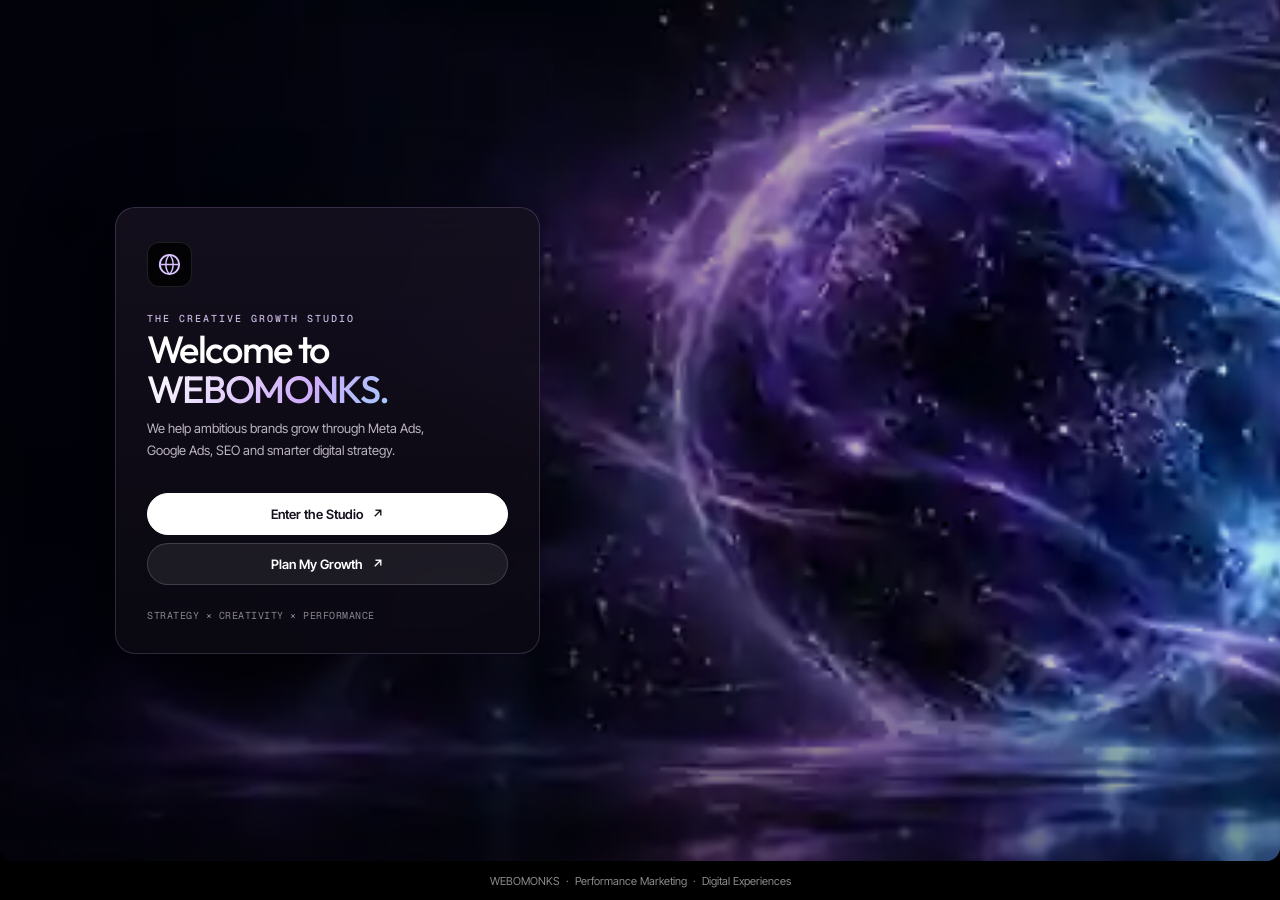
==== index.html @ a44f8dd9 "Display generated purple orb background throughout WEBOMONKS site" ====
<!doctype html>
<html lang="en">
<head>
<meta charset="utf-8"><meta name="viewport" content="width=device-width,initial-scale=1,viewport-fit=cover">
<meta name="theme-color" content="#050709"><meta name="description" content="WEBOMONKS is a creative digital growth studio for Meta Ads, Google Ads, SEO and performance marketing.">
<meta property="og:title" content="WEBOMONKS — Digital Growth Studio">
<meta property="og:description" content="Build what comes next. Meta Ads, Google Ads, SEO and digital strategy.">
<title>WEBOMONKS® — Digital Growth Studio</title>
<link rel="preconnect" href="https://fonts.googleapis.com"><link rel="preconnect" href="https://fonts.gstatic.com" crossorigin>
<link href="https://fonts.googleapis.com/css2?family=Geist+Mono:wght@400;500&family=Inter+Tight:wght@400;500;600;700&family=Outfit:wght@300;400;500&display=swap" rel="stylesheet">
<style>
:root{--sans:"Inter Tight",Arial,sans-serif;--mono:"Geist Mono",monospace;--ease:cubic-bezier(.22,1,.36,1);--purple:#ba91ff;--line:#ffffff24;--rainbow:conic-gradient(from 210deg,#ff2d9a,#8a3cff 18%,#2b6bff 38%,#19c2ff 50%,#c9d24a 62%,#f2c230 72%,#2b6bff 86%,#ff2d9a)}
*{box-sizing:border-box}html,body{margin:0;min-height:100%;background:#050508;color:white;font-family:var(--sans);-webkit-font-smoothing:antialiased}body{overflow:hidden}a{color:inherit;text-decoration:none}button,input,textarea{font:inherit;color:inherit}button{cursor:pointer}button:focus-visible,a:focus-visible,input:focus-visible,textarea:focus-visible{outline:2px solid #d4c0ff;outline-offset:3px}svg{display:block}.mono{font-family:var(--mono)}.hidden{display:none!important}.pill{display:inline-flex;align-items:center;justify-content:center;gap:9px;padding:13px 20px;border:1px solid #ffffff29;border-radius:99px;background:#ffffff12;color:#fff;transition:background .25s,transform .25s;font-size:13px;font-weight:600;white-space:nowrap}.pill:hover{background:#ffffff30;transform:translateY(-2px)}.pill.primary{background:#fff;border-color:#fff;color:#17111d}.pill.primary:hover{background:#ebe4ff}.eyebrow{font:500 10px var(--mono);letter-spacing:2px;text-transform:uppercase;color:#c7b6e0}.grad{background:linear-gradient(125deg,#fff,#ceacf9 65%,#a1c9ff);-webkit-background-clip:text;background-clip:text;color:transparent}
/* cinematic welcome */
.gate{position:fixed;inset:0;display:flex;flex-direction:column;background:#000;z-index:10;opacity:1;visibility:visible;transition:opacity .65s ease,visibility 0s .65s}.gate.leaving{opacity:0;visibility:hidden}.gate-stage{position:relative;flex:1;min-height:0;border-radius:0 0 14px 14px;display:grid;place-items:center;overflow:hidden;background:#637781 url('https://d8j0ntlcm91z4.cloudfront.net/user_38xzZboKViGWJOttwIXH07lWA1P/hf_20261008_132124_50d78eac-e46e-49d5-a59b-de71f535c38d.png') center/cover}.scene-video,.ascii{position:absolute;inset:0;width:100%;height:100%}.scene-video{object-fit:cover}.gate-stage .scene-video{filter:saturate(.77) contrast(.95) brightness(.85)}.ascii{pointer-events:none}.stage-shade{position:absolute;inset:0;background:linear-gradient(100deg,#06101755,#0105070b 50%,#0008);pointer-events:none}.welcome{position:relative;z-index:2;max-width:425px;width:calc(100% - 32px);padding:35px 32px 32px;border-radius:20px;text-align:center;background:linear-gradient(180deg,#1b1a1be6,#0c0b0df2);box-shadow:inset 0 0 0 1px #ffffff1c,0 35px 100px #000a;backdrop-filter:blur(23px) saturate(1.2);opacity:0;transform:translateY(15px) scale(.95);filter:blur(12px);transition:opacity .8s var(--ease),transform .9s var(--ease),filter .8s var(--ease)}.gate.ready .welcome{opacity:1;transform:none;filter:none}.mark{width:45px;height:45px;border-radius:12px;background:#030305;margin:0 auto 25px;display:grid;place-items:center;box-shadow:inset 0 0 0 1px #ffffff1c}.mark svg{width:27px;height:27px}.welcome h1{font:500 clamp(30px,5.5vw,38px)/1.05 "Outfit",var(--sans);letter-spacing:-1.7px;margin:5px 0 9px}.welcome p{font-size:13px;line-height:1.65;color:#bcb5c1;margin:0 auto 24px;max-width:300px}.welcome .pill{width:100%;height:42px;margin-top:8px}.welcome .pill.primary{background:#fff}.welcome .hint{font:400 10px var(--mono);letter-spacing:.5px;color:#88838e;margin-top:24px}.gate-foot{min-height:39px;display:flex;align-items:center;justify-content:center;text-align:center;padding:5px 12px;color:#ffffff8c;font-size:11px;background:#000;opacity:0;transition:opacity .7s ease .15s}.gate.ready .gate-foot{opacity:1}
/* interface shell */
.app{position:fixed;inset:0;display:flex;background:#000;opacity:0;visibility:hidden;transition:opacity .7s ease,visibility 0s .7s}.app.on{opacity:1;visibility:visible;transition:opacity .7s ease,visibility 0s}.side{position:relative;z-index:5;width:200px;flex:0 0 200px;display:flex;flex-direction:column;background:#030305;padding:14px 0 10px;transition:width .5s var(--ease),flex-basis .5s var(--ease);overflow:hidden}.brand{height:37px;display:flex;align-items:center;padding:0 12px;white-space:nowrap;gap:10px;margin-bottom:26px}.brand-name{font:300 24px "Outfit",sans-serif;letter-spacing:-1.4px;transition:opacity .2s}.brand-name b{font-weight:500;color:#d8c1ff}.collapse{margin-left:auto;display:grid;place-items:center;width:23px;height:25px;border:0;background:transparent;color:#a3a0ab}.collapse:hover{color:white}.mini-open{display:none;position:absolute;left:9px;top:18px;border:0;background:transparent;color:#d8c1ff}.nav-link{border:0;background:transparent;text-align:left;display:flex;align-items:center;width:200px;min-height:43px;padding:0 10px 0 15px;gap:17px;color:#c8c3ce;font-size:13px;white-space:nowrap;transition:background .2s,color .2s}.nav-link:hover,.nav-link.active{color:white;background:#ffffff0d}.nav-ico{width:16px;height:16px;flex:0 0 16px;display:grid;place-items:center;font-size:17px}.nav-text{transition:opacity .2s}.side-footer{margin-top:auto;padding-top:16px;border-top:1px solid #ffffff16}.side-footer .nav-link{font-size:12px}.app.mini .side{width:45px;flex-basis:45px}.app.mini .brand-name,.app.mini .collapse,.app.mini .nav-text{opacity:0;pointer-events:none}.app.mini .mini-open{display:block}.app.mini .nav-link{padding-left:14px;gap:17px}.panel{position:relative;flex:1;min-width:0;margin:3px 4px 4px 0;border-radius:18px;isolation:isolate;overflow:hidden;background:#8599a3 url('https://d8j0ntlcm91z4.cloudfront.net/user_38xzZboKViGWJOttwIXH07lWA1P/hf_20261008_132137_6359ecf6-579c-4ff9-9f28-b220076e9195.png') center/cover}.panel .scene-video{filter:saturate(.82) brightness(.67)}.panel::before{content:"";position:absolute;inset:0;z-index:1;background:linear-gradient(180deg,#10232978,#071115ad 60%,#080b0dda);pointer-events:none}.panel::after{content:"";position:absolute;inset:0;z-index:8;background:#000;pointer-events:none;opacity:1;transition:opacity 1.3s ease .2s}.app.on .panel::after{opacity:0}.panel>.ascii{z-index:1;opacity:.65}.search-btn{position:absolute;right:16px;top:12px;z-index:4;display:flex;align-items:center;gap:10px;border:1px solid #ffffff25;border-radius:99px;background:#18282c69;backdrop-filter:blur(10px);color:#e4e8e8;padding:8px 10px;font:400 11px var(--mono)}.search-btn:hover{background:#273c4299}.search-btn kbd{background:#13191a9e;border-radius:4px;padding:2px 5px}.scroll{position:absolute;inset:0;z-index:3;overflow-y:auto;scrollbar-width:none;scroll-behavior:smooth}.scroll::-webkit-scrollbar{display:none}.content{max-width:830px;margin:0 auto;padding:95px 22px 140px}.rise{opacity:0;filter:blur(7px);transform:translateY(14px);transition:opacity .9s var(--ease),filter .9s var(--ease),transform 1s var(--ease);transition-delay:calc(var(--i,0)*100ms + 250ms)}.app.on .rise{opacity:1;filter:none;transform:none}.hero{text-align:center;max-width:710px;margin:auto}.hero h2{font-size:clamp(33px,4.8vw,54px);line-height:1.08;letter-spacing:-.055em;font-weight:500;margin:18px auto 20px}.hero p{font-size:14px;line-height:1.65;color:#ffffffb5;max-width:560px;margin:auto}.hero-actions{display:flex;gap:10px;justify-content:center;flex-wrap:wrap;margin-top:24px}.orb-wrap{position:relative;height:250px;margin:16px auto -5px;max-width:420px;pointer-events:auto}.orb-wrap::before{content:"";position:absolute;inset:16% 15%;background:radial-gradient(ellipse,#ad58ff64,transparent 65%);filter:blur(35px)}#orb{position:relative;width:100%;height:100%;display:block;touch-action:pan-y}.orb-hint{position:absolute;bottom:5px;left:0;right:0;text-align:center;font:400 9px var(--mono);letter-spacing:1.5px;color:#cbb6edb2;pointer-events:none}.rainbow-frame{margin-top:36px;padding:1.5px;border-radius:19px;background:var(--rainbow);box-shadow:0 0 28px #a87cfb4a}.playbook{position:relative;overflow:hidden;border-radius:17px;background:#080909;padding:20px 23px;min-height:190px}.playbook-top{display:flex;justify-content:space-between;color:#ffffffa6;font-size:12px;position:relative;z-index:2}.playbook-top b{color:#fff;font-weight:500}.playbook-list{list-style:none;padding:0;margin:17px 0 0;display:grid;gap:12px;position:relative;z-index:2;font-size:13px}.playbook-list li{display:flex;align-items:center;gap:12px;color:#dfdce2}.check{width:23px;height:23px;border-radius:50%;background:#ffffff24;display:grid;place-items:center;font-size:12px}.check.on{background:#fff;color:#17111d}.burst{position:absolute;right:10%;top:47%;width:190px;height:190px;background:repeating-conic-gradient(from 5deg,#ffffff4d 0deg 1deg,transparent 1deg 13deg);mask-image:radial-gradient(circle,transparent 0 19px,#000 22px,transparent 92px);opacity:.6;animation:twirl 25s linear infinite}.burst:after{content:"";position:absolute;inset:70px;background:white}.section{margin-top:55px}.section-head{display:flex;justify-content:space-between;align-items:end;gap:20px;margin-bottom:16px}.section h3{font-size:25px;font-weight:500;letter-spacing:-.04em;margin:9px 0 0}.section-head p{max-width:270px;font-size:12px;color:#ffffffa8;line-height:1.6;margin:0}.services{display:grid;gap:14px}.service{border:1px solid #ffffff25;border-radius:17px;background:#34454bb3;backdrop-filter:blur(16px);overflow:hidden;transition:background .25s,border .25s}.service:hover,.service.open{background:#334047e8;border-color:#ffffff59}.service-header{border:0;width:100%;padding:21px 20px;background:transparent;color:white;text-align:left;display:grid;grid-template-columns:48px 1fr 42px;align-items:start;gap:10px}.service-icon{width:34px;height:34px;border-radius:10px;background:#080a0e;display:grid;place-items:center;font:500 22px var(--sans);color:#ded3ff}.service h4{font-size:18px;font-weight:500;letter-spacing:-.025em;margin:0 0 6px}.service-desc{font-size:13px;line-height:1.55;color:#ffffffce;margin:0}.tags{display:flex;gap:8px;flex-wrap:wrap;margin-top:12px}.tags span{font:400 10px var(--mono);color:#ffffffbf;border:1px solid #ffffff22;padding:5px 7px;border-radius:99px}.chev{width:30px;height:30px;border-radius:99px;background:#ffffff16;display:grid;place-items:center;margin-left:auto;transition:transform .4s var(--ease);font-size:16px}.service.open .chev{transform:rotate(180deg)}.service-body{display:grid;grid-template-rows:0fr;transition:grid-template-rows .55s var(--ease)}.service.open .service-body{grid-template-rows:1fr}.service-inner{min-height:0;overflow:hidden}.service-info{margin:0 5px 5px;padding:17px 20px 19px;border-radius:13px;background:#101519db;color:#d7dfe1;font-size:13px;line-height:1.7}.service-info ul{padding-left:20px;margin:10px 0 14px}.service-info a{font-weight:600;color:#e1cafa}.method{display:grid;grid-template-columns:repeat(3,1fr);gap:12px}.method>div{background:#111c21bf;border:1px solid #ffffff27;border-radius:16px;padding:18px}.method .num{font:400 12px var(--mono);color:#ceaeff}.method h4{font-size:17px;font-weight:500;margin:14px 0 7px}.method p{font-size:12px;line-height:1.7;color:#cbd4d8;margin:0}.contact{border-radius:19px;margin-top:22px;padding:23px;background:#101315d9;border:1px solid #ffffff3b;backdrop-filter:blur(15px)}.contact h4{font-size:22px;font-weight:500;letter-spacing:-.03em;margin:8px 0 17px}.contact form{display:grid;grid-template-columns:1fr 1fr;gap:12px}.field{display:flex;flex-direction:column;gap:7px;font-size:11px;color:#ced4d8}.field.full{grid-column:1/-1}.field input,.field textarea{resize:vertical;min-width:0;width:100%;padding:13px;border:1px solid #ffffff2c;border-radius:10px;background:#ffffff0c;outline:0;color:#fff;font-size:13px}.field input:focus,.field textarea:focus{border-color:#b78cff;box-shadow:0 0 0 2px #b78cff30}.contact button{justify-self:start}.contact-note{font-size:11px;line-height:1.6;color:#bdc6ca;margin:0;align-self:center}.form-status{color:#ded1f5;font-size:12px;grid-column:1/-1;min-height:1em}.bottom{display:flex;justify-content:space-between;gap:15px;margin-top:40px;font:400 11px var(--mono);color:#ffffffa0}.search-pop{position:absolute;right:14px;top:52px;width:min(330px,calc(100% - 28px));z-index:6;border:1px solid #ffffff55;background:#111a1df5;border-radius:13px;padding:12px;box-shadow:0 12px 50px #0008}.search-pop label{font-size:11px}.search-pop input{width:100%;border:1px solid #ffffff48;border-radius:9px;padding:10px;margin:8px 0;background:#0007}.search-pop p{font-size:11px;color:#fff9;margin:0}
@keyframes twirl{to{transform:rotate(360deg)}}@media(max-width:760px){.side{position:absolute;top:0;bottom:0;left:0;box-shadow:30px 0 60px #0009}.app.mini .side{box-shadow:none}.app{padding-left:45px}.panel{margin-right:3px;border-radius:15px}.content{padding:77px 12px 100px}.hero h2{font-size:32px}.section{margin-top:38px}.section-head{display:block}.section-head p{margin-top:10px}.method{grid-template-columns:1fr}.playbook{padding:18px 14px}.burst{right:-48px;opacity:.27}.orb-wrap{height:210px}.service-header{padding:17px 14px;grid-template-columns:37px 1fr 28px}.service-desc{font-size:12px}.contact form{grid-template-columns:1fr}.field.full{grid-column:auto}.bottom{flex-direction:column}.search-btn{top:9px;right:9px}}@media(max-width:450px){.welcome{padding:27px 21px}.welcome h1{font-size:31px}.hero h2{font-size:28px}.hero p{font-size:13px}.orb-wrap{height:180px}.playbook-list{font-size:11px;gap:10px}.playbook{min-height:170px}.section h3{font-size:23px}.tags{gap:5px}.tags span{font-size:9px}.service h4{font-size:16px}}@media(prefers-reduced-motion:reduce){*,*:before,*:after{animation:none!important;transition-duration:.01ms!important;scroll-behavior:auto!important}.gate .welcome,.gate .gate-foot,.app .rise{opacity:1;filter:none;transform:none}}

/* WEBOMONKS custom generated cosmic orb background — optimized local asset */
.gate-stage{background-color:#050511;display:flex;align-items:center;justify-content:flex-start;padding:clamp(20px,5vw,90px)}
.gate-stage::before{content:"";position:absolute;inset:-4%;pointer-events:none;background-image:url("assets/webomonks-orb.webp");background-size:cover;background-position:center center;animation:wmOrbDrift 26s ease-in-out infinite alternate;will-change:transform}
.gate-stage::after{content:"";position:absolute;inset:0;pointer-events:none;background:linear-gradient(90deg,rgba(2,3,11,.77),rgba(2,3,11,.37) 55%,rgba(2,3,11,.07));z-index:1}
.gate-stage .scene-video,.gate-stage .ascii,.panel>.scene-video,.panel>.ascii{display:none}
.gate-stage .stage-shade{z-index:2;background:linear-gradient(0deg,#04030966,transparent 30%)}
.gate-stage .welcome{z-index:3;text-align:left;margin-left:clamp(0px,4vw,80px);background:linear-gradient(180deg,rgba(22,17,31,.84),rgba(10,8,17,.94));box-shadow:inset 0 0 0 1px #d8b7ff2e,0 30px 90px #0009}
.welcome .mark{margin:0 0 25px}.welcome p{margin-left:0}
.panel{background:#05070e}
.panel::before{inset:-3%;background-image:linear-gradient(90deg,rgba(2,5,13,.82) 0%,rgba(3,6,15,.45) 62%,rgba(3,6,13,.28)),linear-gradient(180deg,transparent 0%,rgba(3,7,14,.42) 57%,rgba(3,6,12,.9) 100%),url("assets/webomonks-orb.webp");background-size:cover;background-position:center;animation:wmOrbDrift 30s ease-in-out infinite alternate;will-change:transform}
.hero{max-width:none;margin:0;min-height:440px;text-align:left;display:flex;flex-direction:column;align-items:flex-start;justify-content:center;padding:40px min(39%,345px) 40px 8px;position:relative}
.hero h2,.hero p{margin-left:0;margin-right:0}
.hero-actions{justify-content:flex-start}
.hero .orb-wrap{position:absolute;right:3%;top:50%;transform:translateY(-50%);height:280px;width:40%;max-width:320px;margin:0;opacity:.7;mix-blend-mode:screen}
.hero .orb-hint{color:#ded0f3bf}
@keyframes wmOrbDrift{from{transform:translate3d(-1%,0,0) scale(1.025)}to{transform:translate3d(1.4%,-1%,0) scale(1.09)}}
@media(max-width:760px){.gate-stage{justify-content:center;padding:14px}.gate-stage::before{background-position:60% center}.gate-stage::after{background:linear-gradient(90deg,#0304107a,#03041032),linear-gradient(0deg,#0304105c,transparent)}.gate-stage .welcome{margin:0 auto;text-align:center}.welcome .mark{margin:0 auto 25px}.welcome p{margin-left:auto;margin-right:auto}.panel::before{background-position:65% center;background-image:linear-gradient(180deg,#02040bbc,#03061173 45%,#030610eb 100%),url("assets/webomonks-orb.webp")}.hero{min-height:400px;text-align:center;align-items:center;padding:30px 10px;}.hero h2,.hero p{margin-left:auto;margin-right:auto}.hero-actions{justify-content:center}.hero .orb-wrap{position:relative;right:auto;top:auto;transform:none;max-width:320px;width:100%;height:145px;opacity:.68;margin:18px auto 0}}
@media(max-width:420px){.hero{min-height:390px}.hero .orb-wrap{height:130px}.gate-stage .welcome{width:100%}}
@media(prefers-reduced-motion:reduce){.gate-stage::before,.panel::before{animation:none!important}}

</style>
<link rel="preload" as="image" href="assets/webomonks-orb.webp" type="image/webp">
</head>
<body>
<main class="gate" id="gate">
<div class="gate-stage">
<video class="scene-video" id="castleVideo" crossorigin="anonymous" muted loop playsinline autoplay preload="auto" poster="https://d8j0ntlcm91z4.cloudfront.net/user_38xzZboKViGWJOttwIXH07lWA1P/hf_20261008_132124_50d78eac-e46e-49d5-a59b-de71f535c38d.png"></video>
<canvas class="ascii" id="castleAscii" aria-hidden="true"></canvas><div class="stage-shade"></div>
<div class="welcome"><div class="mark" aria-hidden="true"><svg viewBox="0 0 28 28" fill="none"><circle cx="14" cy="14" r="10" stroke="#d9c4ff" stroke-width="2"/><path d="M5 14h18M14 4c5 5 5 15 0 20M14 4c-5 5-5 15 0 20" stroke="#d9c4ff" stroke-width="1.5"/></svg></div><div class="eyebrow">The creative growth studio</div><h1>Welcome to <span class="grad">WEBOMONKS.</span></h1><p>We help ambitious brands grow through Meta Ads, Google Ads, SEO and smarter digital strategy.</p><button class="pill primary" id="enterBtn">Enter the Studio <span>↗</span></button><button class="pill" id="startBtn">Plan My Growth <span>↗</span></button><div class="hint">STRATEGY × CREATIVITY × PERFORMANCE</div></div>
</div>
<div class="gate-foot">WEBOMONKS &nbsp;·&nbsp; Performance Marketing &nbsp;·&nbsp; Digital Experiences</div></main>
<div class="app" id="app">
<aside class="side" id="sidebar">
<div class="brand"><span class="brand-name">webo<b>monks.</b></span><button class="collapse" id="collapse" title="Collapse sidebar" aria-label="Collapse sidebar">◧</button></div><button class="mini-open" id="expand" aria-label="Expand sidebar">✦</button>
<button class="nav-link active" data-target="home"><span class="nav-ico">⌂</span><span class="nav-text">Overview</span></button>
<button class="nav-link" data-target="services"><span class="nav-ico">◇</span><span class="nav-text">Our Services</span></button>
<button class="nav-link" data-target="approach"><span class="nav-ico">✳</span><span class="nav-text">Our Approach</span></button>
<button class="nav-link" data-target="contact"><span class="nav-ico">✉</span><span class="nav-text">Get in Touch</span></button>
<div class="side-footer"><button class="nav-link" data-target="contact"><span class="nav-ico">↗</span><span class="nav-text">Book a Consultation</span></button><button class="nav-link" id="backIntro"><span class="nav-ico">◌</span><span class="nav-text">Back to Intro</span></button></div>
</aside>
<section class="panel" id="panel">
<video class="scene-video" id="skyVideo" crossorigin="anonymous" muted loop playsinline preload="auto" poster="https://d8j0ntlcm91z4.cloudfront.net/user_38xzZboKViGWJOttwIXH07lWA1P/hf_20261008_132137_6359ecf6-579c-4ff9-9f28-b220076e9195.png"></video>
<canvas class="ascii" id="skyAscii" aria-hidden="true"></canvas>
<button class="search-btn" id="searchBtn" title="Find a service">⌕ &nbsp;Find service <kbd>/</kbd></button>
<div class="search-pop hidden" id="searchPop"><label for="serviceSearch">Search services</label><input id="serviceSearch" placeholder="Try SEO, Meta Ads, Google Ads…" autocomplete="off"><p id="searchHint">Choose a service to view its details.</p></div>
<div class="scroll" id="scroll">
<div class="content">
<section id="home" class="hero rise" style="--i:0"><div class="eyebrow">✦ Welcome to Webomonks</div><h2>Your next stage of <span class="grad">growth</span><br> starts here.</h2><p>Creative ideas, data-backed decisions and marketing that means business. Let's build an online presence people actually remember.</p><div class="hero-actions"><button class="pill primary jump" data-target="services">Explore Our Services ↗</button><button class="pill jump" data-target="contact">Let's Work Together ↗</button></div><div class="orb-wrap"><canvas id="orb" aria-label="Interactive rotating 3D particle globe"></canvas><span class="orb-hint">MOVE YOUR MOUSE TO EXPLORE</span></div></section>
<div class="rainbow-frame rise" style="--i:2"><div class="playbook"><div class="playbook-top"><span>YOUR GROWTH PLAYBOOK</span><b>3 essential moves ✦</b></div><ul class="playbook-list"><li><span class="check on">✓</span> Find your audience and clarify your goals</li><li><span class="check on">✓</span> Launch smarter campaigns across key channels</li><li><span class="check">↗</span> Test, optimize and scale what works</li></ul><div class="burst" aria-hidden="true"></div></div></div>
<section class="section rise" id="services" style="--i:4"><div class="section-head"><div><div class="eyebrow">What we do</div><h3>Solutions built for <span class="grad">momentum.</span></h3></div><p>Tap a service to discover what we can help you achieve.</p></div>
<div class="services">
<article class="service" data-service="meta ads facebook instagram leads"><button class="service-header" aria-expanded="false"><span class="service-icon">◎</span><span><h4>Meta Ads</h4><p class="service-desc">Creative, targeted campaigns for Facebook and Instagram.</p><span class="tags"><span>Paid social</span><span>Lead generation</span><span>Retargeting</span></span></span><span class="chev">⌄</span></button><div class="service-body"><div class="service-inner"><div class="service-info">Connect with the audiences most likely to care about your business.<ul><li>Campaign planning, launch and ongoing optimization</li><li>Audience research, creative testing and remarketing</li><li>Conversion tracking and meaningful performance reports</li></ul><a href="#contact" class="jump" data-target="contact">Discuss Meta Ads ↗</a></div></div></div></article>
<article class="service" data-service="google ads search ppc leads"><button class="service-header" aria-expanded="false"><span class="service-icon">G</span><span><h4>Google Ads</h4><p class="service-desc">Show up when your future customers are actively searching.</p><span class="tags"><span>Search ads</span><span>PPC</span><span>Conversion tracking</span></span></span><span class="chev">⌄</span></button><div class="service-body"><div class="service-inner"><div class="service-info">Turn search intent into a clear acquisition strategy.<ul><li>Keyword research and campaign architecture</li><li>Search ad creation and landing page guidance</li><li>Budget planning, bidding improvements and reporting</li></ul><a href="#contact" class="jump" data-target="contact">Discuss Google Ads ↗</a></div></div></div></article>
<article class="service" data-service="seo organic search ranking technical content"><button class="service-header" aria-expanded="false"><span class="service-icon">✳</span><span><h4>Search Engine Optimization</h4><p class="service-desc">Grow discoverability, visibility and sustainable traffic.</p><span class="tags"><span>Technical SEO</span><span>Content</span><span>Organic growth</span></span></span><span class="chev">⌄</span></button><div class="service-body"><div class="service-inner"><div class="service-info">Build search visibility that supports your long-term business goals.<ul><li>Technical and on-page SEO audits</li><li>Search intent mapping and content recommendations</li><li>Performance monitoring and continuous improvements</li></ul><a href="#contact" class="jump" data-target="contact">Discuss SEO ↗</a></div></div></div></article>
<article class="service" data-service="digital marketing brand growth strategy content"><button class="service-header" aria-expanded="false"><span class="service-icon">✦</span><span><h4>Digital Marketing</h4><p class="service-desc">One connected plan for your brand's digital growth.</p><span class="tags"><span>Strategy</span><span>Content</span><span>Analytics</span></span></span><span class="chev">⌄</span></button><div class="service-body"><div class="service-inner"><div class="service-info">Make every channel and customer touchpoint work together.<ul><li>Brand positioning and digital strategy</li><li>Marketing funnel and customer journey planning</li><li>Content ideas, campaigns and measurement</li></ul><a href="#contact" class="jump" data-target="contact">Discuss Digital Marketing ↗</a></div></div></div></article>
</div></section>
<section class="section rise" id="approach" style="--i:5"><div class="eyebrow">The process</div><h3>Simple steps. <span class="grad">Better decisions.</span></h3><div class="method"><div><span class="num">01 / DISCOVER</span><h4>Understand</h4><p>We learn about your business, customers, competitors and growth goals.</p></div><div><span class="num">02 / ACTIVATE</span><h4>Launch</h4><p>We build a thoughtful strategy and activate the right marketing channels.</p></div><div><span class="num">03 / IMPROVE</span><h4>Optimize</h4><p>We measure results, discover what works and keep refining the approach.</p></div></div></section>
<section class="section rise" id="contact" style="--i:6"><div class="eyebrow">Start a conversation</div><h3>Let's make your <span class="grad">next move.</span></h3><div class="contact"><div class="eyebrow">Tell us about your project</div><h4>We'd love to hear what you're building.</h4><form id="contactForm"><label class="field">Your name<input name="name" placeholder="Your name" required></label><label class="field">Email address<input name="email" type="email" placeholder="you@company.com" required></label><label class="field full">What do you need?<textarea name="message" rows="4" placeholder="Tell us about your goals…" required></textarea></label><button type="submit" class="pill primary">Prepare My Enquiry ↗</button><p class="contact-note">Opens a ready-to-send email draft. Direct website submissions require a connected business inbox or form service.</p><p class="form-status" id="formStatus" role="status" aria-live="polite"></p></form></div></section>
<div class="bottom"><span>© <span id="year"></span> WEBOMONKS® · Digital Growth Studio</span><span>Built to stand out. Built to grow.</span></div>
</div></div>
</section></div>
<script>
(()=>{
'use strict';
const $=id=>document.getElementById(id),gate=$('gate'),app=$('app'),castle=$('castleVideo'),sky=$('skyVideo'),scroller=$('scroll'),mobile=matchMedia('(max-width:760px)'),reduced=matchMedia('(prefers-reduced-motion:reduce)');
$('year').textContent=new Date().getFullYear();if(mobile.matches)app.classList.add('mini');
let scene='castle';let stopAscii=()=>{};
function ascii(canvas,video,mode){
let raf=0,last=0,cols=0,rows=0,w=0,h=0,cw=8,ch=11,buffer=document.createElement('canvas');const bctx=buffer.getContext('2d',{willReadFrequently:true}),ctx=canvas.getContext('2d');if(!ctx||!bctx)return()=>{};
const res=()=>{let r=canvas.getBoundingClientRect();w=r.width;h=r.height;cw=w<640?7:8;ch=w<640?10:11;cols=Math.ceil(w/cw);rows=Math.ceil(h/ch);const d=Math.min(devicePixelRatio||1,1.5);canvas.width=Math.max(1,Math.ceil(w*d));canvas.height=Math.max(1,Math.ceil(h*d));ctx.setTransform(d,0,0,d,0,0);buffer.width=cols;buffer.height=rows;};res();const ro=new ResizeObserver(res);ro.observe(canvas);
const run=t=>{raf=requestAnimationFrame(run);if(t-last<110||!video.videoWidth||!w||scene!==mode)return;last=t;const vw=video.videoWidth,vh=video.videoHeight,vr=vw/vh,tr=w/h;let sx=0,sy=0,sw=vw,sh=vh;if(vr>tr){sw=vh*tr;sx=(vw-sw)/2}else{sh=vw/tr;sy=(vh-sh)/2}try{bctx.drawImage(video,sx,sy,sw,sh,0,0,cols,rows);const pix=bctx.getImageData(0,0,cols,rows).data;ctx.clearRect(0,0,w,h);ctx.font='500 '+(ch-1)+'px "Geist Mono",monospace';ctx.textAlign='center';ctx.textBaseline='top';for(let y=0;y<rows;y++)for(let x=0;x<cols;x++){const i=(y*cols+x)*4,r=pix[i],g=pix[i+1],b=pix[i+2],L=(.299*r+.587*g+.114*b)/255,warm=r-b,k=((Math.sin(x*127.1+y*311.7)*43758.545)%1+1)%1;let letter='',color='',dy=0;if(mode==='castle'){if(L<.27){ctx.fillStyle='rgba(8,16,30,.32)';ctx.fillRect(x*cw,y*ch,cw,ch);letter=':;1s5$:.'.charAt((Math.floor(k*8+L*20))&7);color='rgba(205,224,236,.4)'}else if(warm>20&&L<.7){letter='@0G8@6C0'.charAt((Math.floor(k*3+L*14))&7);color='rgba(255,255,255,'+(.24+(.7-L)*.55)+')'}else if(L>.6){if(k<.18)continue;letter='.';color='rgba(255,255,255,.36)';dy=-2}else if(k>.45){letter=L<.4?':':'.';color='rgba(255,255,255,.24)';dy=-1}}else{if(warm<14||L<.56)continue;letter=k>.7?'+':k>.35?':':'.';color=L>.8?'rgba(255,255,255,.34)':'rgba(92,112,104,.3)'}if(letter){ctx.fillStyle=color;ctx.fillText(letter,x*cw+cw/2,y*ch+dy)}}}catch(e){canvas.style.display='none';cancelAnimationFrame(raf);ro.disconnect()}};raf=requestAnimationFrame(run);return()=>{cancelAnimationFrame(raf);ro.disconnect()}};
if(false && !reduced.matches)stopAscii=ascii($('castleAscii'),castle,'castle');
const ready=()=>gate.classList.add('ready');if(document.fonts&&document.fonts.ready){Promise.race([document.fonts.ready,new Promise(r=>setTimeout(r,2600))]).then(()=>setTimeout(ready,650))}else setTimeout(ready,950);
let entering=false;function enter(target){if(entering)return;entering=true;sky.play().catch(()=>{});gate.classList.add('leaving');setTimeout(()=>{scene='sky';stopAscii();castle.pause();app.classList.add('on');if(false && !reduced.matches)stopAscii=ascii($('skyAscii'),sky,'sky');if(target)navigate(target);},520)}
$('enterBtn').onclick=()=>enter();$('startBtn').onclick=()=>enter('contact');
$('backIntro').onclick=()=>{app.classList.remove('on');gate.classList.remove('leaving');scene='castle';stopAscii();sky.pause();castle.play().catch(()=>{});if(false && !reduced.matches)stopAscii=ascii($('castleAscii'),castle,'castle');entering=false};
function navigate(id){const el=$(id);if(!el)return;scroller.scrollTo({top:el.offsetTop-65,behavior:reduced.matches?'instant':'smooth'});document.querySelectorAll('.nav-link[data-target]').forEach(n=>n.classList.toggle('active',n.dataset.target===id));if(mobile.matches)app.classList.add('mini')}
document.querySelectorAll('[data-target]').forEach(b=>{if(!b.classList.contains('nav-link')&&!b.classList.contains('jump'))return;b.addEventListener('click',e=>{e.preventDefault();navigate(b.dataset.target)})});
$('collapse').onclick=()=>app.classList.add('mini');$('expand').onclick=()=>app.classList.remove('mini');$('panel').addEventListener('click',e=>{if(mobile.matches&&!app.classList.contains('mini')&&!e.target.closest('.search-btn'))app.classList.add('mini')});
document.querySelectorAll('.service').forEach(card=>{const b=card.querySelector('.service-header');b.addEventListener('click',()=>{const open=card.classList.toggle('open');b.setAttribute('aria-expanded',String(open))})});
$('searchBtn').onclick=()=>{$('searchPop').classList.toggle('hidden');if(!$('searchPop').classList.contains('hidden'))$('serviceSearch').focus()};$('serviceSearch').oninput=e=>{const q=e.target.value.trim().toLowerCase();let count=0;document.querySelectorAll('.service').forEach(card=>{let matched=!q||card.dataset.service.includes(q)||card.textContent.toLowerCase().includes(q);card.classList.toggle('hidden',!matched);if(matched)count++});$('searchHint').textContent=count+' service'+(count===1?'':'s')+' found. Tap a card to explore.';if(q)navigate('services')};document.addEventListener('keydown',e=>{if(e.key==='/'&&!/input|textarea/i.test(document.activeElement.tagName)&&app.classList.contains('on')){e.preventDefault();$('searchPop').classList.remove('hidden');$('serviceSearch').focus()}if(e.key==='Escape')$('searchPop').classList.add('hidden')});
document.addEventListener('visibilitychange',()=>{if(!document.hidden)(scene==='castle'?castle:sky).play().catch(()=>{})});
$('contactForm').addEventListener('submit',e=>{e.preventDefault();const d=new FormData(e.currentTarget);const name=d.get('name'),email=d.get('email'),message=d.get('message');const sub='WEBOMONKS enquiry from '+name,body='Name: '+name+'\nEmail: '+email+'\n\nProject details:\n'+message;const configuredEmail='';const uri='mailto:'+configuredEmail+'?subject='+encodeURIComponent(sub)+'&body='+encodeURIComponent(body);$('formStatus').textContent='Opening your email application. Please add the WEBOMONKS business email as the recipient and press Send.';window.location.href=uri});
const orb=$('orb'),ctx=orb.getContext('2d');if(ctx){let W=0,H=0,px=0,py=0,spin=0,drag=false,priorX=0;const dots=[];const N=1000;for(let i=0;i<N;i++){const y=1-2*(i+.5)/N,r=Math.sqrt(1-y*y),a=i*Math.PI*(3-Math.sqrt(5));dots.push([Math.cos(a)*r,y,Math.sin(a)*r])}function size(){const r=orb.getBoundingClientRect();W=r.width;H=r.height;const d=Math.min(devicePixelRatio||1,2);orb.width=W*d;orb.height=H*d;ctx.setTransform(d,0,0,d,0,0)}window.addEventListener('resize',size);size();orb.addEventListener('pointermove',e=>{const r=orb.getBoundingClientRect();px=((e.clientX-r.left)/r.width-.5);py=((e.clientY-r.top)/r.height-.5);if(drag){spin+=(e.clientX-priorX)*.006;priorX=e.clientX}});orb.addEventListener('pointerdown',e=>{drag=true;priorX=e.clientX;orb.setPointerCapture(e.pointerId)});orb.addEventListener('pointerup',()=>drag=false);orb.addEventListener('pointercancel',()=>drag=false);orb.addEventListener('pointerleave',()=>{if(!drag){px=0;py=0}});function draw(){if(!W||!H)return;ctx.clearRect(0,0,W,H);const rad=Math.min(W,H)*.41,ay=.3+py*.9,ax=spin+px*.75,cy=Math.cos(ay),sy=Math.sin(ay),ca=Math.cos(ax),sa=Math.sin(ax);let pts=[];for(const [x,y,z] of dots){const xx=x*ca-z*sa,zz=x*sa+z*ca,yy=y*cy-zz*sy,z2=y*sy+zz*cy,s=2.8/(3-z2);pts.push([W/2+xx*rad*s,H/2+yy*rad*s,z2,s])}pts.sort((a,b)=>a[2]-b[2]);for(const [x,y,z,s] of pts){ctx.fillStyle='rgba(210,167,255,'+Math.min(.99,Math.max(.2,(z+1.25)/2.3))+')';ctx.beginPath();ctx.arc(x,y,Math.max(.55,1.35*s),0,Math.PI*2);ctx.fill()}}function animate(){if(!reduced.matches)spin+=.003;draw();if(!reduced.matches)requestAnimationFrame(animate)}animate()}
})();
</script></body></html>
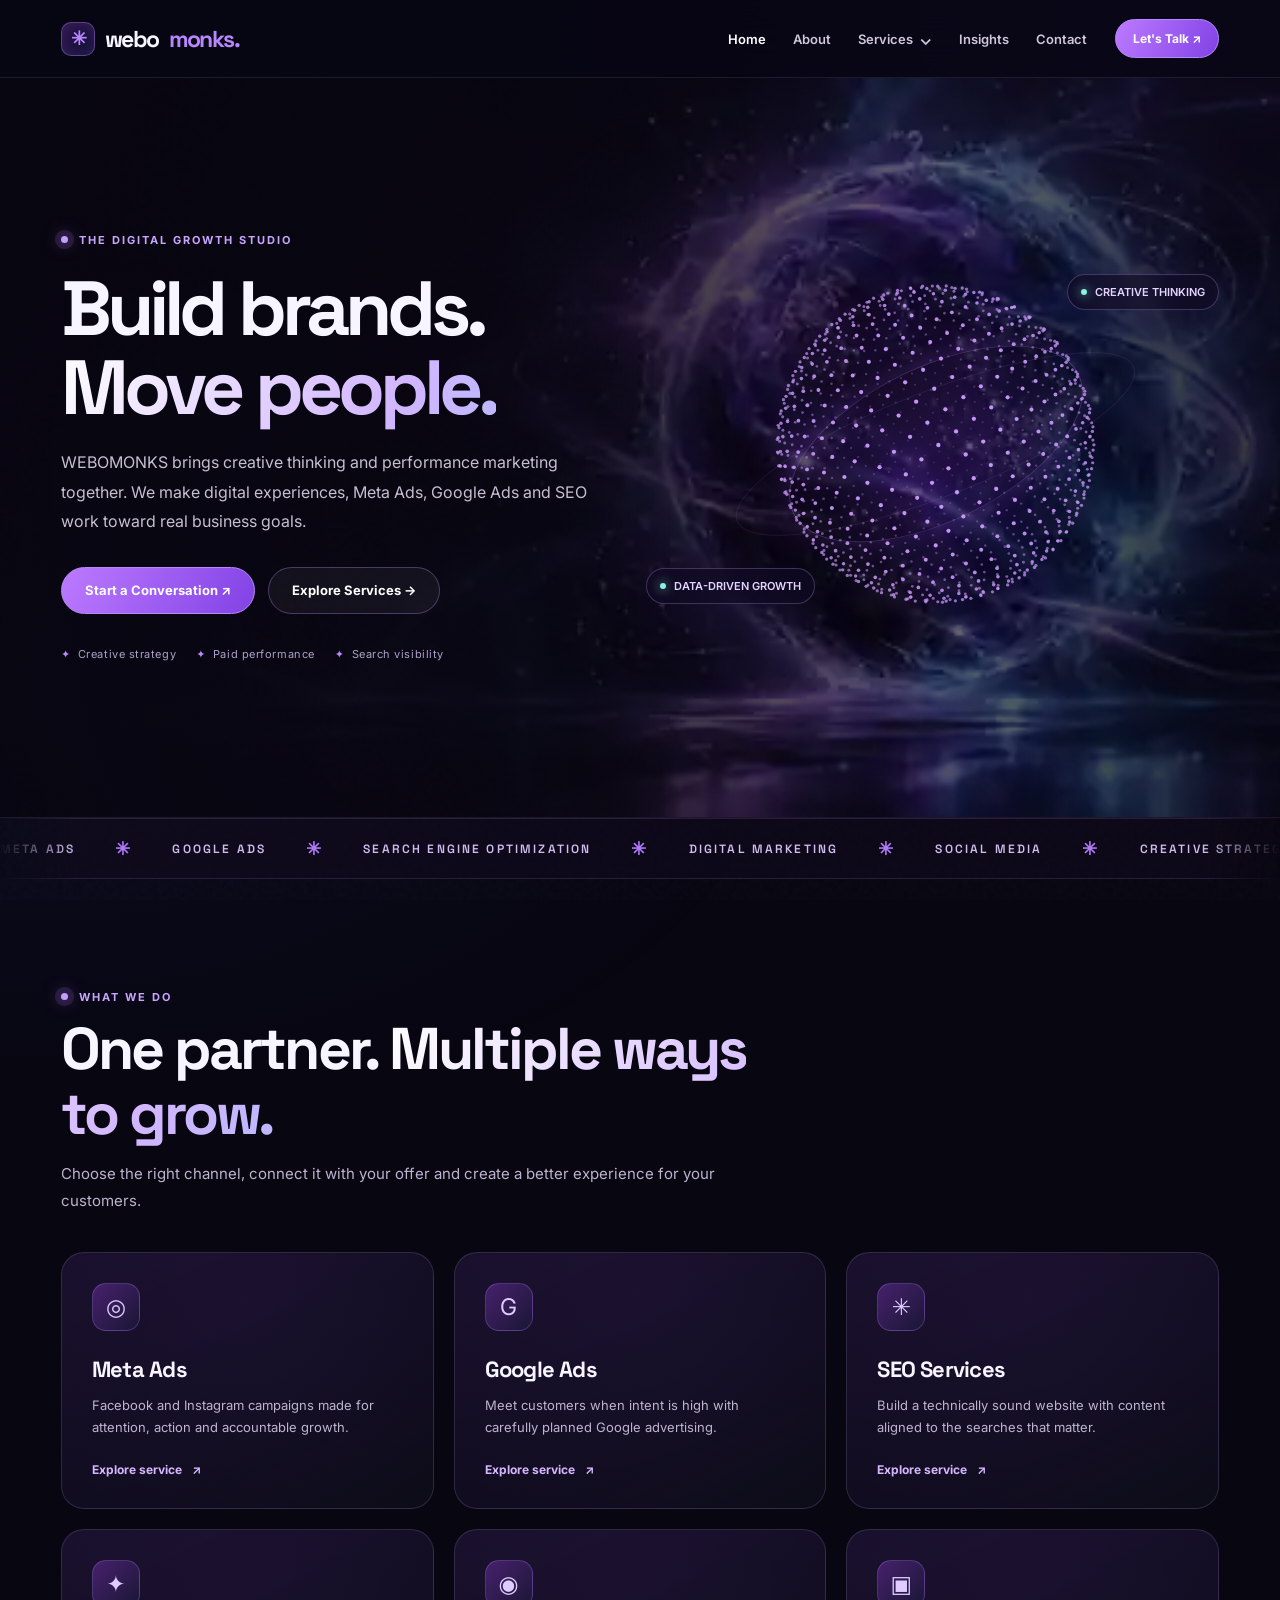
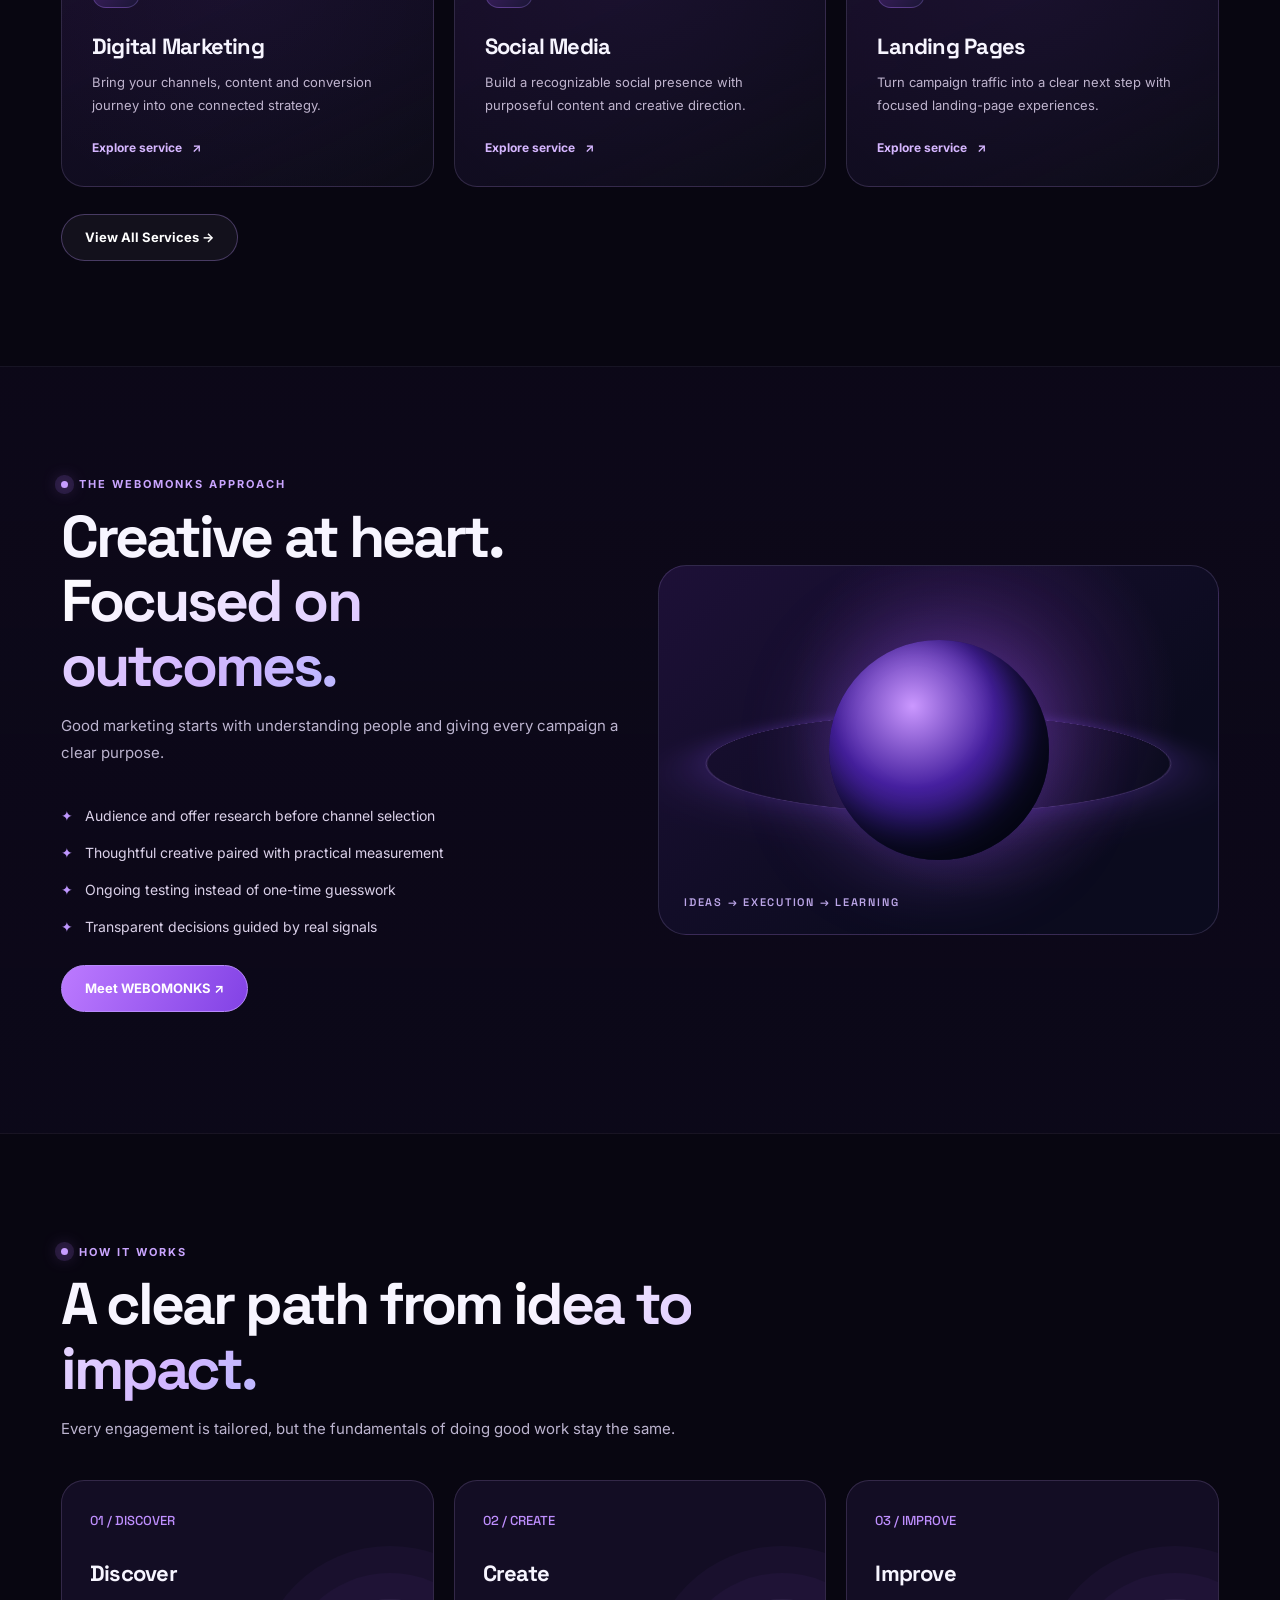
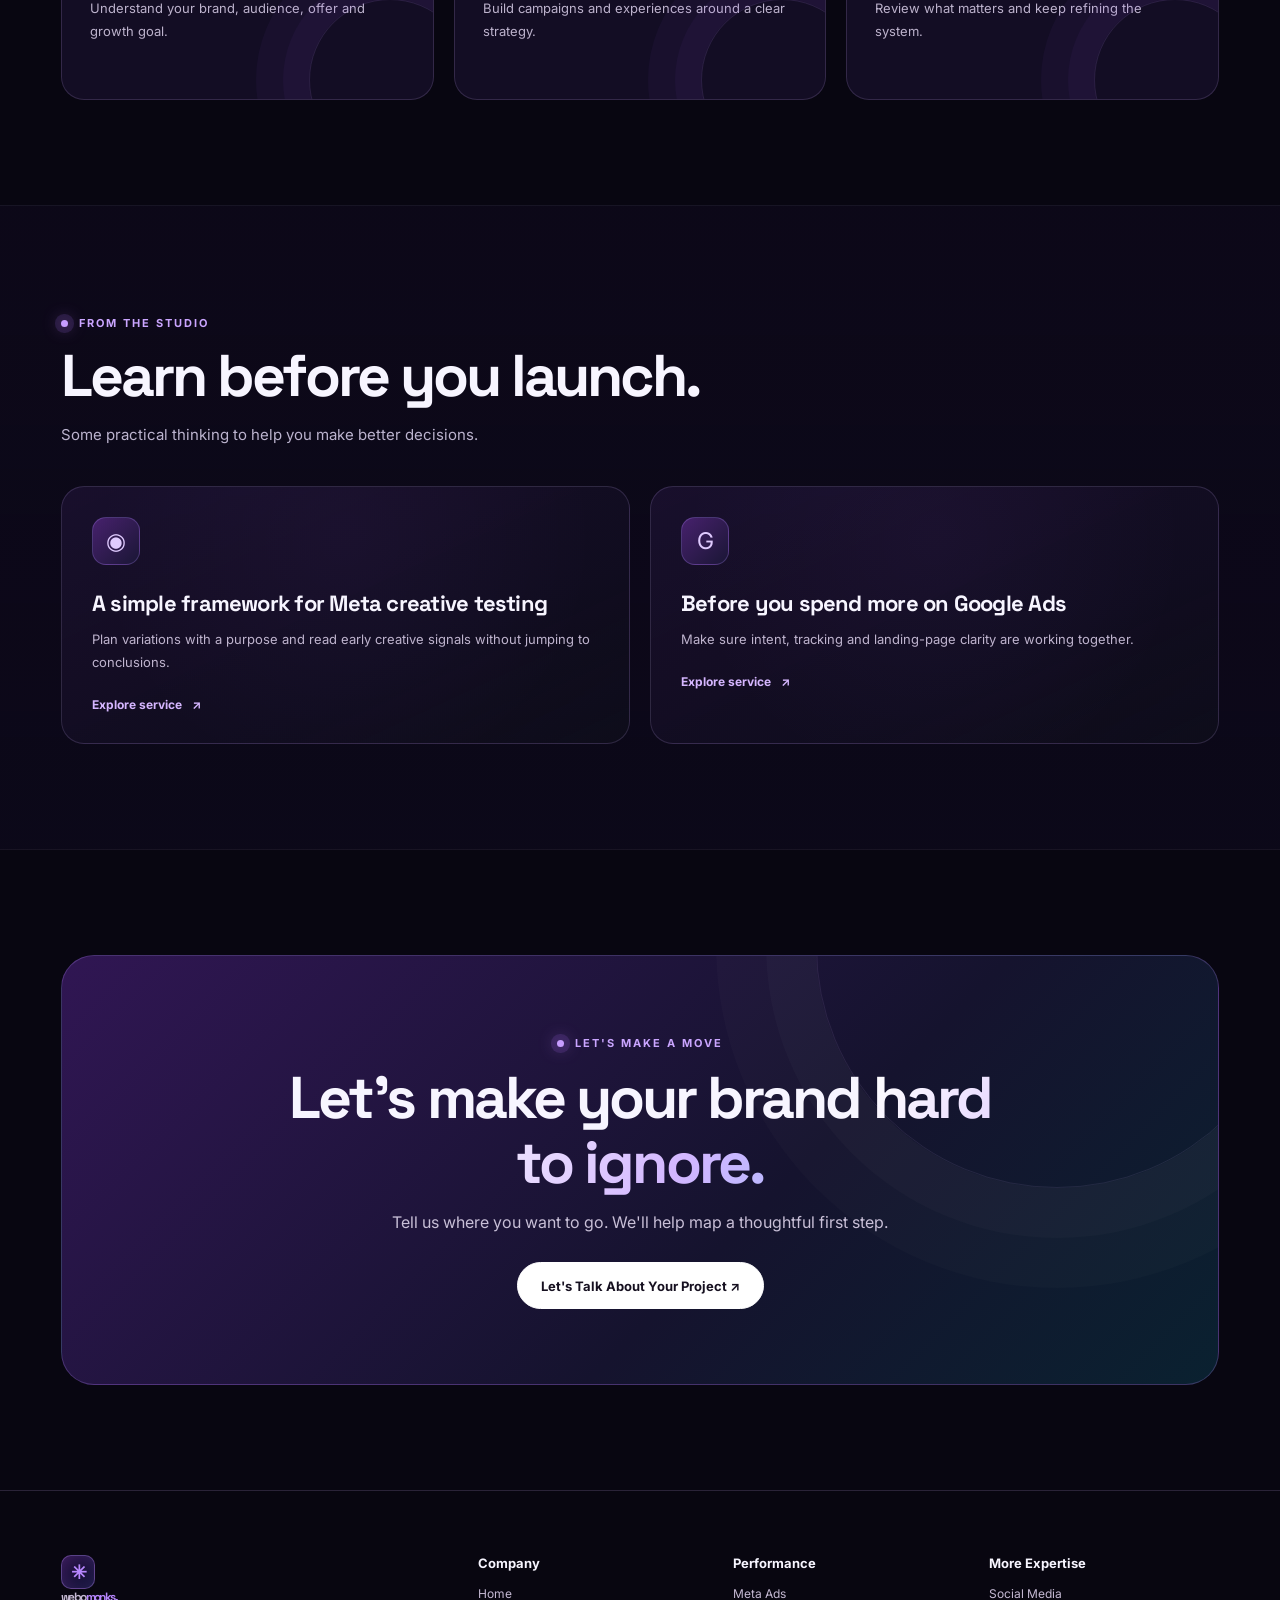
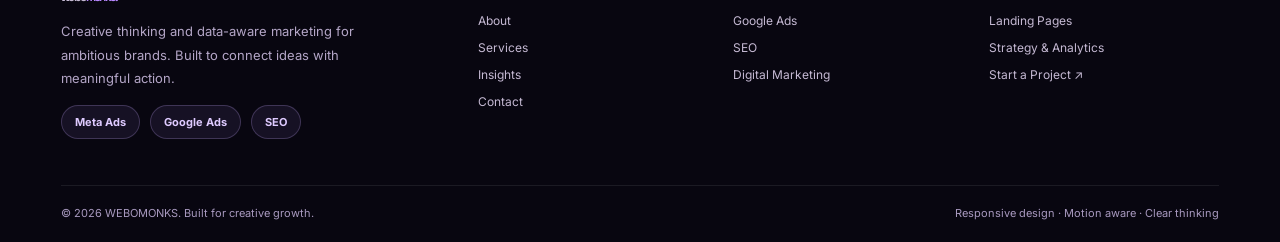
==== commit cb79be46: "Build 12-page interactive WEBOMONKS agency website with service detail pages, FAQs and insights" ====
--- a/index.html
+++ b/index.html
@@ -1,105 +1,10 @@
 <!doctype html>
-<html lang="en">
-<head>
-<meta charset="utf-8"><meta name="viewport" content="width=device-width,initial-scale=1,viewport-fit=cover">
-<meta name="theme-color" content="#050709"><meta name="description" content="WEBOMONKS is a creative digital growth studio for Meta Ads, Google Ads, SEO and performance marketing.">
-<meta property="og:title" content="WEBOMONKS — Digital Growth Studio">
-<meta property="og:description" content="Build what comes next. Meta Ads, Google Ads, SEO and digital strategy.">
-<title>WEBOMONKS® — Digital Growth Studio</title>
-<link rel="preconnect" href="https://fonts.googleapis.com"><link rel="preconnect" href="https://fonts.gstatic.com" crossorigin>
-<link href="https://fonts.googleapis.com/css2?family=Geist+Mono:wght@400;500&family=Inter+Tight:wght@400;500;600;700&family=Outfit:wght@300;400;500&display=swap" rel="stylesheet">
-<style>
-:root{--sans:"Inter Tight",Arial,sans-serif;--mono:"Geist Mono",monospace;--ease:cubic-bezier(.22,1,.36,1);--purple:#ba91ff;--line:#ffffff24;--rainbow:conic-gradient(from 210deg,#ff2d9a,#8a3cff 18%,#2b6bff 38%,#19c2ff 50%,#c9d24a 62%,#f2c230 72%,#2b6bff 86%,#ff2d9a)}
-*{box-sizing:border-box}html,body{margin:0;min-height:100%;background:#050508;color:white;font-family:var(--sans);-webkit-font-smoothing:antialiased}body{overflow:hidden}a{color:inherit;text-decoration:none}button,input,textarea{font:inherit;color:inherit}button{cursor:pointer}button:focus-visible,a:focus-visible,input:focus-visible,textarea:focus-visible{outline:2px solid #d4c0ff;outline-offset:3px}svg{display:block}.mono{font-family:var(--mono)}.hidden{display:none!important}.pill{display:inline-flex;align-items:center;justify-content:center;gap:9px;padding:13px 20px;border:1px solid #ffffff29;border-radius:99px;background:#ffffff12;color:#fff;transition:background .25s,transform .25s;font-size:13px;font-weight:600;white-space:nowrap}.pill:hover{background:#ffffff30;transform:translateY(-2px)}.pill.primary{background:#fff;border-color:#fff;color:#17111d}.pill.primary:hover{background:#ebe4ff}.eyebrow{font:500 10px var(--mono);letter-spacing:2px;text-transform:uppercase;color:#c7b6e0}.grad{background:linear-gradient(125deg,#fff,#ceacf9 65%,#a1c9ff);-webkit-background-clip:text;background-clip:text;color:transparent}
-/* cinematic welcome */
-.gate{position:fixed;inset:0;display:flex;flex-direction:column;background:#000;z-index:10;opacity:1;visibility:visible;transition:opacity .65s ease,visibility 0s .65s}.gate.leaving{opacity:0;visibility:hidden}.gate-stage{position:relative;flex:1;min-height:0;border-radius:0 0 14px 14px;display:grid;place-items:center;overflow:hidden;background:#637781 url('https://d8j0ntlcm91z4.cloudfront.net/user_38xzZboKViGWJOttwIXH07lWA1P/hf_20261008_132124_50d78eac-e46e-49d5-a59b-de71f535c38d.png') center/cover}.scene-video,.ascii{position:absolute;inset:0;width:100%;height:100%}.scene-video{object-fit:cover}.gate-stage .scene-video{filter:saturate(.77) contrast(.95) brightness(.85)}.ascii{pointer-events:none}.stage-shade{position:absolute;inset:0;background:linear-gradient(100deg,#06101755,#0105070b 50%,#0008);pointer-events:none}.welcome{position:relative;z-index:2;max-width:425px;width:calc(100% - 32px);padding:35px 32px 32px;border-radius:20px;text-align:center;background:linear-gradient(180deg,#1b1a1be6,#0c0b0df2);box-shadow:inset 0 0 0 1px #ffffff1c,0 35px 100px #000a;backdrop-filter:blur(23px) saturate(1.2);opacity:0;transform:translateY(15px) scale(.95);filter:blur(12px);transition:opacity .8s var(--ease),transform .9s var(--ease),filter .8s var(--ease)}.gate.ready .welcome{opacity:1;transform:none;filter:none}.mark{width:45px;height:45px;border-radius:12px;background:#030305;margin:0 auto 25px;display:grid;place-items:center;box-shadow:inset 0 0 0 1px #ffffff1c}.mark svg{width:27px;height:27px}.welcome h1{font:500 clamp(30px,5.5vw,38px)/1.05 "Outfit",var(--sans);letter-spacing:-1.7px;margin:5px 0 9px}.welcome p{font-size:13px;line-height:1.65;color:#bcb5c1;margin:0 auto 24px;max-width:300px}.welcome .pill{width:100%;height:42px;margin-top:8px}.welcome .pill.primary{background:#fff}.welcome .hint{font:400 10px var(--mono);letter-spacing:.5px;color:#88838e;margin-top:24px}.gate-foot{min-height:39px;display:flex;align-items:center;justify-content:center;text-align:center;padding:5px 12px;color:#ffffff8c;font-size:11px;background:#000;opacity:0;transition:opacity .7s ease .15s}.gate.ready .gate-foot{opacity:1}
-/* interface shell */
-.app{position:fixed;inset:0;display:flex;background:#000;opacity:0;visibility:hidden;transition:opacity .7s ease,visibility 0s .7s}.app.on{opacity:1;visibility:visible;transition:opacity .7s ease,visibility 0s}.side{position:relative;z-index:5;width:200px;flex:0 0 200px;display:flex;flex-direction:column;background:#030305;padding:14px 0 10px;transition:width .5s var(--ease),flex-basis .5s var(--ease);overflow:hidden}.brand{height:37px;display:flex;align-items:center;padding:0 12px;white-space:nowrap;gap:10px;margin-bottom:26px}.brand-name{font:300 24px "Outfit",sans-serif;letter-spacing:-1.4px;transition:opacity .2s}.brand-name b{font-weight:500;color:#d8c1ff}.collapse{margin-left:auto;display:grid;place-items:center;width:23px;height:25px;border:0;background:transparent;color:#a3a0ab}.collapse:hover{color:white}.mini-open{display:none;position:absolute;left:9px;top:18px;border:0;background:transparent;color:#d8c1ff}.nav-link{border:0;background:transparent;text-align:left;display:flex;align-items:center;width:200px;min-height:43px;padding:0 10px 0 15px;gap:17px;color:#c8c3ce;font-size:13px;white-space:nowrap;transition:background .2s,color .2s}.nav-link:hover,.nav-link.active{color:white;background:#ffffff0d}.nav-ico{width:16px;height:16px;flex:0 0 16px;display:grid;place-items:center;font-size:17px}.nav-text{transition:opacity .2s}.side-footer{margin-top:auto;padding-top:16px;border-top:1px solid #ffffff16}.side-footer .nav-link{font-size:12px}.app.mini .side{width:45px;flex-basis:45px}.app.mini .brand-name,.app.mini .collapse,.app.mini .nav-text{opacity:0;pointer-events:none}.app.mini .mini-open{display:block}.app.mini .nav-link{padding-left:14px;gap:17px}.panel{position:relative;flex:1;min-width:0;margin:3px 4px 4px 0;border-radius:18px;isolation:isolate;overflow:hidden;background:#8599a3 url('https://d8j0ntlcm91z4.cloudfront.net/user_38xzZboKViGWJOttwIXH07lWA1P/hf_20261008_132137_6359ecf6-579c-4ff9-9f28-b220076e9195.png') center/cover}.panel .scene-video{filter:saturate(.82) brightness(.67)}.panel::before{content:"";position:absolute;inset:0;z-index:1;background:linear-gradient(180deg,#10232978,#071115ad 60%,#080b0dda);pointer-events:none}.panel::after{content:"";position:absolute;inset:0;z-index:8;background:#000;pointer-events:none;opacity:1;transition:opacity 1.3s ease .2s}.app.on .panel::after{opacity:0}.panel>.ascii{z-index:1;opacity:.65}.search-btn{position:absolute;right:16px;top:12px;z-index:4;display:flex;align-items:center;gap:10px;border:1px solid #ffffff25;border-radius:99px;background:#18282c69;backdrop-filter:blur(10px);color:#e4e8e8;padding:8px 10px;font:400 11px var(--mono)}.search-btn:hover{background:#273c4299}.search-btn kbd{background:#13191a9e;border-radius:4px;padding:2px 5px}.scroll{position:absolute;inset:0;z-index:3;overflow-y:auto;scrollbar-width:none;scroll-behavior:smooth}.scroll::-webkit-scrollbar{display:none}.content{max-width:830px;margin:0 auto;padding:95px 22px 140px}.rise{opacity:0;filter:blur(7px);transform:translateY(14px);transition:opacity .9s var(--ease),filter .9s var(--ease),transform 1s var(--ease);transition-delay:calc(var(--i,0)*100ms + 250ms)}.app.on .rise{opacity:1;filter:none;transform:none}.hero{text-align:center;max-width:710px;margin:auto}.hero h2{font-size:clamp(33px,4.8vw,54px);line-height:1.08;letter-spacing:-.055em;font-weight:500;margin:18px auto 20px}.hero p{font-size:14px;line-height:1.65;color:#ffffffb5;max-width:560px;margin:auto}.hero-actions{display:flex;gap:10px;justify-content:center;flex-wrap:wrap;margin-top:24px}.orb-wrap{position:relative;height:250px;margin:16px auto -5px;max-width:420px;pointer-events:auto}.orb-wrap::before{content:"";position:absolute;inset:16% 15%;background:radial-gradient(ellipse,#ad58ff64,transparent 65%);filter:blur(35px)}#orb{position:relative;width:100%;height:100%;display:block;touch-action:pan-y}.orb-hint{position:absolute;bottom:5px;left:0;right:0;text-align:center;font:400 9px var(--mono);letter-spacing:1.5px;color:#cbb6edb2;pointer-events:none}.rainbow-frame{margin-top:36px;padding:1.5px;border-radius:19px;background:var(--rainbow);box-shadow:0 0 28px #a87cfb4a}.playbook{position:relative;overflow:hidden;border-radius:17px;background:#080909;padding:20px 23px;min-height:190px}.playbook-top{display:flex;justify-content:space-between;color:#ffffffa6;font-size:12px;position:relative;z-index:2}.playbook-top b{color:#fff;font-weight:500}.playbook-list{list-style:none;padding:0;margin:17px 0 0;display:grid;gap:12px;position:relative;z-index:2;font-size:13px}.playbook-list li{display:flex;align-items:center;gap:12px;color:#dfdce2}.check{width:23px;height:23px;border-radius:50%;background:#ffffff24;display:grid;place-items:center;font-size:12px}.check.on{background:#fff;color:#17111d}.burst{position:absolute;right:10%;top:47%;width:190px;height:190px;background:repeating-conic-gradient(from 5deg,#ffffff4d 0deg 1deg,transparent 1deg 13deg);mask-image:radial-gradient(circle,transparent 0 19px,#000 22px,transparent 92px);opacity:.6;animation:twirl 25s linear infinite}.burst:after{content:"";position:absolute;inset:70px;background:white}.section{margin-top:55px}.section-head{display:flex;justify-content:space-between;align-items:end;gap:20px;margin-bottom:16px}.section h3{font-size:25px;font-weight:500;letter-spacing:-.04em;margin:9px 0 0}.section-head p{max-width:270px;font-size:12px;color:#ffffffa8;line-height:1.6;margin:0}.services{display:grid;gap:14px}.service{border:1px solid #ffffff25;border-radius:17px;background:#34454bb3;backdrop-filter:blur(16px);overflow:hidden;transition:background .25s,border .25s}.service:hover,.service.open{background:#334047e8;border-color:#ffffff59}.service-header{border:0;width:100%;padding:21px 20px;background:transparent;color:white;text-align:left;display:grid;grid-template-columns:48px 1fr 42px;align-items:start;gap:10px}.service-icon{width:34px;height:34px;border-radius:10px;background:#080a0e;display:grid;place-items:center;font:500 22px var(--sans);color:#ded3ff}.service h4{font-size:18px;font-weight:500;letter-spacing:-.025em;margin:0 0 6px}.service-desc{font-size:13px;line-height:1.55;color:#ffffffce;margin:0}.tags{display:flex;gap:8px;flex-wrap:wrap;margin-top:12px}.tags span{font:400 10px var(--mono);color:#ffffffbf;border:1px solid #ffffff22;padding:5px 7px;border-radius:99px}.chev{width:30px;height:30px;border-radius:99px;background:#ffffff16;display:grid;place-items:center;margin-left:auto;transition:transform .4s var(--ease);font-size:16px}.service.open .chev{transform:rotate(180deg)}.service-body{display:grid;grid-template-rows:0fr;transition:grid-template-rows .55s var(--ease)}.service.open .service-body{grid-template-rows:1fr}.service-inner{min-height:0;overflow:hidden}.service-info{margin:0 5px 5px;padding:17px 20px 19px;border-radius:13px;background:#101519db;color:#d7dfe1;font-size:13px;line-height:1.7}.service-info ul{padding-left:20px;margin:10px 0 14px}.service-info a{font-weight:600;color:#e1cafa}.method{display:grid;grid-template-columns:repeat(3,1fr);gap:12px}.method>div{background:#111c21bf;border:1px solid #ffffff27;border-radius:16px;padding:18px}.method .num{font:400 12px var(--mono);color:#ceaeff}.method h4{font-size:17px;font-weight:500;margin:14px 0 7px}.method p{font-size:12px;line-height:1.7;color:#cbd4d8;margin:0}.contact{border-radius:19px;margin-top:22px;padding:23px;background:#101315d9;border:1px solid #ffffff3b;backdrop-filter:blur(15px)}.contact h4{font-size:22px;font-weight:500;letter-spacing:-.03em;margin:8px 0 17px}.contact form{display:grid;grid-template-columns:1fr 1fr;gap:12px}.field{display:flex;flex-direction:column;gap:7px;font-size:11px;color:#ced4d8}.field.full{grid-column:1/-1}.field input,.field textarea{resize:vertical;min-width:0;width:100%;padding:13px;border:1px solid #ffffff2c;border-radius:10px;background:#ffffff0c;outline:0;color:#fff;font-size:13px}.field input:focus,.field textarea:focus{border-color:#b78cff;box-shadow:0 0 0 2px #b78cff30}.contact button{justify-self:start}.contact-note{font-size:11px;line-height:1.6;color:#bdc6ca;margin:0;align-self:center}.form-status{color:#ded1f5;font-size:12px;grid-column:1/-1;min-height:1em}.bottom{display:flex;justify-content:space-between;gap:15px;margin-top:40px;font:400 11px var(--mono);color:#ffffffa0}.search-pop{position:absolute;right:14px;top:52px;width:min(330px,calc(100% - 28px));z-index:6;border:1px solid #ffffff55;background:#111a1df5;border-radius:13px;padding:12px;box-shadow:0 12px 50px #0008}.search-pop label{font-size:11px}.search-pop input{width:100%;border:1px solid #ffffff48;border-radius:9px;padding:10px;margin:8px 0;background:#0007}.search-pop p{font-size:11px;color:#fff9;margin:0}
-@keyframes twirl{to{transform:rotate(360deg)}}@media(max-width:760px){.side{position:absolute;top:0;bottom:0;left:0;box-shadow:30px 0 60px #0009}.app.mini .side{box-shadow:none}.app{padding-left:45px}.panel{margin-right:3px;border-radius:15px}.content{padding:77px 12px 100px}.hero h2{font-size:32px}.section{margin-top:38px}.section-head{display:block}.section-head p{margin-top:10px}.method{grid-template-columns:1fr}.playbook{padding:18px 14px}.burst{right:-48px;opacity:.27}.orb-wrap{height:210px}.service-header{padding:17px 14px;grid-template-columns:37px 1fr 28px}.service-desc{font-size:12px}.contact form{grid-template-columns:1fr}.field.full{grid-column:auto}.bottom{flex-direction:column}.search-btn{top:9px;right:9px}}@media(max-width:450px){.welcome{padding:27px 21px}.welcome h1{font-size:31px}.hero h2{font-size:28px}.hero p{font-size:13px}.orb-wrap{height:180px}.playbook-list{font-size:11px;gap:10px}.playbook{min-height:170px}.section h3{font-size:23px}.tags{gap:5px}.tags span{font-size:9px}.service h4{font-size:16px}}@media(prefers-reduced-motion:reduce){*,*:before,*:after{animation:none!important;transition-duration:.01ms!important;scroll-behavior:auto!important}.gate .welcome,.gate .gate-foot,.app .rise{opacity:1;filter:none;transform:none}}
-
-/* WEBOMONKS custom generated cosmic orb background — optimized local asset */
-.gate-stage{background-color:#050511;display:flex;align-items:center;justify-content:flex-start;padding:clamp(20px,5vw,90px)}
-.gate-stage::before{content:"";position:absolute;inset:-4%;pointer-events:none;background-image:url("assets/webomonks-orb.webp");background-size:cover;background-position:center center;animation:wmOrbDrift 26s ease-in-out infinite alternate;will-change:transform}
-.gate-stage::after{content:"";position:absolute;inset:0;pointer-events:none;background:linear-gradient(90deg,rgba(2,3,11,.77),rgba(2,3,11,.37) 55%,rgba(2,3,11,.07));z-index:1}
-.gate-stage .scene-video,.gate-stage .ascii,.panel>.scene-video,.panel>.ascii{display:none}
-.gate-stage .stage-shade{z-index:2;background:linear-gradient(0deg,#04030966,transparent 30%)}
-.gate-stage .welcome{z-index:3;text-align:left;margin-left:clamp(0px,4vw,80px);background:linear-gradient(180deg,rgba(22,17,31,.84),rgba(10,8,17,.94));box-shadow:inset 0 0 0 1px #d8b7ff2e,0 30px 90px #0009}
-.welcome .mark{margin:0 0 25px}.welcome p{margin-left:0}
-.panel{background:#05070e}
-.panel::before{inset:-3%;background-image:linear-gradient(90deg,rgba(2,5,13,.82) 0%,rgba(3,6,15,.45) 62%,rgba(3,6,13,.28)),linear-gradient(180deg,transparent 0%,rgba(3,7,14,.42) 57%,rgba(3,6,12,.9) 100%),url("assets/webomonks-orb.webp");background-size:cover;background-position:center;animation:wmOrbDrift 30s ease-in-out infinite alternate;will-change:transform}
-.hero{max-width:none;margin:0;min-height:440px;text-align:left;display:flex;flex-direction:column;align-items:flex-start;justify-content:center;padding:40px min(39%,345px) 40px 8px;position:relative}
-.hero h2,.hero p{margin-left:0;margin-right:0}
-.hero-actions{justify-content:flex-start}
-.hero .orb-wrap{position:absolute;right:3%;top:50%;transform:translateY(-50%);height:280px;width:40%;max-width:320px;margin:0;opacity:.7;mix-blend-mode:screen}
-.hero .orb-hint{color:#ded0f3bf}
-@keyframes wmOrbDrift{from{transform:translate3d(-1%,0,0) scale(1.025)}to{transform:translate3d(1.4%,-1%,0) scale(1.09)}}
-@media(max-width:760px){.gate-stage{justify-content:center;padding:14px}.gate-stage::before{background-position:60% center}.gate-stage::after{background:linear-gradient(90deg,#0304107a,#03041032),linear-gradient(0deg,#0304105c,transparent)}.gate-stage .welcome{margin:0 auto;text-align:center}.welcome .mark{margin:0 auto 25px}.welcome p{margin-left:auto;margin-right:auto}.panel::before{background-position:65% center;background-image:linear-gradient(180deg,#02040bbc,#03061173 45%,#030610eb 100%),url("assets/webomonks-orb.webp")}.hero{min-height:400px;text-align:center;align-items:center;padding:30px 10px;}.hero h2,.hero p{margin-left:auto;margin-right:auto}.hero-actions{justify-content:center}.hero .orb-wrap{position:relative;right:auto;top:auto;transform:none;max-width:320px;width:100%;height:145px;opacity:.68;margin:18px auto 0}}
-@media(max-width:420px){.hero{min-height:390px}.hero .orb-wrap{height:130px}.gate-stage .welcome{width:100%}}
-@media(prefers-reduced-motion:reduce){.gate-stage::before,.panel::before{animation:none!important}}
-
-</style>
-<link rel="preload" as="image" href="assets/webomonks-orb.webp" type="image/webp">
-</head>
-<body>
-<main class="gate" id="gate">
-<div class="gate-stage">
-<video class="scene-video" id="castleVideo" crossorigin="anonymous" muted loop playsinline autoplay preload="auto" poster="https://d8j0ntlcm91z4.cloudfront.net/user_38xzZboKViGWJOttwIXH07lWA1P/hf_20261008_132124_50d78eac-e46e-49d5-a59b-de71f535c38d.png"></video>
-<canvas class="ascii" id="castleAscii" aria-hidden="true"></canvas><div class="stage-shade"></div>
-<div class="welcome"><div class="mark" aria-hidden="true"><svg viewBox="0 0 28 28" fill="none"><circle cx="14" cy="14" r="10" stroke="#d9c4ff" stroke-width="2"/><path d="M5 14h18M14 4c5 5 5 15 0 20M14 4c-5 5-5 15 0 20" stroke="#d9c4ff" stroke-width="1.5"/></svg></div><div class="eyebrow">The creative growth studio</div><h1>Welcome to <span class="grad">WEBOMONKS.</span></h1><p>We help ambitious brands grow through Meta Ads, Google Ads, SEO and smarter digital strategy.</p><button class="pill primary" id="enterBtn">Enter the Studio <span>↗</span></button><button class="pill" id="startBtn">Plan My Growth <span>↗</span></button><div class="hint">STRATEGY × CREATIVITY × PERFORMANCE</div></div>
-</div>
-<div class="gate-foot">WEBOMONKS &nbsp;·&nbsp; Performance Marketing &nbsp;·&nbsp; Digital Experiences</div></main>
-<div class="app" id="app">
-<aside class="side" id="sidebar">
-<div class="brand"><span class="brand-name">webo<b>monks.</b></span><button class="collapse" id="collapse" title="Collapse sidebar" aria-label="Collapse sidebar">◧</button></div><button class="mini-open" id="expand" aria-label="Expand sidebar">✦</button>
-<button class="nav-link active" data-target="home"><span class="nav-ico">⌂</span><span class="nav-text">Overview</span></button>
-<button class="nav-link" data-target="services"><span class="nav-ico">◇</span><span class="nav-text">Our Services</span></button>
-<button class="nav-link" data-target="approach"><span class="nav-ico">✳</span><span class="nav-text">Our Approach</span></button>
-<button class="nav-link" data-target="contact"><span class="nav-ico">✉</span><span class="nav-text">Get in Touch</span></button>
-<div class="side-footer"><button class="nav-link" data-target="contact"><span class="nav-ico">↗</span><span class="nav-text">Book a Consultation</span></button><button class="nav-link" id="backIntro"><span class="nav-ico">◌</span><span class="nav-text">Back to Intro</span></button></div>
-</aside>
-<section class="panel" id="panel">
-<video class="scene-video" id="skyVideo" crossorigin="anonymous" muted loop playsinline preload="auto" poster="https://d8j0ntlcm91z4.cloudfront.net/user_38xzZboKViGWJOttwIXH07lWA1P/hf_20261008_132137_6359ecf6-579c-4ff9-9f28-b220076e9195.png"></video>
-<canvas class="ascii" id="skyAscii" aria-hidden="true"></canvas>
-<button class="search-btn" id="searchBtn" title="Find a service">⌕ &nbsp;Find service <kbd>/</kbd></button>
-<div class="search-pop hidden" id="searchPop"><label for="serviceSearch">Search services</label><input id="serviceSearch" placeholder="Try SEO, Meta Ads, Google Ads…" autocomplete="off"><p id="searchHint">Choose a service to view its details.</p></div>
-<div class="scroll" id="scroll">
-<div class="content">
-<section id="home" class="hero rise" style="--i:0"><div class="eyebrow">✦ Welcome to Webomonks</div><h2>Your next stage of <span class="grad">growth</span><br> starts here.</h2><p>Creative ideas, data-backed decisions and marketing that means business. Let's build an online presence people actually remember.</p><div class="hero-actions"><button class="pill primary jump" data-target="services">Explore Our Services ↗</button><button class="pill jump" data-target="contact">Let's Work Together ↗</button></div><div class="orb-wrap"><canvas id="orb" aria-label="Interactive rotating 3D particle globe"></canvas><span class="orb-hint">MOVE YOUR MOUSE TO EXPLORE</span></div></section>
-<div class="rainbow-frame rise" style="--i:2"><div class="playbook"><div class="playbook-top"><span>YOUR GROWTH PLAYBOOK</span><b>3 essential moves ✦</b></div><ul class="playbook-list"><li><span class="check on">✓</span> Find your audience and clarify your goals</li><li><span class="check on">✓</span> Launch smarter campaigns across key channels</li><li><span class="check">↗</span> Test, optimize and scale what works</li></ul><div class="burst" aria-hidden="true"></div></div></div>
-<section class="section rise" id="services" style="--i:4"><div class="section-head"><div><div class="eyebrow">What we do</div><h3>Solutions built for <span class="grad">momentum.</span></h3></div><p>Tap a service to discover what we can help you achieve.</p></div>
-<div class="services">
-<article class="service" data-service="meta ads facebook instagram leads"><button class="service-header" aria-expanded="false"><span class="service-icon">◎</span><span><h4>Meta Ads</h4><p class="service-desc">Creative, targeted campaigns for Facebook and Instagram.</p><span class="tags"><span>Paid social</span><span>Lead generation</span><span>Retargeting</span></span></span><span class="chev">⌄</span></button><div class="service-body"><div class="service-inner"><div class="service-info">Connect with the audiences most likely to care about your business.<ul><li>Campaign planning, launch and ongoing optimization</li><li>Audience research, creative testing and remarketing</li><li>Conversion tracking and meaningful performance reports</li></ul><a href="#contact" class="jump" data-target="contact">Discuss Meta Ads ↗</a></div></div></div></article>
-<article class="service" data-service="google ads search ppc leads"><button class="service-header" aria-expanded="false"><span class="service-icon">G</span><span><h4>Google Ads</h4><p class="service-desc">Show up when your future customers are actively searching.</p><span class="tags"><span>Search ads</span><span>PPC</span><span>Conversion tracking</span></span></span><span class="chev">⌄</span></button><div class="service-body"><div class="service-inner"><div class="service-info">Turn search intent into a clear acquisition strategy.<ul><li>Keyword research and campaign architecture</li><li>Search ad creation and landing page guidance</li><li>Budget planning, bidding improvements and reporting</li></ul><a href="#contact" class="jump" data-target="contact">Discuss Google Ads ↗</a></div></div></div></article>
-<article class="service" data-service="seo organic search ranking technical content"><button class="service-header" aria-expanded="false"><span class="service-icon">✳</span><span><h4>Search Engine Optimization</h4><p class="service-desc">Grow discoverability, visibility and sustainable traffic.</p><span class="tags"><span>Technical SEO</span><span>Content</span><span>Organic growth</span></span></span><span class="chev">⌄</span></button><div class="service-body"><div class="service-inner"><div class="service-info">Build search visibility that supports your long-term business goals.<ul><li>Technical and on-page SEO audits</li><li>Search intent mapping and content recommendations</li><li>Performance monitoring and continuous improvements</li></ul><a href="#contact" class="jump" data-target="contact">Discuss SEO ↗</a></div></div></div></article>
-<article class="service" data-service="digital marketing brand growth strategy content"><button class="service-header" aria-expanded="false"><span class="service-icon">✦</span><span><h4>Digital Marketing</h4><p class="service-desc">One connected plan for your brand's digital growth.</p><span class="tags"><span>Strategy</span><span>Content</span><span>Analytics</span></span></span><span class="chev">⌄</span></button><div class="service-body"><div class="service-inner"><div class="service-info">Make every channel and customer touchpoint work together.<ul><li>Brand positioning and digital strategy</li><li>Marketing funnel and customer journey planning</li><li>Content ideas, campaigns and measurement</li></ul><a href="#contact" class="jump" data-target="contact">Discuss Digital Marketing ↗</a></div></div></div></article>
-</div></section>
-<section class="section rise" id="approach" style="--i:5"><div class="eyebrow">The process</div><h3>Simple steps. <span class="grad">Better decisions.</span></h3><div class="method"><div><span class="num">01 / DISCOVER</span><h4>Understand</h4><p>We learn about your business, customers, competitors and growth goals.</p></div><div><span class="num">02 / ACTIVATE</span><h4>Launch</h4><p>We build a thoughtful strategy and activate the right marketing channels.</p></div><div><span class="num">03 / IMPROVE</span><h4>Optimize</h4><p>We measure results, discover what works and keep refining the approach.</p></div></div></section>
-<section class="section rise" id="contact" style="--i:6"><div class="eyebrow">Start a conversation</div><h3>Let's make your <span class="grad">next move.</span></h3><div class="contact"><div class="eyebrow">Tell us about your project</div><h4>We'd love to hear what you're building.</h4><form id="contactForm"><label class="field">Your name<input name="name" placeholder="Your name" required></label><label class="field">Email address<input name="email" type="email" placeholder="you@company.com" required></label><label class="field full">What do you need?<textarea name="message" rows="4" placeholder="Tell us about your goals…" required></textarea></label><button type="submit" class="pill primary">Prepare My Enquiry ↗</button><p class="contact-note">Opens a ready-to-send email draft. Direct website submissions require a connected business inbox or form service.</p><p class="form-status" id="formStatus" role="status" aria-live="polite"></p></form></div></section>
-<div class="bottom"><span>© <span id="year"></span> WEBOMONKS® · Digital Growth Studio</span><span>Built to stand out. Built to grow.</span></div>
-</div></div>
-</section></div>
-<script>
-(()=>{
-'use strict';
-const $=id=>document.getElementById(id),gate=$('gate'),app=$('app'),castle=$('castleVideo'),sky=$('skyVideo'),scroller=$('scroll'),mobile=matchMedia('(max-width:760px)'),reduced=matchMedia('(prefers-reduced-motion:reduce)');
-$('year').textContent=new Date().getFullYear();if(mobile.matches)app.classList.add('mini');
-let scene='castle';let stopAscii=()=>{};
-function ascii(canvas,video,mode){
-let raf=0,last=0,cols=0,rows=0,w=0,h=0,cw=8,ch=11,buffer=document.createElement('canvas');const bctx=buffer.getContext('2d',{willReadFrequently:true}),ctx=canvas.getContext('2d');if(!ctx||!bctx)return()=>{};
-const res=()=>{let r=canvas.getBoundingClientRect();w=r.width;h=r.height;cw=w<640?7:8;ch=w<640?10:11;cols=Math.ceil(w/cw);rows=Math.ceil(h/ch);const d=Math.min(devicePixelRatio||1,1.5);canvas.width=Math.max(1,Math.ceil(w*d));canvas.height=Math.max(1,Math.ceil(h*d));ctx.setTransform(d,0,0,d,0,0);buffer.width=cols;buffer.height=rows;};res();const ro=new ResizeObserver(res);ro.observe(canvas);
-const run=t=>{raf=requestAnimationFrame(run);if(t-last<110||!video.videoWidth||!w||scene!==mode)return;last=t;const vw=video.videoWidth,vh=video.videoHeight,vr=vw/vh,tr=w/h;let sx=0,sy=0,sw=vw,sh=vh;if(vr>tr){sw=vh*tr;sx=(vw-sw)/2}else{sh=vw/tr;sy=(vh-sh)/2}try{bctx.drawImage(video,sx,sy,sw,sh,0,0,cols,rows);const pix=bctx.getImageData(0,0,cols,rows).data;ctx.clearRect(0,0,w,h);ctx.font='500 '+(ch-1)+'px "Geist Mono",monospace';ctx.textAlign='center';ctx.textBaseline='top';for(let y=0;y<rows;y++)for(let x=0;x<cols;x++){const i=(y*cols+x)*4,r=pix[i],g=pix[i+1],b=pix[i+2],L=(.299*r+.587*g+.114*b)/255,warm=r-b,k=((Math.sin(x*127.1+y*311.7)*43758.545)%1+1)%1;let letter='',color='',dy=0;if(mode==='castle'){if(L<.27){ctx.fillStyle='rgba(8,16,30,.32)';ctx.fillRect(x*cw,y*ch,cw,ch);letter=':;1s5$:.'.charAt((Math.floor(k*8+L*20))&7);color='rgba(205,224,236,.4)'}else if(warm>20&&L<.7){letter='@0G8@6C0'.charAt((Math.floor(k*3+L*14))&7);color='rgba(255,255,255,'+(.24+(.7-L)*.55)+')'}else if(L>.6){if(k<.18)continue;letter='.';color='rgba(255,255,255,.36)';dy=-2}else if(k>.45){letter=L<.4?':':'.';color='rgba(255,255,255,.24)';dy=-1}}else{if(warm<14||L<.56)continue;letter=k>.7?'+':k>.35?':':'.';color=L>.8?'rgba(255,255,255,.34)':'rgba(92,112,104,.3)'}if(letter){ctx.fillStyle=color;ctx.fillText(letter,x*cw+cw/2,y*ch+dy)}}}catch(e){canvas.style.display='none';cancelAnimationFrame(raf);ro.disconnect()}};raf=requestAnimationFrame(run);return()=>{cancelAnimationFrame(raf);ro.disconnect()}};
-if(false && !reduced.matches)stopAscii=ascii($('castleAscii'),castle,'castle');
-const ready=()=>gate.classList.add('ready');if(document.fonts&&document.fonts.ready){Promise.race([document.fonts.ready,new Promise(r=>setTimeout(r,2600))]).then(()=>setTimeout(ready,650))}else setTimeout(ready,950);
-let entering=false;function enter(target){if(entering)return;entering=true;sky.play().catch(()=>{});gate.classList.add('leaving');setTimeout(()=>{scene='sky';stopAscii();castle.pause();app.classList.add('on');if(false && !reduced.matches)stopAscii=ascii($('skyAscii'),sky,'sky');if(target)navigate(target);},520)}
-$('enterBtn').onclick=()=>enter();$('startBtn').onclick=()=>enter('contact');
-$('backIntro').onclick=()=>{app.classList.remove('on');gate.classList.remove('leaving');scene='castle';stopAscii();sky.pause();castle.play().catch(()=>{});if(false && !reduced.matches)stopAscii=ascii($('castleAscii'),castle,'castle');entering=false};
-function navigate(id){const el=$(id);if(!el)return;scroller.scrollTo({top:el.offsetTop-65,behavior:reduced.matches?'instant':'smooth'});document.querySelectorAll('.nav-link[data-target]').forEach(n=>n.classList.toggle('active',n.dataset.target===id));if(mobile.matches)app.classList.add('mini')}
-document.querySelectorAll('[data-target]').forEach(b=>{if(!b.classList.contains('nav-link')&&!b.classList.contains('jump'))return;b.addEventListener('click',e=>{e.preventDefault();navigate(b.dataset.target)})});
-$('collapse').onclick=()=>app.classList.add('mini');$('expand').onclick=()=>app.classList.remove('mini');$('panel').addEventListener('click',e=>{if(mobile.matches&&!app.classList.contains('mini')&&!e.target.closest('.search-btn'))app.classList.add('mini')});
-document.querySelectorAll('.service').forEach(card=>{const b=card.querySelector('.service-header');b.addEventListener('click',()=>{const open=card.classList.toggle('open');b.setAttribute('aria-expanded',String(open))})});
-$('searchBtn').onclick=()=>{$('searchPop').classList.toggle('hidden');if(!$('searchPop').classList.contains('hidden'))$('serviceSearch').focus()};$('serviceSearch').oninput=e=>{const q=e.target.value.trim().toLowerCase();let count=0;document.querySelectorAll('.service').forEach(card=>{let matched=!q||card.dataset.service.includes(q)||card.textContent.toLowerCase().includes(q);card.classList.toggle('hidden',!matched);if(matched)count++});$('searchHint').textContent=count+' service'+(count===1?'':'s')+' found. Tap a card to explore.';if(q)navigate('services')};document.addEventListener('keydown',e=>{if(e.key==='/'&&!/input|textarea/i.test(document.activeElement.tagName)&&app.classList.contains('on')){e.preventDefault();$('searchPop').classList.remove('hidden');$('serviceSearch').focus()}if(e.key==='Escape')$('searchPop').classList.add('hidden')});
-document.addEventListener('visibilitychange',()=>{if(!document.hidden)(scene==='castle'?castle:sky).play().catch(()=>{})});
-$('contactForm').addEventListener('submit',e=>{e.preventDefault();const d=new FormData(e.currentTarget);const name=d.get('name'),email=d.get('email'),message=d.get('message');const sub='WEBOMONKS enquiry from '+name,body='Name: '+name+'\nEmail: '+email+'\n\nProject details:\n'+message;const configuredEmail='';const uri='mailto:'+configuredEmail+'?subject='+encodeURIComponent(sub)+'&body='+encodeURIComponent(body);$('formStatus').textContent='Opening your email application. Please add the WEBOMONKS business email as the recipient and press Send.';window.location.href=uri});
-const orb=$('orb'),ctx=orb.getContext('2d');if(ctx){let W=0,H=0,px=0,py=0,spin=0,drag=false,priorX=0;const dots=[];const N=1000;for(let i=0;i<N;i++){const y=1-2*(i+.5)/N,r=Math.sqrt(1-y*y),a=i*Math.PI*(3-Math.sqrt(5));dots.push([Math.cos(a)*r,y,Math.sin(a)*r])}function size(){const r=orb.getBoundingClientRect();W=r.width;H=r.height;const d=Math.min(devicePixelRatio||1,2);orb.width=W*d;orb.height=H*d;ctx.setTransform(d,0,0,d,0,0)}window.addEventListener('resize',size);size();orb.addEventListener('pointermove',e=>{const r=orb.getBoundingClientRect();px=((e.clientX-r.left)/r.width-.5);py=((e.clientY-r.top)/r.height-.5);if(drag){spin+=(e.clientX-priorX)*.006;priorX=e.clientX}});orb.addEventListener('pointerdown',e=>{drag=true;priorX=e.clientX;orb.setPointerCapture(e.pointerId)});orb.addEventListener('pointerup',()=>drag=false);orb.addEventListener('pointercancel',()=>drag=false);orb.addEventListener('pointerleave',()=>{if(!drag){px=0;py=0}});function draw(){if(!W||!H)return;ctx.clearRect(0,0,W,H);const rad=Math.min(W,H)*.41,ay=.3+py*.9,ax=spin+px*.75,cy=Math.cos(ay),sy=Math.sin(ay),ca=Math.cos(ax),sa=Math.sin(ax);let pts=[];for(const [x,y,z] of dots){const xx=x*ca-z*sa,zz=x*sa+z*ca,yy=y*cy-zz*sy,z2=y*sy+zz*cy,s=2.8/(3-z2);pts.push([W/2+xx*rad*s,H/2+yy*rad*s,z2,s])}pts.sort((a,b)=>a[2]-b[2]);for(const [x,y,z,s] of pts){ctx.fillStyle='rgba(210,167,255,'+Math.min(.99,Math.max(.2,(z+1.25)/2.3))+')';ctx.beginPath();ctx.arc(x,y,Math.max(.55,1.35*s),0,Math.PI*2);ctx.fill()}}function animate(){if(!reduced.matches)spin+=.003;draw();if(!reduced.matches)requestAnimationFrame(animate)}animate()}
-})();
-</script></body></html>+<html lang="en"><head><meta charset="utf-8"><meta name="viewport" content="width=device-width,initial-scale=1,viewport-fit=cover"><meta name="theme-color" content="#080611"><meta name="description" content="WEBOMONKS digital marketing agency — Meta Ads, Google Ads, SEO, social media and conversion-focused marketing."><meta property="og:type" content="website"><meta property="og:title" content="WEBOMONKS — Home"><meta property="og:description" content="WEBOMONKS digital marketing agency — Meta Ads, Google Ads, SEO, social media and conversion-focused marketing."><meta property="og:url" content="https://webomonks.com/"><link rel="canonical" href="https://webomonks.com/"><title>Home | WEBOMONKS — Digital Growth Studio</title><link rel="preconnect" href="https://fonts.googleapis.com"><link rel="preconnect" href="https://fonts.gstatic.com" crossorigin><link href="https://fonts.googleapis.com/css2?family=Inter:wght@400;500;600;700&family=Space+Grotesk:wght@400;500;600;700&display=swap" rel="stylesheet"><link rel="stylesheet" href="assets/site.css"><style>[hidden]{display:none!important}</style><script src="assets/site.js" defer></script></head><body data-theme="violet"><a href="#main" class="skip">Skip to content</a><div id="progress" class="progress"></div><div id="noise" aria-hidden="true"></div>
+<header class="topbar"><div class="container navwrap"><a class="brand" href="index.html" aria-label="WEBOMONKS home"><span class="brand-logo">✳</span>webo<span>monks.</span></a><button class="menu-toggle" id="menuToggle" aria-label="Toggle navigation" aria-controls="mobileNav" aria-expanded="false">☰</button>
+<nav class="navlinks" id="mobileNav" aria-label="Main navigation">
+<a href="index.html" aria-current="page">Home</a>
+<a href="about.html" >About</a>
+<details class="dropdown"><summary>Services</summary><div class="dropdown-links"><a href="services.html">All Services</a><a href="meta-ads.html" >Meta Ads</a><a href="google-ads.html" >Google Ads</a><a href="seo.html" >SEO Services</a><a href="digital-marketing.html" >Digital Marketing</a><a href="social-media.html" >Social Media</a><a href="landing-pages.html" >Landing Pages</a><a href="strategy.html" >Strategy &amp; Analytics</a></div></details>
+<a href="insights.html" >Insights</a><a href="contact.html" >Contact</a></nav>
+<a class="btn btn-primary btn-small navcta" href="contact.html">Let's Talk ↗</a></div></header><main id="main"><section class="hero" aria-labelledby="page-title"><div class="container hero-content"><div class="hero-copy"><div class="eyebrow">The digital growth studio</div><h1 id="page-title">Build brands. <span class="gradient">Move people.</span></h1><p class="lead">WEBOMONKS brings creative thinking and performance marketing together. We make digital experiences, Meta Ads, Google Ads and SEO work toward real business goals.</p><div class="hero-actions"><a class="btn btn-primary" href="contact.html">Start a Conversation ↗</a><a class="btn" href="services.html">Explore Services →</a></div><div class="hero-mini"><span>Creative strategy</span><span>Paid performance</span><span>Search visibility</span></div></div>
+<div class="hero-scene"><div class="orbit-ring" aria-hidden="true"></div><canvas class="orb-canvas" id="scene3d" role="img" aria-label="Interactive 3D particle globe; drag to rotate"></canvas><span class="float-label a"><i></i> CREATIVE THINKING</span><span class="float-label b"><i></i> DATA-DRIVEN GROWTH</span></div></div></section><div class="ticker" aria-label="WEBOMONKS marketing capabilities"><div class="ticker-track"><span>Meta Ads</span><span>Google Ads</span><span>Search Engine Optimization</span><span>Digital Marketing</span><span>Social Media</span><span>Creative Strategy</span><span>Conversion Design</span><span>Meta Ads</span><span>Google Ads</span><span>Search Engine Optimization</span><span>Digital Marketing</span><span>Social Media</span><span>Creative Strategy</span><span>Conversion Design</span></div></div><section class="section"><div class="container"><div class="section-heading reveal"><span class="eyebrow">What we do</span><h2>One partner. <span class='gradient'>Multiple ways to grow.</span></h2><p>Choose the right channel, connect it with your offer and create a better experience for your customers.</p></div><div class="grid three"><a class="card reveal" data-tilt href="meta-ads.html"><span class="card-icon" aria-hidden="true">◎</span><h3>Meta Ads</h3><p>Facebook and Instagram campaigns made for attention, action and accountable growth.</p><span class="card-link">Explore service <span>↗</span></span></a><a class="card reveal" data-tilt href="google-ads.html"><span class="card-icon" aria-hidden="true">G</span><h3>Google Ads</h3><p>Meet customers when intent is high with carefully planned Google advertising.</p><span class="card-link">Explore service <span>↗</span></span></a><a class="card reveal" data-tilt href="seo.html"><span class="card-icon" aria-hidden="true">✳</span><h3>SEO Services</h3><p>Build a technically sound website with content aligned to the searches that matter.</p><span class="card-link">Explore service <span>↗</span></span></a><a class="card reveal" data-tilt href="digital-marketing.html"><span class="card-icon" aria-hidden="true">✦</span><h3>Digital Marketing</h3><p>Bring your channels, content and conversion journey into one connected strategy.</p><span class="card-link">Explore service <span>↗</span></span></a><a class="card reveal" data-tilt href="social-media.html"><span class="card-icon" aria-hidden="true">◉</span><h3>Social Media</h3><p>Build a recognizable social presence with purposeful content and creative direction.</p><span class="card-link">Explore service <span>↗</span></span></a><a class="card reveal" data-tilt href="landing-pages.html"><span class="card-icon" aria-hidden="true">▣</span><h3>Landing Pages</h3><p>Turn campaign traffic into a clear next step with focused landing-page experiences.</p><span class="card-link">Explore service <span>↗</span></span></a></div><div style="margin-top:27px"><a class="btn" href="services.html">View All Services →</a></div></div></section><section class="section alt"><div class="container"><div class="split"><div><div class="section-heading reveal"><span class="eyebrow">The WEBOMONKS approach</span><h2>Creative at heart. <span class='gradient'>Focused on outcomes.</span></h2><p>Good marketing starts with understanding people and giving every campaign a clear purpose.</p></div><ul class="feature-list"><li>Audience and offer research before channel selection</li><li>Thoughtful creative paired with practical measurement</li><li>Ongoing testing instead of one-time guesswork</li><li>Transparent decisions guided by real signals</li></ul><p style="margin-top:27px"><a class="btn btn-primary" href="about.html">Meet WEBOMONKS ↗</a></p></div><div class="visual-panel reveal" aria-label="Abstract rotating 3D marketing globe illustration"><span>IDEAS → EXECUTION → LEARNING</span></div></div></div></section><section class="section"><div class="container"><div class="section-heading reveal"><span class="eyebrow">How it works</span><h2>A clear path from <span class='gradient'>idea to impact.</span></h2><p>Every engagement is tailored, but the fundamentals of doing good work stay the same.</p></div><div class="steps"><article class="step reveal"><b>01 / DISCOVER</b><h3>Discover</h3><p>Understand your brand, audience, offer and growth goal.</p></article><article class="step reveal"><b>02 / CREATE</b><h3>Create</h3><p>Build campaigns and experiences around a clear strategy.</p></article><article class="step reveal"><b>03 / IMPROVE</b><h3>Improve</h3><p>Review what matters and keep refining the system.</p></article></div></div></section><section class="section alt"><div class="container"><div class="section-heading reveal"><span class="eyebrow">From the studio</span><h2>Learn before you launch.</h2><p>Some practical thinking to help you make better decisions.</p></div><div class="grid two"><a class="card reveal" data-tilt href="insights.html"><span class="card-icon" aria-hidden="true">◉</span><h3>A simple framework for Meta creative testing</h3><p>Plan variations with a purpose and read early creative signals without jumping to conclusions.</p><span class="card-link">Explore service <span>↗</span></span></a><a class="card reveal" data-tilt href="insights.html"><span class="card-icon" aria-hidden="true">G</span><h3>Before you spend more on Google Ads</h3><p>Make sure intent, tracking and landing-page clarity are working together.</p><span class="card-link">Explore service <span>↗</span></span></a></div></div></section><section class="section"><div class="container"><div class="cta reveal"><span class="eyebrow">Let's make a move</span><h2>Let's make your brand <span class='gradient'>hard to ignore.</span></h2><p>Tell us where you want to go. We&#39;ll help map a thoughtful first step.</p><a class="btn btn-light" href="contact.html">Let's Talk About Your Project ↗</a></div></div></section></main><footer class="footer"><div class="container"><div class="footer-main"><div><a class="brand" href="index.html"><span class="brand-logo">✳</span>webo<span>monks.</span></a><p>Creative thinking and data-aware marketing for ambitious brands. Built to connect ideas with meaningful action.</p><div class="badges"><span class="badge">Meta Ads</span><span class="badge">Google Ads</span><span class="badge">SEO</span></div></div><div><h4>Company</h4><a href="index.html">Home</a><a href="about.html">About</a><a href="services.html">Services</a><a href="insights.html">Insights</a><a href="contact.html">Contact</a></div><div><h4>Performance</h4><a href="meta-ads.html">Meta Ads</a><a href="google-ads.html">Google Ads</a><a href="seo.html">SEO</a><a href="digital-marketing.html">Digital Marketing</a></div><div><h4>More Expertise</h4><a href="social-media.html">Social Media</a><a href="landing-pages.html">Landing Pages</a><a href="strategy.html">Strategy & Analytics</a><a href="contact.html">Start a Project ↗</a></div></div><div class="footer-bottom"><span>© 2026 WEBOMONKS. Built for creative growth.</span><span>Responsive design · Motion aware · Clear thinking</span></div></div></footer><button class="to-top" id="toTop" aria-label="Back to top">↑</button></body></html>
--- a/assets/site.css
+++ b/assets/site.css
@@ -0,0 +1,27 @@
+
+:root{--bg:#080611;--bg2:#0f0b20;--text:#f7f5ff;--muted:#bdb6cf;--line:rgba(209,177,255,.17);--purple:#bb80ff;--blue:#65caff;--pink:#fa8ddb;--ease:cubic-bezier(.22,1,.36,1)}
+*{box-sizing:border-box}html{scroll-behavior:smooth;scroll-padding-top:100px}body{margin:0;color:var(--text);font-family:'Inter',system-ui,-apple-system,sans-serif;background:var(--bg);min-width:320px;overflow-x:hidden}button,input,select,textarea{font:inherit}button{cursor:pointer}a{text-decoration:none;color:inherit}svg{display:block}::selection{background:#a478ff;color:#05030b}:focus-visible{outline:2px solid var(--blue);outline-offset:4px}img{max-width:100%;display:block}
+body:before{content:"";position:fixed;inset:-18%;z-index:-2;pointer-events:none;background:radial-gradient(ellipse at 78% 16%,#7432bf27,transparent 33%),radial-gradient(ellipse at 15% 70%,#29418b1a,transparent 37%)}
+#noise{position:fixed;inset:0;z-index:-1;opacity:.18;pointer-events:none;background-image:url("data:image/svg+xml,%3Csvg viewBox='0 0 200 200' xmlns='http://www.w3.org/2000/svg'%3E%3Cfilter id='n'%3E%3CfeTurbulence type='fractalNoise' baseFrequency='.9' numOctaves='3' stitchTiles='stitch'/%3E%3C/filter%3E%3Crect width='100%25' height='100%25' opacity='.15' filter='url(%23n)'/%3E%3C/svg%3E")}
+.container{max-width:1230px;margin:0 auto;padding:0 36px}.skip{position:fixed;top:-60px;left:20px;z-index:999;background:#fff;color:#000;padding:10px 16px;border-radius:8px}.skip:focus{top:15px}
+.topbar{position:sticky;top:0;z-index:90;height:78px;background:#070613cf;backdrop-filter:blur(22px);-webkit-backdrop-filter:blur(22px);border-bottom:1px solid #ffffff16}.navwrap{height:100%;display:flex;align-items:center;gap:28px}.brand{display:flex;align-items:center;gap:10px;font-family:'Space Grotesk',sans-serif;font-size:23px;letter-spacing:-1.6px;font-weight:700;white-space:nowrap}.brand span{color:#b887ff}.brand-logo{display:grid;place-items:center;width:34px;height:34px;border:1px solid #be8dff66;border-radius:10px;color:#d5b3ff;box-shadow:inset 0 0 17px #ae76ff2c;background:linear-gradient(135deg,#291044,#0c1030);font-size:19px}.navlinks{display:flex;gap:27px;align-items:center;margin-left:auto}.navlinks>a,.dropdown>summary{font-size:13px;color:#cec8da;font-weight:600;white-space:nowrap;list-style:none;transition:color .2s}.navlinks a:hover,.navlinks a[aria-current=page],.dropdown>summary:hover{color:#fff}.dropdown{position:relative}.dropdown>summary{cursor:pointer;display:flex;gap:6px;align-items:center}.dropdown>summary::-webkit-details-marker{display:none}.dropdown>summary:after{content:"⌄";font-size:17px;line-height:10px;transition:transform .2s}.dropdown[open]>summary:after{transform:rotate(180deg)}.dropdown-links{position:absolute;top:37px;left:-20px;min-width:240px;padding:12px;background:#171025f4;border:1px solid #a980ff50;border-radius:14px;box-shadow:0 20px 70px #05000fca;display:grid;gap:3px;backdrop-filter:blur(20px)}.dropdown-links a{font-size:13px;padding:11px;border-radius:9px;color:#ddd5eb;white-space:nowrap}.dropdown-links a:hover{background:#b277ff29;color:white}.menu-toggle{display:none;border:1px solid #ffffff2c;background:#ffffff0b;color:white;border-radius:12px;width:43px;height:43px;font-size:24px}.btn{position:relative;isolation:isolate;overflow:hidden;display:inline-flex;justify-content:center;align-items:center;gap:11px;font-size:13px;font-weight:700;line-height:1.1;padding:15px 23px;min-height:47px;border-radius:100px;border:1px solid #ab89e45a;transition:transform .35s var(--ease),box-shadow .35s,background .35s;white-space:nowrap;background:#ffffff0c;color:white}.btn:before{content:"";position:absolute;inset:-110% -50%;z-index:-1;pointer-events:none;background:linear-gradient(115deg,transparent 38%,rgba(255,255,255,.22) 49%,transparent 60%);transform:translateX(-125%) skewX(-15deg);transition:transform .85s var(--ease)}.btn:hover:before{transform:translateX(125%) skewX(-15deg)}.btn:hover{transform:translateY(-3px);box-shadow:0 14px 40px #8750da4b}.btn-primary{background:linear-gradient(115deg,#bc7aff,#8242e5);border-color:#b78afb;color:#fff}.btn-light{background:#fff;color:#161020;border-color:#fff}.btn-small{font-size:12px;padding:12px 17px;min-height:39px}.navcta{margin-left:0}
+.progress{position:fixed;top:0;left:0;height:2px;z-index:100;background:linear-gradient(90deg,#9b63ff,#6ce2ff,#eb83e6);box-shadow:0 0 13px #ae70ff;width:0;pointer-events:none}
+.hero{position:relative;min-height:min(740px,90vh);display:flex;align-items:center;overflow:hidden;isolation:isolate;border-bottom:1px solid #b58cef1c}.hero:before{content:"";position:absolute;inset:0;z-index:-3;background:linear-gradient(90deg,#090711 0%,#090711e8 35%,#09071166 71%,#080611bb),url('webomonks-orb.webp') 70% center/cover no-repeat;background-blend-mode:normal,screen;opacity:.7;animation:heroBreathe 20s ease-in-out infinite alternate}.hero:after{content:"";position:absolute;inset:0;pointer-events:none;z-index:-2;background:radial-gradient(circle at 78% 55%,transparent 0%,#08061117 42%,#080611c8 100%)}.hero-content{width:100%;position:relative;z-index:3;padding-top:98px;padding-bottom:105px;display:grid;grid-template-columns:1fr 1fr;gap:24px;align-items:center}.hero-copy{max-width:650px}.eyebrow{font-size:11px;font-weight:700;letter-spacing:.18em;text-transform:uppercase;color:#caa5ff;display:inline-flex;gap:11px;align-items:center}.eyebrow:before{content:"";width:7px;height:7px;border-radius:50%;background:#c79dff;box-shadow:0 0 0 6px #ad73ff24,0 0 17px #bb7fff;animation:beacon 2.8s ease-in-out infinite}h1,h2,h3,h4,p{margin-top:0}h1,h2,h3{font-family:'Space Grotesk',sans-serif}h1{font-size:clamp(48px,6vw,88px);line-height:1.02;letter-spacing:-.065em;font-weight:700;margin:22px 0}h2{font-size:clamp(36px,4.6vw,60px);line-height:1.1;letter-spacing:-.05em}h3{font-size:22px;letter-spacing:-.035em}.gradient{background:linear-gradient(120deg,#fff,#d2b6ff 30%,#9abaff 55%,#d8a4ff 80%,#fff);background-size:250% 250%;background-clip:text;-webkit-background-clip:text;color:transparent;animation:gradientFlow 12s ease-in-out infinite alternate}.lead{color:#c6bfd2;font-size:16px;line-height:1.85;max-width:550px}.hero-actions{display:flex;gap:13px;margin-top:30px;flex-wrap:wrap}.hero-mini{margin-top:33px;display:flex;gap:20px;flex-wrap:wrap;color:#ae9fc9;font-size:11px;letter-spacing:.05em}.hero-mini span{display:flex;align-items:center;gap:7px}.hero-mini span:before{content:"✦";color:#b98aff}
+.hero-scene{position:relative;min-height:500px;display:grid;place-items:center;isolation:isolate;perspective:850px}.hero-scene:before{content:"";position:absolute;inset:10%;z-index:-1;border-radius:50%;background:radial-gradient(circle,#9941ff32,transparent 60%);filter:blur(22px);animation:nebula 8s ease-in-out infinite alternate}.orb-canvas{width:100%;height:100%;position:absolute;inset:0;touch-action:pan-y;cursor:grab}.orb-canvas:active{cursor:grabbing}.orbit-ring{position:absolute;inset:22%;border:1px solid #c59aff4b;border-radius:50%;transform:rotate(-26deg) scaleY(.55);pointer-events:none;box-shadow:0 0 35px #a56cff2e;animation:orbitSpin 22s linear infinite}.float-label{position:absolute;display:flex;gap:8px;align-items:center;z-index:2;border:1px solid #cdaeff40;padding:10px 13px;border-radius:100px;pointer-events:none;color:#e5d4ff;background:#100a25af;backdrop-filter:blur(12px);box-shadow:0 16px 50px #160b3088;font-size:11px;font-weight:600;animation:floatLabel 5s ease-in-out infinite alternate}.float-label.a{top:16%;right:0}.float-label.b{bottom:18%;left:-1%;animation-delay:-2.7s}.float-label i{width:6px;height:6px;background:#8cf1e3;border-radius:50%;box-shadow:0 0 11px #83ffdb}
+.ticker{overflow:hidden;border-block:1px solid #c3a0ff25;background:#120b1e94;mask-image:linear-gradient(90deg,transparent,#000 6%,#000 94%,transparent)}.ticker-track{display:flex;gap:40px;align-items:center;width:max-content;padding:18px 0;animation:marquee 30s linear infinite}.ticker-track span{font:600 12px 'Space Grotesk',sans-serif;letter-spacing:.18em;text-transform:uppercase;color:#d0bdf0;display:flex;align-items:center;gap:40px;white-space:nowrap}.ticker-track span:after{content:"✳";color:#ae78f7;font-size:18px}.ticker:hover .ticker-track{animation-play-state:paused}
+.section{padding:105px 0;position:relative}.section.alt{background:linear-gradient(180deg,#110b2088,#0d091bd0);border-block:1px solid #ffffff0c}.section-heading{max-width:730px;margin-bottom:38px}.section-heading.center{text-align:center;margin-inline:auto}.section-heading p{color:#bcb4cf;line-height:1.8;font-size:15px;max-width:670px;margin-top:13px}.section-heading.center p{margin-inline:auto}.section-heading h2{margin:13px 0 0}
+.grid{display:grid;gap:20px}.grid.three{grid-template-columns:repeat(3,minmax(0,1fr))}.grid.two{grid-template-columns:repeat(2,minmax(0,1fr))}.grid.four{grid-template-columns:repeat(4,minmax(0,1fr))}
+.card{position:relative;isolation:isolate;display:block;overflow:hidden;border:1px solid var(--line);background:linear-gradient(155deg,#1d1232c9,#110d20f2 65%,#10101ca8);padding:30px;border-radius:23px;min-height:236px;transition:transform .4s var(--ease),border-color .4s,box-shadow .4s;transform-style:preserve-3d}.card:before{content:"";position:absolute;inset:0;z-index:-1;pointer-events:none;background:radial-gradient(circle 280px at var(--mx,50%) var(--my,20%),#a365ff25,transparent 90%);opacity:.3;transition:opacity .4s}.card:hover{border-color:#bb8df176;box-shadow:0 18px 55px #09021caa}.card:hover:before{opacity:1}.card-icon{display:grid;place-items:center;width:48px;height:48px;border:1px solid #b18cff44;background:linear-gradient(135deg,#47216d,#1a1635);color:#e0cbff;border-radius:14px;font-size:23px;margin-bottom:24px}.card p{color:#bfb4ce;font-size:13px;line-height:1.75}.card h3{font-size:22px;margin:0 0 11px}.card-link{display:inline-flex;align-items:center;gap:10px;margin-top:10px;color:#d5b6ff;font-size:12px;font-weight:700}.card-link span{transition:transform .2s}.card:hover .card-link span{transform:translateX(4px)}.card.compact{min-height:0}.feature-list{list-style:none;padding:0;margin:22px 0 0;display:grid;gap:14px}.feature-list li{color:#dbd1e9;font-size:14px;line-height:1.65;display:flex;gap:12px}.feature-list li:before{content:"✦";color:#be96fd}
+.tagline{font-size:14px;color:#cbbce2;line-height:1.8;max-width:580px}.panel{border-radius:27px;border:1px solid var(--line);padding:34px;background:#171027c7;box-shadow:0 20px 90px #06010d4c}.split{display:grid;grid-template-columns:1fr 1fr;gap:36px;align-items:center}.visual-panel{position:relative;min-height:370px;border-radius:28px;overflow:hidden;background:radial-gradient(circle at 58% 38%,#7632a85c,transparent 49%),linear-gradient(140deg,#1d1037,#0b0b1e 70%);border:1px solid var(--line);display:grid;place-items:center;isolation:isolate}.visual-panel:before{content:"";position:absolute;inset:10%;border:1px solid #b98aff50;border-radius:50%;transform:perspective(500px) rotateX(72deg);box-shadow:0 0 60px #8c52ff55;animation:orbitSpin 18s linear infinite}.visual-panel:after{content:"";position:absolute;width:220px;height:220px;border-radius:50%;background:radial-gradient(circle at 38% 30%,#cb98ff,#4620a0 40%,#0b0d31 78%);box-shadow:inset -23px -25px 40px #050613,0 0 85px #9c59ff66;animation:floatLabel 7s ease-in-out infinite alternate}.visual-panel span{position:absolute;bottom:25px;left:25px;z-index:2;font:600 11px 'Space Grotesk';letter-spacing:.16em;text-transform:uppercase;color:#bca6e8}
+.steps{display:grid;grid-template-columns:repeat(3,1fr);gap:20px}.step{position:relative;min-height:220px;background:#170f29d1;border:1px solid var(--line);border-radius:23px;padding:28px;overflow:hidden}.step b{font:500 13px 'Space Grotesk';color:#bf8fff}.step h3{margin:30px 0 10px}.step p{color:#bdb3cd;font-size:13px;line-height:1.8}.step:after{content:"";position:absolute;right:-38px;bottom:-62px;width:160px;height:160px;border-radius:50%;border:1px solid #bb90ff25;box-shadow:0 0 0 26px #9d62ee0b,0 0 0 53px #9d62ee0b}
+.cta{position:relative;overflow:hidden;border-radius:33px;padding:75px 45px;text-align:center;background:linear-gradient(135deg,#301653,#15132e 60%,#0a2130);border:1px solid #b78bff40}.cta:before{content:"";position:absolute;width:480px;height:480px;border:1px solid #ddbcff18;border-radius:50%;top:-250px;right:-80px;box-shadow:0 0 0 50px #ffffff05,0 0 0 100px #ffffff04;animation:orbitSpin 30s linear infinite}.cta h2{max-width:760px;margin:15px auto 13px}.cta p{max-width:550px;margin:0 auto 25px;color:#c8bfd7;line-height:1.8}
+.badges{display:flex;gap:10px;flex-wrap:wrap}.badge{display:inline-block;border:1px solid #bba0eb40;background:#b18cfa16;border-radius:100px;font-size:11px;padding:9px 13px;color:#decaff;font-weight:700}.metric{padding:27px;border:1px solid #ffffff20;background:#1711257a;border-radius:18px}.metric strong{display:block;font:600 28px 'Space Grotesk';color:#e5d4ff;margin-bottom:8px}.metric span{font-size:12px;color:#b5a9c8}
+.faq{display:grid;gap:13px}.faq details{padding:21px 23px;border-radius:16px;background:#171125b5;border:1px solid var(--line)}.faq summary{cursor:pointer;list-style:none;font-size:15px;font-weight:600;display:flex;justify-content:space-between;gap:20px}.faq summary::-webkit-details-marker{display:none}.faq summary:after{content:"+";color:#d5b5ff;font-size:22px;line-height:13px}.faq details[open] summary:after{content:"−"}.faq p{color:#bdb5ca;font-size:14px;line-height:1.8;margin:18px 0 0}
+.form{display:grid;grid-template-columns:repeat(2,minmax(0,1fr));gap:16px}.form label{display:grid;gap:8px;font-size:12px;color:#d9cbe9;font-weight:600}.form .full{grid-column:1/-1}.form input,.form select,.form textarea,.search-input{width:100%;border:1px solid #b69ee044;border-radius:12px;background:#070813bd;padding:15px 16px;color:#fff;min-width:0}.form input:focus,.form select:focus,.form textarea:focus{border-color:#ad7aff;box-shadow:0 0 0 3px #ae76ff17;outline:none}.form textarea{resize:vertical;min-height:140px}.form option{color:#151020}.note{font-size:12px;line-height:1.75;color:#afa3bf}.form-result{font-size:12px;color:#c9b0ff;min-height:20px}.filterbar{display:flex;gap:9px;flex-wrap:wrap;margin-bottom:28px}.filter-btn{border-radius:99px;padding:11px 17px;background:#160f27;color:#d4c0ed;border:1px solid #a57bd63e;font-size:12px;cursor:pointer}.filter-btn[aria-pressed=true]{color:#fff;background:#7045ba;border-color:#ad80fc}.insight-detail summary{cursor:pointer}.insight-detail[open] .card-link{color:#fff}.insight-detail .card{height:100%}.insight-detail .body{color:#c8bbd8;font-size:13px;line-height:1.8;padding-top:14px}.insight-detail .body ul{padding-left:20px}.insight-detail .body li{margin:8px 0}.insight-detail summary{list-style:none}.insight-detail summary::-webkit-details-marker{display:none}
+.footer{padding:64px 0 22px;border-top:1px solid var(--line);background:#080610}.footer-main{display:grid;grid-template-columns:1.7fr repeat(3,1fr);gap:25px}.footer p{max-width:340px;font-size:13px;color:#b4a6c7;line-height:1.8;margin:15px 0}.footer h4{font-size:13px;margin-bottom:15px}.footer a{display:block;font-size:12px;color:#c5b9d3;margin:0 0 12px;transition:color .2s}.footer a:hover{color:white}.footer-bottom{margin-top:46px;border-top:1px solid #ffffff14;padding-top:20px;font-size:11px;color:#a899bf;display:flex;justify-content:space-between;gap:12px}.to-top{position:fixed;bottom:22px;right:22px;z-index:40;width:45px;height:45px;border-radius:50%;border:1px solid #b58dff78;background:#210f3dd9;color:#fff;box-shadow:0 7px 25px #0009;opacity:0;pointer-events:none;transform:translateY(10px);transition:all .25s}.to-top.visible{opacity:1;pointer-events:auto;transform:translateY(0)}
+.reveal{opacity:0;transform:translateY(35px);filter:blur(6px);transition:opacity .85s var(--ease),transform .85s var(--ease),filter .85s var(--ease)}.reveal.in{opacity:1;transform:none;filter:none}.reveal-delay{transition-delay:.15s}
+@keyframes heroBreathe{from{transform:scale(1.02) translateY(0)}to{transform:scale(1.095) translateY(-1.5%)}}@keyframes gradientFlow{0%{background-position:0 50%}100%{background-position:100% 50%}}@keyframes beacon{50%{box-shadow:0 0 0 10px #ad73ff10,0 0 28px #bb7fff}}@keyframes marquee{to{transform:translateX(-50%)}}@keyframes orbitSpin{to{transform:rotate(334deg) scaleY(.55)}}@keyframes nebula{to{opacity:.5;transform:scale(1.2)}}@keyframes floatLabel{to{transform:translateY(-14px)}}
+@media(max-width:1040px){.navlinks{gap:17px}.container{padding:0 24px}.hero-content{grid-template-columns:1.05fr .95fr}.float-label.a{right:-5%}.float-label.b{left:-3%}.navcta{display:none}}
+@media(max-width:800px){.topbar{height:70px}.container{padding:0 20px}.navwrap{gap:16px}.brand{font-size:21px}.menu-toggle{display:grid;place-items:center;margin-left:auto}.navlinks{position:absolute;left:16px;right:16px;top:75px;background:#0e0b1bee;border:1px solid #a876ee57;backdrop-filter:blur(25px);display:none;flex-direction:column;gap:0;align-items:stretch;max-height:calc(100vh - 96px);overflow:auto;padding:16px;border-radius:17px;box-shadow:0 28px 70px #020008e8}.navlinks.open{display:flex}.navlinks>a,.dropdown>summary{padding:13px;font-size:14px}.dropdown-links{position:static;min-width:0;box-shadow:none;margin-top:4px}.hero{min-height:auto}.hero-content{padding-top:70px;padding-bottom:72px;grid-template-columns:1fr;gap:3px}.hero-scene{height:360px;min-height:0;max-width:530px;width:100%;margin:auto}.hero-copy{max-width:680px}.hero:before{background-position:65% center;opacity:.4}.grid.four{grid-template-columns:repeat(2,1fr)}.grid.three{grid-template-columns:repeat(2,1fr)}.steps{grid-template-columns:1fr 1fr}.split{grid-template-columns:1fr}.footer-main{grid-template-columns:1.5fr 1fr 1fr}.footer-main>div:last-child{grid-column:2 / span 2}.section{padding:74px 0}}
+@media(max-width:560px){.container{padding:0 17px}.brand{font-size:20px}.hero-content{padding-top:64px;padding-bottom:55px}.hero-scene{height:300px}.float-label{font-size:10px;padding:8px 9px}.float-label.a{right:0}.float-label.b{left:0}.hero-mini{gap:9px 16px}.lead{font-size:14px}.grid.two,.grid.three,.grid.four,.steps{grid-template-columns:1fr}.section{padding:60px 0}.section-heading{margin-bottom:25px}.card{padding:23px;min-height:0}.panel{padding:24px}.cta{padding:57px 23px}.form{grid-template-columns:1fr}.form .full{grid-column:auto}.footer-main{grid-template-columns:1fr 1fr;gap:30px}.footer-main>div:first-child{grid-column:1/-1}.footer-main>div:last-child{grid-column:auto}.footer-bottom{flex-direction:column}h1{font-size:clamp(44px,11.5vw,60px)}}
+@media(prefers-reduced-motion:reduce){html{scroll-behavior:auto}*,*:before,*:after{animation-duration:.01ms!important;animation-iteration-count:1!important;transition-duration:.01ms!important}.reveal{opacity:1;transform:none;filter:none}.hero-scene{display:none}}
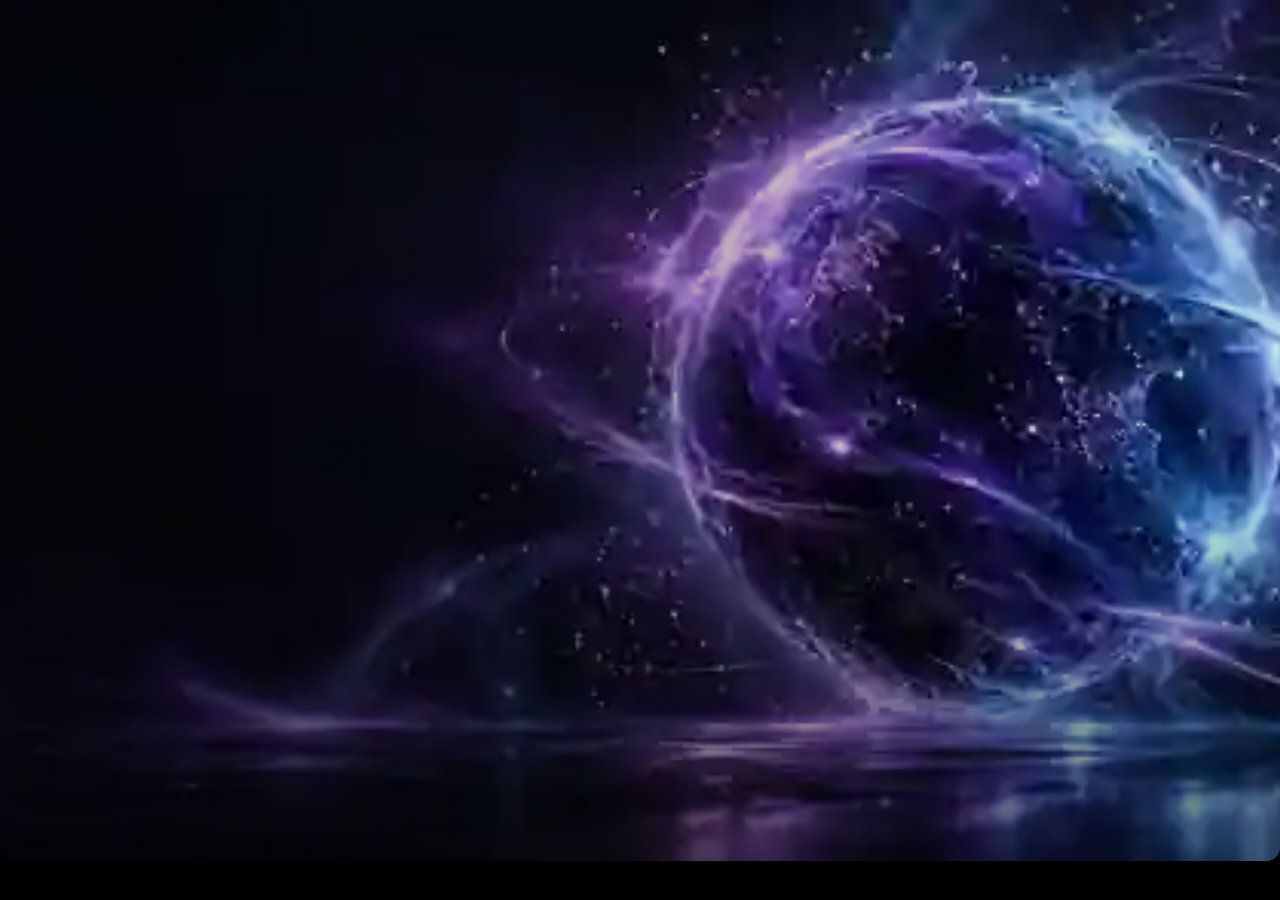
==== commit 69bedd3a: "Rebuild all 12 WEBOMONKS pages with provided cinematic Wafer-style dashboard and original Google Ins" ====
--- a/index.html
+++ b/index.html
@@ -1,10 +1 @@
-<!doctype html>
-<html lang="en"><head><meta charset="utf-8"><meta name="viewport" content="width=device-width,initial-scale=1,viewport-fit=cover"><meta name="theme-color" content="#080611"><meta name="description" content="WEBOMONKS digital marketing agency — Meta Ads, Google Ads, SEO, social media and conversion-focused marketing."><meta property="og:type" content="website"><meta property="og:title" content="WEBOMONKS — Home"><meta property="og:description" content="WEBOMONKS digital marketing agency — Meta Ads, Google Ads, SEO, social media and conversion-focused marketing."><meta property="og:url" content="https://webomonks.com/"><link rel="canonical" href="https://webomonks.com/"><title>Home | WEBOMONKS — Digital Growth Studio</title><link rel="preconnect" href="https://fonts.googleapis.com"><link rel="preconnect" href="https://fonts.gstatic.com" crossorigin><link href="https://fonts.googleapis.com/css2?family=Inter:wght@400;500;600;700&family=Space+Grotesk:wght@400;500;600;700&display=swap" rel="stylesheet"><link rel="stylesheet" href="assets/site.css"><style>[hidden]{display:none!important}</style><script src="assets/site.js" defer></script></head><body data-theme="violet"><a href="#main" class="skip">Skip to content</a><div id="progress" class="progress"></div><div id="noise" aria-hidden="true"></div>
-<header class="topbar"><div class="container navwrap"><a class="brand" href="index.html" aria-label="WEBOMONKS home"><span class="brand-logo">✳</span>webo<span>monks.</span></a><button class="menu-toggle" id="menuToggle" aria-label="Toggle navigation" aria-controls="mobileNav" aria-expanded="false">☰</button>
-<nav class="navlinks" id="mobileNav" aria-label="Main navigation">
-<a href="index.html" aria-current="page">Home</a>
-<a href="about.html" >About</a>
-<details class="dropdown"><summary>Services</summary><div class="dropdown-links"><a href="services.html">All Services</a><a href="meta-ads.html" >Meta Ads</a><a href="google-ads.html" >Google Ads</a><a href="seo.html" >SEO Services</a><a href="digital-marketing.html" >Digital Marketing</a><a href="social-media.html" >Social Media</a><a href="landing-pages.html" >Landing Pages</a><a href="strategy.html" >Strategy &amp; Analytics</a></div></details>
-<a href="insights.html" >Insights</a><a href="contact.html" >Contact</a></nav>
-<a class="btn btn-primary btn-small navcta" href="contact.html">Let's Talk ↗</a></div></header><main id="main"><section class="hero" aria-labelledby="page-title"><div class="container hero-content"><div class="hero-copy"><div class="eyebrow">The digital growth studio</div><h1 id="page-title">Build brands. <span class="gradient">Move people.</span></h1><p class="lead">WEBOMONKS brings creative thinking and performance marketing together. We make digital experiences, Meta Ads, Google Ads and SEO work toward real business goals.</p><div class="hero-actions"><a class="btn btn-primary" href="contact.html">Start a Conversation ↗</a><a class="btn" href="services.html">Explore Services →</a></div><div class="hero-mini"><span>Creative strategy</span><span>Paid performance</span><span>Search visibility</span></div></div>
-<div class="hero-scene"><div class="orbit-ring" aria-hidden="true"></div><canvas class="orb-canvas" id="scene3d" role="img" aria-label="Interactive 3D particle globe; drag to rotate"></canvas><span class="float-label a"><i></i> CREATIVE THINKING</span><span class="float-label b"><i></i> DATA-DRIVEN GROWTH</span></div></div></section><div class="ticker" aria-label="WEBOMONKS marketing capabilities"><div class="ticker-track"><span>Meta Ads</span><span>Google Ads</span><span>Search Engine Optimization</span><span>Digital Marketing</span><span>Social Media</span><span>Creative Strategy</span><span>Conversion Design</span><span>Meta Ads</span><span>Google Ads</span><span>Search Engine Optimization</span><span>Digital Marketing</span><span>Social Media</span><span>Creative Strategy</span><span>Conversion Design</span></div></div><section class="section"><div class="container"><div class="section-heading reveal"><span class="eyebrow">What we do</span><h2>One partner. <span class='gradient'>Multiple ways to grow.</span></h2><p>Choose the right channel, connect it with your offer and create a better experience for your customers.</p></div><div class="grid three"><a class="card reveal" data-tilt href="meta-ads.html"><span class="card-icon" aria-hidden="true">◎</span><h3>Meta Ads</h3><p>Facebook and Instagram campaigns made for attention, action and accountable growth.</p><span class="card-link">Explore service <span>↗</span></span></a><a class="card reveal" data-tilt href="google-ads.html"><span class="card-icon" aria-hidden="true">G</span><h3>Google Ads</h3><p>Meet customers when intent is high with carefully planned Google advertising.</p><span class="card-link">Explore service <span>↗</span></span></a><a class="card reveal" data-tilt href="seo.html"><span class="card-icon" aria-hidden="true">✳</span><h3>SEO Services</h3><p>Build a technically sound website with content aligned to the searches that matter.</p><span class="card-link">Explore service <span>↗</span></span></a><a class="card reveal" data-tilt href="digital-marketing.html"><span class="card-icon" aria-hidden="true">✦</span><h3>Digital Marketing</h3><p>Bring your channels, content and conversion journey into one connected strategy.</p><span class="card-link">Explore service <span>↗</span></span></a><a class="card reveal" data-tilt href="social-media.html"><span class="card-icon" aria-hidden="true">◉</span><h3>Social Media</h3><p>Build a recognizable social presence with purposeful content and creative direction.</p><span class="card-link">Explore service <span>↗</span></span></a><a class="card reveal" data-tilt href="landing-pages.html"><span class="card-icon" aria-hidden="true">▣</span><h3>Landing Pages</h3><p>Turn campaign traffic into a clear next step with focused landing-page experiences.</p><span class="card-link">Explore service <span>↗</span></span></a></div><div style="margin-top:27px"><a class="btn" href="services.html">View All Services →</a></div></div></section><section class="section alt"><div class="container"><div class="split"><div><div class="section-heading reveal"><span class="eyebrow">The WEBOMONKS approach</span><h2>Creative at heart. <span class='gradient'>Focused on outcomes.</span></h2><p>Good marketing starts with understanding people and giving every campaign a clear purpose.</p></div><ul class="feature-list"><li>Audience and offer research before channel selection</li><li>Thoughtful creative paired with practical measurement</li><li>Ongoing testing instead of one-time guesswork</li><li>Transparent decisions guided by real signals</li></ul><p style="margin-top:27px"><a class="btn btn-primary" href="about.html">Meet WEBOMONKS ↗</a></p></div><div class="visual-panel reveal" aria-label="Abstract rotating 3D marketing globe illustration"><span>IDEAS → EXECUTION → LEARNING</span></div></div></div></section><section class="section"><div class="container"><div class="section-heading reveal"><span class="eyebrow">How it works</span><h2>A clear path from <span class='gradient'>idea to impact.</span></h2><p>Every engagement is tailored, but the fundamentals of doing good work stay the same.</p></div><div class="steps"><article class="step reveal"><b>01 / DISCOVER</b><h3>Discover</h3><p>Understand your brand, audience, offer and growth goal.</p></article><article class="step reveal"><b>02 / CREATE</b><h3>Create</h3><p>Build campaigns and experiences around a clear strategy.</p></article><article class="step reveal"><b>03 / IMPROVE</b><h3>Improve</h3><p>Review what matters and keep refining the system.</p></article></div></div></section><section class="section alt"><div class="container"><div class="section-heading reveal"><span class="eyebrow">From the studio</span><h2>Learn before you launch.</h2><p>Some practical thinking to help you make better decisions.</p></div><div class="grid two"><a class="card reveal" data-tilt href="insights.html"><span class="card-icon" aria-hidden="true">◉</span><h3>A simple framework for Meta creative testing</h3><p>Plan variations with a purpose and read early creative signals without jumping to conclusions.</p><span class="card-link">Explore service <span>↗</span></span></a><a class="card reveal" data-tilt href="insights.html"><span class="card-icon" aria-hidden="true">G</span><h3>Before you spend more on Google Ads</h3><p>Make sure intent, tracking and landing-page clarity are working together.</p><span class="card-link">Explore service <span>↗</span></span></a></div></div></section><section class="section"><div class="container"><div class="cta reveal"><span class="eyebrow">Let's make a move</span><h2>Let's make your brand <span class='gradient'>hard to ignore.</span></h2><p>Tell us where you want to go. We&#39;ll help map a thoughtful first step.</p><a class="btn btn-light" href="contact.html">Let's Talk About Your Project ↗</a></div></div></section></main><footer class="footer"><div class="container"><div class="footer-main"><div><a class="brand" href="index.html"><span class="brand-logo">✳</span>webo<span>monks.</span></a><p>Creative thinking and data-aware marketing for ambitious brands. Built to connect ideas with meaningful action.</p><div class="badges"><span class="badge">Meta Ads</span><span class="badge">Google Ads</span><span class="badge">SEO</span></div></div><div><h4>Company</h4><a href="index.html">Home</a><a href="about.html">About</a><a href="services.html">Services</a><a href="insights.html">Insights</a><a href="contact.html">Contact</a></div><div><h4>Performance</h4><a href="meta-ads.html">Meta Ads</a><a href="google-ads.html">Google Ads</a><a href="seo.html">SEO</a><a href="digital-marketing.html">Digital Marketing</a></div><div><h4>More Expertise</h4><a href="social-media.html">Social Media</a><a href="landing-pages.html">Landing Pages</a><a href="strategy.html">Strategy & Analytics</a><a href="contact.html">Start a Project ↗</a></div></div><div class="footer-bottom"><span>© 2026 WEBOMONKS. Built for creative growth.</span><span>Responsive design · Motion aware · Clear thinking</span></div></div></footer><button class="to-top" id="toTop" aria-label="Back to top">↑</button></body></html>+<!doctype html><html lang="en"><head><meta charset="utf-8"><meta name="viewport" content="width=device-width,initial-scale=1,viewport-fit=cover"><meta name="theme-color" content="#000000"><meta name="description" content="WEBOMONKS is a digital growth studio for Meta Ads, Google Ads, SEO, social media and conversion-first brand experiences."><meta property="og:title" content="Home | WEBOMONKS"><meta property="og:description" content="WEBOMONKS is a digital growth studio for Meta Ads, Google Ads, SEO, social media and conversion-first brand experiences."><meta property="og:type" content="website"><meta property="og:url" content="https://webomonks.com/"><link rel="canonical" href="https://webomonks.com/"><title>Home | WEBOMONKS — Digital Growth Studio</title><link rel="preconnect" href="https://fonts.googleapis.com"><link rel="preconnect" href="https://fonts.gstatic.com" crossorigin><link href="https://fonts.googleapis.com/css2?family=Geist+Mono:wght@400;500&family=Inter+Tight:wght@400;500;600&family=Outfit:wght@300;400&display=swap" rel="stylesheet"><link rel="stylesheet" href="assets/wafer-theme.css"><script src="assets/wafer-theme.js" defer></script></head><body data-page="index" data-title="Home"><div class="auth" id="auth"><div class="stage"><video id="castleVideo" crossorigin="anonymous" muted loop playsinline autoplay preload="auto" poster="https://d8j0ntlcm91z4.cloudfront.net/user_38xzZboKViGWJOttwIXH07lWA1P/hf_20261008_132124_50d78eac-e46e-49d5-a59b-de71f535c38d.png"><source src="https://d8j0ntlcm91z4.cloudfront.net/user_38xzZboKViGWJOttwIXH07lWA1P/hf_20261008_132243_cd48b677-64ff-4623-b56b-b53b043ece5d.mp4" type="video/mp4"></video><canvas class="ascii" id="castleAscii" aria-hidden="true"></canvas><div class="card"><div class="logo-tile"><svg viewBox="0 0 24 24" class="brand-glyph" aria-hidden="true"><path fill="currentColor" fill-rule="evenodd" d="M12 2c5.52 0 10 4.48 10 10v10H12C6.48 22 2 17.52 2 12S6.48 2 12 2Zm-.3 4.1a5.9 5.9 0 1 0 0 11.8 5.9 5.9 0 0 0 0-11.8Z"/></svg></div><h1>Welcome to WEBOMONKS</h1><p class="card-sub">Creative thinking. Digital performance.<br>One growth studio.</p><div class="oauth"><a href="google-ads.html" aria-label="Explore Google Ads"><svg xmlns="http://www.w3.org/2000/svg" viewBox="0 0 24 24" aria-hidden="true"><path fill="#4285F4" d="M21.35 12.24c0-.7-.06-1.4-.18-2.07H12v3.91h5.24a4.5 4.5 0 0 1-1.95 2.95v2.46h3.18c1.87-1.72 2.88-4.26 2.88-7.25Z"/><path fill="#34A853" d="M12 21.75a9.74 9.74 0 0 0 6.47-2.36l-3.18-2.46c-.88.6-2 .96-3.29.96a5.78 5.78 0 0 1-5.43-4h-3.3v2.55A9.76 9.76 0 0 0 12 21.75Z"/><path fill="#FBBC05" d="M6.57 13.89a5.88 5.88 0 0 1 0-3.78V7.56h-3.3a9.74 9.74 0 0 0 0 8.88l3.3-2.55Z"/><path fill="#EA4335" d="M12 6.11c1.41 0 2.66.49 3.66 1.43l2.75-2.75A9.42 9.42 0 0 0 12 2.25a9.76 9.76 0 0 0-8.73 5.31l3.3 2.55a5.78 5.78 0 0 1 5.43-4Z"/></svg> Google Ads</a><a href="social-media.html" aria-label="Explore Instagram marketing"><svg xmlns="http://www.w3.org/2000/svg" viewBox="0 0 24 24" aria-hidden="true"><defs><linearGradient id="wmIG" x1="0" y1="1" x2="1" y2="0"><stop stop-color="#FFDD55"/><stop offset=".28" stop-color="#FF543E"/><stop offset=".55" stop-color="#C837AB"/><stop offset="1" stop-color="#5655CE"/></linearGradient></defs><rect x="2.3" y="2.3" width="19.4" height="19.4" rx="6.1" fill="url(#wmIG)"/><rect x="5.3" y="5.3" width="13.4" height="13.4" rx="4" fill="none" stroke="#fff" stroke-width="1.6"/><circle cx="12" cy="12" r="3.2" fill="none" stroke="#fff" stroke-width="1.7"/><circle cx="17.1" cy="6.9" r="1.1" fill="#fff"/></svg> Instagram</a></div><div class="or">Your next move starts here</div><button type="button" id="enterStudio" class="create-account">Enter the Studio ↗</button><p class="login">Have a project in mind? <a href="contact.html">Let's Talk ↗</a></p></div></div><div class="legal">WEBOMONKS © 2026 · A creative digital growth studio.</div></div><div class="app" id="app" aria-hidden="true"><aside class="side" id="sidebar" aria-label="WEBOMONKS navigation"><div class="side-top"><a class="wordmark" href="index.html" aria-label="WEBOMONKS home">webomonks.</a><button type="button" class="collapse" id="collapse" aria-label="Collapse sidebar"><svg viewBox="0 0 24 24" xmlns="http://www.w3.org/2000/svg" fill="none" stroke="currentColor" stroke-width="1.65" stroke-linecap="round" stroke-linejoin="round" aria-hidden="true"><rect x="3" y="4" width="18" height="16" rx="3"/><path d="M9 4v16"/></svg></button><button class="mini-open" type="button" id="expand" aria-label="Expand sidebar"><svg width="17" height="17" viewBox="0 0 24 24"><path fill="currentColor" fill-rule="evenodd" d="M12 2c5.52 0 10 4.48 10 10v10H12C6.48 22 2 17.52 2 12S6.48 2 12 2Zm-.3 4.1a5.9 5.9 0 1 0 0 11.8 5.9 5.9 0 0 0 0-11.8Z"/></svg></button></div><nav id="navMain" aria-label="Services and pages"><a class="nav-link active" href="index.html" aria-current="page"><span class="side-icon"><span class="brand-mark"><svg viewBox="0 0 24 24" xmlns="http://www.w3.org/2000/svg" fill="none" stroke="currentColor" stroke-width="1.65" stroke-linecap="round" stroke-linejoin="round" aria-hidden="true"><path d="m3 11 9-8 9 8v9H3v-9M9 20v-7h6v7"/></svg></span></span><span class="side-label">Overview</span></a><a class="nav-link" href="services.html"><span class="side-icon"><span class="brand-mark"><svg viewBox="0 0 24 24" xmlns="http://www.w3.org/2000/svg" fill="none" stroke="#ffdd91" stroke-width="1.65" stroke-linecap="round" stroke-linejoin="round" aria-hidden="true"><path d="m13 2-10 12h8l-1 8 11-13h-8z"/></svg></span></span><span class="side-label">All Services</span></a><a class="nav-link" href="meta-ads.html"><span class="side-icon"><span class="brand-cluster"><span class="brand-mark"><svg xmlns="http://www.w3.org/2000/svg" viewBox="0 0 48 24" aria-hidden="true"><path fill="none" stroke="#0866FF" stroke-width="3.1" stroke-linecap="round" d="M5.5 17.8C3.9 20.3 1.8 20.1 1.7 17c0-6 4.8-12.4 8.4-12.4 6.3 0 9 16.8 14.7 16.8 4.9 0 7.2-15.6 13.2-16 3.7-.2 8.1 5.7 8.1 11.9 0 4.1-1.3 6.7-4.5 6.7-5.1 0-9.4-17.5-16.3-17.5-4.2 0-7.1 7.3-10.3 11.8Z"/></svg></span><span class="brand-mark"><svg xmlns="http://www.w3.org/2000/svg" viewBox="0 0 24 24" aria-hidden="true"><defs><linearGradient id="wmIG" x1="0" y1="1" x2="1" y2="0"><stop stop-color="#FFDD55"/><stop offset=".28" stop-color="#FF543E"/><stop offset=".55" stop-color="#C837AB"/><stop offset="1" stop-color="#5655CE"/></linearGradient></defs><rect x="2.3" y="2.3" width="19.4" height="19.4" rx="6.1" fill="url(#wmIG)"/><rect x="5.3" y="5.3" width="13.4" height="13.4" rx="4" fill="none" stroke="#fff" stroke-width="1.6"/><circle cx="12" cy="12" r="3.2" fill="none" stroke="#fff" stroke-width="1.7"/><circle cx="17.1" cy="6.9" r="1.1" fill="#fff"/></svg></span></span></span><span class="side-label">Meta Ads</span></a><a class="nav-link" href="google-ads.html"><span class="side-icon"><span class="brand-mark"><svg xmlns="http://www.w3.org/2000/svg" viewBox="0 0 24 24" aria-hidden="true"><path fill="#4285F4" d="M21.35 12.24c0-.7-.06-1.4-.18-2.07H12v3.91h5.24a4.5 4.5 0 0 1-1.95 2.95v2.46h3.18c1.87-1.72 2.88-4.26 2.88-7.25Z"/><path fill="#34A853" d="M12 21.75a9.74 9.74 0 0 0 6.47-2.36l-3.18-2.46c-.88.6-2 .96-3.29.96a5.78 5.78 0 0 1-5.43-4h-3.3v2.55A9.76 9.76 0 0 0 12 21.75Z"/><path fill="#FBBC05" d="M6.57 13.89a5.88 5.88 0 0 1 0-3.78V7.56h-3.3a9.74 9.74 0 0 0 0 8.88l3.3-2.55Z"/><path fill="#EA4335" d="M12 6.11c1.41 0 2.66.49 3.66 1.43l2.75-2.75A9.42 9.42 0 0 0 12 2.25a9.76 9.76 0 0 0-8.73 5.31l3.3 2.55a5.78 5.78 0 0 1 5.43-4Z"/></svg></span></span><span class="side-label">Google Ads</span></a><a class="nav-link" href="seo.html"><span class="side-icon"><span class="brand-mark"><svg viewBox="0 0 24 24" xmlns="http://www.w3.org/2000/svg" fill="none" stroke="#8fe5c3" stroke-width="1.65" stroke-linecap="round" stroke-linejoin="round" aria-hidden="true"><circle cx="10" cy="10" r="6.5"/><path d="m15 15 6 6M7 10h6m-3-3v6"/></svg></span></span><span class="side-label">SEO</span></a><a class="nav-link" href="digital-marketing.html"><span class="side-icon"><span class="brand-mark"><svg viewBox="0 0 24 24" xmlns="http://www.w3.org/2000/svg" fill="none" stroke="#ffdd91" stroke-width="1.65" stroke-linecap="round" stroke-linejoin="round" aria-hidden="true"><path d="m13 2-10 12h8l-1 8 11-13h-8z"/></svg></span></span><span class="side-label">Digital Marketing</span></a><a class="nav-link" href="social-media.html"><span class="side-icon"><span class="brand-cluster"><span class="brand-mark"><svg xmlns="http://www.w3.org/2000/svg" viewBox="0 0 24 24" aria-hidden="true"><defs><linearGradient id="wmIG" x1="0" y1="1" x2="1" y2="0"><stop stop-color="#FFDD55"/><stop offset=".28" stop-color="#FF543E"/><stop offset=".55" stop-color="#C837AB"/><stop offset="1" stop-color="#5655CE"/></linearGradient></defs><rect x="2.3" y="2.3" width="19.4" height="19.4" rx="6.1" fill="url(#wmIG)"/><rect x="5.3" y="5.3" width="13.4" height="13.4" rx="4" fill="none" stroke="#fff" stroke-width="1.6"/><circle cx="12" cy="12" r="3.2" fill="none" stroke="#fff" stroke-width="1.7"/><circle cx="17.1" cy="6.9" r="1.1" fill="#fff"/></svg></span><span class="brand-mark"><svg xmlns="http://www.w3.org/2000/svg" viewBox="0 0 24 24" aria-hidden="true"><rect x="1.7" y="1.7" width="20.6" height="20.6" rx="5" fill="#1877F2"/><path d="M14.8 8.3h2V5.25c-.38-.05-1.58-.14-3.02-.14-3.07 0-5.06 1.85-5.06 5.23v2.62H5.6v3.47h3.12v5.81h3.74v-5.81h3.12l.5-3.47h-3.62v-2.28c0-1 .29-1.68 1.85-1.68h.49Z" fill="#fff"/></svg></span></span></span><span class="side-label">Social Media</span></a><a class="nav-link" href="landing-pages.html"><span class="side-icon"><span class="brand-mark"><svg viewBox="0 0 24 24" xmlns="http://www.w3.org/2000/svg" fill="none" stroke="#d4b0ff" stroke-width="1.65" stroke-linecap="round" stroke-linejoin="round" aria-hidden="true"><rect x="3" y="3" width="18" height="18" rx="3"/><path d="M3 8h18M7 5.5h.01M10 5.5h.01M7 12h10M7 16h6"/></svg></span></span><span class="side-label">Landing Pages</span></a><a class="nav-link" href="strategy.html"><span class="side-icon"><span class="brand-mark"><svg viewBox="0 0 24 24" xmlns="http://www.w3.org/2000/svg" fill="none" stroke="#8ff1d4" stroke-width="1.65" stroke-linecap="round" stroke-linejoin="round" aria-hidden="true"><path d="M4 18V6m0 12h17M8 15l4-5 4 2 4-7"/></svg></span></span><span class="side-label">Strategy</span></a></nav><nav class="side-footer" aria-label="Company pages"><a class="nav-link" href="about.html"><span class="side-icon"><span class="brand-mark"><svg viewBox="0 0 24 24" xmlns="http://www.w3.org/2000/svg" fill="none" stroke="currentColor" stroke-width="1.65" stroke-linecap="round" stroke-linejoin="round" aria-hidden="true"><circle cx="12" cy="8" r="3.2"/><path d="M5 20c0-4.5 14-4.5 14 0"/></svg></span></span><span class="side-label">About</span></a><a class="nav-link" href="insights.html"><span class="side-icon"><span class="brand-mark"><svg viewBox="0 0 24 24" xmlns="http://www.w3.org/2000/svg" fill="none" stroke="#e7b9ff" stroke-width="1.65" stroke-linecap="round" stroke-linejoin="round" aria-hidden="true"><path d="M4 19h16M7 15l4-5 4 2 3-6"/><circle cx="7" cy="15" r="1"/><circle cx="11" cy="10" r="1"/></svg></span></span><span class="side-label">Insights</span></a><a class="nav-link" href="contact.html"><span class="side-icon"><span class="brand-mark"><svg viewBox="0 0 24 24" xmlns="http://www.w3.org/2000/svg" fill="none" stroke="currentColor" stroke-width="1.65" stroke-linecap="round" stroke-linejoin="round" aria-hidden="true"><rect x="2.5" y="4.5" width="19" height="15" rx="3"/><path d="m3 7 9 6 9-6"/></svg></span></span><span class="side-label">Contact</span></a></nav></aside><section class="panel" id="panel" aria-label="WEBOMONKS digital growth dashboard"><video id="skyVideo" crossorigin="anonymous" muted loop playsinline preload="auto" poster="https://d8j0ntlcm91z4.cloudfront.net/user_38xzZboKViGWJOttwIXH07lWA1P/hf_20261008_132137_6359ecf6-579c-4ff9-9f28-b220076e9195.png"><source src="https://d8j0ntlcm91z4.cloudfront.net/user_38xzZboKViGWJOttwIXH07lWA1P/hf_20261008_132231_6df9b9a8-6975-4855-bdd8-5d72911d6ca5.mp4" type="video/mp4"></video><canvas class="ascii" id="skyAscii" aria-hidden="true"></canvas><button type="button" class="search-pill" id="search" aria-label="Search services"><svg viewBox="0 0 24 24" xmlns="http://www.w3.org/2000/svg" fill="none" stroke="currentColor" stroke-width="1.65" stroke-linecap="round" stroke-linejoin="round" aria-hidden="true"><circle cx="10.7" cy="10.7" r="6.8"/><path d="m16 16 5 5"/></svg><kbd>/</kbd></button><div class="studio-search" id="studioSearch" hidden><label for="studioSearchInput" class="sr-only">Search pages</label><input id="studioSearchInput" type="search" placeholder="Search services, SEO, Google Ads…"><div class="studio-search-results" id="studioSearchResults"></div><small>Press Esc to close · Enter to open a result</small></div><div class="scroller" id="scroll"><div class="column"><header class="hero rise" style="--i:0"><span class="hero-badge"><span class="brand-mark"><svg viewBox="0 0 24 24" xmlns="http://www.w3.org/2000/svg" fill="none" stroke="currentColor" stroke-width="1.65" stroke-linecap="round" stroke-linejoin="round" aria-hidden="true"><path d="m3 11 9-8 9 8v9H3v-9M9 20v-7h6v7"/></svg></span> WEBOMONKS / HOME</span><div class="hero-orbit"><canvas id="scene3d" aria-label="Animated 3D particle sphere"></canvas></div><h2>Welcome to WEBOMONKS.<br>Make your next move matter.</h2><p>Creative ideas, search visibility and performance marketing—all working toward growth.</p><div class="channel-strip"><a class="channel-pill" href="google-ads.html"><svg xmlns="http://www.w3.org/2000/svg" viewBox="0 0 24 24" aria-hidden="true"><path fill="#4285F4" d="M21.35 12.24c0-.7-.06-1.4-.18-2.07H12v3.91h5.24a4.5 4.5 0 0 1-1.95 2.95v2.46h3.18c1.87-1.72 2.88-4.26 2.88-7.25Z"/><path fill="#34A853" d="M12 21.75a9.74 9.74 0 0 0 6.47-2.36l-3.18-2.46c-.88.6-2 .96-3.29.96a5.78 5.78 0 0 1-5.43-4h-3.3v2.55A9.76 9.76 0 0 0 12 21.75Z"/><path fill="#FBBC05" d="M6.57 13.89a5.88 5.88 0 0 1 0-3.78V7.56h-3.3a9.74 9.74 0 0 0 0 8.88l3.3-2.55Z"/><path fill="#EA4335" d="M12 6.11c1.41 0 2.66.49 3.66 1.43l2.75-2.75A9.42 9.42 0 0 0 12 2.25a9.76 9.76 0 0 0-8.73 5.31l3.3 2.55a5.78 5.78 0 0 1 5.43-4Z"/></svg> Google Ads</a><a class="channel-pill" href="meta-ads.html"><svg xmlns="http://www.w3.org/2000/svg" viewBox="0 0 48 24" aria-hidden="true"><path fill="none" stroke="#0866FF" stroke-width="3.1" stroke-linecap="round" d="M5.5 17.8C3.9 20.3 1.8 20.1 1.7 17c0-6 4.8-12.4 8.4-12.4 6.3 0 9 16.8 14.7 16.8 4.9 0 7.2-15.6 13.2-16 3.7-.2 8.1 5.7 8.1 11.9 0 4.1-1.3 6.7-4.5 6.7-5.1 0-9.4-17.5-16.3-17.5-4.2 0-7.1 7.3-10.3 11.8Z"/></svg> Meta Ads</a><a class="channel-pill" href="social-media.html"><svg xmlns="http://www.w3.org/2000/svg" viewBox="0 0 24 24" aria-hidden="true"><defs><linearGradient id="wmIG" x1="0" y1="1" x2="1" y2="0"><stop stop-color="#FFDD55"/><stop offset=".28" stop-color="#FF543E"/><stop offset=".55" stop-color="#C837AB"/><stop offset="1" stop-color="#5655CE"/></linearGradient></defs><rect x="2.3" y="2.3" width="19.4" height="19.4" rx="6.1" fill="url(#wmIG)"/><rect x="5.3" y="5.3" width="13.4" height="13.4" rx="4" fill="none" stroke="#fff" stroke-width="1.6"/><circle cx="12" cy="12" r="3.2" fill="none" stroke="#fff" stroke-width="1.7"/><circle cx="17.1" cy="6.9" r="1.1" fill="#fff"/></svg> Instagram</a><a class="channel-pill" href="seo.html"><svg viewBox="0 0 24 24" xmlns="http://www.w3.org/2000/svg" fill="none" stroke="#8fe5c3" stroke-width="1.65" stroke-linecap="round" stroke-linejoin="round" aria-hidden="true"><circle cx="10" cy="10" r="6.5"/><path d="m15 15 6 6M7 10h6m-3-3v6"/></svg> SEO</a></div></header><div class="get-wrap rise" style="--i:4"><div class="get-inner"><div class="burst" aria-hidden="true"><div class="burst-dots"></div><svg class="burst-rays" viewBox="0 0 400 300" aria-hidden="true"><defs><radialGradient id="rayFade"><stop offset="0%" stop-color="#fff" stop-opacity=".95"/><stop offset="55%" stop-color="#fff" stop-opacity=".45"/><stop offset="100%" stop-color="#fff" stop-opacity="0"/></radialGradient></defs><line x1="222" y1="150" x2="340" y2="150" stroke="url(#rayFade)" stroke-width=".85" style="animation:ray-pulse 4s ease-in-out infinite;animation-delay:0s"/><line x1="221.34650597807192" y1="155.3222817031927" x2="387.2670751712673" y2="196.69092585073588" stroke="url(#rayFade)" stroke-width=".85" style="animation:ray-pulse 4s ease-in-out infinite;animation-delay:0.18s"/><line x1="218.85768061544647" y1="161.3308376480212" x2="325.1464259025084" y2="225.1955589368679" stroke="url(#rayFade)" stroke-width=".85" style="animation:ray-pulse 4s ease-in-out infinite;animation-delay:0.36s"/><line x1="213.54455245716449" y1="167.33623657934788" x2="322.516633589806" y2="306.8141399677377" stroke="url(#rayFade)" stroke-width=".85" style="animation:ray-pulse 4s ease-in-out infinite;animation-delay:0.54s"/><line x1="208.24134505515008" y1="170.39804480046934" x2="256.9402021992186" y2="290.9319458941517" stroke="url(#rayFade)" stroke-width=".85" style="animation:ray-pulse 4s ease-in-out infinite;animation-delay:0.72s"/><line x1="200" y1="172" x2="200" y2="355" stroke="url(#rayFade)" stroke-width=".85" style="animation:ray-pulse 4s ease-in-out infinite;animation-delay:0.8999999999999999s"/><line x1="193.20162612375117" y1="170.92324335849338" x2="151.17531488875832" y2="300.2669295746343" stroke="url(#rayFade)" stroke-width=".85" style="animation:ray-pulse 4s ease-in-out infinite;animation-delay:1.08s"/><line x1="187.6977561236436" y1="168.2388265962109" x2="82.01029736767245" y2="324.9269278091138" stroke="url(#rayFade)" stroke-width=".85" style="animation:ray-pulse 4s ease-in-out infinite;animation-delay:0s"/><line x1="182.90278884794665" y1="163.84504860309642" x2="72.5480623210568" y2="253.2085441321734" stroke="url(#rayFade)" stroke-width=".85" style="animation:ray-pulse 4s ease-in-out infinite;animation-delay:0.18s"/><line x1="179.32676234271003" y1="157.52444315316473" x2="-3.913298710542108" y2="224.21837110167013" stroke="url(#rayFade)" stroke-width=".85" style="animation:ray-pulse 4s ease-in-out infinite;animation-delay:0.36s"/><line x1="178" y1="150" x2="30" y2="150.00000000000003" stroke="url(#rayFade)" stroke-width=".85" style="animation:ray-pulse 4s ease-in-out infinite;animation-delay:0.54s"/><line x1="178.9612953688132" y1="143.5678224960998" x2="-13.25596057975693" y2="84.80110984682979" stroke="url(#rayFade)" stroke-width=".85" style="animation:ray-pulse 4s ease-in-out infinite;animation-delay:0.72s"/><line x1="181.7611734037891" y1="137.6977561236436" x2="54.08938723031264" y2="51.58204898914859" stroke="url(#rayFade)" stroke-width=".85" style="animation:ray-pulse 4s ease-in-out infinite;animation-delay:0.8999999999999999s"/><line x1="186.76006949065493" y1="132.43001877895955" x2="62.18435969818094" y2="-32.88753180083006" stroke="url(#rayFade)" stroke-width=".85" style="animation:ray-pulse 4s ease-in-out infinite;animation-delay:1.08s"/><line x1="192.83750060194257" y1="129.198591336815" x2="140.7465958887975" y2="-22.084380759075657" stroke="url(#rayFade)" stroke-width=".85" style="animation:ray-pulse 4s ease-in-out infinite;animation-delay:0s"/><line x1="200" y1="128" x2="199.99999999999994" y2="-85" stroke="url(#rayFade)" stroke-width=".85" style="animation:ray-pulse 4s ease-in-out infinite;animation-delay:0.18s"/><line x1="206.79837387624883" y1="129.07675664150662" x2="258.0951949424901" y2="-28.798625063488885" stroke="url(#rayFade)" stroke-width=".85" style="animation:ray-pulse 4s ease-in-out infinite;animation-delay:0.36s"/><line x1="212.9312755504344" y1="132.20162612375117" x2="282.87772057323866" y2="35.928603793132396" stroke="url(#rayFade)" stroke-width=".85" style="animation:ray-pulse 4s ease-in-out infinite;animation-delay:0.54s"/><line x1="217.33623657934788" y1="136.45544754283551" x2="352.874086199704" y2="30.561673786822183" stroke="url(#rayFade)" stroke-width=".85" style="animation:ray-pulse 4s ease-in-out infinite;animation-delay:0.72s"/><line x1="220.80140866318496" y1="142.83750060194254" x2="338.99123061309956" y2="102.14148129479784" stroke="url(#rayFade)" stroke-width=".85" style="animation:ray-pulse 4s ease-in-out infinite;animation-delay:0.8999999999999999s"/></svg><div class="burst-tile"><svg viewBox="0 0 24 24"><path fill="currentColor" fill-rule="evenodd" d="M12 2c5.52 0 10 4.48 10 10v10H12C6.48 22 2 17.52 2 12S6.48 2 12 2Zm-.3 4.1a5.9 5.9 0 1 0 0 11.8 5.9 5.9 0 0 0 0-11.8Z"/></svg></div></div><div class="get-header"><span>YOUR GROWTH PLAYBOOK</span><span class="get-status">3 essential moves <span class="spinner" aria-hidden="true"></span></span></div><ol class="get-list"><li><span class="check-circle"><svg viewBox="0 0 24 24" xmlns="http://www.w3.org/2000/svg" fill="none" stroke="currentColor" stroke-width="1.65" stroke-linecap="round" stroke-linejoin="round" aria-hidden="true"><path d="m5 12 4 4L19 6"/></svg></span><span>01. Understand your goals and audience</span></li><li><span class="check-circle"><svg viewBox="0 0 24 24" xmlns="http://www.w3.org/2000/svg" fill="none" stroke="currentColor" stroke-width="1.65" stroke-linecap="round" stroke-linejoin="round" aria-hidden="true"><path d="m5 12 4 4L19 6"/></svg></span><span>02. Choose smarter channels and creative</span></li><li><a href="contact.html" aria-label="Discuss your growth plan"><span class="check-circle"><svg viewBox="0 0 24 24" xmlns="http://www.w3.org/2000/svg" fill="none" stroke="currentColor" stroke-width="1.65" stroke-linecap="round" stroke-linejoin="round" aria-hidden="true"><path d="M5 12h14m-7-7 7 7-7 7"/></svg></span><span>03. Let's build your next growth move</span><span class="chev"><svg viewBox="0 0 24 24" xmlns="http://www.w3.org/2000/svg" fill="none" stroke="currentColor" stroke-width="1.65" stroke-linecap="round" stroke-linejoin="round" aria-hidden="true"><path d="M5 12h14m-7-7 7 7-7 7"/></svg></span></a></li></ol></div></div><h3 class="subhead rise" style="--i:5">Services built for growth</h3><section class="model-block rise first" style="--i:6" data-service="meta ads"><div class="model-name"><span class="badge"><span class="brand-cluster"><span class="brand-mark"><svg xmlns="http://www.w3.org/2000/svg" viewBox="0 0 48 24" aria-hidden="true"><path fill="none" stroke="#0866FF" stroke-width="3.1" stroke-linecap="round" d="M5.5 17.8C3.9 20.3 1.8 20.1 1.7 17c0-6 4.8-12.4 8.4-12.4 6.3 0 9 16.8 14.7 16.8 4.9 0 7.2-15.6 13.2-16 3.7-.2 8.1 5.7 8.1 11.9 0 4.1-1.3 6.7-4.5 6.7-5.1 0-9.4-17.5-16.3-17.5-4.2 0-7.1 7.3-10.3 11.8Z"/></svg></span><span class="brand-mark"><svg xmlns="http://www.w3.org/2000/svg" viewBox="0 0 24 24" aria-hidden="true"><defs><linearGradient id="wmIG" x1="0" y1="1" x2="1" y2="0"><stop stop-color="#FFDD55"/><stop offset=".28" stop-color="#FF543E"/><stop offset=".55" stop-color="#C837AB"/><stop offset="1" stop-color="#5655CE"/></linearGradient></defs><rect x="2.3" y="2.3" width="19.4" height="19.4" rx="6.1" fill="url(#wmIG)"/><rect x="5.3" y="5.3" width="13.4" height="13.4" rx="4" fill="none" stroke="#fff" stroke-width="1.6"/><circle cx="12" cy="12" r="3.2" fill="none" stroke="#fff" stroke-width="1.7"/><circle cx="17.1" cy="6.9" r="1.1" fill="#fff"/></svg></span></span></span>Meta Ads</div><div class="model-card"><button type="button" class="model-summary" aria-expanded="false"><span class="model-desc">Better Facebook and Instagram campaigns start with better creative and targeting.</span><div class="tags"><span class="tag"><svg viewBox="0 0 24 24" xmlns="http://www.w3.org/2000/svg" fill="none" stroke="#8ff1d4" stroke-width="1.65" stroke-linecap="round" stroke-linejoin="round" aria-hidden="true"><path d="M4 18V6m0 12h17M8 15l4-5 4 2 4-7"/></svg>Planning</span><span class="tag"><svg viewBox="0 0 24 24" xmlns="http://www.w3.org/2000/svg" fill="none" stroke="#ffdd91" stroke-width="1.65" stroke-linecap="round" stroke-linejoin="round" aria-hidden="true"><path d="m13 2-10 12h8l-1 8 11-13h-8z"/></svg>Creative</span><span class="tag"><svg viewBox="0 0 24 24" xmlns="http://www.w3.org/2000/svg" fill="none" stroke="#e7b9ff" stroke-width="1.65" stroke-linecap="round" stroke-linejoin="round" aria-hidden="true"><path d="M4 19h16M7 15l4-5 4 2 3-6"/><circle cx="7" cy="15" r="1"/><circle cx="11" cy="10" r="1"/></svg>Measurement</span></div><div class="stats"><div class="stat"><div class="stat-label">FOCUS</div><div class="stat-value">Facebook + Instagram</div></div><div class="stat"><div class="stat-label">CHANNEL</div><div class="stat-value">Creative &amp; targeting</div></div><div class="stat"><div class="stat-label">OUTCOME</div><div class="stat-value">Lead generation</div></div></div><span class="toggle-pill" aria-hidden="true"><svg viewBox="0 0 24 24" xmlns="http://www.w3.org/2000/svg" fill="none" stroke="currentColor" stroke-width="1.65" stroke-linecap="round" stroke-linejoin="round" aria-hidden="true"><path d="m6 9 6 6 6-6"/></svg></span></button><div class="expanded"><div class="expanded-clip"><div class="code-box"><h3 class="subhead">What we can help you achieve</h3><p class="detail-intro">Better Facebook and Instagram campaigns start with better creative and targeting.</p><ul class="service-points"><li>Audience intelligence: Research customer segments and shape purposeful targeting.</li><li>Creative testing: Test hooks, formats and messaging without guessing.</li><li>Lead generation: Bring relevant prospects into a clear enquiry journey.</li><li>Retargeting: Reconnect with people who have already shown interest.</li><li>Pixel &amp; event setup: Measure meaningful on-site events and conversions.</li></ul><a class="service-action" href="contact.html?service=Meta%20Ads">Discuss Meta Ads ↗</a> <a href="meta-ads.html" style="display:inline-flex;color:#d6c5ff;font-size:12px;margin:15px">Full details →</a></div></div></div></div></section><section class="model-block rise" style="--i:7.4" data-service="google ads"><div class="model-name"><span class="badge"><span class="brand-mark"><svg xmlns="http://www.w3.org/2000/svg" viewBox="0 0 24 24" aria-hidden="true"><path fill="#4285F4" d="M21.35 12.24c0-.7-.06-1.4-.18-2.07H12v3.91h5.24a4.5 4.5 0 0 1-1.95 2.95v2.46h3.18c1.87-1.72 2.88-4.26 2.88-7.25Z"/><path fill="#34A853" d="M12 21.75a9.74 9.74 0 0 0 6.47-2.36l-3.18-2.46c-.88.6-2 .96-3.29.96a5.78 5.78 0 0 1-5.43-4h-3.3v2.55A9.76 9.76 0 0 0 12 21.75Z"/><path fill="#FBBC05" d="M6.57 13.89a5.88 5.88 0 0 1 0-3.78V7.56h-3.3a9.74 9.74 0 0 0 0 8.88l3.3-2.55Z"/><path fill="#EA4335" d="M12 6.11c1.41 0 2.66.49 3.66 1.43l2.75-2.75A9.42 9.42 0 0 0 12 2.25a9.76 9.76 0 0 0-8.73 5.31l3.3 2.55a5.78 5.78 0 0 1 5.43-4Z"/></svg></span></span>Google Ads</div><div class="model-card"><button type="button" class="model-summary" aria-expanded="false"><span class="model-desc">Turn intent into measurable Google Ads campaigns.</span><div class="tags"><span class="tag"><svg viewBox="0 0 24 24" xmlns="http://www.w3.org/2000/svg" fill="none" stroke="#8ff1d4" stroke-width="1.65" stroke-linecap="round" stroke-linejoin="round" aria-hidden="true"><path d="M4 18V6m0 12h17M8 15l4-5 4 2 4-7"/></svg>Planning</span><span class="tag"><svg viewBox="0 0 24 24" xmlns="http://www.w3.org/2000/svg" fill="none" stroke="#ffdd91" stroke-width="1.65" stroke-linecap="round" stroke-linejoin="round" aria-hidden="true"><path d="m13 2-10 12h8l-1 8 11-13h-8z"/></svg>Creative</span><span class="tag"><svg viewBox="0 0 24 24" xmlns="http://www.w3.org/2000/svg" fill="none" stroke="#e7b9ff" stroke-width="1.65" stroke-linecap="round" stroke-linejoin="round" aria-hidden="true"><path d="M4 19h16M7 15l4-5 4 2 3-6"/><circle cx="7" cy="15" r="1"/><circle cx="11" cy="10" r="1"/></svg>Measurement</span></div><div class="stats"><div class="stat"><div class="stat-label">FOCUS</div><div class="stat-value">Search campaigns</div></div><div class="stat"><div class="stat-label">CHANNEL</div><div class="stat-value">High-intent clicks</div></div><div class="stat"><div class="stat-label">OUTCOME</div><div class="stat-value">Conversion goals</div></div></div><span class="toggle-pill" aria-hidden="true"><svg viewBox="0 0 24 24" xmlns="http://www.w3.org/2000/svg" fill="none" stroke="currentColor" stroke-width="1.65" stroke-linecap="round" stroke-linejoin="round" aria-hidden="true"><path d="m6 9 6 6 6-6"/></svg></span></button><div class="expanded"><div class="expanded-clip"><div class="code-box"><h3 class="subhead">What we can help you achieve</h3><p class="detail-intro">Turn intent into measurable Google Ads campaigns.</p><ul class="service-points"><li>Search intent mapping: Identify relevant keyword themes based on your offering.</li><li>Campaign architecture: Organize ads and targeting around clear business goals.</li><li>Responsive ad copy: Create persuasive, relevant copy for search placements.</li><li>Landing page alignment: Match ad expectations with a focused destination.</li><li>Conversion tracking: Track high-value actions instead of vanity clicks.</li></ul><a class="service-action" href="contact.html?service=Google%20Ads">Discuss Google Ads ↗</a> <a href="google-ads.html" style="display:inline-flex;color:#d6c5ff;font-size:12px;margin:15px">Full details →</a></div></div></div></div></section><section class="model-block rise" style="--i:8.8" data-service="seo services"><div class="model-name"><span class="badge"><span class="brand-mark"><svg viewBox="0 0 24 24" xmlns="http://www.w3.org/2000/svg" fill="none" stroke="#8fe5c3" stroke-width="1.65" stroke-linecap="round" stroke-linejoin="round" aria-hidden="true"><circle cx="10" cy="10" r="6.5"/><path d="m15 15 6 6M7 10h6m-3-3v6"/></svg></span></span>SEO Services</div><div class="model-card"><button type="button" class="model-summary" aria-expanded="false"><span class="model-desc">Help more people discover your website with thoughtful SEO.</span><div class="tags"><span class="tag"><svg viewBox="0 0 24 24" xmlns="http://www.w3.org/2000/svg" fill="none" stroke="#8ff1d4" stroke-width="1.65" stroke-linecap="round" stroke-linejoin="round" aria-hidden="true"><path d="M4 18V6m0 12h17M8 15l4-5 4 2 4-7"/></svg>Planning</span><span class="tag"><svg viewBox="0 0 24 24" xmlns="http://www.w3.org/2000/svg" fill="none" stroke="#ffdd91" stroke-width="1.65" stroke-linecap="round" stroke-linejoin="round" aria-hidden="true"><path d="m13 2-10 12h8l-1 8 11-13h-8z"/></svg>Creative</span><span class="tag"><svg viewBox="0 0 24 24" xmlns="http://www.w3.org/2000/svg" fill="none" stroke="#e7b9ff" stroke-width="1.65" stroke-linecap="round" stroke-linejoin="round" aria-hidden="true"><path d="M4 19h16M7 15l4-5 4 2 3-6"/><circle cx="7" cy="15" r="1"/><circle cx="11" cy="10" r="1"/></svg>Measurement</span></div><div class="stats"><div class="stat"><div class="stat-label">FOCUS</div><div class="stat-value">Search visibility</div></div><div class="stat"><div class="stat-label">CHANNEL</div><div class="stat-value">Technical + content</div></div><div class="stat"><div class="stat-label">OUTCOME</div><div class="stat-value">Organic growth</div></div></div><span class="toggle-pill" aria-hidden="true"><svg viewBox="0 0 24 24" xmlns="http://www.w3.org/2000/svg" fill="none" stroke="currentColor" stroke-width="1.65" stroke-linecap="round" stroke-linejoin="round" aria-hidden="true"><path d="m6 9 6 6 6-6"/></svg></span></button><div class="expanded"><div class="expanded-clip"><div class="code-box"><h3 class="subhead">What we can help you achieve</h3><p class="detail-intro">Help more people discover your website with thoughtful SEO.</p><ul class="service-points"><li>Technical audit: Review crawlability, indexing and website structure.</li><li>Keyword planning: Map topics and queries to useful pages and content.</li><li>On-page optimization: Improve titles, page structure and search relevance.</li><li>Content direction: Create helpful content grounded in audience questions.</li><li>Local SEO: Strengthen location-relevant discovery where appropriate.</li></ul><a class="service-action" href="contact.html?service=SEO%20Services">Discuss SEO Services ↗</a> <a href="seo.html" style="display:inline-flex;color:#d6c5ff;font-size:12px;margin:15px">Full details →</a></div></div></div></div></section><section class="model-block rise" style="--i:10.2" data-service="digital marketing"><div class="model-name"><span class="badge"><span class="brand-mark"><svg viewBox="0 0 24 24" xmlns="http://www.w3.org/2000/svg" fill="none" stroke="#ffdd91" stroke-width="1.65" stroke-linecap="round" stroke-linejoin="round" aria-hidden="true"><path d="m13 2-10 12h8l-1 8 11-13h-8z"/></svg></span></span>Digital Marketing</div><div class="model-card"><button type="button" class="model-summary" aria-expanded="false"><span class="model-desc">Unite your digital marketing channels around your business goals.</span><div class="tags"><span class="tag"><svg viewBox="0 0 24 24" xmlns="http://www.w3.org/2000/svg" fill="none" stroke="#8ff1d4" stroke-width="1.65" stroke-linecap="round" stroke-linejoin="round" aria-hidden="true"><path d="M4 18V6m0 12h17M8 15l4-5 4 2 4-7"/></svg>Planning</span><span class="tag"><svg viewBox="0 0 24 24" xmlns="http://www.w3.org/2000/svg" fill="none" stroke="#ffdd91" stroke-width="1.65" stroke-linecap="round" stroke-linejoin="round" aria-hidden="true"><path d="m13 2-10 12h8l-1 8 11-13h-8z"/></svg>Creative</span><span class="tag"><svg viewBox="0 0 24 24" xmlns="http://www.w3.org/2000/svg" fill="none" stroke="#e7b9ff" stroke-width="1.65" stroke-linecap="round" stroke-linejoin="round" aria-hidden="true"><path d="M4 19h16M7 15l4-5 4 2 3-6"/><circle cx="7" cy="15" r="1"/><circle cx="11" cy="10" r="1"/></svg>Measurement</span></div><div class="stats"><div class="stat"><div class="stat-label">FOCUS</div><div class="stat-value">Multi-channel</div></div><div class="stat"><div class="stat-label">CHANNEL</div><div class="stat-value">Growth roadmap</div></div><div class="stat"><div class="stat-label">OUTCOME</div><div class="stat-value">Performance signals</div></div></div><span class="toggle-pill" aria-hidden="true"><svg viewBox="0 0 24 24" xmlns="http://www.w3.org/2000/svg" fill="none" stroke="currentColor" stroke-width="1.65" stroke-linecap="round" stroke-linejoin="round" aria-hidden="true"><path d="m6 9 6 6 6-6"/></svg></span></button><div class="expanded"><div class="expanded-clip"><div class="code-box"><h3 class="subhead">What we can help you achieve</h3><p class="detail-intro">Unite your digital marketing channels around your business goals.</p><ul class="service-points"><li>Growth planning: Identify priorities based on your business stage.</li><li>Channel selection: Choose the right mix of paid and organic efforts.</li><li>Customer journey: Understand how people discover, evaluate and convert.</li><li>Content direction: Plan useful messaging and creative themes.</li><li>Campaign coordination: Keep paid media and organic activity aligned.</li></ul><a class="service-action" href="contact.html?service=Digital%20Marketing">Discuss Digital Marketing ↗</a> <a href="digital-marketing.html" style="display:inline-flex;color:#d6c5ff;font-size:12px;margin:15px">Full details →</a></div></div></div></div></section><section class="model-block rise" style="--i:11.6" data-service="social media"><div class="model-name"><span class="badge"><span class="brand-cluster"><span class="brand-mark"><svg xmlns="http://www.w3.org/2000/svg" viewBox="0 0 24 24" aria-hidden="true"><defs><linearGradient id="wmIG" x1="0" y1="1" x2="1" y2="0"><stop stop-color="#FFDD55"/><stop offset=".28" stop-color="#FF543E"/><stop offset=".55" stop-color="#C837AB"/><stop offset="1" stop-color="#5655CE"/></linearGradient></defs><rect x="2.3" y="2.3" width="19.4" height="19.4" rx="6.1" fill="url(#wmIG)"/><rect x="5.3" y="5.3" width="13.4" height="13.4" rx="4" fill="none" stroke="#fff" stroke-width="1.6"/><circle cx="12" cy="12" r="3.2" fill="none" stroke="#fff" stroke-width="1.7"/><circle cx="17.1" cy="6.9" r="1.1" fill="#fff"/></svg></span><span class="brand-mark"><svg xmlns="http://www.w3.org/2000/svg" viewBox="0 0 24 24" aria-hidden="true"><rect x="1.7" y="1.7" width="20.6" height="20.6" rx="5" fill="#1877F2"/><path d="M14.8 8.3h2V5.25c-.38-.05-1.58-.14-3.02-.14-3.07 0-5.06 1.85-5.06 5.23v2.62H5.6v3.47h3.12v5.81h3.74v-5.81h3.12l.5-3.47h-3.62v-2.28c0-1 .29-1.68 1.85-1.68h.49Z" fill="#fff"/></svg></span></span></span>Social Media</div><div class="model-card"><button type="button" class="model-summary" aria-expanded="false"><span class="model-desc">Build social media content that people want to follow.</span><div class="tags"><span class="tag"><svg viewBox="0 0 24 24" xmlns="http://www.w3.org/2000/svg" fill="none" stroke="#8ff1d4" stroke-width="1.65" stroke-linecap="round" stroke-linejoin="round" aria-hidden="true"><path d="M4 18V6m0 12h17M8 15l4-5 4 2 4-7"/></svg>Planning</span><span class="tag"><svg viewBox="0 0 24 24" xmlns="http://www.w3.org/2000/svg" fill="none" stroke="#ffdd91" stroke-width="1.65" stroke-linecap="round" stroke-linejoin="round" aria-hidden="true"><path d="m13 2-10 12h8l-1 8 11-13h-8z"/></svg>Creative</span><span class="tag"><svg viewBox="0 0 24 24" xmlns="http://www.w3.org/2000/svg" fill="none" stroke="#e7b9ff" stroke-width="1.65" stroke-linecap="round" stroke-linejoin="round" aria-hidden="true"><path d="M4 19h16M7 15l4-5 4 2 3-6"/><circle cx="7" cy="15" r="1"/><circle cx="11" cy="10" r="1"/></svg>Measurement</span></div><div class="stats"><div class="stat"><div class="stat-label">FOCUS</div><div class="stat-value">Instagram + Facebook</div></div><div class="stat"><div class="stat-label">CHANNEL</div><div class="stat-value">Creative direction</div></div><div class="stat"><div class="stat-label">OUTCOME</div><div class="stat-value">Brand engagement</div></div></div><span class="toggle-pill" aria-hidden="true"><svg viewBox="0 0 24 24" xmlns="http://www.w3.org/2000/svg" fill="none" stroke="currentColor" stroke-width="1.65" stroke-linecap="round" stroke-linejoin="round" aria-hidden="true"><path d="m6 9 6 6 6-6"/></svg></span></button><div class="expanded"><div class="expanded-clip"><div class="code-box"><h3 class="subhead">What we can help you achieve</h3><p class="detail-intro">Build social media content that people want to follow.</p><ul class="service-points"><li>Brand voice: Establish a clear visual and written identity.</li><li>Content pillars: Define recurring topics relevant to your audience.</li><li>Creative concepts: Design repeatable content directions and formats.</li><li>Publishing plan: Organize content around a realistic cadence.</li><li>Community approach: Plan engagement with your audience.</li></ul><a class="service-action" href="contact.html?service=Social%20Media">Discuss Social Media ↗</a> <a href="social-media.html" style="display:inline-flex;color:#d6c5ff;font-size:12px;margin:15px">Full details →</a></div></div></div></div></section><section class="model-block rise" style="--i:13" data-service="landing pages"><div class="model-name"><span class="badge"><span class="brand-mark"><svg viewBox="0 0 24 24" xmlns="http://www.w3.org/2000/svg" fill="none" stroke="#d4b0ff" stroke-width="1.65" stroke-linecap="round" stroke-linejoin="round" aria-hidden="true"><rect x="3" y="3" width="18" height="18" rx="3"/><path d="M3 8h18M7 5.5h.01M10 5.5h.01M7 12h10M7 16h6"/></svg></span></span>Landing Pages</div><div class="model-card"><button type="button" class="model-summary" aria-expanded="false"><span class="model-desc">Campaign landing pages that make it easy for customers to act.</span><div class="tags"><span class="tag"><svg viewBox="0 0 24 24" xmlns="http://www.w3.org/2000/svg" fill="none" stroke="#8ff1d4" stroke-width="1.65" stroke-linecap="round" stroke-linejoin="round" aria-hidden="true"><path d="M4 18V6m0 12h17M8 15l4-5 4 2 4-7"/></svg>Planning</span><span class="tag"><svg viewBox="0 0 24 24" xmlns="http://www.w3.org/2000/svg" fill="none" stroke="#ffdd91" stroke-width="1.65" stroke-linecap="round" stroke-linejoin="round" aria-hidden="true"><path d="m13 2-10 12h8l-1 8 11-13h-8z"/></svg>Creative</span><span class="tag"><svg viewBox="0 0 24 24" xmlns="http://www.w3.org/2000/svg" fill="none" stroke="#e7b9ff" stroke-width="1.65" stroke-linecap="round" stroke-linejoin="round" aria-hidden="true"><path d="M4 19h16M7 15l4-5 4 2 3-6"/><circle cx="7" cy="15" r="1"/><circle cx="11" cy="10" r="1"/></svg>Measurement</span></div><div class="stats"><div class="stat"><div class="stat-label">FOCUS</div><div class="stat-value">Responsive design</div></div><div class="stat"><div class="stat-label">CHANNEL</div><div class="stat-value">Clear calls to action</div></div><div class="stat"><div class="stat-label">OUTCOME</div><div class="stat-value">Conversion journey</div></div></div><span class="toggle-pill" aria-hidden="true"><svg viewBox="0 0 24 24" xmlns="http://www.w3.org/2000/svg" fill="none" stroke="currentColor" stroke-width="1.65" stroke-linecap="round" stroke-linejoin="round" aria-hidden="true"><path d="m6 9 6 6 6-6"/></svg></span></button><div class="expanded"><div class="expanded-clip"><div class="code-box"><h3 class="subhead">What we can help you achieve</h3><p class="detail-intro">Campaign landing pages that make it easy for customers to act.</p><ul class="service-points"><li>Offer hierarchy: Present your value clearly and quickly.</li><li>Conversion copy: Create focused messaging that answers buyer questions.</li><li>Responsive design: Keep the experience comfortable on every screen.</li><li>Page performance: Reduce unnecessary weight and friction.</li><li>Forms and CTAs: Guide visitors toward a meaningful next action.</li></ul><a class="service-action" href="contact.html?service=Landing%20Pages">Discuss Landing Pages ↗</a> <a href="landing-pages.html" style="display:inline-flex;color:#d6c5ff;font-size:12px;margin:15px">Full details →</a></div></div></div></div></section><section class="model-block rise" style="--i:14.399999999999999" data-service="strategy &amp; analytics"><div class="model-name"><span class="badge"><span class="brand-mark"><svg viewBox="0 0 24 24" xmlns="http://www.w3.org/2000/svg" fill="none" stroke="#8ff1d4" stroke-width="1.65" stroke-linecap="round" stroke-linejoin="round" aria-hidden="true"><path d="M4 18V6m0 12h17M8 15l4-5 4 2 4-7"/></svg></span></span>Strategy &amp; Analytics</div><div class="model-card"><button type="button" class="model-summary" aria-expanded="false"><span class="model-desc">Analytics and digital strategy grounded in the right business outcomes.</span><div class="tags"><span class="tag"><svg viewBox="0 0 24 24" xmlns="http://www.w3.org/2000/svg" fill="none" stroke="#8ff1d4" stroke-width="1.65" stroke-linecap="round" stroke-linejoin="round" aria-hidden="true"><path d="M4 18V6m0 12h17M8 15l4-5 4 2 4-7"/></svg>Planning</span><span class="tag"><svg viewBox="0 0 24 24" xmlns="http://www.w3.org/2000/svg" fill="none" stroke="#ffdd91" stroke-width="1.65" stroke-linecap="round" stroke-linejoin="round" aria-hidden="true"><path d="m13 2-10 12h8l-1 8 11-13h-8z"/></svg>Creative</span><span class="tag"><svg viewBox="0 0 24 24" xmlns="http://www.w3.org/2000/svg" fill="none" stroke="#e7b9ff" stroke-width="1.65" stroke-linecap="round" stroke-linejoin="round" aria-hidden="true"><path d="M4 19h16M7 15l4-5 4 2 3-6"/><circle cx="7" cy="15" r="1"/><circle cx="11" cy="10" r="1"/></svg>Measurement</span></div><div class="stats"><div class="stat"><div class="stat-label">FOCUS</div><div class="stat-value">Business objectives</div></div><div class="stat"><div class="stat-label">CHANNEL</div><div class="stat-value">Funnel insights</div></div><div class="stat"><div class="stat-label">OUTCOME</div><div class="stat-value">Better decisions</div></div></div><span class="toggle-pill" aria-hidden="true"><svg viewBox="0 0 24 24" xmlns="http://www.w3.org/2000/svg" fill="none" stroke="currentColor" stroke-width="1.65" stroke-linecap="round" stroke-linejoin="round" aria-hidden="true"><path d="m6 9 6 6 6-6"/></svg></span></button><div class="expanded"><div class="expanded-clip"><div class="code-box"><h3 class="subhead">What we can help you achieve</h3><p class="detail-intro">Analytics and digital strategy grounded in the right business outcomes.</p><ul class="service-points"><li>Goal definition: Identify useful business objectives and measurements.</li><li>Channel roadmap: Choose the initiatives that deserve attention first.</li><li>Funnel review: Locate unnecessary steps and conversion friction.</li><li>Tracking direction: Clarify events and signals worth measuring.</li><li>Reporting framework: Make performance easier to understand.</li></ul><a class="service-action" href="contact.html?service=Strategy%20%26%20Analytics">Discuss Strategy &amp; Analytics ↗</a> <a href="strategy.html" style="display:inline-flex;color:#d6c5ff;font-size:12px;margin:15px">Full details →</a></div></div></div></div></section><div class="closing rise" style="--i:13"><h3>Let's make your next move matter.</h3><p>From Meta and Google Ads to SEO, social content and better landing pages—we'd love to hear what you're building.</p><a href="contact.html">Start a Project ↗</a></div><div class="studio-footnote"><span>© 2026 WEBOMONKS · Digital Growth Studio</span><a href="index.html">Studio Home ↗</a></div></div></div></section></div></body></html>
--- a/assets/wafer-theme.css
+++ b/assets/wafer-theme.css
@@ -0,0 +1,152 @@
+/* WEBOMONKS cinematic dashboard theme inspired by provided Wafer reference; agency copy and functionality */
+
+    :root{--sans:"Inter Tight","Helvetica Neue",Helvetica,Arial,sans-serif;--mono:"Geist Mono",ui-monospace,"SF Mono",Menlo,Consolas,monospace;--ease:cubic-bezier(.22,1,.36,1);--rail:200px;--rainbow:conic-gradient(from 210deg,#ff2d9a,#8a3cff 18%,#2b6bff 38%,#19c2ff 50%,#c9d24a 62%,#f2c230 72%,#2b6bff 86%,#ff2d9a)}
+    *{box-sizing:border-box;margin:0;padding:0}html,body{height:100%;background:#000;color:#fff;overflow:hidden}body{font-family:var(--sans);-webkit-font-smoothing:antialiased}button,input{font:inherit;color:inherit;border:0;outline:0;background:transparent}button{cursor:pointer}a{color:inherit;text-decoration:none}svg{display:block}button:focus-visible,a:focus-visible{outline:2px solid #fff;outline-offset:4px} .sr-only{position:absolute;width:1px;height:1px;overflow:hidden;clip:rect(0,0,0,0);white-space:nowrap}
+    /* SCENE 1 */
+    .auth{position:fixed;inset:0;z-index:2;background:#000;display:flex;flex-direction:column;opacity:1;visibility:visible;transition:opacity .55s ease,visibility 0s .55s}.auth.leaving{opacity:0;visibility:hidden}.stage{position:relative;flex:1;min-height:0;overflow:hidden;border-radius:0 0 14px 14px;background:#7f9aa3;display:grid;place-items:center;padding:16px;isolation:isolate}.stage>video,.panel>video{position:absolute;inset:0;width:100%;height:100%;object-fit:cover}.stage>video{filter:saturate(.78) contrast(.94) brightness(1.02)}.ascii{position:absolute;inset:0;width:100%;height:100%;pointer-events:none}
+    .card{position:relative;z-index:2;width:min(384px,calc(100vw - 28px));max-height:100%;overflow:auto;scrollbar-width:none;padding:29px 68px 0;border-radius:20px;text-align:center;background:linear-gradient(180deg,rgba(30,27,24,.9) 0%,rgba(21,19,17,.92) 62%,rgba(12,11,10,.95) 100%);-webkit-backdrop-filter:blur(22px) saturate(1.2);backdrop-filter:blur(22px) saturate(1.2);box-shadow:0 0 0 1px rgba(255,255,255,.06) inset,0 30px 80px -10px rgba(0,0,0,.55),0 8px 24px rgba(0,0,0,.3);opacity:0;transform:scale(.94) translateY(10px);filter:blur(10px);transition:opacity .7s var(--ease),transform .9s var(--ease),filter .7s var(--ease)}.card::-webkit-scrollbar{display:none}.auth.ready .card{opacity:1;transform:none;filter:none}.logo-tile{display:grid;place-items:center;width:45px;height:45px;border-radius:11px;background:#000;margin:0 auto}.logo-tile svg{width:24px;height:24px}.card h1{font-size:20px;line-height:24px;font-weight:500;letter-spacing:-.015em;margin-top:27px}.card-sub{font-size:13px;line-height:16px;color:rgba(255,255,255,.55);margin-top:10px;white-space:nowrap}.oauth{display:grid;grid-template-columns:1fr 1fr;gap:10px;margin-top:17px}.oauth button{height:32px;position:relative;border-radius:10px;background:rgba(255,255,255,.055);font-size:13px;font-weight:600;padding-left:14px;transition:background .2s,transform .15s}.oauth button:hover{background:rgba(255,255,255,.1)}.oauth button:active{transform:scale(.97)}.oauth svg{width:17px;height:17px;position:absolute;top:7.5px;left:9px;opacity:.32;transition:opacity .2s}.oauth button:hover svg{opacity:.8}.or{margin-top:13px;font-size:12px;line-height:16px;color:rgba(255,255,255,.3)}.signup{margin-top:4px}.field{display:block;position:relative;padding:1px;border-radius:10px;margin-bottom:7px;isolation:isolate;background:rgba(255,255,255,.045)}.field::before,.field::after{content:"";position:absolute;pointer-events:none;transition:opacity .3s}.field::before{inset:0;border-radius:10px;background:var(--rainbow);z-index:-1;opacity:0}.field::after{inset:-3px;border-radius:13px;background:var(--rainbow);filter:blur(9px);z-index:-2;opacity:0}.field:focus-within::before{opacity:1}.field:focus-within::after{opacity:.28}.field input{display:block;position:relative;width:100%;height:34px;border-radius:9px;padding:0 34px 0 10px;background:#211f1d;font-size:12.5px;transition:background .2s}.field input::placeholder{color:rgba(255,255,255,.42)}.field:focus-within input{background:#050505}.field input[type=password]:not(:placeholder-shown){font-size:17px;letter-spacing:.12em}.eye{position:absolute;right:5px;top:5px;width:26px;height:26px;display:grid;place-items:center;color:rgba(255,255,255,.28);z-index:2}.eye:hover,.eye:active{color:rgba(255,255,255,.8)}.eye svg{width:15px;height:15px}.create-account{margin-top:13px;height:36px;padding:0 20px;border-radius:999px;background:#fff;color:#0b0b0b;font-size:13px;font-weight:600;transition:transform .2s,box-shadow .2s}.create-account:hover{transform:translateY(-1px);box-shadow:0 8px 24px rgba(255,255,255,.18)}.create-account:active{transform:scale(.97)}.login{margin-top:46px;padding-bottom:14px;font-size:12px;line-height:16px;color:rgba(255,255,255,.4)}.login button{font-weight:600;color:#fff;font-size:12px}.legal{height:39px;min-height:39px;padding-bottom:env(safe-area-inset-bottom);display:flex;align-items:center;justify-content:center;font-size:11px;color:rgba(255,255,255,.5);opacity:0;transition:opacity .7s ease .15s}.auth.ready .legal{opacity:1}.legal a{font-weight:600;color:#fff;margin-left:3px}
+    /* SCENE 2 */
+    .app{position:fixed;inset:0;display:flex;background:#000;opacity:0;visibility:hidden;transition:opacity .6s ease,visibility 0s .6s}.app.on{opacity:1;visibility:visible;transition:opacity .6s ease,visibility 0s}.side{position:relative;z-index:3;width:var(--rail);min-width:var(--rail);height:100%;display:flex;flex-direction:column;padding:14px 0 10px;background:#000;overflow:hidden;opacity:0;transition:width .5s var(--ease),min-width .5s var(--ease),opacity .6s ease .35s}.app.on .side{opacity:1}.side-top{position:relative;height:28px;min-height:28px;margin-bottom:20px}.wordmark{position:absolute;left:13px;top:-5px;font-family:"Outfit",sans-serif;font-weight:300;font-size:27px;line-height:34px;letter-spacing:-.05em}.collapse{position:absolute;right:12px;top:1px;width:22px;height:24px;display:grid;place-items:center;color:rgba(255,255,255,.32)}.collapse:hover{color:#fff}.collapse svg{width:15px;height:15px}.mini-open{position:absolute;left:10px;top:3px;width:22px;height:22px;display:grid;place-items:center;opacity:0;pointer-events:none}.mini-open svg{width:17px;height:17px}.side-label,.side-meta,.wordmark,.collapse{transition:opacity .3s}.nav-link{position:relative;display:flex;align-items:center;width:200px;height:43px;min-height:43px;padding-left:44px;padding-right:14px;font-size:13px;font-weight:500;white-space:nowrap;color:#fff;text-align:left}.nav-link .side-icon{width:18px;height:18px;position:absolute;left:12px;top:12px;transition:transform .25s var(--ease)}.nav-link:hover .side-icon{transform:scale(1.12)}.nav-link:hover,.nav-link.active{background:rgba(255,255,255,.055)}.side-footer{margin-top:auto}.side-meta{margin-left:auto;margin-right:14px;font-size:11.5px;color:rgba(255,255,255,.44);font-variant-numeric:tabular-nums}.avatar{position:absolute;left:12px;top:12px;width:18px;height:18px;border-radius:50%;background:conic-gradient(from 200deg,#ff3d6e,#ff9a3c,#ffd84a,#5ad1ff,#7a5cff,#ff3dc0,#ff3d6e)}.mini .side{width:42px;min-width:42px}.mini .wordmark,.mini .collapse,.mini .side-label,.mini .side-meta{opacity:0;pointer-events:none}.mini .mini-open{opacity:1;pointer-events:auto}.mini .nav-link{padding:0;width:42px}.mini .nav-link .side-icon,.mini .nav-link .avatar{left:12px}
+    .panel{position:relative;flex:1;min-width:0;margin:2px 4px 4px 0;border-radius:18px;overflow:hidden;background:#93aaa6;isolation:isolate}.panel>video{filter:saturate(.92)}.panel::after{content:"";position:absolute;inset:0;z-index:5;pointer-events:none;background:#000;opacity:1;transition:opacity 1.1s ease .25s}.app.on .panel::after{opacity:0}.search-pill{position:absolute;top:9px;right:12px;z-index:4;height:28px;display:flex;align-items:center;gap:14px;padding:0 6px 0 10px;border-radius:100px;background:rgba(40,58,60,.3);-webkit-backdrop-filter:blur(8px);backdrop-filter:blur(8px);transition:background .2s}.search-pill:hover{background:rgba(40,58,60,.5)}.search-pill svg{width:13px;height:13px}.search-pill kbd{display:grid;place-items:center;width:17px;height:17px;border-radius:5px;background:rgba(20,30,32,.35);font:500 10px var(--mono);color:rgba(255,255,255,.6)}.scroller{position:absolute;inset:0;overflow-y:auto;overflow-x:hidden;scroll-behavior:smooth;scrollbar-width:none;z-index:2}.scroller::-webkit-scrollbar,.code-lines::-webkit-scrollbar{display:none}.column{width:min(100%,808px);max-width:776px;margin:0 auto;padding:97px 16px 120px}.rise{opacity:0;transform:translateY(12px);filter:blur(6px);transition:opacity .9s var(--ease),transform 1s var(--ease),filter .9s var(--ease);transition-delay:calc(var(--i) * 110ms + 250ms)}.app.on .rise{opacity:1;transform:none;filter:none}.hero{text-align:center}.hero h2{font-size:36px;line-height:40px;letter-spacing:-.035em;font-weight:500}.hero p{margin-top:22px;font-size:13px;line-height:16px;color:rgba(255,255,255,.5)}
+    .get-wrap{position:relative;margin-top:41px;height:158px;padding:1.5px;border-radius:18px;background:var(--rainbow);isolation:isolate}.get-wrap::before{content:"";position:absolute;inset:-2px;z-index:-1;border-radius:20px;background:var(--rainbow);filter:blur(10px);opacity:.42;animation:border-pulse 6s ease-in-out infinite}.get-inner{position:relative;height:100%;padding:17px 18px;border-radius:16.5px;background:#000;overflow:hidden}.get-header{position:relative;z-index:2;display:flex;justify-content:space-between;align-items:center;font-size:11.5px;color:rgba(255,255,255,.42)}.get-status{display:flex;align-items:center;gap:8px;color:rgba(255,255,255,.92);font-weight:500}.spinner{width:12px;height:12px;border:1.5px solid rgba(255,255,255,.25);border-top-color:#fff;border-right-color:#fff;border-radius:50%;animation:spin 2.4s linear infinite}.get-list{position:relative;z-index:2;display:grid;gap:0;margin-top:12px;list-style:none}.get-list li{display:flex;align-items:center;height:36px;gap:11px;font-size:13px;color:rgba(255,255,255,.62)}.check-circle{display:grid;place-items:center;flex:none;width:24px;height:24px;border-radius:50%;background:rgba(255,255,255,.1)}.check-circle svg{width:11px;height:11px}.get-list li:last-child{color:#fff}.get-list li:last-child .check-circle{background:#fff;color:#000}.get-list button{display:flex;align-items:center;gap:11px;font-size:13px;text-align:left;color:#fff;max-width:100%;width:100%}.get-list button .chev{height:12px;width:12px;margin-left:0;opacity:.45;transition:transform .2s,opacity .2s}.get-list button:hover .chev{transform:translateX(3px);opacity:1}.burst{position:absolute;left:76%;top:69%;width:400px;height:300px;transform:translate(-50%,-50%);pointer-events:none;z-index:1}.burst-dots{position:absolute;inset:0;background-image:radial-gradient(rgba(255,255,255,.28) .7px,transparent .9px);background-size:6px 6px;mask-image:radial-gradient(ellipse,black 4%,transparent 66%);-webkit-mask-image:radial-gradient(ellipse,black 4%,transparent 66%)}.burst-rays{position:absolute;inset:0;width:100%;height:100%}.burst-tile{position:absolute;left:50%;top:50%;transform:translate(-50%,-50%);display:grid;place-items:center;width:44px;height:44px;background:#fff;color:#000;box-shadow:0 0 40px rgba(255,255,255,.35)}.burst-tile svg{width:24px;height:24px}@keyframes border-pulse{50%{opacity:.24}}@keyframes spin{to{transform:rotate(360deg)}}@keyframes ray-pulse{50%{opacity:.45}}
+    .model-block{margin-top:31px}.model-block.first{margin-top:42px}.model-name{height:26px;display:flex;align-items:center;gap:11px;font-size:14px;color:rgba(255,255,255,.82)}.badge{position:relative;width:25px;height:25px;display:grid;place-items:center;flex:none;border-radius:7px;background:#000;color:#fff;font-size:15px;font-weight:600}.badge.k::after{content:"";position:absolute;top:4px;right:3px;width:3px;height:3px;border-radius:50%;background:#4aa8ff}.badge.deep{background:#fff}.badge.deep svg{width:18px;height:18px;color:#4d6bfe}.model-card{position:relative;margin-top:14px;border-radius:18px;background:rgba(86,104,104,.56);-webkit-backdrop-filter:blur(14px);backdrop-filter:blur(14px);transition:background .3s}.model-card:hover{background:rgba(80,98,98,.64)}.model-summary{display:block;position:relative;width:100%;padding:17px 18px 16px;text-align:left;border-radius:18px;cursor:pointer}.model-desc{padding-right:44px;font-size:14px;line-height:18px;font-weight:400;letter-spacing:-.01em}.tags{display:flex;flex-wrap:wrap;gap:4px 16px;margin-top:9px;font:400 12px/18px var(--mono);color:rgba(255,255,255,.78)}.tag{display:inline-flex;align-items:center;gap:7px}.tag svg{width:12px;height:12px;opacity:.45}.stats{display:grid;grid-template-columns:142px 152px 1fr auto;margin-top:16px}.stat-label{font-size:11.5px;color:rgba(255,255,255,.36)}.stat-value{font-size:20px;line-height:24px;letter-spacing:-.02em;margin-top:9px;font-variant-numeric:tabular-nums}.stat:last-child{text-align:right}.toggle-pill{position:absolute;top:12px;right:12px;width:36px;height:30px;border-radius:999px;background:rgba(255,255,255,.035);display:grid;place-items:center}.toggle-pill svg{width:12px;height:12px;transition:transform .5s var(--ease)}.model-card.open .toggle-pill svg{transform:rotate(180deg)}.expanded{display:grid;grid-template-rows:0fr;transition:grid-template-rows .6s var(--ease)}.model-card.open .expanded{grid-template-rows:1fr}.expanded-clip{min-height:0;overflow:hidden}.code-box{position:relative;margin:0 4px 4px;border-radius:15px;padding:12px 14px 14px;background:rgba(62,74,75,.94);opacity:0;transform:translateY(6px);transition:opacity .3s,transform .3s}.model-card.open .code-box{opacity:1;transform:none;transition-delay:.22s}.code-toolbar{display:flex;align-items:center;gap:8px;min-height:28px;font-size:12px;flex-wrap:wrap}.code-toolbar>span:first-child{font-weight:500}.code-dropdown,.reasoning{display:flex;align-items:center;gap:6px;height:24px;padding:0 9px;border-radius:100px;background:rgba(255,255,255,.06);font-size:11px}.code-dropdown svg,.reasoning svg{width:10px;height:10px}.toolbar-space{flex:1}.zdr-label{display:flex;align-items:center;gap:7px;white-space:nowrap}.switch{position:relative;width:30px;height:18px;border-radius:30px;background:#2fc48d;transition:background .2s}.switch::before{content:"✓";position:absolute;display:grid;place-items:center;top:2px;left:14px;height:14px;width:14px;border-radius:50%;background:#fff;color:#2fc48d;font-size:9px;transition:left .2s}.switch.off{background:rgba(255,255,255,.2)}.switch.off::before{left:2px;color:transparent}.reason-label{margin-left:6px}.code-lines{margin-top:12px;overflow-x:auto;scrollbar-width:none;font:400 12.5px/23px var(--mono);white-space:pre}.code-lines .line{counter-increment:line;display:block;white-space:pre}.code-lines{counter-reset:line}.code-lines .line::before{content:counter(line);display:inline-block;width:18px;margin-right:22px;text-align:right;color:rgba(255,255,255,.28)}.c-purple{color:#8f8ff0}.c-green{color:#6fdcb4}.c-string{color:#ecd9a0}.c-blue{color:#7db7ff}.copy-row{display:flex;justify-content:flex-end;align-items:center;gap:8px;min-height:24px}.copied{font-size:11px;opacity:0;transition:opacity .2s}.copied.show{opacity:1}.copy{width:24px;height:24px;display:grid;place-items:center;color:rgba(255,255,255,.4)}.copy:hover{color:#fff}.copy svg{width:15px;height:15px}
+    @media(max-width:1100px){.column{max-width:712px}}
+    @media(max-width:760px){.app .side{position:absolute;left:0;top:0;bottom:0;width:42px;min-width:42px;box-shadow:none}.app:not(.mini) .side{width:200px;min-width:200px;box-shadow:30px 0 60px rgba(0,0,0,.5)}.app.mini .side{width:42px;min-width:42px}.app .panel{margin:2px 4px 4px 42px;border-radius:16px}.column{padding:72px 12px 96px}.hero h2{font-size:28px;line-height:32px}.hero h2 br{display:none}.hero p{margin-top:16px;line-height:18px}.get-wrap{margin-top:30px;height:auto}.get-inner{padding:15px 14px 12px}.get-list li{height:auto;min-height:36px;padding:5px 0;line-height:17px;text-shadow:0 1px 5px rgba(0,0,0,.65)}.get-list button{line-height:17px;text-shadow:0 1px 5px rgba(0,0,0,.65)}.burst{left:86%;top:60%;opacity:.5}.burst-tile{display:none}.stats{grid-template-columns:1fr 1fr 1fr auto;column-gap:10px}.stat-value{font-size:17px}.model-summary{padding:15px 14px 14px}.code-toolbar{row-gap:8px}.code-lines{font-size:11.5px;line-height:21px}.code-lines .line::before{margin-right:14px}.model-card.first{margin-top:30px}}
+    @media(max-width:440px){.card{padding:26px 26px 0;border-radius:18px}.card-sub{white-space:normal}.login{margin-top:34px}.stage{padding:12px;border-radius:0 0 12px 12px}.hero h2{font-size:25px;line-height:29px}.stat-value{font-size:15px}.tags{gap:2px 12px;font-size:11.5px}.get-list li,.get-list button{font-size:12px}.burst{opacity:.35}.model-desc{font-size:13px}}
+    @media(max-height:560px){.card{padding-top:18px}.card h1{margin-top:14px}.login{margin-top:18px}}
+    @media(prefers-reduced-motion:reduce){*,*::before,*::after{animation:none!important;transition-duration:0s!important;scroll-behavior:auto!important}.rise{filter:none!important}}
+  
+
+/* WEBOMONKS adaptations to the cinematic WAFER-style reference */
+:root{--sans:"Inter Tight","Helvetica Neue",Helvetica,Arial,sans-serif;--rail:200px}
+html,body{background:#000}
+.auth{z-index:30}
+.stage{background:#0c111d url('../assets/webomonks-orb.webp') center / cover no-repeat}
+.stage::before{content:"";position:absolute;inset:0;pointer-events:none;background:linear-gradient(90deg,#04070c7d,#03071117),linear-gradient(0deg,#0007,transparent 45%);z-index:1}
+.stage .ascii{z-index:1}
+.stage .card{z-index:3}
+.stage video{background:transparent}
+.auth .card{padding:28px 34px 0;width:min(384px,calc(100vw - 28px))}
+.auth .card-sub{white-space:normal;line-height:1.6}
+.auth .card h1{font-size:21px;white-space:normal}
+.auth .logo-tile{background:#080711;border:1px solid #ffffff19;box-shadow:0 0 28px #ab7bf544}
+.auth .logo-tile svg{width:28px;height:28px;color:#d1aeff}
+.auth .oauth{margin-top:23px}
+.auth .oauth a{height:36px;border-radius:10px;background:#ffffff10;font-size:12px;font-weight:600;display:flex;justify-content:center;align-items:center;gap:9px;transition:background .25s,transform .2s}
+.auth .oauth a:hover{background:#ffffff23;transform:translateY(-2px)}
+.auth .oauth a svg{position:static;opacity:1;width:18px;height:18px}
+.auth .or{margin:17px 0 11px}
+.auth .create-account{height:39px;min-width:180px;margin-top:0}
+.auth .login{margin-top:26px;padding-bottom:21px}
+.auth .login a{font-weight:600;color:#fff}
+.brand-glyph{display:block}
+.side-top .wordmark{font-family:"Outfit",sans-serif;font-weight:300;font-size:25px;letter-spacing:-.09em}
+.side{overflow-y:auto;scrollbar-width:thin;scrollbar-color:#ffffff1c transparent}
+.side .side-top{position:sticky;top:0;z-index:5;background:#000}
+.side .side-footer{padding-top:9px;border-top:1px solid #ffffff1a;margin-top:auto}
+.side .nav-link{font-size:12.5px;text-decoration:none}
+.side .nav-link.active{background:#ffffff13;box-shadow:inset 2px 0 #ad89ff}
+.side .nav-link .side-icon svg{width:19px;height:19px}
+.side .nav-link .side-label{opacity:1}
+.side .side-meta{font-size:10px}
+.side .mini-open{color:#fff}
+.side:has(.side-footer){scrollbar-color:#ffffff23 transparent}
+.panel{background:#141b26 url('../assets/webomonks-orb.webp') center / cover no-repeat}
+.panel:before{content:"";position:absolute;inset:0;z-index:1;pointer-events:none;background:linear-gradient(180deg,#0c17226e,#080e19a4 50%,#04040acc),linear-gradient(90deg,#02090d51,#1b143339)}
+.panel>video{opacity:.84;filter:saturate(.83) contrast(1.1) brightness(.7)}
+.panel>.ascii{z-index:1;opacity:.58}
+.panel .search-pill{border:1px solid #ffffff30;background:#13242a79;color:#fff;backdrop-filter:blur(12px)}
+.scroller{z-index:2}
+.column{max-width:776px;padding-top:92px;isolation:isolate}
+.hero{max-width:790px;margin:0 auto;text-align:center;position:relative}
+.hero h2{font-size:clamp(30px,4.3vw,43px);line-height:1.12;text-shadow:0 2px 23px #070a1399}
+.hero p{font-size:13px;line-height:1.7;color:#f0eaf0c2;max-width:550px;margin:20px auto 0;text-shadow:0 1px 14px #0007}
+.hero-badge{display:inline-flex;align-items:center;gap:8px;margin-bottom:17px;border:1px solid #ffffff3b;background:#08152281;border-radius:999px;padding:6px 12px;font:500 10px var(--mono);letter-spacing:.06em;color:#e8d9ff}
+.hero-badge svg{width:17px;height:17px}
+.hero-orbit{width:100px;height:90px;position:absolute;right:-10px;top:-36px;pointer-events:auto;opacity:.58;filter:drop-shadow(0 0 12px #9e73ea);animation:orbFloat 6s ease-in-out infinite alternate}
+.hero-orbit canvas{width:100%;height:100%;display:block}
+@keyframes orbFloat{to{transform:translateY(12px) rotate(5deg)}}
+.get-wrap{margin-top:36px}
+.get-inner{background:#05060b;min-height:155px}
+.get-header{font-size:11.5px}
+.get-list button{color:#fff}
+.get-list li{color:#d8d0ebba}
+.get-list a{display:inline-flex;align-items:center;gap:10px;min-height:35px;color:#fff}
+.get-list a:hover{text-decoration:underline}
+.get-wrap .burst{left:75%}
+.get-wrap .burst-tile{border-radius:0}
+.brand-mark{width:22px;height:22px;display:inline-grid;place-items:center;flex:none}
+.brand-mark svg{width:100%;height:100%;display:block}
+.brand-cluster{display:flex;align-items:center;gap:6px}
+.brand-cluster .brand-mark:nth-child(2){margin-left:-3px}
+.channel-strip{display:flex;flex-wrap:wrap;align-items:center;justify-content:center;gap:10px;margin:20px auto 0}
+.channel-pill{display:inline-flex;align-items:center;gap:7px;border:1px solid #ffffff3d;background:#14202885;border-radius:100px;padding:7px 11px;font-size:11px;color:#fff;backdrop-filter:blur(9px);transition:background .2s,transform .2s}
+.channel-pill:hover{background:#ffffff22;transform:translateY(-3px)}
+.channel-pill svg{width:15px;height:15px}
+.model-block{margin-top:30px}
+.model-block.first{margin-top:39px}
+.model-name{font-size:14px;color:white;font-weight:500;text-shadow:0 1px 12px #0009}
+.model-name .badge{overflow:hidden;border:1px solid #ffffff22}
+.model-name .badge svg{height:19px;width:19px}
+.model-card{background:rgba(45,62,73,.7);border:1px solid #ffffff24;box-shadow:0 10px 30px #03060a28}
+.model-card:hover{background:rgba(50,64,76,.8);border-color:#ffffff3d}
+.model-desc{font-size:14px;line-height:1.45;text-shadow:0 1px 7px #0207107d}
+.model-summary{border:none;background:none;outline-offset:3px}
+.model-summary:hover .toggle-pill{background:#ffffff23}
+.tags{font-size:11px;color:#f0eaf0bf;gap:5px 15px}
+.tag svg{width:14px;height:14px;opacity:.88}
+.stats{grid-template-columns:repeat(3,minmax(0,1fr));gap:16px}
+.stat:last-child{text-align:left}
+.stat-value{font-size:15px;line-height:1.3;color:#fff;overflow-wrap:anywhere;margin-top:7px}
+.stat-label{color:#ffffff80;font-size:11px}
+.expanded .code-box{background:rgba(14,20,30,.9);border:1px solid #ffffff23;padding:19px}
+.service-points{list-style:none;padding:0;display:grid;gap:10px}
+.service-points li{display:flex;gap:10px;align-items:flex-start;font-size:12.5px;line-height:1.65;color:#eeeaf4}
+.service-points li:before{content:"✓";color:#91ffc9;font-weight:600}
+.service-action{display:inline-flex;background:#fff;color:#13121b;padding:10px 17px;border-radius:999px;font-size:12px;font-weight:600;margin-top:18px;transition:transform .2s,box-shadow .2s}
+.service-action:hover{transform:translateY(-2px);box-shadow:0 5px 24px #f8e5ff3d}
+.subhead{font:500 12px var(--sans);letter-spacing:.06em;text-transform:uppercase;color:#fff;margin:29px 0 6px}
+.detail-intro{font-size:12px;line-height:1.7;color:#dfd9e5b9;margin-bottom:8px}
+.closing{margin-top:42px;padding:28px 22px;background:#060b119a;border:1px solid #ffffff29;border-radius:18px;text-align:center;backdrop-filter:blur(16px)}
+.closing h3{font-size:23px;font-weight:500;letter-spacing:-.03em;margin-bottom:11px}
+.closing p{font-size:13px;line-height:1.7;color:#cdd1d9;max-width:510px;margin:0 auto 18px}
+.closing a{display:inline-flex;padding:12px 20px;background:#fff;color:#08060f;border-radius:999px;font-weight:600;font-size:12px}
+.closing a:hover{box-shadow:0 6px 25px #b77aff57}
+.wm-faq{margin-top:10px;display:grid;gap:9px}
+.wm-faq details{border:1px solid #ffffff30;border-radius:13px;background:#162530a6;padding:13px 16px;backdrop-filter:blur(10px)}
+.wm-faq summary{cursor:pointer;color:white;font-size:13px;font-weight:600;list-style:none;display:flex;justify-content:space-between;gap:12px}
+.wm-faq summary::after{content:"+";font-size:19px;font-weight:400}
+.wm-faq details[open] summary::after{content:"−"}
+.wm-faq p{color:#ecedf0d4;font-size:12.5px;line-height:1.7;margin:12px 0 0}
+.studio-search{position:absolute;right:12px;top:46px;z-index:10;width:min(360px,calc(100% - 24px));background:#10151de8;border:1px solid #d5c4ff5c;box-shadow:0 18px 60px #000a;border-radius:15px;padding:13px;backdrop-filter:blur(24px)}
+.studio-search[hidden]{display:none}
+.studio-search input{height:39px;padding:0 13px;width:100%;background:#ffffff0c;border:1px solid #ffffff3f;border-radius:9px;color:#fff;outline-offset:3px}
+.studio-search small{font-size:11px;color:#fff9;display:block;margin-top:10px}
+.studio-search-results{max-height:260px;overflow-y:auto;margin-top:7px;display:grid;gap:3px}
+.studio-search-results a{display:flex;align-items:center;gap:10px;font-size:12px;padding:9px;border-radius:9px}
+.studio-search-results a:hover{background:#ffffff1a}
+.studio-search-results svg{width:20px;height:20px}
+.contact-card{margin-top:40px;background:#102029c9;border:1px solid #ffffff3d;border-radius:19px;padding:24px;backdrop-filter:blur(20px)}
+.contact-grid{display:grid;grid-template-columns:1fr 1fr;gap:13px}
+.contact-card label{display:grid;gap:7px;font-size:12px;color:#fffc}
+.contact-card input,.contact-card select,.contact-card textarea{background:#080e14b0;border:1px solid #ffffff47;border-radius:9px;color:#fff;padding:12px;outline-offset:3px;width:100%;font-family:var(--sans);font-size:13px}
+.contact-card textarea{min-height:130px;resize:vertical}
+.contact-card option{color:#121418}
+.contact-grid .wide{grid-column:1/-1}
+.contact-actions{display:flex;flex-wrap:wrap;gap:10px}
+.contact-actions button{background:#fff;color:#08080c;border-radius:999px;border:none;padding:12px 18px;font-size:12px;font-weight:600;cursor:pointer}
+.contact-actions button.ghost{background:#ffffff1a;color:#fff;border:1px solid #ffffff35}
+.contact-note{font-size:11px;color:#eef4ffab;line-height:1.7;margin-top:15px}
+#formStatus{font-size:12px;line-height:1.5;color:#ddc8ff;margin-top:11px}
+.insight-search{margin-top:24px;display:flex;gap:10px}
+.insight-search input{width:100%;padding:13px;background:#ffffff13;border:1px solid #ffffff3e;border-radius:10px;color:#fff}
+.insight-card[hidden]{display:none}
+.insight-card .model-desc{padding-right:42px}
+.studio-footnote{margin-top:45px;padding-top:16px;border-top:1px solid #ffffff31;color:#eff8ff80;display:flex;align-items:center;justify-content:space-between;gap:10px;font-size:10px}
+.studio-footnote a{color:#fff}
+.compact-home .model-block.first{margin-top:30px}
+@media(max-width:1000px){.hero-orbit{right:-8px;top:-45px;width:78px;height:78px}}
+@media(max-width:760px){.hero h2{font-size:28px;line-height:1.15}.column{padding-top:80px}.hero-orbit{display:none}.stats{grid-template-columns:repeat(3,minmax(0,1fr));gap:8px}.stat-value{font-size:12px}.model-desc{font-size:13px}.contact-card{padding:15px}.channel-strip{gap:6px}.channel-pill{font-size:10px;padding:6px 9px}.get-wrap .burst{opacity:.3}.stage .card{padding:24px 24px 0}}
+@media(max-width:440px){.hero h2{font-size:25px}.contact-grid{grid-template-columns:1fr}.contact-grid .wide{grid-column:auto}.model-summary{padding:15px 12px 14px}.tags{gap:6px 8px}.stats{grid-template-columns:repeat(2,minmax(0,1fr))}.stat:last-child{text-align:left}.hero .channel-strip{margin-top:14px}}
+@media(prefers-reduced-motion:reduce){.hero-orbit{animation:none}.model-card,.channel-pill{transition:none}}
+
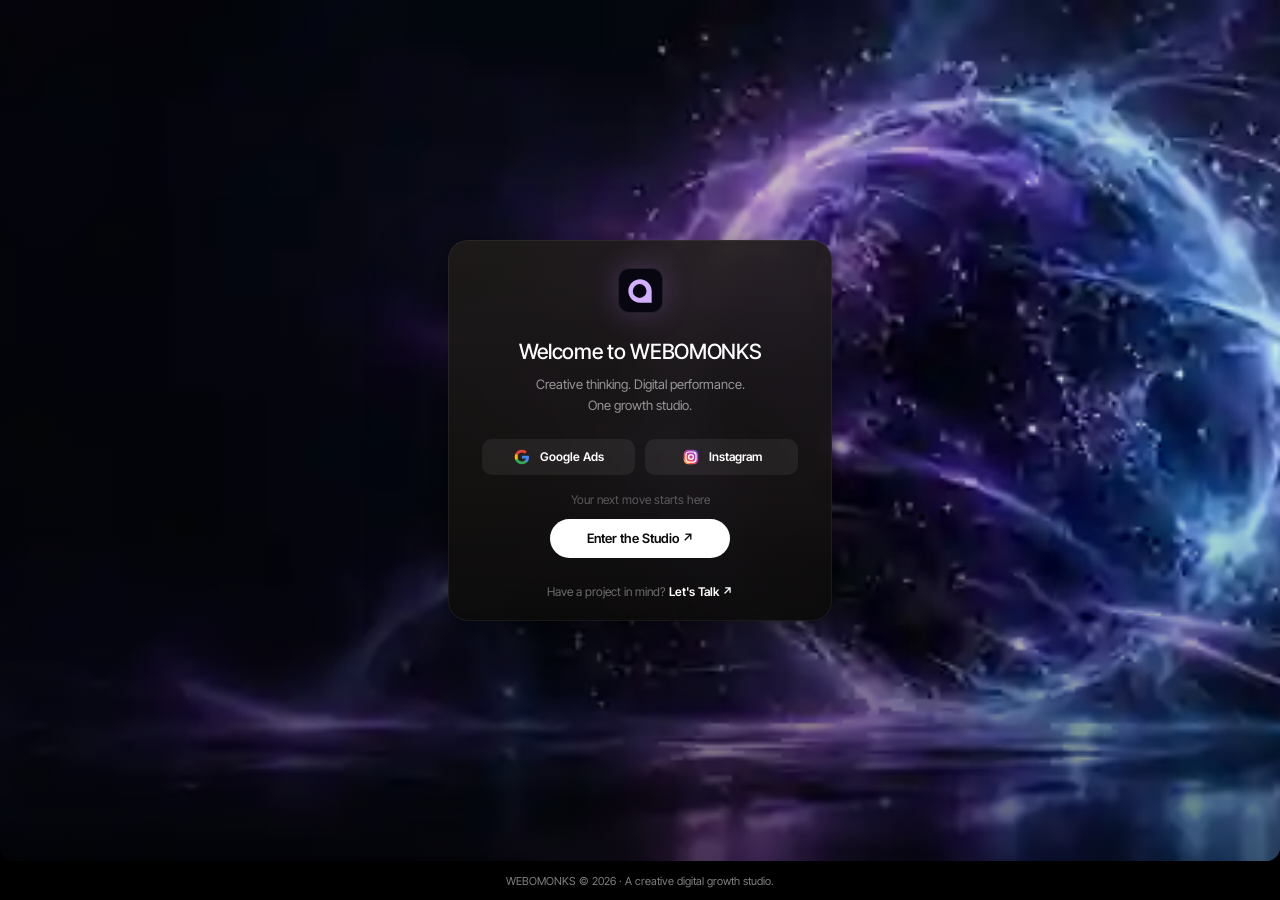
==== commit 8f286b88: "Connect WEBOMONKS enquiries to business email and WhatsApp across all 12 pages" ====
--- a/index.html
+++ b/index.html
@@ -1 +1 @@
-<!doctype html><html lang="en"><head><meta charset="utf-8"><meta name="viewport" content="width=device-width,initial-scale=1,viewport-fit=cover"><meta name="theme-color" content="#000000"><meta name="description" content="WEBOMONKS is a digital growth studio for Meta Ads, Google Ads, SEO, social media and conversion-first brand experiences."><meta property="og:title" content="Home | WEBOMONKS"><meta property="og:description" content="WEBOMONKS is a digital growth studio for Meta Ads, Google Ads, SEO, social media and conversion-first brand experiences."><meta property="og:type" content="website"><meta property="og:url" content="https://webomonks.com/"><link rel="canonical" href="https://webomonks.com/"><title>Home | WEBOMONKS — Digital Growth Studio</title><link rel="preconnect" href="https://fonts.googleapis.com"><link rel="preconnect" href="https://fonts.gstatic.com" crossorigin><link href="https://fonts.googleapis.com/css2?family=Geist+Mono:wght@400;500&family=Inter+Tight:wght@400;500;600&family=Outfit:wght@300;400&display=swap" rel="stylesheet"><link rel="stylesheet" href="assets/wafer-theme.css"><script src="assets/wafer-theme.js" defer></script></head><body data-page="index" data-title="Home"><div class="auth" id="auth"><div class="stage"><video id="castleVideo" crossorigin="anonymous" muted loop playsinline autoplay preload="auto" poster="https://d8j0ntlcm91z4.cloudfront.net/user_38xzZboKViGWJOttwIXH07lWA1P/hf_20261008_132124_50d78eac-e46e-49d5-a59b-de71f535c38d.png"><source src="https://d8j0ntlcm91z4.cloudfront.net/user_38xzZboKViGWJOttwIXH07lWA1P/hf_20261008_132243_cd48b677-64ff-4623-b56b-b53b043ece5d.mp4" type="video/mp4"></video><canvas class="ascii" id="castleAscii" aria-hidden="true"></canvas><div class="card"><div class="logo-tile"><svg viewBox="0 0 24 24" class="brand-glyph" aria-hidden="true"><path fill="currentColor" fill-rule="evenodd" d="M12 2c5.52 0 10 4.48 10 10v10H12C6.48 22 2 17.52 2 12S6.48 2 12 2Zm-.3 4.1a5.9 5.9 0 1 0 0 11.8 5.9 5.9 0 0 0 0-11.8Z"/></svg></div><h1>Welcome to WEBOMONKS</h1><p class="card-sub">Creative thinking. Digital performance.<br>One growth studio.</p><div class="oauth"><a href="google-ads.html" aria-label="Explore Google Ads"><svg xmlns="http://www.w3.org/2000/svg" viewBox="0 0 24 24" aria-hidden="true"><path fill="#4285F4" d="M21.35 12.24c0-.7-.06-1.4-.18-2.07H12v3.91h5.24a4.5 4.5 0 0 1-1.95 2.95v2.46h3.18c1.87-1.72 2.88-4.26 2.88-7.25Z"/><path fill="#34A853" d="M12 21.75a9.74 9.74 0 0 0 6.47-2.36l-3.18-2.46c-.88.6-2 .96-3.29.96a5.78 5.78 0 0 1-5.43-4h-3.3v2.55A9.76 9.76 0 0 0 12 21.75Z"/><path fill="#FBBC05" d="M6.57 13.89a5.88 5.88 0 0 1 0-3.78V7.56h-3.3a9.74 9.74 0 0 0 0 8.88l3.3-2.55Z"/><path fill="#EA4335" d="M12 6.11c1.41 0 2.66.49 3.66 1.43l2.75-2.75A9.42 9.42 0 0 0 12 2.25a9.76 9.76 0 0 0-8.73 5.31l3.3 2.55a5.78 5.78 0 0 1 5.43-4Z"/></svg> Google Ads</a><a href="social-media.html" aria-label="Explore Instagram marketing"><svg xmlns="http://www.w3.org/2000/svg" viewBox="0 0 24 24" aria-hidden="true"><defs><linearGradient id="wmIG" x1="0" y1="1" x2="1" y2="0"><stop stop-color="#FFDD55"/><stop offset=".28" stop-color="#FF543E"/><stop offset=".55" stop-color="#C837AB"/><stop offset="1" stop-color="#5655CE"/></linearGradient></defs><rect x="2.3" y="2.3" width="19.4" height="19.4" rx="6.1" fill="url(#wmIG)"/><rect x="5.3" y="5.3" width="13.4" height="13.4" rx="4" fill="none" stroke="#fff" stroke-width="1.6"/><circle cx="12" cy="12" r="3.2" fill="none" stroke="#fff" stroke-width="1.7"/><circle cx="17.1" cy="6.9" r="1.1" fill="#fff"/></svg> Instagram</a></div><div class="or">Your next move starts here</div><button type="button" id="enterStudio" class="create-account">Enter the Studio ↗</button><p class="login">Have a project in mind? <a href="contact.html">Let's Talk ↗</a></p></div></div><div class="legal">WEBOMONKS © 2026 · A creative digital growth studio.</div></div><div class="app" id="app" aria-hidden="true"><aside class="side" id="sidebar" aria-label="WEBOMONKS navigation"><div class="side-top"><a class="wordmark" href="index.html" aria-label="WEBOMONKS home">webomonks.</a><button type="button" class="collapse" id="collapse" aria-label="Collapse sidebar"><svg viewBox="0 0 24 24" xmlns="http://www.w3.org/2000/svg" fill="none" stroke="currentColor" stroke-width="1.65" stroke-linecap="round" stroke-linejoin="round" aria-hidden="true"><rect x="3" y="4" width="18" height="16" rx="3"/><path d="M9 4v16"/></svg></button><button class="mini-open" type="button" id="expand" aria-label="Expand sidebar"><svg width="17" height="17" viewBox="0 0 24 24"><path fill="currentColor" fill-rule="evenodd" d="M12 2c5.52 0 10 4.48 10 10v10H12C6.48 22 2 17.52 2 12S6.48 2 12 2Zm-.3 4.1a5.9 5.9 0 1 0 0 11.8 5.9 5.9 0 0 0 0-11.8Z"/></svg></button></div><nav id="navMain" aria-label="Services and pages"><a class="nav-link active" href="index.html" aria-current="page"><span class="side-icon"><span class="brand-mark"><svg viewBox="0 0 24 24" xmlns="http://www.w3.org/2000/svg" fill="none" stroke="currentColor" stroke-width="1.65" stroke-linecap="round" stroke-linejoin="round" aria-hidden="true"><path d="m3 11 9-8 9 8v9H3v-9M9 20v-7h6v7"/></svg></span></span><span class="side-label">Overview</span></a><a class="nav-link" href="services.html"><span class="side-icon"><span class="brand-mark"><svg viewBox="0 0 24 24" xmlns="http://www.w3.org/2000/svg" fill="none" stroke="#ffdd91" stroke-width="1.65" stroke-linecap="round" stroke-linejoin="round" aria-hidden="true"><path d="m13 2-10 12h8l-1 8 11-13h-8z"/></svg></span></span><span class="side-label">All Services</span></a><a class="nav-link" href="meta-ads.html"><span class="side-icon"><span class="brand-cluster"><span class="brand-mark"><svg xmlns="http://www.w3.org/2000/svg" viewBox="0 0 48 24" aria-hidden="true"><path fill="none" stroke="#0866FF" stroke-width="3.1" stroke-linecap="round" d="M5.5 17.8C3.9 20.3 1.8 20.1 1.7 17c0-6 4.8-12.4 8.4-12.4 6.3 0 9 16.8 14.7 16.8 4.9 0 7.2-15.6 13.2-16 3.7-.2 8.1 5.7 8.1 11.9 0 4.1-1.3 6.7-4.5 6.7-5.1 0-9.4-17.5-16.3-17.5-4.2 0-7.1 7.3-10.3 11.8Z"/></svg></span><span class="brand-mark"><svg xmlns="http://www.w3.org/2000/svg" viewBox="0 0 24 24" aria-hidden="true"><defs><linearGradient id="wmIG" x1="0" y1="1" x2="1" y2="0"><stop stop-color="#FFDD55"/><stop offset=".28" stop-color="#FF543E"/><stop offset=".55" stop-color="#C837AB"/><stop offset="1" stop-color="#5655CE"/></linearGradient></defs><rect x="2.3" y="2.3" width="19.4" height="19.4" rx="6.1" fill="url(#wmIG)"/><rect x="5.3" y="5.3" width="13.4" height="13.4" rx="4" fill="none" stroke="#fff" stroke-width="1.6"/><circle cx="12" cy="12" r="3.2" fill="none" stroke="#fff" stroke-width="1.7"/><circle cx="17.1" cy="6.9" r="1.1" fill="#fff"/></svg></span></span></span><span class="side-label">Meta Ads</span></a><a class="nav-link" href="google-ads.html"><span class="side-icon"><span class="brand-mark"><svg xmlns="http://www.w3.org/2000/svg" viewBox="0 0 24 24" aria-hidden="true"><path fill="#4285F4" d="M21.35 12.24c0-.7-.06-1.4-.18-2.07H12v3.91h5.24a4.5 4.5 0 0 1-1.95 2.95v2.46h3.18c1.87-1.72 2.88-4.26 2.88-7.25Z"/><path fill="#34A853" d="M12 21.75a9.74 9.74 0 0 0 6.47-2.36l-3.18-2.46c-.88.6-2 .96-3.29.96a5.78 5.78 0 0 1-5.43-4h-3.3v2.55A9.76 9.76 0 0 0 12 21.75Z"/><path fill="#FBBC05" d="M6.57 13.89a5.88 5.88 0 0 1 0-3.78V7.56h-3.3a9.74 9.74 0 0 0 0 8.88l3.3-2.55Z"/><path fill="#EA4335" d="M12 6.11c1.41 0 2.66.49 3.66 1.43l2.75-2.75A9.42 9.42 0 0 0 12 2.25a9.76 9.76 0 0 0-8.73 5.31l3.3 2.55a5.78 5.78 0 0 1 5.43-4Z"/></svg></span></span><span class="side-label">Google Ads</span></a><a class="nav-link" href="seo.html"><span class="side-icon"><span class="brand-mark"><svg viewBox="0 0 24 24" xmlns="http://www.w3.org/2000/svg" fill="none" stroke="#8fe5c3" stroke-width="1.65" stroke-linecap="round" stroke-linejoin="round" aria-hidden="true"><circle cx="10" cy="10" r="6.5"/><path d="m15 15 6 6M7 10h6m-3-3v6"/></svg></span></span><span class="side-label">SEO</span></a><a class="nav-link" href="digital-marketing.html"><span class="side-icon"><span class="brand-mark"><svg viewBox="0 0 24 24" xmlns="http://www.w3.org/2000/svg" fill="none" stroke="#ffdd91" stroke-width="1.65" stroke-linecap="round" stroke-linejoin="round" aria-hidden="true"><path d="m13 2-10 12h8l-1 8 11-13h-8z"/></svg></span></span><span class="side-label">Digital Marketing</span></a><a class="nav-link" href="social-media.html"><span class="side-icon"><span class="brand-cluster"><span class="brand-mark"><svg xmlns="http://www.w3.org/2000/svg" viewBox="0 0 24 24" aria-hidden="true"><defs><linearGradient id="wmIG" x1="0" y1="1" x2="1" y2="0"><stop stop-color="#FFDD55"/><stop offset=".28" stop-color="#FF543E"/><stop offset=".55" stop-color="#C837AB"/><stop offset="1" stop-color="#5655CE"/></linearGradient></defs><rect x="2.3" y="2.3" width="19.4" height="19.4" rx="6.1" fill="url(#wmIG)"/><rect x="5.3" y="5.3" width="13.4" height="13.4" rx="4" fill="none" stroke="#fff" stroke-width="1.6"/><circle cx="12" cy="12" r="3.2" fill="none" stroke="#fff" stroke-width="1.7"/><circle cx="17.1" cy="6.9" r="1.1" fill="#fff"/></svg></span><span class="brand-mark"><svg xmlns="http://www.w3.org/2000/svg" viewBox="0 0 24 24" aria-hidden="true"><rect x="1.7" y="1.7" width="20.6" height="20.6" rx="5" fill="#1877F2"/><path d="M14.8 8.3h2V5.25c-.38-.05-1.58-.14-3.02-.14-3.07 0-5.06 1.85-5.06 5.23v2.62H5.6v3.47h3.12v5.81h3.74v-5.81h3.12l.5-3.47h-3.62v-2.28c0-1 .29-1.68 1.85-1.68h.49Z" fill="#fff"/></svg></span></span></span><span class="side-label">Social Media</span></a><a class="nav-link" href="landing-pages.html"><span class="side-icon"><span class="brand-mark"><svg viewBox="0 0 24 24" xmlns="http://www.w3.org/2000/svg" fill="none" stroke="#d4b0ff" stroke-width="1.65" stroke-linecap="round" stroke-linejoin="round" aria-hidden="true"><rect x="3" y="3" width="18" height="18" rx="3"/><path d="M3 8h18M7 5.5h.01M10 5.5h.01M7 12h10M7 16h6"/></svg></span></span><span class="side-label">Landing Pages</span></a><a class="nav-link" href="strategy.html"><span class="side-icon"><span class="brand-mark"><svg viewBox="0 0 24 24" xmlns="http://www.w3.org/2000/svg" fill="none" stroke="#8ff1d4" stroke-width="1.65" stroke-linecap="round" stroke-linejoin="round" aria-hidden="true"><path d="M4 18V6m0 12h17M8 15l4-5 4 2 4-7"/></svg></span></span><span class="side-label">Strategy</span></a></nav><nav class="side-footer" aria-label="Company pages"><a class="nav-link" href="about.html"><span class="side-icon"><span class="brand-mark"><svg viewBox="0 0 24 24" xmlns="http://www.w3.org/2000/svg" fill="none" stroke="currentColor" stroke-width="1.65" stroke-linecap="round" stroke-linejoin="round" aria-hidden="true"><circle cx="12" cy="8" r="3.2"/><path d="M5 20c0-4.5 14-4.5 14 0"/></svg></span></span><span class="side-label">About</span></a><a class="nav-link" href="insights.html"><span class="side-icon"><span class="brand-mark"><svg viewBox="0 0 24 24" xmlns="http://www.w3.org/2000/svg" fill="none" stroke="#e7b9ff" stroke-width="1.65" stroke-linecap="round" stroke-linejoin="round" aria-hidden="true"><path d="M4 19h16M7 15l4-5 4 2 3-6"/><circle cx="7" cy="15" r="1"/><circle cx="11" cy="10" r="1"/></svg></span></span><span class="side-label">Insights</span></a><a class="nav-link" href="contact.html"><span class="side-icon"><span class="brand-mark"><svg viewBox="0 0 24 24" xmlns="http://www.w3.org/2000/svg" fill="none" stroke="currentColor" stroke-width="1.65" stroke-linecap="round" stroke-linejoin="round" aria-hidden="true"><rect x="2.5" y="4.5" width="19" height="15" rx="3"/><path d="m3 7 9 6 9-6"/></svg></span></span><span class="side-label">Contact</span></a></nav></aside><section class="panel" id="panel" aria-label="WEBOMONKS digital growth dashboard"><video id="skyVideo" crossorigin="anonymous" muted loop playsinline preload="auto" poster="https://d8j0ntlcm91z4.cloudfront.net/user_38xzZboKViGWJOttwIXH07lWA1P/hf_20261008_132137_6359ecf6-579c-4ff9-9f28-b220076e9195.png"><source src="https://d8j0ntlcm91z4.cloudfront.net/user_38xzZboKViGWJOttwIXH07lWA1P/hf_20261008_132231_6df9b9a8-6975-4855-bdd8-5d72911d6ca5.mp4" type="video/mp4"></video><canvas class="ascii" id="skyAscii" aria-hidden="true"></canvas><button type="button" class="search-pill" id="search" aria-label="Search services"><svg viewBox="0 0 24 24" xmlns="http://www.w3.org/2000/svg" fill="none" stroke="currentColor" stroke-width="1.65" stroke-linecap="round" stroke-linejoin="round" aria-hidden="true"><circle cx="10.7" cy="10.7" r="6.8"/><path d="m16 16 5 5"/></svg><kbd>/</kbd></button><div class="studio-search" id="studioSearch" hidden><label for="studioSearchInput" class="sr-only">Search pages</label><input id="studioSearchInput" type="search" placeholder="Search services, SEO, Google Ads…"><div class="studio-search-results" id="studioSearchResults"></div><small>Press Esc to close · Enter to open a result</small></div><div class="scroller" id="scroll"><div class="column"><header class="hero rise" style="--i:0"><span class="hero-badge"><span class="brand-mark"><svg viewBox="0 0 24 24" xmlns="http://www.w3.org/2000/svg" fill="none" stroke="currentColor" stroke-width="1.65" stroke-linecap="round" stroke-linejoin="round" aria-hidden="true"><path d="m3 11 9-8 9 8v9H3v-9M9 20v-7h6v7"/></svg></span> WEBOMONKS / HOME</span><div class="hero-orbit"><canvas id="scene3d" aria-label="Animated 3D particle sphere"></canvas></div><h2>Welcome to WEBOMONKS.<br>Make your next move matter.</h2><p>Creative ideas, search visibility and performance marketing—all working toward growth.</p><div class="channel-strip"><a class="channel-pill" href="google-ads.html"><svg xmlns="http://www.w3.org/2000/svg" viewBox="0 0 24 24" aria-hidden="true"><path fill="#4285F4" d="M21.35 12.24c0-.7-.06-1.4-.18-2.07H12v3.91h5.24a4.5 4.5 0 0 1-1.95 2.95v2.46h3.18c1.87-1.72 2.88-4.26 2.88-7.25Z"/><path fill="#34A853" d="M12 21.75a9.74 9.74 0 0 0 6.47-2.36l-3.18-2.46c-.88.6-2 .96-3.29.96a5.78 5.78 0 0 1-5.43-4h-3.3v2.55A9.76 9.76 0 0 0 12 21.75Z"/><path fill="#FBBC05" d="M6.57 13.89a5.88 5.88 0 0 1 0-3.78V7.56h-3.3a9.74 9.74 0 0 0 0 8.88l3.3-2.55Z"/><path fill="#EA4335" d="M12 6.11c1.41 0 2.66.49 3.66 1.43l2.75-2.75A9.42 9.42 0 0 0 12 2.25a9.76 9.76 0 0 0-8.73 5.31l3.3 2.55a5.78 5.78 0 0 1 5.43-4Z"/></svg> Google Ads</a><a class="channel-pill" href="meta-ads.html"><svg xmlns="http://www.w3.org/2000/svg" viewBox="0 0 48 24" aria-hidden="true"><path fill="none" stroke="#0866FF" stroke-width="3.1" stroke-linecap="round" d="M5.5 17.8C3.9 20.3 1.8 20.1 1.7 17c0-6 4.8-12.4 8.4-12.4 6.3 0 9 16.8 14.7 16.8 4.9 0 7.2-15.6 13.2-16 3.7-.2 8.1 5.7 8.1 11.9 0 4.1-1.3 6.7-4.5 6.7-5.1 0-9.4-17.5-16.3-17.5-4.2 0-7.1 7.3-10.3 11.8Z"/></svg> Meta Ads</a><a class="channel-pill" href="social-media.html"><svg xmlns="http://www.w3.org/2000/svg" viewBox="0 0 24 24" aria-hidden="true"><defs><linearGradient id="wmIG" x1="0" y1="1" x2="1" y2="0"><stop stop-color="#FFDD55"/><stop offset=".28" stop-color="#FF543E"/><stop offset=".55" stop-color="#C837AB"/><stop offset="1" stop-color="#5655CE"/></linearGradient></defs><rect x="2.3" y="2.3" width="19.4" height="19.4" rx="6.1" fill="url(#wmIG)"/><rect x="5.3" y="5.3" width="13.4" height="13.4" rx="4" fill="none" stroke="#fff" stroke-width="1.6"/><circle cx="12" cy="12" r="3.2" fill="none" stroke="#fff" stroke-width="1.7"/><circle cx="17.1" cy="6.9" r="1.1" fill="#fff"/></svg> Instagram</a><a class="channel-pill" href="seo.html"><svg viewBox="0 0 24 24" xmlns="http://www.w3.org/2000/svg" fill="none" stroke="#8fe5c3" stroke-width="1.65" stroke-linecap="round" stroke-linejoin="round" aria-hidden="true"><circle cx="10" cy="10" r="6.5"/><path d="m15 15 6 6M7 10h6m-3-3v6"/></svg> SEO</a></div></header><div class="get-wrap rise" style="--i:4"><div class="get-inner"><div class="burst" aria-hidden="true"><div class="burst-dots"></div><svg class="burst-rays" viewBox="0 0 400 300" aria-hidden="true"><defs><radialGradient id="rayFade"><stop offset="0%" stop-color="#fff" stop-opacity=".95"/><stop offset="55%" stop-color="#fff" stop-opacity=".45"/><stop offset="100%" stop-color="#fff" stop-opacity="0"/></radialGradient></defs><line x1="222" y1="150" x2="340" y2="150" stroke="url(#rayFade)" stroke-width=".85" style="animation:ray-pulse 4s ease-in-out infinite;animation-delay:0s"/><line x1="221.34650597807192" y1="155.3222817031927" x2="387.2670751712673" y2="196.69092585073588" stroke="url(#rayFade)" stroke-width=".85" style="animation:ray-pulse 4s ease-in-out infinite;animation-delay:0.18s"/><line x1="218.85768061544647" y1="161.3308376480212" x2="325.1464259025084" y2="225.1955589368679" stroke="url(#rayFade)" stroke-width=".85" style="animation:ray-pulse 4s ease-in-out infinite;animation-delay:0.36s"/><line x1="213.54455245716449" y1="167.33623657934788" x2="322.516633589806" y2="306.8141399677377" stroke="url(#rayFade)" stroke-width=".85" style="animation:ray-pulse 4s ease-in-out infinite;animation-delay:0.54s"/><line x1="208.24134505515008" y1="170.39804480046934" x2="256.9402021992186" y2="290.9319458941517" stroke="url(#rayFade)" stroke-width=".85" style="animation:ray-pulse 4s ease-in-out infinite;animation-delay:0.72s"/><line x1="200" y1="172" x2="200" y2="355" stroke="url(#rayFade)" stroke-width=".85" style="animation:ray-pulse 4s ease-in-out infinite;animation-delay:0.8999999999999999s"/><line x1="193.20162612375117" y1="170.92324335849338" x2="151.17531488875832" y2="300.2669295746343" stroke="url(#rayFade)" stroke-width=".85" style="animation:ray-pulse 4s ease-in-out infinite;animation-delay:1.08s"/><line x1="187.6977561236436" y1="168.2388265962109" x2="82.01029736767245" y2="324.9269278091138" stroke="url(#rayFade)" stroke-width=".85" style="animation:ray-pulse 4s ease-in-out infinite;animation-delay:0s"/><line x1="182.90278884794665" y1="163.84504860309642" x2="72.5480623210568" y2="253.2085441321734" stroke="url(#rayFade)" stroke-width=".85" style="animation:ray-pulse 4s ease-in-out infinite;animation-delay:0.18s"/><line x1="179.32676234271003" y1="157.52444315316473" x2="-3.913298710542108" y2="224.21837110167013" stroke="url(#rayFade)" stroke-width=".85" style="animation:ray-pulse 4s ease-in-out infinite;animation-delay:0.36s"/><line x1="178" y1="150" x2="30" y2="150.00000000000003" stroke="url(#rayFade)" stroke-width=".85" style="animation:ray-pulse 4s ease-in-out infinite;animation-delay:0.54s"/><line x1="178.9612953688132" y1="143.5678224960998" x2="-13.25596057975693" y2="84.80110984682979" stroke="url(#rayFade)" stroke-width=".85" style="animation:ray-pulse 4s ease-in-out infinite;animation-delay:0.72s"/><line x1="181.7611734037891" y1="137.6977561236436" x2="54.08938723031264" y2="51.58204898914859" stroke="url(#rayFade)" stroke-width=".85" style="animation:ray-pulse 4s ease-in-out infinite;animation-delay:0.8999999999999999s"/><line x1="186.76006949065493" y1="132.43001877895955" x2="62.18435969818094" y2="-32.88753180083006" stroke="url(#rayFade)" stroke-width=".85" style="animation:ray-pulse 4s ease-in-out infinite;animation-delay:1.08s"/><line x1="192.83750060194257" y1="129.198591336815" x2="140.7465958887975" y2="-22.084380759075657" stroke="url(#rayFade)" stroke-width=".85" style="animation:ray-pulse 4s ease-in-out infinite;animation-delay:0s"/><line x1="200" y1="128" x2="199.99999999999994" y2="-85" stroke="url(#rayFade)" stroke-width=".85" style="animation:ray-pulse 4s ease-in-out infinite;animation-delay:0.18s"/><line x1="206.79837387624883" y1="129.07675664150662" x2="258.0951949424901" y2="-28.798625063488885" stroke="url(#rayFade)" stroke-width=".85" style="animation:ray-pulse 4s ease-in-out infinite;animation-delay:0.36s"/><line x1="212.9312755504344" y1="132.20162612375117" x2="282.87772057323866" y2="35.928603793132396" stroke="url(#rayFade)" stroke-width=".85" style="animation:ray-pulse 4s ease-in-out infinite;animation-delay:0.54s"/><line x1="217.33623657934788" y1="136.45544754283551" x2="352.874086199704" y2="30.561673786822183" stroke="url(#rayFade)" stroke-width=".85" style="animation:ray-pulse 4s ease-in-out infinite;animation-delay:0.72s"/><line x1="220.80140866318496" y1="142.83750060194254" x2="338.99123061309956" y2="102.14148129479784" stroke="url(#rayFade)" stroke-width=".85" style="animation:ray-pulse 4s ease-in-out infinite;animation-delay:0.8999999999999999s"/></svg><div class="burst-tile"><svg viewBox="0 0 24 24"><path fill="currentColor" fill-rule="evenodd" d="M12 2c5.52 0 10 4.48 10 10v10H12C6.48 22 2 17.52 2 12S6.48 2 12 2Zm-.3 4.1a5.9 5.9 0 1 0 0 11.8 5.9 5.9 0 0 0 0-11.8Z"/></svg></div></div><div class="get-header"><span>YOUR GROWTH PLAYBOOK</span><span class="get-status">3 essential moves <span class="spinner" aria-hidden="true"></span></span></div><ol class="get-list"><li><span class="check-circle"><svg viewBox="0 0 24 24" xmlns="http://www.w3.org/2000/svg" fill="none" stroke="currentColor" stroke-width="1.65" stroke-linecap="round" stroke-linejoin="round" aria-hidden="true"><path d="m5 12 4 4L19 6"/></svg></span><span>01. Understand your goals and audience</span></li><li><span class="check-circle"><svg viewBox="0 0 24 24" xmlns="http://www.w3.org/2000/svg" fill="none" stroke="currentColor" stroke-width="1.65" stroke-linecap="round" stroke-linejoin="round" aria-hidden="true"><path d="m5 12 4 4L19 6"/></svg></span><span>02. Choose smarter channels and creative</span></li><li><a href="contact.html" aria-label="Discuss your growth plan"><span class="check-circle"><svg viewBox="0 0 24 24" xmlns="http://www.w3.org/2000/svg" fill="none" stroke="currentColor" stroke-width="1.65" stroke-linecap="round" stroke-linejoin="round" aria-hidden="true"><path d="M5 12h14m-7-7 7 7-7 7"/></svg></span><span>03. Let's build your next growth move</span><span class="chev"><svg viewBox="0 0 24 24" xmlns="http://www.w3.org/2000/svg" fill="none" stroke="currentColor" stroke-width="1.65" stroke-linecap="round" stroke-linejoin="round" aria-hidden="true"><path d="M5 12h14m-7-7 7 7-7 7"/></svg></span></a></li></ol></div></div><h3 class="subhead rise" style="--i:5">Services built for growth</h3><section class="model-block rise first" style="--i:6" data-service="meta ads"><div class="model-name"><span class="badge"><span class="brand-cluster"><span class="brand-mark"><svg xmlns="http://www.w3.org/2000/svg" viewBox="0 0 48 24" aria-hidden="true"><path fill="none" stroke="#0866FF" stroke-width="3.1" stroke-linecap="round" d="M5.5 17.8C3.9 20.3 1.8 20.1 1.7 17c0-6 4.8-12.4 8.4-12.4 6.3 0 9 16.8 14.7 16.8 4.9 0 7.2-15.6 13.2-16 3.7-.2 8.1 5.7 8.1 11.9 0 4.1-1.3 6.7-4.5 6.7-5.1 0-9.4-17.5-16.3-17.5-4.2 0-7.1 7.3-10.3 11.8Z"/></svg></span><span class="brand-mark"><svg xmlns="http://www.w3.org/2000/svg" viewBox="0 0 24 24" aria-hidden="true"><defs><linearGradient id="wmIG" x1="0" y1="1" x2="1" y2="0"><stop stop-color="#FFDD55"/><stop offset=".28" stop-color="#FF543E"/><stop offset=".55" stop-color="#C837AB"/><stop offset="1" stop-color="#5655CE"/></linearGradient></defs><rect x="2.3" y="2.3" width="19.4" height="19.4" rx="6.1" fill="url(#wmIG)"/><rect x="5.3" y="5.3" width="13.4" height="13.4" rx="4" fill="none" stroke="#fff" stroke-width="1.6"/><circle cx="12" cy="12" r="3.2" fill="none" stroke="#fff" stroke-width="1.7"/><circle cx="17.1" cy="6.9" r="1.1" fill="#fff"/></svg></span></span></span>Meta Ads</div><div class="model-card"><button type="button" class="model-summary" aria-expanded="false"><span class="model-desc">Better Facebook and Instagram campaigns start with better creative and targeting.</span><div class="tags"><span class="tag"><svg viewBox="0 0 24 24" xmlns="http://www.w3.org/2000/svg" fill="none" stroke="#8ff1d4" stroke-width="1.65" stroke-linecap="round" stroke-linejoin="round" aria-hidden="true"><path d="M4 18V6m0 12h17M8 15l4-5 4 2 4-7"/></svg>Planning</span><span class="tag"><svg viewBox="0 0 24 24" xmlns="http://www.w3.org/2000/svg" fill="none" stroke="#ffdd91" stroke-width="1.65" stroke-linecap="round" stroke-linejoin="round" aria-hidden="true"><path d="m13 2-10 12h8l-1 8 11-13h-8z"/></svg>Creative</span><span class="tag"><svg viewBox="0 0 24 24" xmlns="http://www.w3.org/2000/svg" fill="none" stroke="#e7b9ff" stroke-width="1.65" stroke-linecap="round" stroke-linejoin="round" aria-hidden="true"><path d="M4 19h16M7 15l4-5 4 2 3-6"/><circle cx="7" cy="15" r="1"/><circle cx="11" cy="10" r="1"/></svg>Measurement</span></div><div class="stats"><div class="stat"><div class="stat-label">FOCUS</div><div class="stat-value">Facebook + Instagram</div></div><div class="stat"><div class="stat-label">CHANNEL</div><div class="stat-value">Creative &amp; targeting</div></div><div class="stat"><div class="stat-label">OUTCOME</div><div class="stat-value">Lead generation</div></div></div><span class="toggle-pill" aria-hidden="true"><svg viewBox="0 0 24 24" xmlns="http://www.w3.org/2000/svg" fill="none" stroke="currentColor" stroke-width="1.65" stroke-linecap="round" stroke-linejoin="round" aria-hidden="true"><path d="m6 9 6 6 6-6"/></svg></span></button><div class="expanded"><div class="expanded-clip"><div class="code-box"><h3 class="subhead">What we can help you achieve</h3><p class="detail-intro">Better Facebook and Instagram campaigns start with better creative and targeting.</p><ul class="service-points"><li>Audience intelligence: Research customer segments and shape purposeful targeting.</li><li>Creative testing: Test hooks, formats and messaging without guessing.</li><li>Lead generation: Bring relevant prospects into a clear enquiry journey.</li><li>Retargeting: Reconnect with people who have already shown interest.</li><li>Pixel &amp; event setup: Measure meaningful on-site events and conversions.</li></ul><a class="service-action" href="contact.html?service=Meta%20Ads">Discuss Meta Ads ↗</a> <a href="meta-ads.html" style="display:inline-flex;color:#d6c5ff;font-size:12px;margin:15px">Full details →</a></div></div></div></div></section><section class="model-block rise" style="--i:7.4" data-service="google ads"><div class="model-name"><span class="badge"><span class="brand-mark"><svg xmlns="http://www.w3.org/2000/svg" viewBox="0 0 24 24" aria-hidden="true"><path fill="#4285F4" d="M21.35 12.24c0-.7-.06-1.4-.18-2.07H12v3.91h5.24a4.5 4.5 0 0 1-1.95 2.95v2.46h3.18c1.87-1.72 2.88-4.26 2.88-7.25Z"/><path fill="#34A853" d="M12 21.75a9.74 9.74 0 0 0 6.47-2.36l-3.18-2.46c-.88.6-2 .96-3.29.96a5.78 5.78 0 0 1-5.43-4h-3.3v2.55A9.76 9.76 0 0 0 12 21.75Z"/><path fill="#FBBC05" d="M6.57 13.89a5.88 5.88 0 0 1 0-3.78V7.56h-3.3a9.74 9.74 0 0 0 0 8.88l3.3-2.55Z"/><path fill="#EA4335" d="M12 6.11c1.41 0 2.66.49 3.66 1.43l2.75-2.75A9.42 9.42 0 0 0 12 2.25a9.76 9.76 0 0 0-8.73 5.31l3.3 2.55a5.78 5.78 0 0 1 5.43-4Z"/></svg></span></span>Google Ads</div><div class="model-card"><button type="button" class="model-summary" aria-expanded="false"><span class="model-desc">Turn intent into measurable Google Ads campaigns.</span><div class="tags"><span class="tag"><svg viewBox="0 0 24 24" xmlns="http://www.w3.org/2000/svg" fill="none" stroke="#8ff1d4" stroke-width="1.65" stroke-linecap="round" stroke-linejoin="round" aria-hidden="true"><path d="M4 18V6m0 12h17M8 15l4-5 4 2 4-7"/></svg>Planning</span><span class="tag"><svg viewBox="0 0 24 24" xmlns="http://www.w3.org/2000/svg" fill="none" stroke="#ffdd91" stroke-width="1.65" stroke-linecap="round" stroke-linejoin="round" aria-hidden="true"><path d="m13 2-10 12h8l-1 8 11-13h-8z"/></svg>Creative</span><span class="tag"><svg viewBox="0 0 24 24" xmlns="http://www.w3.org/2000/svg" fill="none" stroke="#e7b9ff" stroke-width="1.65" stroke-linecap="round" stroke-linejoin="round" aria-hidden="true"><path d="M4 19h16M7 15l4-5 4 2 3-6"/><circle cx="7" cy="15" r="1"/><circle cx="11" cy="10" r="1"/></svg>Measurement</span></div><div class="stats"><div class="stat"><div class="stat-label">FOCUS</div><div class="stat-value">Search campaigns</div></div><div class="stat"><div class="stat-label">CHANNEL</div><div class="stat-value">High-intent clicks</div></div><div class="stat"><div class="stat-label">OUTCOME</div><div class="stat-value">Conversion goals</div></div></div><span class="toggle-pill" aria-hidden="true"><svg viewBox="0 0 24 24" xmlns="http://www.w3.org/2000/svg" fill="none" stroke="currentColor" stroke-width="1.65" stroke-linecap="round" stroke-linejoin="round" aria-hidden="true"><path d="m6 9 6 6 6-6"/></svg></span></button><div class="expanded"><div class="expanded-clip"><div class="code-box"><h3 class="subhead">What we can help you achieve</h3><p class="detail-intro">Turn intent into measurable Google Ads campaigns.</p><ul class="service-points"><li>Search intent mapping: Identify relevant keyword themes based on your offering.</li><li>Campaign architecture: Organize ads and targeting around clear business goals.</li><li>Responsive ad copy: Create persuasive, relevant copy for search placements.</li><li>Landing page alignment: Match ad expectations with a focused destination.</li><li>Conversion tracking: Track high-value actions instead of vanity clicks.</li></ul><a class="service-action" href="contact.html?service=Google%20Ads">Discuss Google Ads ↗</a> <a href="google-ads.html" style="display:inline-flex;color:#d6c5ff;font-size:12px;margin:15px">Full details →</a></div></div></div></div></section><section class="model-block rise" style="--i:8.8" data-service="seo services"><div class="model-name"><span class="badge"><span class="brand-mark"><svg viewBox="0 0 24 24" xmlns="http://www.w3.org/2000/svg" fill="none" stroke="#8fe5c3" stroke-width="1.65" stroke-linecap="round" stroke-linejoin="round" aria-hidden="true"><circle cx="10" cy="10" r="6.5"/><path d="m15 15 6 6M7 10h6m-3-3v6"/></svg></span></span>SEO Services</div><div class="model-card"><button type="button" class="model-summary" aria-expanded="false"><span class="model-desc">Help more people discover your website with thoughtful SEO.</span><div class="tags"><span class="tag"><svg viewBox="0 0 24 24" xmlns="http://www.w3.org/2000/svg" fill="none" stroke="#8ff1d4" stroke-width="1.65" stroke-linecap="round" stroke-linejoin="round" aria-hidden="true"><path d="M4 18V6m0 12h17M8 15l4-5 4 2 4-7"/></svg>Planning</span><span class="tag"><svg viewBox="0 0 24 24" xmlns="http://www.w3.org/2000/svg" fill="none" stroke="#ffdd91" stroke-width="1.65" stroke-linecap="round" stroke-linejoin="round" aria-hidden="true"><path d="m13 2-10 12h8l-1 8 11-13h-8z"/></svg>Creative</span><span class="tag"><svg viewBox="0 0 24 24" xmlns="http://www.w3.org/2000/svg" fill="none" stroke="#e7b9ff" stroke-width="1.65" stroke-linecap="round" stroke-linejoin="round" aria-hidden="true"><path d="M4 19h16M7 15l4-5 4 2 3-6"/><circle cx="7" cy="15" r="1"/><circle cx="11" cy="10" r="1"/></svg>Measurement</span></div><div class="stats"><div class="stat"><div class="stat-label">FOCUS</div><div class="stat-value">Search visibility</div></div><div class="stat"><div class="stat-label">CHANNEL</div><div class="stat-value">Technical + content</div></div><div class="stat"><div class="stat-label">OUTCOME</div><div class="stat-value">Organic growth</div></div></div><span class="toggle-pill" aria-hidden="true"><svg viewBox="0 0 24 24" xmlns="http://www.w3.org/2000/svg" fill="none" stroke="currentColor" stroke-width="1.65" stroke-linecap="round" stroke-linejoin="round" aria-hidden="true"><path d="m6 9 6 6 6-6"/></svg></span></button><div class="expanded"><div class="expanded-clip"><div class="code-box"><h3 class="subhead">What we can help you achieve</h3><p class="detail-intro">Help more people discover your website with thoughtful SEO.</p><ul class="service-points"><li>Technical audit: Review crawlability, indexing and website structure.</li><li>Keyword planning: Map topics and queries to useful pages and content.</li><li>On-page optimization: Improve titles, page structure and search relevance.</li><li>Content direction: Create helpful content grounded in audience questions.</li><li>Local SEO: Strengthen location-relevant discovery where appropriate.</li></ul><a class="service-action" href="contact.html?service=SEO%20Services">Discuss SEO Services ↗</a> <a href="seo.html" style="display:inline-flex;color:#d6c5ff;font-size:12px;margin:15px">Full details →</a></div></div></div></div></section><section class="model-block rise" style="--i:10.2" data-service="digital marketing"><div class="model-name"><span class="badge"><span class="brand-mark"><svg viewBox="0 0 24 24" xmlns="http://www.w3.org/2000/svg" fill="none" stroke="#ffdd91" stroke-width="1.65" stroke-linecap="round" stroke-linejoin="round" aria-hidden="true"><path d="m13 2-10 12h8l-1 8 11-13h-8z"/></svg></span></span>Digital Marketing</div><div class="model-card"><button type="button" class="model-summary" aria-expanded="false"><span class="model-desc">Unite your digital marketing channels around your business goals.</span><div class="tags"><span class="tag"><svg viewBox="0 0 24 24" xmlns="http://www.w3.org/2000/svg" fill="none" stroke="#8ff1d4" stroke-width="1.65" stroke-linecap="round" stroke-linejoin="round" aria-hidden="true"><path d="M4 18V6m0 12h17M8 15l4-5 4 2 4-7"/></svg>Planning</span><span class="tag"><svg viewBox="0 0 24 24" xmlns="http://www.w3.org/2000/svg" fill="none" stroke="#ffdd91" stroke-width="1.65" stroke-linecap="round" stroke-linejoin="round" aria-hidden="true"><path d="m13 2-10 12h8l-1 8 11-13h-8z"/></svg>Creative</span><span class="tag"><svg viewBox="0 0 24 24" xmlns="http://www.w3.org/2000/svg" fill="none" stroke="#e7b9ff" stroke-width="1.65" stroke-linecap="round" stroke-linejoin="round" aria-hidden="true"><path d="M4 19h16M7 15l4-5 4 2 3-6"/><circle cx="7" cy="15" r="1"/><circle cx="11" cy="10" r="1"/></svg>Measurement</span></div><div class="stats"><div class="stat"><div class="stat-label">FOCUS</div><div class="stat-value">Multi-channel</div></div><div class="stat"><div class="stat-label">CHANNEL</div><div class="stat-value">Growth roadmap</div></div><div class="stat"><div class="stat-label">OUTCOME</div><div class="stat-value">Performance signals</div></div></div><span class="toggle-pill" aria-hidden="true"><svg viewBox="0 0 24 24" xmlns="http://www.w3.org/2000/svg" fill="none" stroke="currentColor" stroke-width="1.65" stroke-linecap="round" stroke-linejoin="round" aria-hidden="true"><path d="m6 9 6 6 6-6"/></svg></span></button><div class="expanded"><div class="expanded-clip"><div class="code-box"><h3 class="subhead">What we can help you achieve</h3><p class="detail-intro">Unite your digital marketing channels around your business goals.</p><ul class="service-points"><li>Growth planning: Identify priorities based on your business stage.</li><li>Channel selection: Choose the right mix of paid and organic efforts.</li><li>Customer journey: Understand how people discover, evaluate and convert.</li><li>Content direction: Plan useful messaging and creative themes.</li><li>Campaign coordination: Keep paid media and organic activity aligned.</li></ul><a class="service-action" href="contact.html?service=Digital%20Marketing">Discuss Digital Marketing ↗</a> <a href="digital-marketing.html" style="display:inline-flex;color:#d6c5ff;font-size:12px;margin:15px">Full details →</a></div></div></div></div></section><section class="model-block rise" style="--i:11.6" data-service="social media"><div class="model-name"><span class="badge"><span class="brand-cluster"><span class="brand-mark"><svg xmlns="http://www.w3.org/2000/svg" viewBox="0 0 24 24" aria-hidden="true"><defs><linearGradient id="wmIG" x1="0" y1="1" x2="1" y2="0"><stop stop-color="#FFDD55"/><stop offset=".28" stop-color="#FF543E"/><stop offset=".55" stop-color="#C837AB"/><stop offset="1" stop-color="#5655CE"/></linearGradient></defs><rect x="2.3" y="2.3" width="19.4" height="19.4" rx="6.1" fill="url(#wmIG)"/><rect x="5.3" y="5.3" width="13.4" height="13.4" rx="4" fill="none" stroke="#fff" stroke-width="1.6"/><circle cx="12" cy="12" r="3.2" fill="none" stroke="#fff" stroke-width="1.7"/><circle cx="17.1" cy="6.9" r="1.1" fill="#fff"/></svg></span><span class="brand-mark"><svg xmlns="http://www.w3.org/2000/svg" viewBox="0 0 24 24" aria-hidden="true"><rect x="1.7" y="1.7" width="20.6" height="20.6" rx="5" fill="#1877F2"/><path d="M14.8 8.3h2V5.25c-.38-.05-1.58-.14-3.02-.14-3.07 0-5.06 1.85-5.06 5.23v2.62H5.6v3.47h3.12v5.81h3.74v-5.81h3.12l.5-3.47h-3.62v-2.28c0-1 .29-1.68 1.85-1.68h.49Z" fill="#fff"/></svg></span></span></span>Social Media</div><div class="model-card"><button type="button" class="model-summary" aria-expanded="false"><span class="model-desc">Build social media content that people want to follow.</span><div class="tags"><span class="tag"><svg viewBox="0 0 24 24" xmlns="http://www.w3.org/2000/svg" fill="none" stroke="#8ff1d4" stroke-width="1.65" stroke-linecap="round" stroke-linejoin="round" aria-hidden="true"><path d="M4 18V6m0 12h17M8 15l4-5 4 2 4-7"/></svg>Planning</span><span class="tag"><svg viewBox="0 0 24 24" xmlns="http://www.w3.org/2000/svg" fill="none" stroke="#ffdd91" stroke-width="1.65" stroke-linecap="round" stroke-linejoin="round" aria-hidden="true"><path d="m13 2-10 12h8l-1 8 11-13h-8z"/></svg>Creative</span><span class="tag"><svg viewBox="0 0 24 24" xmlns="http://www.w3.org/2000/svg" fill="none" stroke="#e7b9ff" stroke-width="1.65" stroke-linecap="round" stroke-linejoin="round" aria-hidden="true"><path d="M4 19h16M7 15l4-5 4 2 3-6"/><circle cx="7" cy="15" r="1"/><circle cx="11" cy="10" r="1"/></svg>Measurement</span></div><div class="stats"><div class="stat"><div class="stat-label">FOCUS</div><div class="stat-value">Instagram + Facebook</div></div><div class="stat"><div class="stat-label">CHANNEL</div><div class="stat-value">Creative direction</div></div><div class="stat"><div class="stat-label">OUTCOME</div><div class="stat-value">Brand engagement</div></div></div><span class="toggle-pill" aria-hidden="true"><svg viewBox="0 0 24 24" xmlns="http://www.w3.org/2000/svg" fill="none" stroke="currentColor" stroke-width="1.65" stroke-linecap="round" stroke-linejoin="round" aria-hidden="true"><path d="m6 9 6 6 6-6"/></svg></span></button><div class="expanded"><div class="expanded-clip"><div class="code-box"><h3 class="subhead">What we can help you achieve</h3><p class="detail-intro">Build social media content that people want to follow.</p><ul class="service-points"><li>Brand voice: Establish a clear visual and written identity.</li><li>Content pillars: Define recurring topics relevant to your audience.</li><li>Creative concepts: Design repeatable content directions and formats.</li><li>Publishing plan: Organize content around a realistic cadence.</li><li>Community approach: Plan engagement with your audience.</li></ul><a class="service-action" href="contact.html?service=Social%20Media">Discuss Social Media ↗</a> <a href="social-media.html" style="display:inline-flex;color:#d6c5ff;font-size:12px;margin:15px">Full details →</a></div></div></div></div></section><section class="model-block rise" style="--i:13" data-service="landing pages"><div class="model-name"><span class="badge"><span class="brand-mark"><svg viewBox="0 0 24 24" xmlns="http://www.w3.org/2000/svg" fill="none" stroke="#d4b0ff" stroke-width="1.65" stroke-linecap="round" stroke-linejoin="round" aria-hidden="true"><rect x="3" y="3" width="18" height="18" rx="3"/><path d="M3 8h18M7 5.5h.01M10 5.5h.01M7 12h10M7 16h6"/></svg></span></span>Landing Pages</div><div class="model-card"><button type="button" class="model-summary" aria-expanded="false"><span class="model-desc">Campaign landing pages that make it easy for customers to act.</span><div class="tags"><span class="tag"><svg viewBox="0 0 24 24" xmlns="http://www.w3.org/2000/svg" fill="none" stroke="#8ff1d4" stroke-width="1.65" stroke-linecap="round" stroke-linejoin="round" aria-hidden="true"><path d="M4 18V6m0 12h17M8 15l4-5 4 2 4-7"/></svg>Planning</span><span class="tag"><svg viewBox="0 0 24 24" xmlns="http://www.w3.org/2000/svg" fill="none" stroke="#ffdd91" stroke-width="1.65" stroke-linecap="round" stroke-linejoin="round" aria-hidden="true"><path d="m13 2-10 12h8l-1 8 11-13h-8z"/></svg>Creative</span><span class="tag"><svg viewBox="0 0 24 24" xmlns="http://www.w3.org/2000/svg" fill="none" stroke="#e7b9ff" stroke-width="1.65" stroke-linecap="round" stroke-linejoin="round" aria-hidden="true"><path d="M4 19h16M7 15l4-5 4 2 3-6"/><circle cx="7" cy="15" r="1"/><circle cx="11" cy="10" r="1"/></svg>Measurement</span></div><div class="stats"><div class="stat"><div class="stat-label">FOCUS</div><div class="stat-value">Responsive design</div></div><div class="stat"><div class="stat-label">CHANNEL</div><div class="stat-value">Clear calls to action</div></div><div class="stat"><div class="stat-label">OUTCOME</div><div class="stat-value">Conversion journey</div></div></div><span class="toggle-pill" aria-hidden="true"><svg viewBox="0 0 24 24" xmlns="http://www.w3.org/2000/svg" fill="none" stroke="currentColor" stroke-width="1.65" stroke-linecap="round" stroke-linejoin="round" aria-hidden="true"><path d="m6 9 6 6 6-6"/></svg></span></button><div class="expanded"><div class="expanded-clip"><div class="code-box"><h3 class="subhead">What we can help you achieve</h3><p class="detail-intro">Campaign landing pages that make it easy for customers to act.</p><ul class="service-points"><li>Offer hierarchy: Present your value clearly and quickly.</li><li>Conversion copy: Create focused messaging that answers buyer questions.</li><li>Responsive design: Keep the experience comfortable on every screen.</li><li>Page performance: Reduce unnecessary weight and friction.</li><li>Forms and CTAs: Guide visitors toward a meaningful next action.</li></ul><a class="service-action" href="contact.html?service=Landing%20Pages">Discuss Landing Pages ↗</a> <a href="landing-pages.html" style="display:inline-flex;color:#d6c5ff;font-size:12px;margin:15px">Full details →</a></div></div></div></div></section><section class="model-block rise" style="--i:14.399999999999999" data-service="strategy &amp; analytics"><div class="model-name"><span class="badge"><span class="brand-mark"><svg viewBox="0 0 24 24" xmlns="http://www.w3.org/2000/svg" fill="none" stroke="#8ff1d4" stroke-width="1.65" stroke-linecap="round" stroke-linejoin="round" aria-hidden="true"><path d="M4 18V6m0 12h17M8 15l4-5 4 2 4-7"/></svg></span></span>Strategy &amp; Analytics</div><div class="model-card"><button type="button" class="model-summary" aria-expanded="false"><span class="model-desc">Analytics and digital strategy grounded in the right business outcomes.</span><div class="tags"><span class="tag"><svg viewBox="0 0 24 24" xmlns="http://www.w3.org/2000/svg" fill="none" stroke="#8ff1d4" stroke-width="1.65" stroke-linecap="round" stroke-linejoin="round" aria-hidden="true"><path d="M4 18V6m0 12h17M8 15l4-5 4 2 4-7"/></svg>Planning</span><span class="tag"><svg viewBox="0 0 24 24" xmlns="http://www.w3.org/2000/svg" fill="none" stroke="#ffdd91" stroke-width="1.65" stroke-linecap="round" stroke-linejoin="round" aria-hidden="true"><path d="m13 2-10 12h8l-1 8 11-13h-8z"/></svg>Creative</span><span class="tag"><svg viewBox="0 0 24 24" xmlns="http://www.w3.org/2000/svg" fill="none" stroke="#e7b9ff" stroke-width="1.65" stroke-linecap="round" stroke-linejoin="round" aria-hidden="true"><path d="M4 19h16M7 15l4-5 4 2 3-6"/><circle cx="7" cy="15" r="1"/><circle cx="11" cy="10" r="1"/></svg>Measurement</span></div><div class="stats"><div class="stat"><div class="stat-label">FOCUS</div><div class="stat-value">Business objectives</div></div><div class="stat"><div class="stat-label">CHANNEL</div><div class="stat-value">Funnel insights</div></div><div class="stat"><div class="stat-label">OUTCOME</div><div class="stat-value">Better decisions</div></div></div><span class="toggle-pill" aria-hidden="true"><svg viewBox="0 0 24 24" xmlns="http://www.w3.org/2000/svg" fill="none" stroke="currentColor" stroke-width="1.65" stroke-linecap="round" stroke-linejoin="round" aria-hidden="true"><path d="m6 9 6 6 6-6"/></svg></span></button><div class="expanded"><div class="expanded-clip"><div class="code-box"><h3 class="subhead">What we can help you achieve</h3><p class="detail-intro">Analytics and digital strategy grounded in the right business outcomes.</p><ul class="service-points"><li>Goal definition: Identify useful business objectives and measurements.</li><li>Channel roadmap: Choose the initiatives that deserve attention first.</li><li>Funnel review: Locate unnecessary steps and conversion friction.</li><li>Tracking direction: Clarify events and signals worth measuring.</li><li>Reporting framework: Make performance easier to understand.</li></ul><a class="service-action" href="contact.html?service=Strategy%20%26%20Analytics">Discuss Strategy &amp; Analytics ↗</a> <a href="strategy.html" style="display:inline-flex;color:#d6c5ff;font-size:12px;margin:15px">Full details →</a></div></div></div></div></section><div class="closing rise" style="--i:13"><h3>Let's make your next move matter.</h3><p>From Meta and Google Ads to SEO, social content and better landing pages—we'd love to hear what you're building.</p><a href="contact.html">Start a Project ↗</a></div><div class="studio-footnote"><span>© 2026 WEBOMONKS · Digital Growth Studio</span><a href="index.html">Studio Home ↗</a></div></div></div></section></div></body></html>+<!doctype html><html lang="en"><head><meta charset="utf-8"><meta name="viewport" content="width=device-width,initial-scale=1,viewport-fit=cover"><meta name="theme-color" content="#000000"><meta name="description" content="WEBOMONKS is a digital growth studio for Meta Ads, Google Ads, SEO, social media and conversion-first brand experiences."><meta property="og:title" content="Home | WEBOMONKS"><meta property="og:description" content="WEBOMONKS is a digital growth studio for Meta Ads, Google Ads, SEO, social media and conversion-first brand experiences."><meta property="og:type" content="website"><meta property="og:url" content="https://webomonks.com/"><link rel="canonical" href="https://webomonks.com/"><title>Home | WEBOMONKS — Digital Growth Studio</title><link rel="preconnect" href="https://fonts.googleapis.com"><link rel="preconnect" href="https://fonts.gstatic.com" crossorigin><link href="https://fonts.googleapis.com/css2?family=Geist+Mono:wght@400;500&family=Inter+Tight:wght@400;500;600&family=Outfit:wght@300;400&display=swap" rel="stylesheet"><link rel="stylesheet" href="assets/wafer-theme.css"><script src="assets/wafer-theme.js" defer></script></head><body data-page="index" data-title="Home"><div class="auth" id="auth"><div class="stage"><video id="castleVideo" crossorigin="anonymous" muted loop playsinline autoplay preload="auto" poster="https://d8j0ntlcm91z4.cloudfront.net/user_38xzZboKViGWJOttwIXH07lWA1P/hf_20261008_132124_50d78eac-e46e-49d5-a59b-de71f535c38d.png"><source src="https://d8j0ntlcm91z4.cloudfront.net/user_38xzZboKViGWJOttwIXH07lWA1P/hf_20261008_132243_cd48b677-64ff-4623-b56b-b53b043ece5d.mp4" type="video/mp4"></video><canvas class="ascii" id="castleAscii" aria-hidden="true"></canvas><div class="card"><div class="logo-tile"><svg viewBox="0 0 24 24" class="brand-glyph" aria-hidden="true"><path fill="currentColor" fill-rule="evenodd" d="M12 2c5.52 0 10 4.48 10 10v10H12C6.48 22 2 17.52 2 12S6.48 2 12 2Zm-.3 4.1a5.9 5.9 0 1 0 0 11.8 5.9 5.9 0 0 0 0-11.8Z"/></svg></div><h1>Welcome to WEBOMONKS</h1><p class="card-sub">Creative thinking. Digital performance.<br>One growth studio.</p><div class="oauth"><a href="google-ads.html" aria-label="Explore Google Ads"><svg xmlns="http://www.w3.org/2000/svg" viewBox="0 0 24 24" aria-hidden="true"><path fill="#4285F4" d="M21.35 12.24c0-.7-.06-1.4-.18-2.07H12v3.91h5.24a4.5 4.5 0 0 1-1.95 2.95v2.46h3.18c1.87-1.72 2.88-4.26 2.88-7.25Z"/><path fill="#34A853" d="M12 21.75a9.74 9.74 0 0 0 6.47-2.36l-3.18-2.46c-.88.6-2 .96-3.29.96a5.78 5.78 0 0 1-5.43-4h-3.3v2.55A9.76 9.76 0 0 0 12 21.75Z"/><path fill="#FBBC05" d="M6.57 13.89a5.88 5.88 0 0 1 0-3.78V7.56h-3.3a9.74 9.74 0 0 0 0 8.88l3.3-2.55Z"/><path fill="#EA4335" d="M12 6.11c1.41 0 2.66.49 3.66 1.43l2.75-2.75A9.42 9.42 0 0 0 12 2.25a9.76 9.76 0 0 0-8.73 5.31l3.3 2.55a5.78 5.78 0 0 1 5.43-4Z"/></svg> Google Ads</a><a href="social-media.html" aria-label="Explore Instagram marketing"><svg xmlns="http://www.w3.org/2000/svg" viewBox="0 0 24 24" aria-hidden="true"><defs><linearGradient id="wmIG" x1="0" y1="1" x2="1" y2="0"><stop stop-color="#FFDD55"/><stop offset=".28" stop-color="#FF543E"/><stop offset=".55" stop-color="#C837AB"/><stop offset="1" stop-color="#5655CE"/></linearGradient></defs><rect x="2.3" y="2.3" width="19.4" height="19.4" rx="6.1" fill="url(#wmIG)"/><rect x="5.3" y="5.3" width="13.4" height="13.4" rx="4" fill="none" stroke="#fff" stroke-width="1.6"/><circle cx="12" cy="12" r="3.2" fill="none" stroke="#fff" stroke-width="1.7"/><circle cx="17.1" cy="6.9" r="1.1" fill="#fff"/></svg> Instagram</a></div><div class="or">Your next move starts here</div><button type="button" id="enterStudio" class="create-account">Enter the Studio ↗</button><p class="login">Have a project in mind? <a href="contact.html">Let's Talk ↗</a></p></div></div><div class="legal">WEBOMONKS © 2026 · A creative digital growth studio.</div></div><div class="app" id="app" aria-hidden="true"><aside class="side" id="sidebar" aria-label="WEBOMONKS navigation"><div class="side-top"><a class="wordmark" href="index.html" aria-label="WEBOMONKS home">webomonks.</a><button type="button" class="collapse" id="collapse" aria-label="Collapse sidebar"><svg viewBox="0 0 24 24" xmlns="http://www.w3.org/2000/svg" fill="none" stroke="currentColor" stroke-width="1.65" stroke-linecap="round" stroke-linejoin="round" aria-hidden="true"><rect x="3" y="4" width="18" height="16" rx="3"/><path d="M9 4v16"/></svg></button><button class="mini-open" type="button" id="expand" aria-label="Expand sidebar"><svg width="17" height="17" viewBox="0 0 24 24"><path fill="currentColor" fill-rule="evenodd" d="M12 2c5.52 0 10 4.48 10 10v10H12C6.48 22 2 17.52 2 12S6.48 2 12 2Zm-.3 4.1a5.9 5.9 0 1 0 0 11.8 5.9 5.9 0 0 0 0-11.8Z"/></svg></button></div><nav id="navMain" aria-label="Services and pages"><a class="nav-link active" href="index.html" aria-current="page"><span class="side-icon"><span class="brand-mark"><svg viewBox="0 0 24 24" xmlns="http://www.w3.org/2000/svg" fill="none" stroke="currentColor" stroke-width="1.65" stroke-linecap="round" stroke-linejoin="round" aria-hidden="true"><path d="m3 11 9-8 9 8v9H3v-9M9 20v-7h6v7"/></svg></span></span><span class="side-label">Overview</span></a><a class="nav-link" href="services.html"><span class="side-icon"><span class="brand-mark"><svg viewBox="0 0 24 24" xmlns="http://www.w3.org/2000/svg" fill="none" stroke="#ffdd91" stroke-width="1.65" stroke-linecap="round" stroke-linejoin="round" aria-hidden="true"><path d="m13 2-10 12h8l-1 8 11-13h-8z"/></svg></span></span><span class="side-label">All Services</span></a><a class="nav-link" href="meta-ads.html"><span class="side-icon"><span class="brand-cluster"><span class="brand-mark"><svg xmlns="http://www.w3.org/2000/svg" viewBox="0 0 48 24" aria-hidden="true"><path fill="none" stroke="#0866FF" stroke-width="3.1" stroke-linecap="round" d="M5.5 17.8C3.9 20.3 1.8 20.1 1.7 17c0-6 4.8-12.4 8.4-12.4 6.3 0 9 16.8 14.7 16.8 4.9 0 7.2-15.6 13.2-16 3.7-.2 8.1 5.7 8.1 11.9 0 4.1-1.3 6.7-4.5 6.7-5.1 0-9.4-17.5-16.3-17.5-4.2 0-7.1 7.3-10.3 11.8Z"/></svg></span><span class="brand-mark"><svg xmlns="http://www.w3.org/2000/svg" viewBox="0 0 24 24" aria-hidden="true"><defs><linearGradient id="wmIG" x1="0" y1="1" x2="1" y2="0"><stop stop-color="#FFDD55"/><stop offset=".28" stop-color="#FF543E"/><stop offset=".55" stop-color="#C837AB"/><stop offset="1" stop-color="#5655CE"/></linearGradient></defs><rect x="2.3" y="2.3" width="19.4" height="19.4" rx="6.1" fill="url(#wmIG)"/><rect x="5.3" y="5.3" width="13.4" height="13.4" rx="4" fill="none" stroke="#fff" stroke-width="1.6"/><circle cx="12" cy="12" r="3.2" fill="none" stroke="#fff" stroke-width="1.7"/><circle cx="17.1" cy="6.9" r="1.1" fill="#fff"/></svg></span></span></span><span class="side-label">Meta Ads</span></a><a class="nav-link" href="google-ads.html"><span class="side-icon"><span class="brand-mark"><svg xmlns="http://www.w3.org/2000/svg" viewBox="0 0 24 24" aria-hidden="true"><path fill="#4285F4" d="M21.35 12.24c0-.7-.06-1.4-.18-2.07H12v3.91h5.24a4.5 4.5 0 0 1-1.95 2.95v2.46h3.18c1.87-1.72 2.88-4.26 2.88-7.25Z"/><path fill="#34A853" d="M12 21.75a9.74 9.74 0 0 0 6.47-2.36l-3.18-2.46c-.88.6-2 .96-3.29.96a5.78 5.78 0 0 1-5.43-4h-3.3v2.55A9.76 9.76 0 0 0 12 21.75Z"/><path fill="#FBBC05" d="M6.57 13.89a5.88 5.88 0 0 1 0-3.78V7.56h-3.3a9.74 9.74 0 0 0 0 8.88l3.3-2.55Z"/><path fill="#EA4335" d="M12 6.11c1.41 0 2.66.49 3.66 1.43l2.75-2.75A9.42 9.42 0 0 0 12 2.25a9.76 9.76 0 0 0-8.73 5.31l3.3 2.55a5.78 5.78 0 0 1 5.43-4Z"/></svg></span></span><span class="side-label">Google Ads</span></a><a class="nav-link" href="seo.html"><span class="side-icon"><span class="brand-mark"><svg viewBox="0 0 24 24" xmlns="http://www.w3.org/2000/svg" fill="none" stroke="#8fe5c3" stroke-width="1.65" stroke-linecap="round" stroke-linejoin="round" aria-hidden="true"><circle cx="10" cy="10" r="6.5"/><path d="m15 15 6 6M7 10h6m-3-3v6"/></svg></span></span><span class="side-label">SEO</span></a><a class="nav-link" href="digital-marketing.html"><span class="side-icon"><span class="brand-mark"><svg viewBox="0 0 24 24" xmlns="http://www.w3.org/2000/svg" fill="none" stroke="#ffdd91" stroke-width="1.65" stroke-linecap="round" stroke-linejoin="round" aria-hidden="true"><path d="m13 2-10 12h8l-1 8 11-13h-8z"/></svg></span></span><span class="side-label">Digital Marketing</span></a><a class="nav-link" href="social-media.html"><span class="side-icon"><span class="brand-cluster"><span class="brand-mark"><svg xmlns="http://www.w3.org/2000/svg" viewBox="0 0 24 24" aria-hidden="true"><defs><linearGradient id="wmIG" x1="0" y1="1" x2="1" y2="0"><stop stop-color="#FFDD55"/><stop offset=".28" stop-color="#FF543E"/><stop offset=".55" stop-color="#C837AB"/><stop offset="1" stop-color="#5655CE"/></linearGradient></defs><rect x="2.3" y="2.3" width="19.4" height="19.4" rx="6.1" fill="url(#wmIG)"/><rect x="5.3" y="5.3" width="13.4" height="13.4" rx="4" fill="none" stroke="#fff" stroke-width="1.6"/><circle cx="12" cy="12" r="3.2" fill="none" stroke="#fff" stroke-width="1.7"/><circle cx="17.1" cy="6.9" r="1.1" fill="#fff"/></svg></span><span class="brand-mark"><svg xmlns="http://www.w3.org/2000/svg" viewBox="0 0 24 24" aria-hidden="true"><rect x="1.7" y="1.7" width="20.6" height="20.6" rx="5" fill="#1877F2"/><path d="M14.8 8.3h2V5.25c-.38-.05-1.58-.14-3.02-.14-3.07 0-5.06 1.85-5.06 5.23v2.62H5.6v3.47h3.12v5.81h3.74v-5.81h3.12l.5-3.47h-3.62v-2.28c0-1 .29-1.68 1.85-1.68h.49Z" fill="#fff"/></svg></span></span></span><span class="side-label">Social Media</span></a><a class="nav-link" href="landing-pages.html"><span class="side-icon"><span class="brand-mark"><svg viewBox="0 0 24 24" xmlns="http://www.w3.org/2000/svg" fill="none" stroke="#d4b0ff" stroke-width="1.65" stroke-linecap="round" stroke-linejoin="round" aria-hidden="true"><rect x="3" y="3" width="18" height="18" rx="3"/><path d="M3 8h18M7 5.5h.01M10 5.5h.01M7 12h10M7 16h6"/></svg></span></span><span class="side-label">Landing Pages</span></a><a class="nav-link" href="strategy.html"><span class="side-icon"><span class="brand-mark"><svg viewBox="0 0 24 24" xmlns="http://www.w3.org/2000/svg" fill="none" stroke="#8ff1d4" stroke-width="1.65" stroke-linecap="round" stroke-linejoin="round" aria-hidden="true"><path d="M4 18V6m0 12h17M8 15l4-5 4 2 4-7"/></svg></span></span><span class="side-label">Strategy</span></a></nav><nav class="side-footer" aria-label="Company pages"><a class="nav-link" href="about.html"><span class="side-icon"><span class="brand-mark"><svg viewBox="0 0 24 24" xmlns="http://www.w3.org/2000/svg" fill="none" stroke="currentColor" stroke-width="1.65" stroke-linecap="round" stroke-linejoin="round" aria-hidden="true"><circle cx="12" cy="8" r="3.2"/><path d="M5 20c0-4.5 14-4.5 14 0"/></svg></span></span><span class="side-label">About</span></a><a class="nav-link" href="insights.html"><span class="side-icon"><span class="brand-mark"><svg viewBox="0 0 24 24" xmlns="http://www.w3.org/2000/svg" fill="none" stroke="#e7b9ff" stroke-width="1.65" stroke-linecap="round" stroke-linejoin="round" aria-hidden="true"><path d="M4 19h16M7 15l4-5 4 2 3-6"/><circle cx="7" cy="15" r="1"/><circle cx="11" cy="10" r="1"/></svg></span></span><span class="side-label">Insights</span></a><a class="nav-link" href="contact.html"><span class="side-icon"><span class="brand-mark"><svg viewBox="0 0 24 24" xmlns="http://www.w3.org/2000/svg" fill="none" stroke="currentColor" stroke-width="1.65" stroke-linecap="round" stroke-linejoin="round" aria-hidden="true"><rect x="2.5" y="4.5" width="19" height="15" rx="3"/><path d="m3 7 9 6 9-6"/></svg></span></span><span class="side-label">Contact</span></a><a class="nav-link wm-wa-nav" href="https://wa.me/917088855556?text=Hello%20WEBOMONKS%2C%20I%20want%20to%20discuss%20a%20project." target="_blank" rel="noopener noreferrer" aria-label="Contact WEBOMONKS on WhatsApp"><span class="side-icon"><svg xmlns="http://www.w3.org/2000/svg" viewBox="0 0 24 24" aria-hidden="true"><path fill="#25D366" d="M12 .5A11.5 11.5 0 0 0 2 17.7L.5 23.5l6-1.5A11.5 11.5 0 1 0 12 .5Z"/><path fill="#fff" d="M17.56 14.59c-.28-.14-1.68-.83-1.94-.92-.26-.1-.45-.14-.64.14-.19.28-.73.92-.9 1.1-.16.19-.33.21-.6.07-.29-.14-1.2-.44-2.29-1.41-.85-.75-1.41-1.68-1.58-1.96-.16-.28-.02-.43.13-.58.13-.13.28-.33.43-.49.14-.16.19-.28.28-.47.1-.19.05-.35-.02-.49-.08-.14-.64-1.54-.88-2.11-.23-.55-.46-.48-.63-.49h-.54c-.19 0-.5.07-.75.35-.26.28-1 1-1 2.37s1.02 2.72 1.16 2.91c.14.19 2 3.05 4.84 4.28.67.29 1.2.46 1.61.59.68.22 1.3.19 1.79.12.54-.08 1.68-.69 1.92-1.35.23-.66.23-1.23.16-1.35-.07-.11-.26-.18-.54-.32Z"/></svg></span><span class="side-label">WhatsApp</span></a><a class="nav-link wm-mail-nav" href="mailto:Webomonks0@gmail.com" aria-label="Email WEBOMONKS"><span class="side-icon"><svg xmlns="http://www.w3.org/2000/svg" viewBox="0 0 24 24" fill="none" stroke="currentColor" stroke-width="1.6" stroke-linecap="round" stroke-linejoin="round" aria-hidden="true"><rect x="2.5" y="4.5" width="19" height="15" rx="2.5"/><path d="m3.5 6.5 8.5 6.5 8.5-6.5"/></svg></span><span class="side-label">Email Us</span></a></nav></aside><section class="panel" id="panel" aria-label="WEBOMONKS digital growth dashboard"><video id="skyVideo" crossorigin="anonymous" muted loop playsinline preload="auto" poster="https://d8j0ntlcm91z4.cloudfront.net/user_38xzZboKViGWJOttwIXH07lWA1P/hf_20261008_132137_6359ecf6-579c-4ff9-9f28-b220076e9195.png"><source src="https://d8j0ntlcm91z4.cloudfront.net/user_38xzZboKViGWJOttwIXH07lWA1P/hf_20261008_132231_6df9b9a8-6975-4855-bdd8-5d72911d6ca5.mp4" type="video/mp4"></video><canvas class="ascii" id="skyAscii" aria-hidden="true"></canvas><button type="button" class="search-pill" id="search" aria-label="Search services"><svg viewBox="0 0 24 24" xmlns="http://www.w3.org/2000/svg" fill="none" stroke="currentColor" stroke-width="1.65" stroke-linecap="round" stroke-linejoin="round" aria-hidden="true"><circle cx="10.7" cy="10.7" r="6.8"/><path d="m16 16 5 5"/></svg><kbd>/</kbd></button><div class="studio-search" id="studioSearch" hidden><label for="studioSearchInput" class="sr-only">Search pages</label><input id="studioSearchInput" type="search" placeholder="Search services, SEO, Google Ads…"><div class="studio-search-results" id="studioSearchResults"></div><small>Press Esc to close · Enter to open a result</small></div><div class="scroller" id="scroll"><div class="column"><header class="hero rise" style="--i:0"><span class="hero-badge"><span class="brand-mark"><svg viewBox="0 0 24 24" xmlns="http://www.w3.org/2000/svg" fill="none" stroke="currentColor" stroke-width="1.65" stroke-linecap="round" stroke-linejoin="round" aria-hidden="true"><path d="m3 11 9-8 9 8v9H3v-9M9 20v-7h6v7"/></svg></span> WEBOMONKS / HOME</span><div class="hero-orbit"><canvas id="scene3d" aria-label="Animated 3D particle sphere"></canvas></div><h2>Welcome to WEBOMONKS.<br>Make your next move matter.</h2><p>Creative ideas, search visibility and performance marketing—all working toward growth.</p><div class="channel-strip"><a class="channel-pill" href="google-ads.html"><svg xmlns="http://www.w3.org/2000/svg" viewBox="0 0 24 24" aria-hidden="true"><path fill="#4285F4" d="M21.35 12.24c0-.7-.06-1.4-.18-2.07H12v3.91h5.24a4.5 4.5 0 0 1-1.95 2.95v2.46h3.18c1.87-1.72 2.88-4.26 2.88-7.25Z"/><path fill="#34A853" d="M12 21.75a9.74 9.74 0 0 0 6.47-2.36l-3.18-2.46c-.88.6-2 .96-3.29.96a5.78 5.78 0 0 1-5.43-4h-3.3v2.55A9.76 9.76 0 0 0 12 21.75Z"/><path fill="#FBBC05" d="M6.57 13.89a5.88 5.88 0 0 1 0-3.78V7.56h-3.3a9.74 9.74 0 0 0 0 8.88l3.3-2.55Z"/><path fill="#EA4335" d="M12 6.11c1.41 0 2.66.49 3.66 1.43l2.75-2.75A9.42 9.42 0 0 0 12 2.25a9.76 9.76 0 0 0-8.73 5.31l3.3 2.55a5.78 5.78 0 0 1 5.43-4Z"/></svg> Google Ads</a><a class="channel-pill" href="meta-ads.html"><svg xmlns="http://www.w3.org/2000/svg" viewBox="0 0 48 24" aria-hidden="true"><path fill="none" stroke="#0866FF" stroke-width="3.1" stroke-linecap="round" d="M5.5 17.8C3.9 20.3 1.8 20.1 1.7 17c0-6 4.8-12.4 8.4-12.4 6.3 0 9 16.8 14.7 16.8 4.9 0 7.2-15.6 13.2-16 3.7-.2 8.1 5.7 8.1 11.9 0 4.1-1.3 6.7-4.5 6.7-5.1 0-9.4-17.5-16.3-17.5-4.2 0-7.1 7.3-10.3 11.8Z"/></svg> Meta Ads</a><a class="channel-pill" href="social-media.html"><svg xmlns="http://www.w3.org/2000/svg" viewBox="0 0 24 24" aria-hidden="true"><defs><linearGradient id="wmIG" x1="0" y1="1" x2="1" y2="0"><stop stop-color="#FFDD55"/><stop offset=".28" stop-color="#FF543E"/><stop offset=".55" stop-color="#C837AB"/><stop offset="1" stop-color="#5655CE"/></linearGradient></defs><rect x="2.3" y="2.3" width="19.4" height="19.4" rx="6.1" fill="url(#wmIG)"/><rect x="5.3" y="5.3" width="13.4" height="13.4" rx="4" fill="none" stroke="#fff" stroke-width="1.6"/><circle cx="12" cy="12" r="3.2" fill="none" stroke="#fff" stroke-width="1.7"/><circle cx="17.1" cy="6.9" r="1.1" fill="#fff"/></svg> Instagram</a><a class="channel-pill" href="seo.html"><svg viewBox="0 0 24 24" xmlns="http://www.w3.org/2000/svg" fill="none" stroke="#8fe5c3" stroke-width="1.65" stroke-linecap="round" stroke-linejoin="round" aria-hidden="true"><circle cx="10" cy="10" r="6.5"/><path d="m15 15 6 6M7 10h6m-3-3v6"/></svg> SEO</a></div></header><div class="get-wrap rise" style="--i:4"><div class="get-inner"><div class="burst" aria-hidden="true"><div class="burst-dots"></div><svg class="burst-rays" viewBox="0 0 400 300" aria-hidden="true"><defs><radialGradient id="rayFade"><stop offset="0%" stop-color="#fff" stop-opacity=".95"/><stop offset="55%" stop-color="#fff" stop-opacity=".45"/><stop offset="100%" stop-color="#fff" stop-opacity="0"/></radialGradient></defs><line x1="222" y1="150" x2="340" y2="150" stroke="url(#rayFade)" stroke-width=".85" style="animation:ray-pulse 4s ease-in-out infinite;animation-delay:0s"/><line x1="221.34650597807192" y1="155.3222817031927" x2="387.2670751712673" y2="196.69092585073588" stroke="url(#rayFade)" stroke-width=".85" style="animation:ray-pulse 4s ease-in-out infinite;animation-delay:0.18s"/><line x1="218.85768061544647" y1="161.3308376480212" x2="325.1464259025084" y2="225.1955589368679" stroke="url(#rayFade)" stroke-width=".85" style="animation:ray-pulse 4s ease-in-out infinite;animation-delay:0.36s"/><line x1="213.54455245716449" y1="167.33623657934788" x2="322.516633589806" y2="306.8141399677377" stroke="url(#rayFade)" stroke-width=".85" style="animation:ray-pulse 4s ease-in-out infinite;animation-delay:0.54s"/><line x1="208.24134505515008" y1="170.39804480046934" x2="256.9402021992186" y2="290.9319458941517" stroke="url(#rayFade)" stroke-width=".85" style="animation:ray-pulse 4s ease-in-out infinite;animation-delay:0.72s"/><line x1="200" y1="172" x2="200" y2="355" stroke="url(#rayFade)" stroke-width=".85" style="animation:ray-pulse 4s ease-in-out infinite;animation-delay:0.8999999999999999s"/><line x1="193.20162612375117" y1="170.92324335849338" x2="151.17531488875832" y2="300.2669295746343" stroke="url(#rayFade)" stroke-width=".85" style="animation:ray-pulse 4s ease-in-out infinite;animation-delay:1.08s"/><line x1="187.6977561236436" y1="168.2388265962109" x2="82.01029736767245" y2="324.9269278091138" stroke="url(#rayFade)" stroke-width=".85" style="animation:ray-pulse 4s ease-in-out infinite;animation-delay:0s"/><line x1="182.90278884794665" y1="163.84504860309642" x2="72.5480623210568" y2="253.2085441321734" stroke="url(#rayFade)" stroke-width=".85" style="animation:ray-pulse 4s ease-in-out infinite;animation-delay:0.18s"/><line x1="179.32676234271003" y1="157.52444315316473" x2="-3.913298710542108" y2="224.21837110167013" stroke="url(#rayFade)" stroke-width=".85" style="animation:ray-pulse 4s ease-in-out infinite;animation-delay:0.36s"/><line x1="178" y1="150" x2="30" y2="150.00000000000003" stroke="url(#rayFade)" stroke-width=".85" style="animation:ray-pulse 4s ease-in-out infinite;animation-delay:0.54s"/><line x1="178.9612953688132" y1="143.5678224960998" x2="-13.25596057975693" y2="84.80110984682979" stroke="url(#rayFade)" stroke-width=".85" style="animation:ray-pulse 4s ease-in-out infinite;animation-delay:0.72s"/><line x1="181.7611734037891" y1="137.6977561236436" x2="54.08938723031264" y2="51.58204898914859" stroke="url(#rayFade)" stroke-width=".85" style="animation:ray-pulse 4s ease-in-out infinite;animation-delay:0.8999999999999999s"/><line x1="186.76006949065493" y1="132.43001877895955" x2="62.18435969818094" y2="-32.88753180083006" stroke="url(#rayFade)" stroke-width=".85" style="animation:ray-pulse 4s ease-in-out infinite;animation-delay:1.08s"/><line x1="192.83750060194257" y1="129.198591336815" x2="140.7465958887975" y2="-22.084380759075657" stroke="url(#rayFade)" stroke-width=".85" style="animation:ray-pulse 4s ease-in-out infinite;animation-delay:0s"/><line x1="200" y1="128" x2="199.99999999999994" y2="-85" stroke="url(#rayFade)" stroke-width=".85" style="animation:ray-pulse 4s ease-in-out infinite;animation-delay:0.18s"/><line x1="206.79837387624883" y1="129.07675664150662" x2="258.0951949424901" y2="-28.798625063488885" stroke="url(#rayFade)" stroke-width=".85" style="animation:ray-pulse 4s ease-in-out infinite;animation-delay:0.36s"/><line x1="212.9312755504344" y1="132.20162612375117" x2="282.87772057323866" y2="35.928603793132396" stroke="url(#rayFade)" stroke-width=".85" style="animation:ray-pulse 4s ease-in-out infinite;animation-delay:0.54s"/><line x1="217.33623657934788" y1="136.45544754283551" x2="352.874086199704" y2="30.561673786822183" stroke="url(#rayFade)" stroke-width=".85" style="animation:ray-pulse 4s ease-in-out infinite;animation-delay:0.72s"/><line x1="220.80140866318496" y1="142.83750060194254" x2="338.99123061309956" y2="102.14148129479784" stroke="url(#rayFade)" stroke-width=".85" style="animation:ray-pulse 4s ease-in-out infinite;animation-delay:0.8999999999999999s"/></svg><div class="burst-tile"><svg viewBox="0 0 24 24"><path fill="currentColor" fill-rule="evenodd" d="M12 2c5.52 0 10 4.48 10 10v10H12C6.48 22 2 17.52 2 12S6.48 2 12 2Zm-.3 4.1a5.9 5.9 0 1 0 0 11.8 5.9 5.9 0 0 0 0-11.8Z"/></svg></div></div><div class="get-header"><span>YOUR GROWTH PLAYBOOK</span><span class="get-status">3 essential moves <span class="spinner" aria-hidden="true"></span></span></div><ol class="get-list"><li><span class="check-circle"><svg viewBox="0 0 24 24" xmlns="http://www.w3.org/2000/svg" fill="none" stroke="currentColor" stroke-width="1.65" stroke-linecap="round" stroke-linejoin="round" aria-hidden="true"><path d="m5 12 4 4L19 6"/></svg></span><span>01. Understand your goals and audience</span></li><li><span class="check-circle"><svg viewBox="0 0 24 24" xmlns="http://www.w3.org/2000/svg" fill="none" stroke="currentColor" stroke-width="1.65" stroke-linecap="round" stroke-linejoin="round" aria-hidden="true"><path d="m5 12 4 4L19 6"/></svg></span><span>02. Choose smarter channels and creative</span></li><li><a href="contact.html" aria-label="Discuss your growth plan"><span class="check-circle"><svg viewBox="0 0 24 24" xmlns="http://www.w3.org/2000/svg" fill="none" stroke="currentColor" stroke-width="1.65" stroke-linecap="round" stroke-linejoin="round" aria-hidden="true"><path d="M5 12h14m-7-7 7 7-7 7"/></svg></span><span>03. Let's build your next growth move</span><span class="chev"><svg viewBox="0 0 24 24" xmlns="http://www.w3.org/2000/svg" fill="none" stroke="currentColor" stroke-width="1.65" stroke-linecap="round" stroke-linejoin="round" aria-hidden="true"><path d="M5 12h14m-7-7 7 7-7 7"/></svg></span></a></li></ol></div></div><h3 class="subhead rise" style="--i:5">Services built for growth</h3><section class="model-block rise first" style="--i:6" data-service="meta ads"><div class="model-name"><span class="badge"><span class="brand-cluster"><span class="brand-mark"><svg xmlns="http://www.w3.org/2000/svg" viewBox="0 0 48 24" aria-hidden="true"><path fill="none" stroke="#0866FF" stroke-width="3.1" stroke-linecap="round" d="M5.5 17.8C3.9 20.3 1.8 20.1 1.7 17c0-6 4.8-12.4 8.4-12.4 6.3 0 9 16.8 14.7 16.8 4.9 0 7.2-15.6 13.2-16 3.7-.2 8.1 5.7 8.1 11.9 0 4.1-1.3 6.7-4.5 6.7-5.1 0-9.4-17.5-16.3-17.5-4.2 0-7.1 7.3-10.3 11.8Z"/></svg></span><span class="brand-mark"><svg xmlns="http://www.w3.org/2000/svg" viewBox="0 0 24 24" aria-hidden="true"><defs><linearGradient id="wmIG" x1="0" y1="1" x2="1" y2="0"><stop stop-color="#FFDD55"/><stop offset=".28" stop-color="#FF543E"/><stop offset=".55" stop-color="#C837AB"/><stop offset="1" stop-color="#5655CE"/></linearGradient></defs><rect x="2.3" y="2.3" width="19.4" height="19.4" rx="6.1" fill="url(#wmIG)"/><rect x="5.3" y="5.3" width="13.4" height="13.4" rx="4" fill="none" stroke="#fff" stroke-width="1.6"/><circle cx="12" cy="12" r="3.2" fill="none" stroke="#fff" stroke-width="1.7"/><circle cx="17.1" cy="6.9" r="1.1" fill="#fff"/></svg></span></span></span>Meta Ads</div><div class="model-card"><button type="button" class="model-summary" aria-expanded="false"><span class="model-desc">Better Facebook and Instagram campaigns start with better creative and targeting.</span><div class="tags"><span class="tag"><svg viewBox="0 0 24 24" xmlns="http://www.w3.org/2000/svg" fill="none" stroke="#8ff1d4" stroke-width="1.65" stroke-linecap="round" stroke-linejoin="round" aria-hidden="true"><path d="M4 18V6m0 12h17M8 15l4-5 4 2 4-7"/></svg>Planning</span><span class="tag"><svg viewBox="0 0 24 24" xmlns="http://www.w3.org/2000/svg" fill="none" stroke="#ffdd91" stroke-width="1.65" stroke-linecap="round" stroke-linejoin="round" aria-hidden="true"><path d="m13 2-10 12h8l-1 8 11-13h-8z"/></svg>Creative</span><span class="tag"><svg viewBox="0 0 24 24" xmlns="http://www.w3.org/2000/svg" fill="none" stroke="#e7b9ff" stroke-width="1.65" stroke-linecap="round" stroke-linejoin="round" aria-hidden="true"><path d="M4 19h16M7 15l4-5 4 2 3-6"/><circle cx="7" cy="15" r="1"/><circle cx="11" cy="10" r="1"/></svg>Measurement</span></div><div class="stats"><div class="stat"><div class="stat-label">FOCUS</div><div class="stat-value">Facebook + Instagram</div></div><div class="stat"><div class="stat-label">CHANNEL</div><div class="stat-value">Creative &amp; targeting</div></div><div class="stat"><div class="stat-label">OUTCOME</div><div class="stat-value">Lead generation</div></div></div><span class="toggle-pill" aria-hidden="true"><svg viewBox="0 0 24 24" xmlns="http://www.w3.org/2000/svg" fill="none" stroke="currentColor" stroke-width="1.65" stroke-linecap="round" stroke-linejoin="round" aria-hidden="true"><path d="m6 9 6 6 6-6"/></svg></span></button><div class="expanded"><div class="expanded-clip"><div class="code-box"><h3 class="subhead">What we can help you achieve</h3><p class="detail-intro">Better Facebook and Instagram campaigns start with better creative and targeting.</p><ul class="service-points"><li>Audience intelligence: Research customer segments and shape purposeful targeting.</li><li>Creative testing: Test hooks, formats and messaging without guessing.</li><li>Lead generation: Bring relevant prospects into a clear enquiry journey.</li><li>Retargeting: Reconnect with people who have already shown interest.</li><li>Pixel &amp; event setup: Measure meaningful on-site events and conversions.</li></ul><a class="service-action" href="contact.html?service=Meta%20Ads">Discuss Meta Ads ↗</a> <a href="meta-ads.html" style="display:inline-flex;color:#d6c5ff;font-size:12px;margin:15px">Full details →</a></div></div></div></div></section><section class="model-block rise" style="--i:7.4" data-service="google ads"><div class="model-name"><span class="badge"><span class="brand-mark"><svg xmlns="http://www.w3.org/2000/svg" viewBox="0 0 24 24" aria-hidden="true"><path fill="#4285F4" d="M21.35 12.24c0-.7-.06-1.4-.18-2.07H12v3.91h5.24a4.5 4.5 0 0 1-1.95 2.95v2.46h3.18c1.87-1.72 2.88-4.26 2.88-7.25Z"/><path fill="#34A853" d="M12 21.75a9.74 9.74 0 0 0 6.47-2.36l-3.18-2.46c-.88.6-2 .96-3.29.96a5.78 5.78 0 0 1-5.43-4h-3.3v2.55A9.76 9.76 0 0 0 12 21.75Z"/><path fill="#FBBC05" d="M6.57 13.89a5.88 5.88 0 0 1 0-3.78V7.56h-3.3a9.74 9.74 0 0 0 0 8.88l3.3-2.55Z"/><path fill="#EA4335" d="M12 6.11c1.41 0 2.66.49 3.66 1.43l2.75-2.75A9.42 9.42 0 0 0 12 2.25a9.76 9.76 0 0 0-8.73 5.31l3.3 2.55a5.78 5.78 0 0 1 5.43-4Z"/></svg></span></span>Google Ads</div><div class="model-card"><button type="button" class="model-summary" aria-expanded="false"><span class="model-desc">Turn intent into measurable Google Ads campaigns.</span><div class="tags"><span class="tag"><svg viewBox="0 0 24 24" xmlns="http://www.w3.org/2000/svg" fill="none" stroke="#8ff1d4" stroke-width="1.65" stroke-linecap="round" stroke-linejoin="round" aria-hidden="true"><path d="M4 18V6m0 12h17M8 15l4-5 4 2 4-7"/></svg>Planning</span><span class="tag"><svg viewBox="0 0 24 24" xmlns="http://www.w3.org/2000/svg" fill="none" stroke="#ffdd91" stroke-width="1.65" stroke-linecap="round" stroke-linejoin="round" aria-hidden="true"><path d="m13 2-10 12h8l-1 8 11-13h-8z"/></svg>Creative</span><span class="tag"><svg viewBox="0 0 24 24" xmlns="http://www.w3.org/2000/svg" fill="none" stroke="#e7b9ff" stroke-width="1.65" stroke-linecap="round" stroke-linejoin="round" aria-hidden="true"><path d="M4 19h16M7 15l4-5 4 2 3-6"/><circle cx="7" cy="15" r="1"/><circle cx="11" cy="10" r="1"/></svg>Measurement</span></div><div class="stats"><div class="stat"><div class="stat-label">FOCUS</div><div class="stat-value">Search campaigns</div></div><div class="stat"><div class="stat-label">CHANNEL</div><div class="stat-value">High-intent clicks</div></div><div class="stat"><div class="stat-label">OUTCOME</div><div class="stat-value">Conversion goals</div></div></div><span class="toggle-pill" aria-hidden="true"><svg viewBox="0 0 24 24" xmlns="http://www.w3.org/2000/svg" fill="none" stroke="currentColor" stroke-width="1.65" stroke-linecap="round" stroke-linejoin="round" aria-hidden="true"><path d="m6 9 6 6 6-6"/></svg></span></button><div class="expanded"><div class="expanded-clip"><div class="code-box"><h3 class="subhead">What we can help you achieve</h3><p class="detail-intro">Turn intent into measurable Google Ads campaigns.</p><ul class="service-points"><li>Search intent mapping: Identify relevant keyword themes based on your offering.</li><li>Campaign architecture: Organize ads and targeting around clear business goals.</li><li>Responsive ad copy: Create persuasive, relevant copy for search placements.</li><li>Landing page alignment: Match ad expectations with a focused destination.</li><li>Conversion tracking: Track high-value actions instead of vanity clicks.</li></ul><a class="service-action" href="contact.html?service=Google%20Ads">Discuss Google Ads ↗</a> <a href="google-ads.html" style="display:inline-flex;color:#d6c5ff;font-size:12px;margin:15px">Full details →</a></div></div></div></div></section><section class="model-block rise" style="--i:8.8" data-service="seo services"><div class="model-name"><span class="badge"><span class="brand-mark"><svg viewBox="0 0 24 24" xmlns="http://www.w3.org/2000/svg" fill="none" stroke="#8fe5c3" stroke-width="1.65" stroke-linecap="round" stroke-linejoin="round" aria-hidden="true"><circle cx="10" cy="10" r="6.5"/><path d="m15 15 6 6M7 10h6m-3-3v6"/></svg></span></span>SEO Services</div><div class="model-card"><button type="button" class="model-summary" aria-expanded="false"><span class="model-desc">Help more people discover your website with thoughtful SEO.</span><div class="tags"><span class="tag"><svg viewBox="0 0 24 24" xmlns="http://www.w3.org/2000/svg" fill="none" stroke="#8ff1d4" stroke-width="1.65" stroke-linecap="round" stroke-linejoin="round" aria-hidden="true"><path d="M4 18V6m0 12h17M8 15l4-5 4 2 4-7"/></svg>Planning</span><span class="tag"><svg viewBox="0 0 24 24" xmlns="http://www.w3.org/2000/svg" fill="none" stroke="#ffdd91" stroke-width="1.65" stroke-linecap="round" stroke-linejoin="round" aria-hidden="true"><path d="m13 2-10 12h8l-1 8 11-13h-8z"/></svg>Creative</span><span class="tag"><svg viewBox="0 0 24 24" xmlns="http://www.w3.org/2000/svg" fill="none" stroke="#e7b9ff" stroke-width="1.65" stroke-linecap="round" stroke-linejoin="round" aria-hidden="true"><path d="M4 19h16M7 15l4-5 4 2 3-6"/><circle cx="7" cy="15" r="1"/><circle cx="11" cy="10" r="1"/></svg>Measurement</span></div><div class="stats"><div class="stat"><div class="stat-label">FOCUS</div><div class="stat-value">Search visibility</div></div><div class="stat"><div class="stat-label">CHANNEL</div><div class="stat-value">Technical + content</div></div><div class="stat"><div class="stat-label">OUTCOME</div><div class="stat-value">Organic growth</div></div></div><span class="toggle-pill" aria-hidden="true"><svg viewBox="0 0 24 24" xmlns="http://www.w3.org/2000/svg" fill="none" stroke="currentColor" stroke-width="1.65" stroke-linecap="round" stroke-linejoin="round" aria-hidden="true"><path d="m6 9 6 6 6-6"/></svg></span></button><div class="expanded"><div class="expanded-clip"><div class="code-box"><h3 class="subhead">What we can help you achieve</h3><p class="detail-intro">Help more people discover your website with thoughtful SEO.</p><ul class="service-points"><li>Technical audit: Review crawlability, indexing and website structure.</li><li>Keyword planning: Map topics and queries to useful pages and content.</li><li>On-page optimization: Improve titles, page structure and search relevance.</li><li>Content direction: Create helpful content grounded in audience questions.</li><li>Local SEO: Strengthen location-relevant discovery where appropriate.</li></ul><a class="service-action" href="contact.html?service=SEO%20Services">Discuss SEO Services ↗</a> <a href="seo.html" style="display:inline-flex;color:#d6c5ff;font-size:12px;margin:15px">Full details →</a></div></div></div></div></section><section class="model-block rise" style="--i:10.2" data-service="digital marketing"><div class="model-name"><span class="badge"><span class="brand-mark"><svg viewBox="0 0 24 24" xmlns="http://www.w3.org/2000/svg" fill="none" stroke="#ffdd91" stroke-width="1.65" stroke-linecap="round" stroke-linejoin="round" aria-hidden="true"><path d="m13 2-10 12h8l-1 8 11-13h-8z"/></svg></span></span>Digital Marketing</div><div class="model-card"><button type="button" class="model-summary" aria-expanded="false"><span class="model-desc">Unite your digital marketing channels around your business goals.</span><div class="tags"><span class="tag"><svg viewBox="0 0 24 24" xmlns="http://www.w3.org/2000/svg" fill="none" stroke="#8ff1d4" stroke-width="1.65" stroke-linecap="round" stroke-linejoin="round" aria-hidden="true"><path d="M4 18V6m0 12h17M8 15l4-5 4 2 4-7"/></svg>Planning</span><span class="tag"><svg viewBox="0 0 24 24" xmlns="http://www.w3.org/2000/svg" fill="none" stroke="#ffdd91" stroke-width="1.65" stroke-linecap="round" stroke-linejoin="round" aria-hidden="true"><path d="m13 2-10 12h8l-1 8 11-13h-8z"/></svg>Creative</span><span class="tag"><svg viewBox="0 0 24 24" xmlns="http://www.w3.org/2000/svg" fill="none" stroke="#e7b9ff" stroke-width="1.65" stroke-linecap="round" stroke-linejoin="round" aria-hidden="true"><path d="M4 19h16M7 15l4-5 4 2 3-6"/><circle cx="7" cy="15" r="1"/><circle cx="11" cy="10" r="1"/></svg>Measurement</span></div><div class="stats"><div class="stat"><div class="stat-label">FOCUS</div><div class="stat-value">Multi-channel</div></div><div class="stat"><div class="stat-label">CHANNEL</div><div class="stat-value">Growth roadmap</div></div><div class="stat"><div class="stat-label">OUTCOME</div><div class="stat-value">Performance signals</div></div></div><span class="toggle-pill" aria-hidden="true"><svg viewBox="0 0 24 24" xmlns="http://www.w3.org/2000/svg" fill="none" stroke="currentColor" stroke-width="1.65" stroke-linecap="round" stroke-linejoin="round" aria-hidden="true"><path d="m6 9 6 6 6-6"/></svg></span></button><div class="expanded"><div class="expanded-clip"><div class="code-box"><h3 class="subhead">What we can help you achieve</h3><p class="detail-intro">Unite your digital marketing channels around your business goals.</p><ul class="service-points"><li>Growth planning: Identify priorities based on your business stage.</li><li>Channel selection: Choose the right mix of paid and organic efforts.</li><li>Customer journey: Understand how people discover, evaluate and convert.</li><li>Content direction: Plan useful messaging and creative themes.</li><li>Campaign coordination: Keep paid media and organic activity aligned.</li></ul><a class="service-action" href="contact.html?service=Digital%20Marketing">Discuss Digital Marketing ↗</a> <a href="digital-marketing.html" style="display:inline-flex;color:#d6c5ff;font-size:12px;margin:15px">Full details →</a></div></div></div></div></section><section class="model-block rise" style="--i:11.6" data-service="social media"><div class="model-name"><span class="badge"><span class="brand-cluster"><span class="brand-mark"><svg xmlns="http://www.w3.org/2000/svg" viewBox="0 0 24 24" aria-hidden="true"><defs><linearGradient id="wmIG" x1="0" y1="1" x2="1" y2="0"><stop stop-color="#FFDD55"/><stop offset=".28" stop-color="#FF543E"/><stop offset=".55" stop-color="#C837AB"/><stop offset="1" stop-color="#5655CE"/></linearGradient></defs><rect x="2.3" y="2.3" width="19.4" height="19.4" rx="6.1" fill="url(#wmIG)"/><rect x="5.3" y="5.3" width="13.4" height="13.4" rx="4" fill="none" stroke="#fff" stroke-width="1.6"/><circle cx="12" cy="12" r="3.2" fill="none" stroke="#fff" stroke-width="1.7"/><circle cx="17.1" cy="6.9" r="1.1" fill="#fff"/></svg></span><span class="brand-mark"><svg xmlns="http://www.w3.org/2000/svg" viewBox="0 0 24 24" aria-hidden="true"><rect x="1.7" y="1.7" width="20.6" height="20.6" rx="5" fill="#1877F2"/><path d="M14.8 8.3h2V5.25c-.38-.05-1.58-.14-3.02-.14-3.07 0-5.06 1.85-5.06 5.23v2.62H5.6v3.47h3.12v5.81h3.74v-5.81h3.12l.5-3.47h-3.62v-2.28c0-1 .29-1.68 1.85-1.68h.49Z" fill="#fff"/></svg></span></span></span>Social Media</div><div class="model-card"><button type="button" class="model-summary" aria-expanded="false"><span class="model-desc">Build social media content that people want to follow.</span><div class="tags"><span class="tag"><svg viewBox="0 0 24 24" xmlns="http://www.w3.org/2000/svg" fill="none" stroke="#8ff1d4" stroke-width="1.65" stroke-linecap="round" stroke-linejoin="round" aria-hidden="true"><path d="M4 18V6m0 12h17M8 15l4-5 4 2 4-7"/></svg>Planning</span><span class="tag"><svg viewBox="0 0 24 24" xmlns="http://www.w3.org/2000/svg" fill="none" stroke="#ffdd91" stroke-width="1.65" stroke-linecap="round" stroke-linejoin="round" aria-hidden="true"><path d="m13 2-10 12h8l-1 8 11-13h-8z"/></svg>Creative</span><span class="tag"><svg viewBox="0 0 24 24" xmlns="http://www.w3.org/2000/svg" fill="none" stroke="#e7b9ff" stroke-width="1.65" stroke-linecap="round" stroke-linejoin="round" aria-hidden="true"><path d="M4 19h16M7 15l4-5 4 2 3-6"/><circle cx="7" cy="15" r="1"/><circle cx="11" cy="10" r="1"/></svg>Measurement</span></div><div class="stats"><div class="stat"><div class="stat-label">FOCUS</div><div class="stat-value">Instagram + Facebook</div></div><div class="stat"><div class="stat-label">CHANNEL</div><div class="stat-value">Creative direction</div></div><div class="stat"><div class="stat-label">OUTCOME</div><div class="stat-value">Brand engagement</div></div></div><span class="toggle-pill" aria-hidden="true"><svg viewBox="0 0 24 24" xmlns="http://www.w3.org/2000/svg" fill="none" stroke="currentColor" stroke-width="1.65" stroke-linecap="round" stroke-linejoin="round" aria-hidden="true"><path d="m6 9 6 6 6-6"/></svg></span></button><div class="expanded"><div class="expanded-clip"><div class="code-box"><h3 class="subhead">What we can help you achieve</h3><p class="detail-intro">Build social media content that people want to follow.</p><ul class="service-points"><li>Brand voice: Establish a clear visual and written identity.</li><li>Content pillars: Define recurring topics relevant to your audience.</li><li>Creative concepts: Design repeatable content directions and formats.</li><li>Publishing plan: Organize content around a realistic cadence.</li><li>Community approach: Plan engagement with your audience.</li></ul><a class="service-action" href="contact.html?service=Social%20Media">Discuss Social Media ↗</a> <a href="social-media.html" style="display:inline-flex;color:#d6c5ff;font-size:12px;margin:15px">Full details →</a></div></div></div></div></section><section class="model-block rise" style="--i:13" data-service="landing pages"><div class="model-name"><span class="badge"><span class="brand-mark"><svg viewBox="0 0 24 24" xmlns="http://www.w3.org/2000/svg" fill="none" stroke="#d4b0ff" stroke-width="1.65" stroke-linecap="round" stroke-linejoin="round" aria-hidden="true"><rect x="3" y="3" width="18" height="18" rx="3"/><path d="M3 8h18M7 5.5h.01M10 5.5h.01M7 12h10M7 16h6"/></svg></span></span>Landing Pages</div><div class="model-card"><button type="button" class="model-summary" aria-expanded="false"><span class="model-desc">Campaign landing pages that make it easy for customers to act.</span><div class="tags"><span class="tag"><svg viewBox="0 0 24 24" xmlns="http://www.w3.org/2000/svg" fill="none" stroke="#8ff1d4" stroke-width="1.65" stroke-linecap="round" stroke-linejoin="round" aria-hidden="true"><path d="M4 18V6m0 12h17M8 15l4-5 4 2 4-7"/></svg>Planning</span><span class="tag"><svg viewBox="0 0 24 24" xmlns="http://www.w3.org/2000/svg" fill="none" stroke="#ffdd91" stroke-width="1.65" stroke-linecap="round" stroke-linejoin="round" aria-hidden="true"><path d="m13 2-10 12h8l-1 8 11-13h-8z"/></svg>Creative</span><span class="tag"><svg viewBox="0 0 24 24" xmlns="http://www.w3.org/2000/svg" fill="none" stroke="#e7b9ff" stroke-width="1.65" stroke-linecap="round" stroke-linejoin="round" aria-hidden="true"><path d="M4 19h16M7 15l4-5 4 2 3-6"/><circle cx="7" cy="15" r="1"/><circle cx="11" cy="10" r="1"/></svg>Measurement</span></div><div class="stats"><div class="stat"><div class="stat-label">FOCUS</div><div class="stat-value">Responsive design</div></div><div class="stat"><div class="stat-label">CHANNEL</div><div class="stat-value">Clear calls to action</div></div><div class="stat"><div class="stat-label">OUTCOME</div><div class="stat-value">Conversion journey</div></div></div><span class="toggle-pill" aria-hidden="true"><svg viewBox="0 0 24 24" xmlns="http://www.w3.org/2000/svg" fill="none" stroke="currentColor" stroke-width="1.65" stroke-linecap="round" stroke-linejoin="round" aria-hidden="true"><path d="m6 9 6 6 6-6"/></svg></span></button><div class="expanded"><div class="expanded-clip"><div class="code-box"><h3 class="subhead">What we can help you achieve</h3><p class="detail-intro">Campaign landing pages that make it easy for customers to act.</p><ul class="service-points"><li>Offer hierarchy: Present your value clearly and quickly.</li><li>Conversion copy: Create focused messaging that answers buyer questions.</li><li>Responsive design: Keep the experience comfortable on every screen.</li><li>Page performance: Reduce unnecessary weight and friction.</li><li>Forms and CTAs: Guide visitors toward a meaningful next action.</li></ul><a class="service-action" href="contact.html?service=Landing%20Pages">Discuss Landing Pages ↗</a> <a href="landing-pages.html" style="display:inline-flex;color:#d6c5ff;font-size:12px;margin:15px">Full details →</a></div></div></div></div></section><section class="model-block rise" style="--i:14.399999999999999" data-service="strategy &amp; analytics"><div class="model-name"><span class="badge"><span class="brand-mark"><svg viewBox="0 0 24 24" xmlns="http://www.w3.org/2000/svg" fill="none" stroke="#8ff1d4" stroke-width="1.65" stroke-linecap="round" stroke-linejoin="round" aria-hidden="true"><path d="M4 18V6m0 12h17M8 15l4-5 4 2 4-7"/></svg></span></span>Strategy &amp; Analytics</div><div class="model-card"><button type="button" class="model-summary" aria-expanded="false"><span class="model-desc">Analytics and digital strategy grounded in the right business outcomes.</span><div class="tags"><span class="tag"><svg viewBox="0 0 24 24" xmlns="http://www.w3.org/2000/svg" fill="none" stroke="#8ff1d4" stroke-width="1.65" stroke-linecap="round" stroke-linejoin="round" aria-hidden="true"><path d="M4 18V6m0 12h17M8 15l4-5 4 2 4-7"/></svg>Planning</span><span class="tag"><svg viewBox="0 0 24 24" xmlns="http://www.w3.org/2000/svg" fill="none" stroke="#ffdd91" stroke-width="1.65" stroke-linecap="round" stroke-linejoin="round" aria-hidden="true"><path d="m13 2-10 12h8l-1 8 11-13h-8z"/></svg>Creative</span><span class="tag"><svg viewBox="0 0 24 24" xmlns="http://www.w3.org/2000/svg" fill="none" stroke="#e7b9ff" stroke-width="1.65" stroke-linecap="round" stroke-linejoin="round" aria-hidden="true"><path d="M4 19h16M7 15l4-5 4 2 3-6"/><circle cx="7" cy="15" r="1"/><circle cx="11" cy="10" r="1"/></svg>Measurement</span></div><div class="stats"><div class="stat"><div class="stat-label">FOCUS</div><div class="stat-value">Business objectives</div></div><div class="stat"><div class="stat-label">CHANNEL</div><div class="stat-value">Funnel insights</div></div><div class="stat"><div class="stat-label">OUTCOME</div><div class="stat-value">Better decisions</div></div></div><span class="toggle-pill" aria-hidden="true"><svg viewBox="0 0 24 24" xmlns="http://www.w3.org/2000/svg" fill="none" stroke="currentColor" stroke-width="1.65" stroke-linecap="round" stroke-linejoin="round" aria-hidden="true"><path d="m6 9 6 6 6-6"/></svg></span></button><div class="expanded"><div class="expanded-clip"><div class="code-box"><h3 class="subhead">What we can help you achieve</h3><p class="detail-intro">Analytics and digital strategy grounded in the right business outcomes.</p><ul class="service-points"><li>Goal definition: Identify useful business objectives and measurements.</li><li>Channel roadmap: Choose the initiatives that deserve attention first.</li><li>Funnel review: Locate unnecessary steps and conversion friction.</li><li>Tracking direction: Clarify events and signals worth measuring.</li><li>Reporting framework: Make performance easier to understand.</li></ul><a class="service-action" href="contact.html?service=Strategy%20%26%20Analytics">Discuss Strategy &amp; Analytics ↗</a> <a href="strategy.html" style="display:inline-flex;color:#d6c5ff;font-size:12px;margin:15px">Full details →</a></div></div></div></div></section><div class="closing rise" style="--i:13"><h3>Let's make your next move matter.</h3><p>From Meta and Google Ads to SEO, social content and better landing pages—we'd love to hear what you're building.</p><a href="contact.html">Start a Project ↗</a> <a class="wm-closing-whatsapp" href="https://wa.me/917088855556?text=Hello%20WEBOMONKS%2C%20I%20want%20to%20discuss%20a%20project." target="_blank" rel="noopener noreferrer"><svg xmlns="http://www.w3.org/2000/svg" viewBox="0 0 24 24" aria-hidden="true"><path fill="#25D366" d="M12 .5A11.5 11.5 0 0 0 2 17.7L.5 23.5l6-1.5A11.5 11.5 0 1 0 12 .5Z"/><path fill="#fff" d="M17.56 14.59c-.28-.14-1.68-.83-1.94-.92-.26-.1-.45-.14-.64.14-.19.28-.73.92-.9 1.1-.16.19-.33.21-.6.07-.29-.14-1.2-.44-2.29-1.41-.85-.75-1.41-1.68-1.58-1.96-.16-.28-.02-.43.13-.58.13-.13.28-.33.43-.49.14-.16.19-.28.28-.47.1-.19.05-.35-.02-.49-.08-.14-.64-1.54-.88-2.11-.23-.55-.46-.48-.63-.49h-.54c-.19 0-.5.07-.75.35-.26.28-1 1-1 2.37s1.02 2.72 1.16 2.91c.14.19 2 3.05 4.84 4.28.67.29 1.2.46 1.61.59.68.22 1.3.19 1.79.12.54-.08 1.68-.69 1.92-1.35.23-.66.23-1.23.16-1.35-.07-.11-.26-.18-.54-.32Z"/></svg> WhatsApp Us</a></div><div class="studio-footnote"><span>© 2026 WEBOMONKS · Digital Growth Studio</span><a href="index.html">Studio Home ↗</a></div></div></div></section></div></body></html>
--- a/assets/wafer-theme.css
+++ b/assets/wafer-theme.css
@@ -150,3 +150,33 @@
 @media(max-width:440px){.hero h2{font-size:25px}.contact-grid{grid-template-columns:1fr}.contact-grid .wide{grid-column:auto}.model-summary{padding:15px 12px 14px}.tags{gap:6px 8px}.stats{grid-template-columns:repeat(2,minmax(0,1fr))}.stat:last-child{text-align:left}.hero .channel-strip{margin-top:14px}}
 @media(prefers-reduced-motion:reduce){.hero-orbit{animation:none}.model-card,.channel-pill{transition:none}}
 
+
+/* Final logo sizing so multi-channel badges stay readable */
+.model-name .badge:has(.brand-cluster){width:51px;flex:none;overflow:visible;padding:0 2px}
+.model-name .badge .brand-cluster{gap:2px}
+.model-name .badge .brand-cluster .brand-mark{width:21px;height:21px;margin:0}
+.side .side-icon .brand-cluster .brand-mark:nth-child(2){display:none}
+.side .side-icon .brand-cluster{gap:0}
+.brand-mark:has(svg[viewBox="0 0 48 24"]){width:27px}
+.brand-mark svg[viewBox="0 0 48 24"]{width:100%;height:100%}
+.panel .search-pill svg{width:14px;height:14px}
+.wm-faq summary:focus-visible,.model-summary:focus-visible{outline:2px solid #e0c0ff;outline-offset:4px}
+
+/* WEBOMONKS customer contact channels: live mailto + WhatsApp */
+.wm-contact-methods{display:grid;grid-template-columns:repeat(2,minmax(0,1fr));gap:10px;margin:14px 0 22px}
+.wm-contact-method{display:flex;align-items:center;gap:12px;min-width:0;min-height:70px;padding:13px;background:#ffffff0b;border:1px solid #ffffff35;border-radius:13px;color:white;text-decoration:none;transition:background .2s,border-color .2s,transform .2s}
+.wm-contact-method:hover{background:#ffffff17;border-color:#b993fc80;transform:translateY(-2px)}
+.wm-contact-icon{display:flex;align-items:center;justify-content:center;flex:none;width:32px;height:32px;border-radius:9px;background:#07081185}
+.wm-contact-icon svg{width:22px;height:22px}
+.wm-contact-method>span:nth-child(2){display:grid;gap:6px;min-width:0}
+.wm-contact-method strong{font-weight:600;font-size:12px}
+.wm-contact-method>span:nth-child(2)>span{font-size:11.5px;color:#e7e1f0cd;overflow-wrap:anywhere}
+.wm-method-arrow{margin-left:auto;color:#c5aaf5}
+.wm-wa-form-btn{display:inline-flex;align-items:center;gap:8px;background:#25D366!important;color:#082d18!important}
+.wm-wa-form-btn svg{width:18px;height:18px}
+.wm-wa-form-btn:hover{box-shadow:0 8px 22px #25d3663b}
+.wm-closing-whatsapp{display:inline-flex!important;align-items:center;gap:7px;margin-left:8px;background:#25D366!important;color:#07371a!important}
+.wm-closing-whatsapp svg{width:17px;height:17px}
+.side .wm-wa-nav svg{width:18px;height:18px}
+.side .wm-mail-nav svg{width:18px;height:18px}
+@media(max-width:540px){.wm-contact-methods{grid-template-columns:1fr}.wm-closing-whatsapp{margin-left:0;margin-top:9px}}
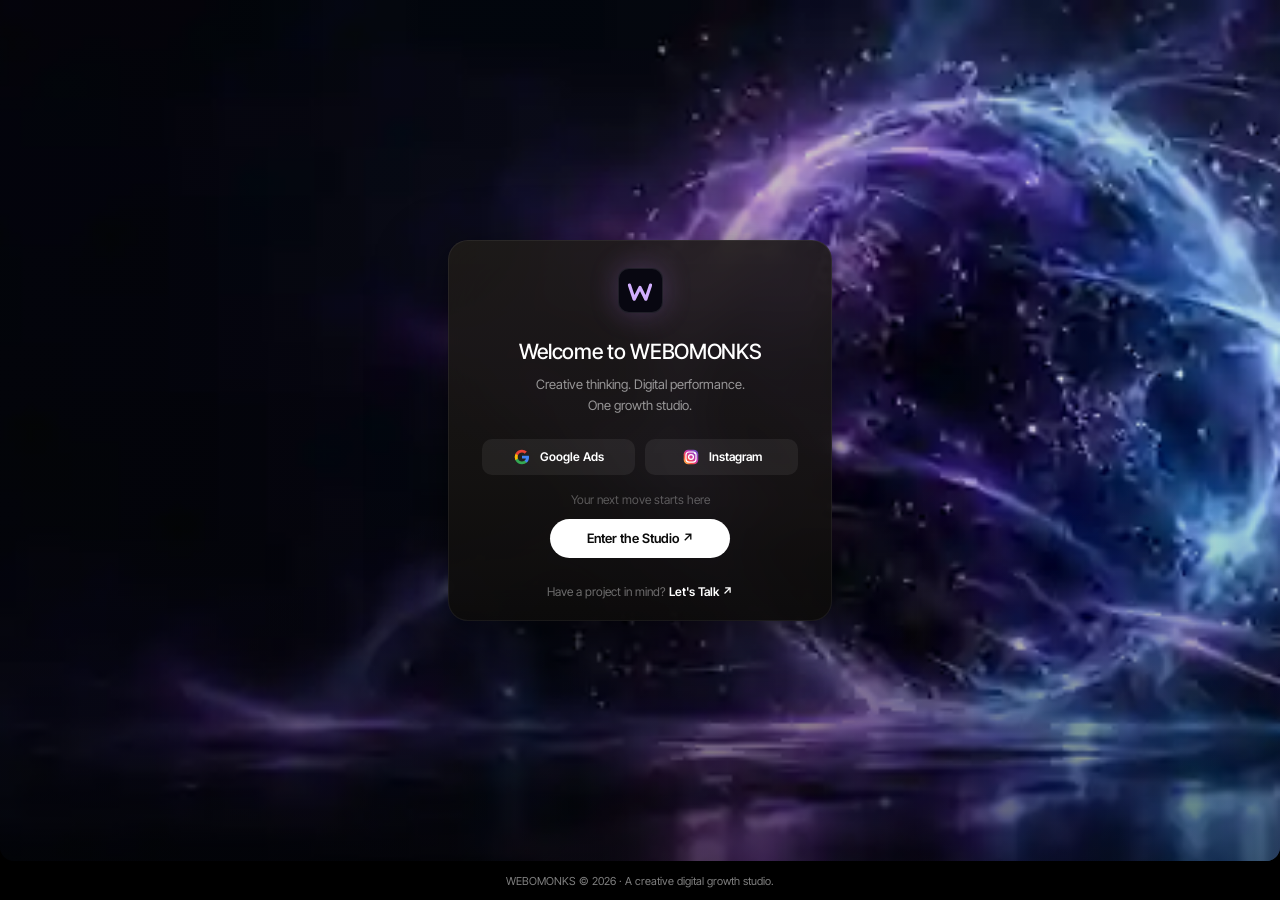
==== commit fee8d6f3: "Fix homepage and service page SEO, semantic navigation, branding and conversion links" ====
--- a/index.html
+++ b/index.html
@@ -1 +1 @@
-<!doctype html><html lang="en"><head><meta charset="utf-8"><meta name="viewport" content="width=device-width,initial-scale=1,viewport-fit=cover"><meta name="theme-color" content="#000000"><meta name="description" content="WEBOMONKS is a digital growth studio for Meta Ads, Google Ads, SEO, social media and conversion-first brand experiences."><meta property="og:title" content="Home | WEBOMONKS"><meta property="og:description" content="WEBOMONKS is a digital growth studio for Meta Ads, Google Ads, SEO, social media and conversion-first brand experiences."><meta property="og:type" content="website"><meta property="og:url" content="https://webomonks.com/"><link rel="canonical" href="https://webomonks.com/"><title>Home | WEBOMONKS — Digital Growth Studio</title><link rel="preconnect" href="https://fonts.googleapis.com"><link rel="preconnect" href="https://fonts.gstatic.com" crossorigin><link href="https://fonts.googleapis.com/css2?family=Geist+Mono:wght@400;500&family=Inter+Tight:wght@400;500;600&family=Outfit:wght@300;400&display=swap" rel="stylesheet"><link rel="stylesheet" href="assets/wafer-theme.css"><script src="assets/wafer-theme.js" defer></script></head><body data-page="index" data-title="Home"><div class="auth" id="auth"><div class="stage"><video id="castleVideo" crossorigin="anonymous" muted loop playsinline autoplay preload="auto" poster="https://d8j0ntlcm91z4.cloudfront.net/user_38xzZboKViGWJOttwIXH07lWA1P/hf_20261008_132124_50d78eac-e46e-49d5-a59b-de71f535c38d.png"><source src="https://d8j0ntlcm91z4.cloudfront.net/user_38xzZboKViGWJOttwIXH07lWA1P/hf_20261008_132243_cd48b677-64ff-4623-b56b-b53b043ece5d.mp4" type="video/mp4"></video><canvas class="ascii" id="castleAscii" aria-hidden="true"></canvas><div class="card"><div class="logo-tile"><svg viewBox="0 0 24 24" class="brand-glyph" aria-hidden="true"><path fill="currentColor" fill-rule="evenodd" d="M12 2c5.52 0 10 4.48 10 10v10H12C6.48 22 2 17.52 2 12S6.48 2 12 2Zm-.3 4.1a5.9 5.9 0 1 0 0 11.8 5.9 5.9 0 0 0 0-11.8Z"/></svg></div><h1>Welcome to WEBOMONKS</h1><p class="card-sub">Creative thinking. Digital performance.<br>One growth studio.</p><div class="oauth"><a href="google-ads.html" aria-label="Explore Google Ads"><svg xmlns="http://www.w3.org/2000/svg" viewBox="0 0 24 24" aria-hidden="true"><path fill="#4285F4" d="M21.35 12.24c0-.7-.06-1.4-.18-2.07H12v3.91h5.24a4.5 4.5 0 0 1-1.95 2.95v2.46h3.18c1.87-1.72 2.88-4.26 2.88-7.25Z"/><path fill="#34A853" d="M12 21.75a9.74 9.74 0 0 0 6.47-2.36l-3.18-2.46c-.88.6-2 .96-3.29.96a5.78 5.78 0 0 1-5.43-4h-3.3v2.55A9.76 9.76 0 0 0 12 21.75Z"/><path fill="#FBBC05" d="M6.57 13.89a5.88 5.88 0 0 1 0-3.78V7.56h-3.3a9.74 9.74 0 0 0 0 8.88l3.3-2.55Z"/><path fill="#EA4335" d="M12 6.11c1.41 0 2.66.49 3.66 1.43l2.75-2.75A9.42 9.42 0 0 0 12 2.25a9.76 9.76 0 0 0-8.73 5.31l3.3 2.55a5.78 5.78 0 0 1 5.43-4Z"/></svg> Google Ads</a><a href="social-media.html" aria-label="Explore Instagram marketing"><svg xmlns="http://www.w3.org/2000/svg" viewBox="0 0 24 24" aria-hidden="true"><defs><linearGradient id="wmIG" x1="0" y1="1" x2="1" y2="0"><stop stop-color="#FFDD55"/><stop offset=".28" stop-color="#FF543E"/><stop offset=".55" stop-color="#C837AB"/><stop offset="1" stop-color="#5655CE"/></linearGradient></defs><rect x="2.3" y="2.3" width="19.4" height="19.4" rx="6.1" fill="url(#wmIG)"/><rect x="5.3" y="5.3" width="13.4" height="13.4" rx="4" fill="none" stroke="#fff" stroke-width="1.6"/><circle cx="12" cy="12" r="3.2" fill="none" stroke="#fff" stroke-width="1.7"/><circle cx="17.1" cy="6.9" r="1.1" fill="#fff"/></svg> Instagram</a></div><div class="or">Your next move starts here</div><button type="button" id="enterStudio" class="create-account">Enter the Studio ↗</button><p class="login">Have a project in mind? <a href="contact.html">Let's Talk ↗</a></p></div></div><div class="legal">WEBOMONKS © 2026 · A creative digital growth studio.</div></div><div class="app" id="app" aria-hidden="true"><aside class="side" id="sidebar" aria-label="WEBOMONKS navigation"><div class="side-top"><a class="wordmark" href="index.html" aria-label="WEBOMONKS home">webomonks.</a><button type="button" class="collapse" id="collapse" aria-label="Collapse sidebar"><svg viewBox="0 0 24 24" xmlns="http://www.w3.org/2000/svg" fill="none" stroke="currentColor" stroke-width="1.65" stroke-linecap="round" stroke-linejoin="round" aria-hidden="true"><rect x="3" y="4" width="18" height="16" rx="3"/><path d="M9 4v16"/></svg></button><button class="mini-open" type="button" id="expand" aria-label="Expand sidebar"><svg width="17" height="17" viewBox="0 0 24 24"><path fill="currentColor" fill-rule="evenodd" d="M12 2c5.52 0 10 4.48 10 10v10H12C6.48 22 2 17.52 2 12S6.48 2 12 2Zm-.3 4.1a5.9 5.9 0 1 0 0 11.8 5.9 5.9 0 0 0 0-11.8Z"/></svg></button></div><nav id="navMain" aria-label="Services and pages"><a class="nav-link active" href="index.html" aria-current="page"><span class="side-icon"><span class="brand-mark"><svg viewBox="0 0 24 24" xmlns="http://www.w3.org/2000/svg" fill="none" stroke="currentColor" stroke-width="1.65" stroke-linecap="round" stroke-linejoin="round" aria-hidden="true"><path d="m3 11 9-8 9 8v9H3v-9M9 20v-7h6v7"/></svg></span></span><span class="side-label">Overview</span></a><a class="nav-link" href="services.html"><span class="side-icon"><span class="brand-mark"><svg viewBox="0 0 24 24" xmlns="http://www.w3.org/2000/svg" fill="none" stroke="#ffdd91" stroke-width="1.65" stroke-linecap="round" stroke-linejoin="round" aria-hidden="true"><path d="m13 2-10 12h8l-1 8 11-13h-8z"/></svg></span></span><span class="side-label">All Services</span></a><a class="nav-link" href="meta-ads.html"><span class="side-icon"><span class="brand-cluster"><span class="brand-mark"><svg xmlns="http://www.w3.org/2000/svg" viewBox="0 0 48 24" aria-hidden="true"><path fill="none" stroke="#0866FF" stroke-width="3.1" stroke-linecap="round" d="M5.5 17.8C3.9 20.3 1.8 20.1 1.7 17c0-6 4.8-12.4 8.4-12.4 6.3 0 9 16.8 14.7 16.8 4.9 0 7.2-15.6 13.2-16 3.7-.2 8.1 5.7 8.1 11.9 0 4.1-1.3 6.7-4.5 6.7-5.1 0-9.4-17.5-16.3-17.5-4.2 0-7.1 7.3-10.3 11.8Z"/></svg></span><span class="brand-mark"><svg xmlns="http://www.w3.org/2000/svg" viewBox="0 0 24 24" aria-hidden="true"><defs><linearGradient id="wmIG" x1="0" y1="1" x2="1" y2="0"><stop stop-color="#FFDD55"/><stop offset=".28" stop-color="#FF543E"/><stop offset=".55" stop-color="#C837AB"/><stop offset="1" stop-color="#5655CE"/></linearGradient></defs><rect x="2.3" y="2.3" width="19.4" height="19.4" rx="6.1" fill="url(#wmIG)"/><rect x="5.3" y="5.3" width="13.4" height="13.4" rx="4" fill="none" stroke="#fff" stroke-width="1.6"/><circle cx="12" cy="12" r="3.2" fill="none" stroke="#fff" stroke-width="1.7"/><circle cx="17.1" cy="6.9" r="1.1" fill="#fff"/></svg></span></span></span><span class="side-label">Meta Ads</span></a><a class="nav-link" href="google-ads.html"><span class="side-icon"><span class="brand-mark"><svg xmlns="http://www.w3.org/2000/svg" viewBox="0 0 24 24" aria-hidden="true"><path fill="#4285F4" d="M21.35 12.24c0-.7-.06-1.4-.18-2.07H12v3.91h5.24a4.5 4.5 0 0 1-1.95 2.95v2.46h3.18c1.87-1.72 2.88-4.26 2.88-7.25Z"/><path fill="#34A853" d="M12 21.75a9.74 9.74 0 0 0 6.47-2.36l-3.18-2.46c-.88.6-2 .96-3.29.96a5.78 5.78 0 0 1-5.43-4h-3.3v2.55A9.76 9.76 0 0 0 12 21.75Z"/><path fill="#FBBC05" d="M6.57 13.89a5.88 5.88 0 0 1 0-3.78V7.56h-3.3a9.74 9.74 0 0 0 0 8.88l3.3-2.55Z"/><path fill="#EA4335" d="M12 6.11c1.41 0 2.66.49 3.66 1.43l2.75-2.75A9.42 9.42 0 0 0 12 2.25a9.76 9.76 0 0 0-8.73 5.31l3.3 2.55a5.78 5.78 0 0 1 5.43-4Z"/></svg></span></span><span class="side-label">Google Ads</span></a><a class="nav-link" href="seo.html"><span class="side-icon"><span class="brand-mark"><svg viewBox="0 0 24 24" xmlns="http://www.w3.org/2000/svg" fill="none" stroke="#8fe5c3" stroke-width="1.65" stroke-linecap="round" stroke-linejoin="round" aria-hidden="true"><circle cx="10" cy="10" r="6.5"/><path d="m15 15 6 6M7 10h6m-3-3v6"/></svg></span></span><span class="side-label">SEO</span></a><a class="nav-link" href="digital-marketing.html"><span class="side-icon"><span class="brand-mark"><svg viewBox="0 0 24 24" xmlns="http://www.w3.org/2000/svg" fill="none" stroke="#ffdd91" stroke-width="1.65" stroke-linecap="round" stroke-linejoin="round" aria-hidden="true"><path d="m13 2-10 12h8l-1 8 11-13h-8z"/></svg></span></span><span class="side-label">Digital Marketing</span></a><a class="nav-link" href="social-media.html"><span class="side-icon"><span class="brand-cluster"><span class="brand-mark"><svg xmlns="http://www.w3.org/2000/svg" viewBox="0 0 24 24" aria-hidden="true"><defs><linearGradient id="wmIG" x1="0" y1="1" x2="1" y2="0"><stop stop-color="#FFDD55"/><stop offset=".28" stop-color="#FF543E"/><stop offset=".55" stop-color="#C837AB"/><stop offset="1" stop-color="#5655CE"/></linearGradient></defs><rect x="2.3" y="2.3" width="19.4" height="19.4" rx="6.1" fill="url(#wmIG)"/><rect x="5.3" y="5.3" width="13.4" height="13.4" rx="4" fill="none" stroke="#fff" stroke-width="1.6"/><circle cx="12" cy="12" r="3.2" fill="none" stroke="#fff" stroke-width="1.7"/><circle cx="17.1" cy="6.9" r="1.1" fill="#fff"/></svg></span><span class="brand-mark"><svg xmlns="http://www.w3.org/2000/svg" viewBox="0 0 24 24" aria-hidden="true"><rect x="1.7" y="1.7" width="20.6" height="20.6" rx="5" fill="#1877F2"/><path d="M14.8 8.3h2V5.25c-.38-.05-1.58-.14-3.02-.14-3.07 0-5.06 1.85-5.06 5.23v2.62H5.6v3.47h3.12v5.81h3.74v-5.81h3.12l.5-3.47h-3.62v-2.28c0-1 .29-1.68 1.85-1.68h.49Z" fill="#fff"/></svg></span></span></span><span class="side-label">Social Media</span></a><a class="nav-link" href="landing-pages.html"><span class="side-icon"><span class="brand-mark"><svg viewBox="0 0 24 24" xmlns="http://www.w3.org/2000/svg" fill="none" stroke="#d4b0ff" stroke-width="1.65" stroke-linecap="round" stroke-linejoin="round" aria-hidden="true"><rect x="3" y="3" width="18" height="18" rx="3"/><path d="M3 8h18M7 5.5h.01M10 5.5h.01M7 12h10M7 16h6"/></svg></span></span><span class="side-label">Landing Pages</span></a><a class="nav-link" href="strategy.html"><span class="side-icon"><span class="brand-mark"><svg viewBox="0 0 24 24" xmlns="http://www.w3.org/2000/svg" fill="none" stroke="#8ff1d4" stroke-width="1.65" stroke-linecap="round" stroke-linejoin="round" aria-hidden="true"><path d="M4 18V6m0 12h17M8 15l4-5 4 2 4-7"/></svg></span></span><span class="side-label">Strategy</span></a></nav><nav class="side-footer" aria-label="Company pages"><a class="nav-link" href="about.html"><span class="side-icon"><span class="brand-mark"><svg viewBox="0 0 24 24" xmlns="http://www.w3.org/2000/svg" fill="none" stroke="currentColor" stroke-width="1.65" stroke-linecap="round" stroke-linejoin="round" aria-hidden="true"><circle cx="12" cy="8" r="3.2"/><path d="M5 20c0-4.5 14-4.5 14 0"/></svg></span></span><span class="side-label">About</span></a><a class="nav-link" href="insights.html"><span class="side-icon"><span class="brand-mark"><svg viewBox="0 0 24 24" xmlns="http://www.w3.org/2000/svg" fill="none" stroke="#e7b9ff" stroke-width="1.65" stroke-linecap="round" stroke-linejoin="round" aria-hidden="true"><path d="M4 19h16M7 15l4-5 4 2 3-6"/><circle cx="7" cy="15" r="1"/><circle cx="11" cy="10" r="1"/></svg></span></span><span class="side-label">Insights</span></a><a class="nav-link" href="contact.html"><span class="side-icon"><span class="brand-mark"><svg viewBox="0 0 24 24" xmlns="http://www.w3.org/2000/svg" fill="none" stroke="currentColor" stroke-width="1.65" stroke-linecap="round" stroke-linejoin="round" aria-hidden="true"><rect x="2.5" y="4.5" width="19" height="15" rx="3"/><path d="m3 7 9 6 9-6"/></svg></span></span><span class="side-label">Contact</span></a><a class="nav-link wm-wa-nav" href="https://wa.me/917088855556?text=Hello%20WEBOMONKS%2C%20I%20want%20to%20discuss%20a%20project." target="_blank" rel="noopener noreferrer" aria-label="Contact WEBOMONKS on WhatsApp"><span class="side-icon"><svg xmlns="http://www.w3.org/2000/svg" viewBox="0 0 24 24" aria-hidden="true"><path fill="#25D366" d="M12 .5A11.5 11.5 0 0 0 2 17.7L.5 23.5l6-1.5A11.5 11.5 0 1 0 12 .5Z"/><path fill="#fff" d="M17.56 14.59c-.28-.14-1.68-.83-1.94-.92-.26-.1-.45-.14-.64.14-.19.28-.73.92-.9 1.1-.16.19-.33.21-.6.07-.29-.14-1.2-.44-2.29-1.41-.85-.75-1.41-1.68-1.58-1.96-.16-.28-.02-.43.13-.58.13-.13.28-.33.43-.49.14-.16.19-.28.28-.47.1-.19.05-.35-.02-.49-.08-.14-.64-1.54-.88-2.11-.23-.55-.46-.48-.63-.49h-.54c-.19 0-.5.07-.75.35-.26.28-1 1-1 2.37s1.02 2.72 1.16 2.91c.14.19 2 3.05 4.84 4.28.67.29 1.2.46 1.61.59.68.22 1.3.19 1.79.12.54-.08 1.68-.69 1.92-1.35.23-.66.23-1.23.16-1.35-.07-.11-.26-.18-.54-.32Z"/></svg></span><span class="side-label">WhatsApp</span></a><a class="nav-link wm-mail-nav" href="mailto:Webomonks0@gmail.com" aria-label="Email WEBOMONKS"><span class="side-icon"><svg xmlns="http://www.w3.org/2000/svg" viewBox="0 0 24 24" fill="none" stroke="currentColor" stroke-width="1.6" stroke-linecap="round" stroke-linejoin="round" aria-hidden="true"><rect x="2.5" y="4.5" width="19" height="15" rx="2.5"/><path d="m3.5 6.5 8.5 6.5 8.5-6.5"/></svg></span><span class="side-label">Email Us</span></a></nav></aside><section class="panel" id="panel" aria-label="WEBOMONKS digital growth dashboard"><video id="skyVideo" crossorigin="anonymous" muted loop playsinline preload="auto" poster="https://d8j0ntlcm91z4.cloudfront.net/user_38xzZboKViGWJOttwIXH07lWA1P/hf_20261008_132137_6359ecf6-579c-4ff9-9f28-b220076e9195.png"><source src="https://d8j0ntlcm91z4.cloudfront.net/user_38xzZboKViGWJOttwIXH07lWA1P/hf_20261008_132231_6df9b9a8-6975-4855-bdd8-5d72911d6ca5.mp4" type="video/mp4"></video><canvas class="ascii" id="skyAscii" aria-hidden="true"></canvas><button type="button" class="search-pill" id="search" aria-label="Search services"><svg viewBox="0 0 24 24" xmlns="http://www.w3.org/2000/svg" fill="none" stroke="currentColor" stroke-width="1.65" stroke-linecap="round" stroke-linejoin="round" aria-hidden="true"><circle cx="10.7" cy="10.7" r="6.8"/><path d="m16 16 5 5"/></svg><kbd>/</kbd></button><div class="studio-search" id="studioSearch" hidden><label for="studioSearchInput" class="sr-only">Search pages</label><input id="studioSearchInput" type="search" placeholder="Search services, SEO, Google Ads…"><div class="studio-search-results" id="studioSearchResults"></div><small>Press Esc to close · Enter to open a result</small></div><div class="scroller" id="scroll"><div class="column"><header class="hero rise" style="--i:0"><span class="hero-badge"><span class="brand-mark"><svg viewBox="0 0 24 24" xmlns="http://www.w3.org/2000/svg" fill="none" stroke="currentColor" stroke-width="1.65" stroke-linecap="round" stroke-linejoin="round" aria-hidden="true"><path d="m3 11 9-8 9 8v9H3v-9M9 20v-7h6v7"/></svg></span> WEBOMONKS / HOME</span><div class="hero-orbit"><canvas id="scene3d" aria-label="Animated 3D particle sphere"></canvas></div><h2>Welcome to WEBOMONKS.<br>Make your next move matter.</h2><p>Creative ideas, search visibility and performance marketing—all working toward growth.</p><div class="channel-strip"><a class="channel-pill" href="google-ads.html"><svg xmlns="http://www.w3.org/2000/svg" viewBox="0 0 24 24" aria-hidden="true"><path fill="#4285F4" d="M21.35 12.24c0-.7-.06-1.4-.18-2.07H12v3.91h5.24a4.5 4.5 0 0 1-1.95 2.95v2.46h3.18c1.87-1.72 2.88-4.26 2.88-7.25Z"/><path fill="#34A853" d="M12 21.75a9.74 9.74 0 0 0 6.47-2.36l-3.18-2.46c-.88.6-2 .96-3.29.96a5.78 5.78 0 0 1-5.43-4h-3.3v2.55A9.76 9.76 0 0 0 12 21.75Z"/><path fill="#FBBC05" d="M6.57 13.89a5.88 5.88 0 0 1 0-3.78V7.56h-3.3a9.74 9.74 0 0 0 0 8.88l3.3-2.55Z"/><path fill="#EA4335" d="M12 6.11c1.41 0 2.66.49 3.66 1.43l2.75-2.75A9.42 9.42 0 0 0 12 2.25a9.76 9.76 0 0 0-8.73 5.31l3.3 2.55a5.78 5.78 0 0 1 5.43-4Z"/></svg> Google Ads</a><a class="channel-pill" href="meta-ads.html"><svg xmlns="http://www.w3.org/2000/svg" viewBox="0 0 48 24" aria-hidden="true"><path fill="none" stroke="#0866FF" stroke-width="3.1" stroke-linecap="round" d="M5.5 17.8C3.9 20.3 1.8 20.1 1.7 17c0-6 4.8-12.4 8.4-12.4 6.3 0 9 16.8 14.7 16.8 4.9 0 7.2-15.6 13.2-16 3.7-.2 8.1 5.7 8.1 11.9 0 4.1-1.3 6.7-4.5 6.7-5.1 0-9.4-17.5-16.3-17.5-4.2 0-7.1 7.3-10.3 11.8Z"/></svg> Meta Ads</a><a class="channel-pill" href="social-media.html"><svg xmlns="http://www.w3.org/2000/svg" viewBox="0 0 24 24" aria-hidden="true"><defs><linearGradient id="wmIG" x1="0" y1="1" x2="1" y2="0"><stop stop-color="#FFDD55"/><stop offset=".28" stop-color="#FF543E"/><stop offset=".55" stop-color="#C837AB"/><stop offset="1" stop-color="#5655CE"/></linearGradient></defs><rect x="2.3" y="2.3" width="19.4" height="19.4" rx="6.1" fill="url(#wmIG)"/><rect x="5.3" y="5.3" width="13.4" height="13.4" rx="4" fill="none" stroke="#fff" stroke-width="1.6"/><circle cx="12" cy="12" r="3.2" fill="none" stroke="#fff" stroke-width="1.7"/><circle cx="17.1" cy="6.9" r="1.1" fill="#fff"/></svg> Instagram</a><a class="channel-pill" href="seo.html"><svg viewBox="0 0 24 24" xmlns="http://www.w3.org/2000/svg" fill="none" stroke="#8fe5c3" stroke-width="1.65" stroke-linecap="round" stroke-linejoin="round" aria-hidden="true"><circle cx="10" cy="10" r="6.5"/><path d="m15 15 6 6M7 10h6m-3-3v6"/></svg> SEO</a></div></header><div class="get-wrap rise" style="--i:4"><div class="get-inner"><div class="burst" aria-hidden="true"><div class="burst-dots"></div><svg class="burst-rays" viewBox="0 0 400 300" aria-hidden="true"><defs><radialGradient id="rayFade"><stop offset="0%" stop-color="#fff" stop-opacity=".95"/><stop offset="55%" stop-color="#fff" stop-opacity=".45"/><stop offset="100%" stop-color="#fff" stop-opacity="0"/></radialGradient></defs><line x1="222" y1="150" x2="340" y2="150" stroke="url(#rayFade)" stroke-width=".85" style="animation:ray-pulse 4s ease-in-out infinite;animation-delay:0s"/><line x1="221.34650597807192" y1="155.3222817031927" x2="387.2670751712673" y2="196.69092585073588" stroke="url(#rayFade)" stroke-width=".85" style="animation:ray-pulse 4s ease-in-out infinite;animation-delay:0.18s"/><line x1="218.85768061544647" y1="161.3308376480212" x2="325.1464259025084" y2="225.1955589368679" stroke="url(#rayFade)" stroke-width=".85" style="animation:ray-pulse 4s ease-in-out infinite;animation-delay:0.36s"/><line x1="213.54455245716449" y1="167.33623657934788" x2="322.516633589806" y2="306.8141399677377" stroke="url(#rayFade)" stroke-width=".85" style="animation:ray-pulse 4s ease-in-out infinite;animation-delay:0.54s"/><line x1="208.24134505515008" y1="170.39804480046934" x2="256.9402021992186" y2="290.9319458941517" stroke="url(#rayFade)" stroke-width=".85" style="animation:ray-pulse 4s ease-in-out infinite;animation-delay:0.72s"/><line x1="200" y1="172" x2="200" y2="355" stroke="url(#rayFade)" stroke-width=".85" style="animation:ray-pulse 4s ease-in-out infinite;animation-delay:0.8999999999999999s"/><line x1="193.20162612375117" y1="170.92324335849338" x2="151.17531488875832" y2="300.2669295746343" stroke="url(#rayFade)" stroke-width=".85" style="animation:ray-pulse 4s ease-in-out infinite;animation-delay:1.08s"/><line x1="187.6977561236436" y1="168.2388265962109" x2="82.01029736767245" y2="324.9269278091138" stroke="url(#rayFade)" stroke-width=".85" style="animation:ray-pulse 4s ease-in-out infinite;animation-delay:0s"/><line x1="182.90278884794665" y1="163.84504860309642" x2="72.5480623210568" y2="253.2085441321734" stroke="url(#rayFade)" stroke-width=".85" style="animation:ray-pulse 4s ease-in-out infinite;animation-delay:0.18s"/><line x1="179.32676234271003" y1="157.52444315316473" x2="-3.913298710542108" y2="224.21837110167013" stroke="url(#rayFade)" stroke-width=".85" style="animation:ray-pulse 4s ease-in-out infinite;animation-delay:0.36s"/><line x1="178" y1="150" x2="30" y2="150.00000000000003" stroke="url(#rayFade)" stroke-width=".85" style="animation:ray-pulse 4s ease-in-out infinite;animation-delay:0.54s"/><line x1="178.9612953688132" y1="143.5678224960998" x2="-13.25596057975693" y2="84.80110984682979" stroke="url(#rayFade)" stroke-width=".85" style="animation:ray-pulse 4s ease-in-out infinite;animation-delay:0.72s"/><line x1="181.7611734037891" y1="137.6977561236436" x2="54.08938723031264" y2="51.58204898914859" stroke="url(#rayFade)" stroke-width=".85" style="animation:ray-pulse 4s ease-in-out infinite;animation-delay:0.8999999999999999s"/><line x1="186.76006949065493" y1="132.43001877895955" x2="62.18435969818094" y2="-32.88753180083006" stroke="url(#rayFade)" stroke-width=".85" style="animation:ray-pulse 4s ease-in-out infinite;animation-delay:1.08s"/><line x1="192.83750060194257" y1="129.198591336815" x2="140.7465958887975" y2="-22.084380759075657" stroke="url(#rayFade)" stroke-width=".85" style="animation:ray-pulse 4s ease-in-out infinite;animation-delay:0s"/><line x1="200" y1="128" x2="199.99999999999994" y2="-85" stroke="url(#rayFade)" stroke-width=".85" style="animation:ray-pulse 4s ease-in-out infinite;animation-delay:0.18s"/><line x1="206.79837387624883" y1="129.07675664150662" x2="258.0951949424901" y2="-28.798625063488885" stroke="url(#rayFade)" stroke-width=".85" style="animation:ray-pulse 4s ease-in-out infinite;animation-delay:0.36s"/><line x1="212.9312755504344" y1="132.20162612375117" x2="282.87772057323866" y2="35.928603793132396" stroke="url(#rayFade)" stroke-width=".85" style="animation:ray-pulse 4s ease-in-out infinite;animation-delay:0.54s"/><line x1="217.33623657934788" y1="136.45544754283551" x2="352.874086199704" y2="30.561673786822183" stroke="url(#rayFade)" stroke-width=".85" style="animation:ray-pulse 4s ease-in-out infinite;animation-delay:0.72s"/><line x1="220.80140866318496" y1="142.83750060194254" x2="338.99123061309956" y2="102.14148129479784" stroke="url(#rayFade)" stroke-width=".85" style="animation:ray-pulse 4s ease-in-out infinite;animation-delay:0.8999999999999999s"/></svg><div class="burst-tile"><svg viewBox="0 0 24 24"><path fill="currentColor" fill-rule="evenodd" d="M12 2c5.52 0 10 4.48 10 10v10H12C6.48 22 2 17.52 2 12S6.48 2 12 2Zm-.3 4.1a5.9 5.9 0 1 0 0 11.8 5.9 5.9 0 0 0 0-11.8Z"/></svg></div></div><div class="get-header"><span>YOUR GROWTH PLAYBOOK</span><span class="get-status">3 essential moves <span class="spinner" aria-hidden="true"></span></span></div><ol class="get-list"><li><span class="check-circle"><svg viewBox="0 0 24 24" xmlns="http://www.w3.org/2000/svg" fill="none" stroke="currentColor" stroke-width="1.65" stroke-linecap="round" stroke-linejoin="round" aria-hidden="true"><path d="m5 12 4 4L19 6"/></svg></span><span>01. Understand your goals and audience</span></li><li><span class="check-circle"><svg viewBox="0 0 24 24" xmlns="http://www.w3.org/2000/svg" fill="none" stroke="currentColor" stroke-width="1.65" stroke-linecap="round" stroke-linejoin="round" aria-hidden="true"><path d="m5 12 4 4L19 6"/></svg></span><span>02. Choose smarter channels and creative</span></li><li><a href="contact.html" aria-label="Discuss your growth plan"><span class="check-circle"><svg viewBox="0 0 24 24" xmlns="http://www.w3.org/2000/svg" fill="none" stroke="currentColor" stroke-width="1.65" stroke-linecap="round" stroke-linejoin="round" aria-hidden="true"><path d="M5 12h14m-7-7 7 7-7 7"/></svg></span><span>03. Let's build your next growth move</span><span class="chev"><svg viewBox="0 0 24 24" xmlns="http://www.w3.org/2000/svg" fill="none" stroke="currentColor" stroke-width="1.65" stroke-linecap="round" stroke-linejoin="round" aria-hidden="true"><path d="M5 12h14m-7-7 7 7-7 7"/></svg></span></a></li></ol></div></div><h3 class="subhead rise" style="--i:5">Services built for growth</h3><section class="model-block rise first" style="--i:6" data-service="meta ads"><div class="model-name"><span class="badge"><span class="brand-cluster"><span class="brand-mark"><svg xmlns="http://www.w3.org/2000/svg" viewBox="0 0 48 24" aria-hidden="true"><path fill="none" stroke="#0866FF" stroke-width="3.1" stroke-linecap="round" d="M5.5 17.8C3.9 20.3 1.8 20.1 1.7 17c0-6 4.8-12.4 8.4-12.4 6.3 0 9 16.8 14.7 16.8 4.9 0 7.2-15.6 13.2-16 3.7-.2 8.1 5.7 8.1 11.9 0 4.1-1.3 6.7-4.5 6.7-5.1 0-9.4-17.5-16.3-17.5-4.2 0-7.1 7.3-10.3 11.8Z"/></svg></span><span class="brand-mark"><svg xmlns="http://www.w3.org/2000/svg" viewBox="0 0 24 24" aria-hidden="true"><defs><linearGradient id="wmIG" x1="0" y1="1" x2="1" y2="0"><stop stop-color="#FFDD55"/><stop offset=".28" stop-color="#FF543E"/><stop offset=".55" stop-color="#C837AB"/><stop offset="1" stop-color="#5655CE"/></linearGradient></defs><rect x="2.3" y="2.3" width="19.4" height="19.4" rx="6.1" fill="url(#wmIG)"/><rect x="5.3" y="5.3" width="13.4" height="13.4" rx="4" fill="none" stroke="#fff" stroke-width="1.6"/><circle cx="12" cy="12" r="3.2" fill="none" stroke="#fff" stroke-width="1.7"/><circle cx="17.1" cy="6.9" r="1.1" fill="#fff"/></svg></span></span></span>Meta Ads</div><div class="model-card"><button type="button" class="model-summary" aria-expanded="false"><span class="model-desc">Better Facebook and Instagram campaigns start with better creative and targeting.</span><div class="tags"><span class="tag"><svg viewBox="0 0 24 24" xmlns="http://www.w3.org/2000/svg" fill="none" stroke="#8ff1d4" stroke-width="1.65" stroke-linecap="round" stroke-linejoin="round" aria-hidden="true"><path d="M4 18V6m0 12h17M8 15l4-5 4 2 4-7"/></svg>Planning</span><span class="tag"><svg viewBox="0 0 24 24" xmlns="http://www.w3.org/2000/svg" fill="none" stroke="#ffdd91" stroke-width="1.65" stroke-linecap="round" stroke-linejoin="round" aria-hidden="true"><path d="m13 2-10 12h8l-1 8 11-13h-8z"/></svg>Creative</span><span class="tag"><svg viewBox="0 0 24 24" xmlns="http://www.w3.org/2000/svg" fill="none" stroke="#e7b9ff" stroke-width="1.65" stroke-linecap="round" stroke-linejoin="round" aria-hidden="true"><path d="M4 19h16M7 15l4-5 4 2 3-6"/><circle cx="7" cy="15" r="1"/><circle cx="11" cy="10" r="1"/></svg>Measurement</span></div><div class="stats"><div class="stat"><div class="stat-label">FOCUS</div><div class="stat-value">Facebook + Instagram</div></div><div class="stat"><div class="stat-label">CHANNEL</div><div class="stat-value">Creative &amp; targeting</div></div><div class="stat"><div class="stat-label">OUTCOME</div><div class="stat-value">Lead generation</div></div></div><span class="toggle-pill" aria-hidden="true"><svg viewBox="0 0 24 24" xmlns="http://www.w3.org/2000/svg" fill="none" stroke="currentColor" stroke-width="1.65" stroke-linecap="round" stroke-linejoin="round" aria-hidden="true"><path d="m6 9 6 6 6-6"/></svg></span></button><div class="expanded"><div class="expanded-clip"><div class="code-box"><h3 class="subhead">What we can help you achieve</h3><p class="detail-intro">Better Facebook and Instagram campaigns start with better creative and targeting.</p><ul class="service-points"><li>Audience intelligence: Research customer segments and shape purposeful targeting.</li><li>Creative testing: Test hooks, formats and messaging without guessing.</li><li>Lead generation: Bring relevant prospects into a clear enquiry journey.</li><li>Retargeting: Reconnect with people who have already shown interest.</li><li>Pixel &amp; event setup: Measure meaningful on-site events and conversions.</li></ul><a class="service-action" href="contact.html?service=Meta%20Ads">Discuss Meta Ads ↗</a> <a href="meta-ads.html" style="display:inline-flex;color:#d6c5ff;font-size:12px;margin:15px">Full details →</a></div></div></div></div></section><section class="model-block rise" style="--i:7.4" data-service="google ads"><div class="model-name"><span class="badge"><span class="brand-mark"><svg xmlns="http://www.w3.org/2000/svg" viewBox="0 0 24 24" aria-hidden="true"><path fill="#4285F4" d="M21.35 12.24c0-.7-.06-1.4-.18-2.07H12v3.91h5.24a4.5 4.5 0 0 1-1.95 2.95v2.46h3.18c1.87-1.72 2.88-4.26 2.88-7.25Z"/><path fill="#34A853" d="M12 21.75a9.74 9.74 0 0 0 6.47-2.36l-3.18-2.46c-.88.6-2 .96-3.29.96a5.78 5.78 0 0 1-5.43-4h-3.3v2.55A9.76 9.76 0 0 0 12 21.75Z"/><path fill="#FBBC05" d="M6.57 13.89a5.88 5.88 0 0 1 0-3.78V7.56h-3.3a9.74 9.74 0 0 0 0 8.88l3.3-2.55Z"/><path fill="#EA4335" d="M12 6.11c1.41 0 2.66.49 3.66 1.43l2.75-2.75A9.42 9.42 0 0 0 12 2.25a9.76 9.76 0 0 0-8.73 5.31l3.3 2.55a5.78 5.78 0 0 1 5.43-4Z"/></svg></span></span>Google Ads</div><div class="model-card"><button type="button" class="model-summary" aria-expanded="false"><span class="model-desc">Turn intent into measurable Google Ads campaigns.</span><div class="tags"><span class="tag"><svg viewBox="0 0 24 24" xmlns="http://www.w3.org/2000/svg" fill="none" stroke="#8ff1d4" stroke-width="1.65" stroke-linecap="round" stroke-linejoin="round" aria-hidden="true"><path d="M4 18V6m0 12h17M8 15l4-5 4 2 4-7"/></svg>Planning</span><span class="tag"><svg viewBox="0 0 24 24" xmlns="http://www.w3.org/2000/svg" fill="none" stroke="#ffdd91" stroke-width="1.65" stroke-linecap="round" stroke-linejoin="round" aria-hidden="true"><path d="m13 2-10 12h8l-1 8 11-13h-8z"/></svg>Creative</span><span class="tag"><svg viewBox="0 0 24 24" xmlns="http://www.w3.org/2000/svg" fill="none" stroke="#e7b9ff" stroke-width="1.65" stroke-linecap="round" stroke-linejoin="round" aria-hidden="true"><path d="M4 19h16M7 15l4-5 4 2 3-6"/><circle cx="7" cy="15" r="1"/><circle cx="11" cy="10" r="1"/></svg>Measurement</span></div><div class="stats"><div class="stat"><div class="stat-label">FOCUS</div><div class="stat-value">Search campaigns</div></div><div class="stat"><div class="stat-label">CHANNEL</div><div class="stat-value">High-intent clicks</div></div><div class="stat"><div class="stat-label">OUTCOME</div><div class="stat-value">Conversion goals</div></div></div><span class="toggle-pill" aria-hidden="true"><svg viewBox="0 0 24 24" xmlns="http://www.w3.org/2000/svg" fill="none" stroke="currentColor" stroke-width="1.65" stroke-linecap="round" stroke-linejoin="round" aria-hidden="true"><path d="m6 9 6 6 6-6"/></svg></span></button><div class="expanded"><div class="expanded-clip"><div class="code-box"><h3 class="subhead">What we can help you achieve</h3><p class="detail-intro">Turn intent into measurable Google Ads campaigns.</p><ul class="service-points"><li>Search intent mapping: Identify relevant keyword themes based on your offering.</li><li>Campaign architecture: Organize ads and targeting around clear business goals.</li><li>Responsive ad copy: Create persuasive, relevant copy for search placements.</li><li>Landing page alignment: Match ad expectations with a focused destination.</li><li>Conversion tracking: Track high-value actions instead of vanity clicks.</li></ul><a class="service-action" href="contact.html?service=Google%20Ads">Discuss Google Ads ↗</a> <a href="google-ads.html" style="display:inline-flex;color:#d6c5ff;font-size:12px;margin:15px">Full details →</a></div></div></div></div></section><section class="model-block rise" style="--i:8.8" data-service="seo services"><div class="model-name"><span class="badge"><span class="brand-mark"><svg viewBox="0 0 24 24" xmlns="http://www.w3.org/2000/svg" fill="none" stroke="#8fe5c3" stroke-width="1.65" stroke-linecap="round" stroke-linejoin="round" aria-hidden="true"><circle cx="10" cy="10" r="6.5"/><path d="m15 15 6 6M7 10h6m-3-3v6"/></svg></span></span>SEO Services</div><div class="model-card"><button type="button" class="model-summary" aria-expanded="false"><span class="model-desc">Help more people discover your website with thoughtful SEO.</span><div class="tags"><span class="tag"><svg viewBox="0 0 24 24" xmlns="http://www.w3.org/2000/svg" fill="none" stroke="#8ff1d4" stroke-width="1.65" stroke-linecap="round" stroke-linejoin="round" aria-hidden="true"><path d="M4 18V6m0 12h17M8 15l4-5 4 2 4-7"/></svg>Planning</span><span class="tag"><svg viewBox="0 0 24 24" xmlns="http://www.w3.org/2000/svg" fill="none" stroke="#ffdd91" stroke-width="1.65" stroke-linecap="round" stroke-linejoin="round" aria-hidden="true"><path d="m13 2-10 12h8l-1 8 11-13h-8z"/></svg>Creative</span><span class="tag"><svg viewBox="0 0 24 24" xmlns="http://www.w3.org/2000/svg" fill="none" stroke="#e7b9ff" stroke-width="1.65" stroke-linecap="round" stroke-linejoin="round" aria-hidden="true"><path d="M4 19h16M7 15l4-5 4 2 3-6"/><circle cx="7" cy="15" r="1"/><circle cx="11" cy="10" r="1"/></svg>Measurement</span></div><div class="stats"><div class="stat"><div class="stat-label">FOCUS</div><div class="stat-value">Search visibility</div></div><div class="stat"><div class="stat-label">CHANNEL</div><div class="stat-value">Technical + content</div></div><div class="stat"><div class="stat-label">OUTCOME</div><div class="stat-value">Organic growth</div></div></div><span class="toggle-pill" aria-hidden="true"><svg viewBox="0 0 24 24" xmlns="http://www.w3.org/2000/svg" fill="none" stroke="currentColor" stroke-width="1.65" stroke-linecap="round" stroke-linejoin="round" aria-hidden="true"><path d="m6 9 6 6 6-6"/></svg></span></button><div class="expanded"><div class="expanded-clip"><div class="code-box"><h3 class="subhead">What we can help you achieve</h3><p class="detail-intro">Help more people discover your website with thoughtful SEO.</p><ul class="service-points"><li>Technical audit: Review crawlability, indexing and website structure.</li><li>Keyword planning: Map topics and queries to useful pages and content.</li><li>On-page optimization: Improve titles, page structure and search relevance.</li><li>Content direction: Create helpful content grounded in audience questions.</li><li>Local SEO: Strengthen location-relevant discovery where appropriate.</li></ul><a class="service-action" href="contact.html?service=SEO%20Services">Discuss SEO Services ↗</a> <a href="seo.html" style="display:inline-flex;color:#d6c5ff;font-size:12px;margin:15px">Full details →</a></div></div></div></div></section><section class="model-block rise" style="--i:10.2" data-service="digital marketing"><div class="model-name"><span class="badge"><span class="brand-mark"><svg viewBox="0 0 24 24" xmlns="http://www.w3.org/2000/svg" fill="none" stroke="#ffdd91" stroke-width="1.65" stroke-linecap="round" stroke-linejoin="round" aria-hidden="true"><path d="m13 2-10 12h8l-1 8 11-13h-8z"/></svg></span></span>Digital Marketing</div><div class="model-card"><button type="button" class="model-summary" aria-expanded="false"><span class="model-desc">Unite your digital marketing channels around your business goals.</span><div class="tags"><span class="tag"><svg viewBox="0 0 24 24" xmlns="http://www.w3.org/2000/svg" fill="none" stroke="#8ff1d4" stroke-width="1.65" stroke-linecap="round" stroke-linejoin="round" aria-hidden="true"><path d="M4 18V6m0 12h17M8 15l4-5 4 2 4-7"/></svg>Planning</span><span class="tag"><svg viewBox="0 0 24 24" xmlns="http://www.w3.org/2000/svg" fill="none" stroke="#ffdd91" stroke-width="1.65" stroke-linecap="round" stroke-linejoin="round" aria-hidden="true"><path d="m13 2-10 12h8l-1 8 11-13h-8z"/></svg>Creative</span><span class="tag"><svg viewBox="0 0 24 24" xmlns="http://www.w3.org/2000/svg" fill="none" stroke="#e7b9ff" stroke-width="1.65" stroke-linecap="round" stroke-linejoin="round" aria-hidden="true"><path d="M4 19h16M7 15l4-5 4 2 3-6"/><circle cx="7" cy="15" r="1"/><circle cx="11" cy="10" r="1"/></svg>Measurement</span></div><div class="stats"><div class="stat"><div class="stat-label">FOCUS</div><div class="stat-value">Multi-channel</div></div><div class="stat"><div class="stat-label">CHANNEL</div><div class="stat-value">Growth roadmap</div></div><div class="stat"><div class="stat-label">OUTCOME</div><div class="stat-value">Performance signals</div></div></div><span class="toggle-pill" aria-hidden="true"><svg viewBox="0 0 24 24" xmlns="http://www.w3.org/2000/svg" fill="none" stroke="currentColor" stroke-width="1.65" stroke-linecap="round" stroke-linejoin="round" aria-hidden="true"><path d="m6 9 6 6 6-6"/></svg></span></button><div class="expanded"><div class="expanded-clip"><div class="code-box"><h3 class="subhead">What we can help you achieve</h3><p class="detail-intro">Unite your digital marketing channels around your business goals.</p><ul class="service-points"><li>Growth planning: Identify priorities based on your business stage.</li><li>Channel selection: Choose the right mix of paid and organic efforts.</li><li>Customer journey: Understand how people discover, evaluate and convert.</li><li>Content direction: Plan useful messaging and creative themes.</li><li>Campaign coordination: Keep paid media and organic activity aligned.</li></ul><a class="service-action" href="contact.html?service=Digital%20Marketing">Discuss Digital Marketing ↗</a> <a href="digital-marketing.html" style="display:inline-flex;color:#d6c5ff;font-size:12px;margin:15px">Full details →</a></div></div></div></div></section><section class="model-block rise" style="--i:11.6" data-service="social media"><div class="model-name"><span class="badge"><span class="brand-cluster"><span class="brand-mark"><svg xmlns="http://www.w3.org/2000/svg" viewBox="0 0 24 24" aria-hidden="true"><defs><linearGradient id="wmIG" x1="0" y1="1" x2="1" y2="0"><stop stop-color="#FFDD55"/><stop offset=".28" stop-color="#FF543E"/><stop offset=".55" stop-color="#C837AB"/><stop offset="1" stop-color="#5655CE"/></linearGradient></defs><rect x="2.3" y="2.3" width="19.4" height="19.4" rx="6.1" fill="url(#wmIG)"/><rect x="5.3" y="5.3" width="13.4" height="13.4" rx="4" fill="none" stroke="#fff" stroke-width="1.6"/><circle cx="12" cy="12" r="3.2" fill="none" stroke="#fff" stroke-width="1.7"/><circle cx="17.1" cy="6.9" r="1.1" fill="#fff"/></svg></span><span class="brand-mark"><svg xmlns="http://www.w3.org/2000/svg" viewBox="0 0 24 24" aria-hidden="true"><rect x="1.7" y="1.7" width="20.6" height="20.6" rx="5" fill="#1877F2"/><path d="M14.8 8.3h2V5.25c-.38-.05-1.58-.14-3.02-.14-3.07 0-5.06 1.85-5.06 5.23v2.62H5.6v3.47h3.12v5.81h3.74v-5.81h3.12l.5-3.47h-3.62v-2.28c0-1 .29-1.68 1.85-1.68h.49Z" fill="#fff"/></svg></span></span></span>Social Media</div><div class="model-card"><button type="button" class="model-summary" aria-expanded="false"><span class="model-desc">Build social media content that people want to follow.</span><div class="tags"><span class="tag"><svg viewBox="0 0 24 24" xmlns="http://www.w3.org/2000/svg" fill="none" stroke="#8ff1d4" stroke-width="1.65" stroke-linecap="round" stroke-linejoin="round" aria-hidden="true"><path d="M4 18V6m0 12h17M8 15l4-5 4 2 4-7"/></svg>Planning</span><span class="tag"><svg viewBox="0 0 24 24" xmlns="http://www.w3.org/2000/svg" fill="none" stroke="#ffdd91" stroke-width="1.65" stroke-linecap="round" stroke-linejoin="round" aria-hidden="true"><path d="m13 2-10 12h8l-1 8 11-13h-8z"/></svg>Creative</span><span class="tag"><svg viewBox="0 0 24 24" xmlns="http://www.w3.org/2000/svg" fill="none" stroke="#e7b9ff" stroke-width="1.65" stroke-linecap="round" stroke-linejoin="round" aria-hidden="true"><path d="M4 19h16M7 15l4-5 4 2 3-6"/><circle cx="7" cy="15" r="1"/><circle cx="11" cy="10" r="1"/></svg>Measurement</span></div><div class="stats"><div class="stat"><div class="stat-label">FOCUS</div><div class="stat-value">Instagram + Facebook</div></div><div class="stat"><div class="stat-label">CHANNEL</div><div class="stat-value">Creative direction</div></div><div class="stat"><div class="stat-label">OUTCOME</div><div class="stat-value">Brand engagement</div></div></div><span class="toggle-pill" aria-hidden="true"><svg viewBox="0 0 24 24" xmlns="http://www.w3.org/2000/svg" fill="none" stroke="currentColor" stroke-width="1.65" stroke-linecap="round" stroke-linejoin="round" aria-hidden="true"><path d="m6 9 6 6 6-6"/></svg></span></button><div class="expanded"><div class="expanded-clip"><div class="code-box"><h3 class="subhead">What we can help you achieve</h3><p class="detail-intro">Build social media content that people want to follow.</p><ul class="service-points"><li>Brand voice: Establish a clear visual and written identity.</li><li>Content pillars: Define recurring topics relevant to your audience.</li><li>Creative concepts: Design repeatable content directions and formats.</li><li>Publishing plan: Organize content around a realistic cadence.</li><li>Community approach: Plan engagement with your audience.</li></ul><a class="service-action" href="contact.html?service=Social%20Media">Discuss Social Media ↗</a> <a href="social-media.html" style="display:inline-flex;color:#d6c5ff;font-size:12px;margin:15px">Full details →</a></div></div></div></div></section><section class="model-block rise" style="--i:13" data-service="landing pages"><div class="model-name"><span class="badge"><span class="brand-mark"><svg viewBox="0 0 24 24" xmlns="http://www.w3.org/2000/svg" fill="none" stroke="#d4b0ff" stroke-width="1.65" stroke-linecap="round" stroke-linejoin="round" aria-hidden="true"><rect x="3" y="3" width="18" height="18" rx="3"/><path d="M3 8h18M7 5.5h.01M10 5.5h.01M7 12h10M7 16h6"/></svg></span></span>Landing Pages</div><div class="model-card"><button type="button" class="model-summary" aria-expanded="false"><span class="model-desc">Campaign landing pages that make it easy for customers to act.</span><div class="tags"><span class="tag"><svg viewBox="0 0 24 24" xmlns="http://www.w3.org/2000/svg" fill="none" stroke="#8ff1d4" stroke-width="1.65" stroke-linecap="round" stroke-linejoin="round" aria-hidden="true"><path d="M4 18V6m0 12h17M8 15l4-5 4 2 4-7"/></svg>Planning</span><span class="tag"><svg viewBox="0 0 24 24" xmlns="http://www.w3.org/2000/svg" fill="none" stroke="#ffdd91" stroke-width="1.65" stroke-linecap="round" stroke-linejoin="round" aria-hidden="true"><path d="m13 2-10 12h8l-1 8 11-13h-8z"/></svg>Creative</span><span class="tag"><svg viewBox="0 0 24 24" xmlns="http://www.w3.org/2000/svg" fill="none" stroke="#e7b9ff" stroke-width="1.65" stroke-linecap="round" stroke-linejoin="round" aria-hidden="true"><path d="M4 19h16M7 15l4-5 4 2 3-6"/><circle cx="7" cy="15" r="1"/><circle cx="11" cy="10" r="1"/></svg>Measurement</span></div><div class="stats"><div class="stat"><div class="stat-label">FOCUS</div><div class="stat-value">Responsive design</div></div><div class="stat"><div class="stat-label">CHANNEL</div><div class="stat-value">Clear calls to action</div></div><div class="stat"><div class="stat-label">OUTCOME</div><div class="stat-value">Conversion journey</div></div></div><span class="toggle-pill" aria-hidden="true"><svg viewBox="0 0 24 24" xmlns="http://www.w3.org/2000/svg" fill="none" stroke="currentColor" stroke-width="1.65" stroke-linecap="round" stroke-linejoin="round" aria-hidden="true"><path d="m6 9 6 6 6-6"/></svg></span></button><div class="expanded"><div class="expanded-clip"><div class="code-box"><h3 class="subhead">What we can help you achieve</h3><p class="detail-intro">Campaign landing pages that make it easy for customers to act.</p><ul class="service-points"><li>Offer hierarchy: Present your value clearly and quickly.</li><li>Conversion copy: Create focused messaging that answers buyer questions.</li><li>Responsive design: Keep the experience comfortable on every screen.</li><li>Page performance: Reduce unnecessary weight and friction.</li><li>Forms and CTAs: Guide visitors toward a meaningful next action.</li></ul><a class="service-action" href="contact.html?service=Landing%20Pages">Discuss Landing Pages ↗</a> <a href="landing-pages.html" style="display:inline-flex;color:#d6c5ff;font-size:12px;margin:15px">Full details →</a></div></div></div></div></section><section class="model-block rise" style="--i:14.399999999999999" data-service="strategy &amp; analytics"><div class="model-name"><span class="badge"><span class="brand-mark"><svg viewBox="0 0 24 24" xmlns="http://www.w3.org/2000/svg" fill="none" stroke="#8ff1d4" stroke-width="1.65" stroke-linecap="round" stroke-linejoin="round" aria-hidden="true"><path d="M4 18V6m0 12h17M8 15l4-5 4 2 4-7"/></svg></span></span>Strategy &amp; Analytics</div><div class="model-card"><button type="button" class="model-summary" aria-expanded="false"><span class="model-desc">Analytics and digital strategy grounded in the right business outcomes.</span><div class="tags"><span class="tag"><svg viewBox="0 0 24 24" xmlns="http://www.w3.org/2000/svg" fill="none" stroke="#8ff1d4" stroke-width="1.65" stroke-linecap="round" stroke-linejoin="round" aria-hidden="true"><path d="M4 18V6m0 12h17M8 15l4-5 4 2 4-7"/></svg>Planning</span><span class="tag"><svg viewBox="0 0 24 24" xmlns="http://www.w3.org/2000/svg" fill="none" stroke="#ffdd91" stroke-width="1.65" stroke-linecap="round" stroke-linejoin="round" aria-hidden="true"><path d="m13 2-10 12h8l-1 8 11-13h-8z"/></svg>Creative</span><span class="tag"><svg viewBox="0 0 24 24" xmlns="http://www.w3.org/2000/svg" fill="none" stroke="#e7b9ff" stroke-width="1.65" stroke-linecap="round" stroke-linejoin="round" aria-hidden="true"><path d="M4 19h16M7 15l4-5 4 2 3-6"/><circle cx="7" cy="15" r="1"/><circle cx="11" cy="10" r="1"/></svg>Measurement</span></div><div class="stats"><div class="stat"><div class="stat-label">FOCUS</div><div class="stat-value">Business objectives</div></div><div class="stat"><div class="stat-label">CHANNEL</div><div class="stat-value">Funnel insights</div></div><div class="stat"><div class="stat-label">OUTCOME</div><div class="stat-value">Better decisions</div></div></div><span class="toggle-pill" aria-hidden="true"><svg viewBox="0 0 24 24" xmlns="http://www.w3.org/2000/svg" fill="none" stroke="currentColor" stroke-width="1.65" stroke-linecap="round" stroke-linejoin="round" aria-hidden="true"><path d="m6 9 6 6 6-6"/></svg></span></button><div class="expanded"><div class="expanded-clip"><div class="code-box"><h3 class="subhead">What we can help you achieve</h3><p class="detail-intro">Analytics and digital strategy grounded in the right business outcomes.</p><ul class="service-points"><li>Goal definition: Identify useful business objectives and measurements.</li><li>Channel roadmap: Choose the initiatives that deserve attention first.</li><li>Funnel review: Locate unnecessary steps and conversion friction.</li><li>Tracking direction: Clarify events and signals worth measuring.</li><li>Reporting framework: Make performance easier to understand.</li></ul><a class="service-action" href="contact.html?service=Strategy%20%26%20Analytics">Discuss Strategy &amp; Analytics ↗</a> <a href="strategy.html" style="display:inline-flex;color:#d6c5ff;font-size:12px;margin:15px">Full details →</a></div></div></div></div></section><div class="closing rise" style="--i:13"><h3>Let's make your next move matter.</h3><p>From Meta and Google Ads to SEO, social content and better landing pages—we'd love to hear what you're building.</p><a href="contact.html">Start a Project ↗</a> <a class="wm-closing-whatsapp" href="https://wa.me/917088855556?text=Hello%20WEBOMONKS%2C%20I%20want%20to%20discuss%20a%20project." target="_blank" rel="noopener noreferrer"><svg xmlns="http://www.w3.org/2000/svg" viewBox="0 0 24 24" aria-hidden="true"><path fill="#25D366" d="M12 .5A11.5 11.5 0 0 0 2 17.7L.5 23.5l6-1.5A11.5 11.5 0 1 0 12 .5Z"/><path fill="#fff" d="M17.56 14.59c-.28-.14-1.68-.83-1.94-.92-.26-.1-.45-.14-.64.14-.19.28-.73.92-.9 1.1-.16.19-.33.21-.6.07-.29-.14-1.2-.44-2.29-1.41-.85-.75-1.41-1.68-1.58-1.96-.16-.28-.02-.43.13-.58.13-.13.28-.33.43-.49.14-.16.19-.28.28-.47.1-.19.05-.35-.02-.49-.08-.14-.64-1.54-.88-2.11-.23-.55-.46-.48-.63-.49h-.54c-.19 0-.5.07-.75.35-.26.28-1 1-1 2.37s1.02 2.72 1.16 2.91c.14.19 2 3.05 4.84 4.28.67.29 1.2.46 1.61.59.68.22 1.3.19 1.79.12.54-.08 1.68-.69 1.92-1.35.23-.66.23-1.23.16-1.35-.07-.11-.26-.18-.54-.32Z"/></svg> WhatsApp Us</a></div><div class="studio-footnote"><span>© 2026 WEBOMONKS · Digital Growth Studio</span><a href="index.html">Studio Home ↗</a></div></div></div></section></div></body></html>+<!doctype html><html lang="en"><head><meta charset="utf-8"><meta name="viewport" content="width=device-width,initial-scale=1,viewport-fit=cover"><meta name="theme-color" content="#000000"><meta name="description" content="WEBOMONKS is a digital growth studio for Meta Ads, Google Ads, SEO, social media and conversion-first brand experiences."><meta property="og:title" content="Home | WEBOMONKS"><meta property="og:description" content="WEBOMONKS is a digital growth studio for Meta Ads, Google Ads, SEO, social media and conversion-first brand experiences."><meta property="og:type" content="website"><meta property="og:url" content="https://webomonks.com/"><link rel="canonical" href="https://webomonks.com/"><title>Home | WEBOMONKS — Digital Growth Studio</title><link rel="preconnect" href="https://fonts.googleapis.com"><link rel="preconnect" href="https://fonts.gstatic.com" crossorigin><link href="https://fonts.googleapis.com/css2?family=Geist+Mono:wght@400;500&family=Inter+Tight:wght@400;500;600&family=Outfit:wght@300;400&display=swap" rel="stylesheet"><link rel="stylesheet" href="assets/wafer-theme.css"><script src="assets/wafer-theme.js" defer></script><link rel="icon" type="image/svg+xml" href="/favicon.svg"><meta name="twitter:card" content="summary"><script type="application/ld+json">{"@context":"https://schema.org","@graph":[{"@type":"Organization","@id":"https://webomonks.com/#organization","name":"WEBOMONKS","url":"https://webomonks.com/","email":"Webomonks0@gmail.com","telephone":"+91 7088855556","logo":"https://webomonks.com/favicon.svg","contactPoint":{"@type":"ContactPoint","contactType":"customer service","email":"Webomonks0@gmail.com","telephone":"+91 7088855556","availableLanguage":["English","Hindi"]}},{"@type":"WebPage","@id":"https://webomonks.com/#webpage","url":"https://webomonks.com/","name":"Home | WEBOMONKS — Digital Growth Studio","description":"WEBOMONKS is a digital growth studio for Meta Ads, Google Ads, SEO, social media and conversion-first brand experiences.","isPartOf":{"@id":"https://webomonks.com/#website"}},{"@type":"WebSite","@id":"https://webomonks.com/#website","url":"https://webomonks.com/","name":"WEBOMONKS","publisher":{"@id":"https://webomonks.com/#organization"}}]}</script><noscript><style>.auth{display:none!important}.app{opacity:1!important;visibility:visible!important}.rise{opacity:1!important;transform:none!important;filter:none!important}.side{opacity:1!important}</style></noscript></head><body data-page="index" data-title="Home"><a class="wm-skip-link" href="#scroll">Skip to main content</a><div class="auth" id="auth"><div class="stage"><video id="castleVideo" crossorigin="anonymous" muted loop playsinline preload="metadata" poster="https://d8j0ntlcm91z4.cloudfront.net/user_38xzZboKViGWJOttwIXH07lWA1P/hf_20261008_132124_50d78eac-e46e-49d5-a59b-de71f535c38d.png"><source src="https://d8j0ntlcm91z4.cloudfront.net/user_38xzZboKViGWJOttwIXH07lWA1P/hf_20261008_132243_cd48b677-64ff-4623-b56b-b53b043ece5d.mp4" type="video/mp4"></video><canvas class="ascii" id="castleAscii" aria-hidden="true"></canvas><div class="card"><div class="logo-tile"><svg viewBox="0 0 24 24" class="brand-glyph" aria-hidden="true"><path d="M3 7 7 19 12 9 17 19 21 7" fill="none" stroke="currentColor" stroke-width="2.8" stroke-linecap="round" stroke-linejoin="round"/></svg></div><h2>Welcome to WEBOMONKS</h2><p class="card-sub">Creative thinking. Digital performance.<br>One growth studio.</p><div class="oauth"><a href="google-ads.html" aria-label="Explore Google Ads"><svg xmlns="http://www.w3.org/2000/svg" viewBox="0 0 24 24" aria-hidden="true"><path fill="#4285F4" d="M21.35 12.24c0-.7-.06-1.4-.18-2.07H12v3.91h5.24a4.5 4.5 0 0 1-1.95 2.95v2.46h3.18c1.87-1.72 2.88-4.26 2.88-7.25Z"/><path fill="#34A853" d="M12 21.75a9.74 9.74 0 0 0 6.47-2.36l-3.18-2.46c-.88.6-2 .96-3.29.96a5.78 5.78 0 0 1-5.43-4h-3.3v2.55A9.76 9.76 0 0 0 12 21.75Z"/><path fill="#FBBC05" d="M6.57 13.89a5.88 5.88 0 0 1 0-3.78V7.56h-3.3a9.74 9.74 0 0 0 0 8.88l3.3-2.55Z"/><path fill="#EA4335" d="M12 6.11c1.41 0 2.66.49 3.66 1.43l2.75-2.75A9.42 9.42 0 0 0 12 2.25a9.76 9.76 0 0 0-8.73 5.31l3.3 2.55a5.78 5.78 0 0 1 5.43-4Z"/></svg> Google Ads</a><a href="social-media.html" aria-label="Explore Instagram marketing"><svg xmlns="http://www.w3.org/2000/svg" viewBox="0 0 24 24" aria-hidden="true"><defs><linearGradient id="wmIG" x1="0" y1="1" x2="1" y2="0"><stop stop-color="#FFDD55"/><stop offset=".28" stop-color="#FF543E"/><stop offset=".55" stop-color="#C837AB"/><stop offset="1" stop-color="#5655CE"/></linearGradient></defs><rect x="2.3" y="2.3" width="19.4" height="19.4" rx="6.1" fill="url(#wmIG)"/><rect x="5.3" y="5.3" width="13.4" height="13.4" rx="4" fill="none" stroke="#fff" stroke-width="1.6"/><circle cx="12" cy="12" r="3.2" fill="none" stroke="#fff" stroke-width="1.7"/><circle cx="17.1" cy="6.9" r="1.1" fill="#fff"/></svg> Instagram</a></div><div class="or">Your next move starts here</div><button type="button" id="enterStudio" class="create-account">Enter the Studio ↗</button><p class="login">Have a project in mind? <a href="contact.html">Let's Talk ↗</a></p></div></div><div class="legal">WEBOMONKS © 2026 · A creative digital growth studio.</div></div><div class="app" id="app" aria-hidden="true"><aside class="side" id="sidebar" aria-label="WEBOMONKS navigation"><div class="side-top"><a class="wordmark" href="index.html" aria-label="WEBOMONKS home">webomonks.</a><button type="button" class="collapse" id="collapse" aria-label="Collapse sidebar"><svg viewBox="0 0 24 24" xmlns="http://www.w3.org/2000/svg" fill="none" stroke="currentColor" stroke-width="1.65" stroke-linecap="round" stroke-linejoin="round" aria-hidden="true"><rect x="3" y="4" width="18" height="16" rx="3"/><path d="M9 4v16"/></svg></button><button class="mini-open" type="button" id="expand" aria-label="Expand sidebar"><svg width="17" height="17" viewBox="0 0 24 24"><path d="M3 7 7 19 12 9 17 19 21 7" fill="none" stroke="currentColor" stroke-width="2.8" stroke-linecap="round" stroke-linejoin="round"/></svg></button></div><nav id="navMain" aria-label="Services and pages"><a class="nav-link active" href="index.html" aria-current="page"><span class="side-icon"><span class="brand-mark"><svg viewBox="0 0 24 24" xmlns="http://www.w3.org/2000/svg" fill="none" stroke="currentColor" stroke-width="1.65" stroke-linecap="round" stroke-linejoin="round" aria-hidden="true"><path d="m3 11 9-8 9 8v9H3v-9M9 20v-7h6v7"/></svg></span></span><span class="side-label">Overview</span></a><a class="nav-link" href="services.html"><span class="side-icon"><span class="brand-mark"><svg viewBox="0 0 24 24" xmlns="http://www.w3.org/2000/svg" fill="none" stroke="#ffdd91" stroke-width="1.65" stroke-linecap="round" stroke-linejoin="round" aria-hidden="true"><path d="m13 2-10 12h8l-1 8 11-13h-8z"/></svg></span></span><span class="side-label">All Services</span></a><a class="nav-link" href="meta-ads.html"><span class="side-icon"><span class="brand-cluster"><span class="brand-mark"><svg xmlns="http://www.w3.org/2000/svg" viewBox="0 0 48 24" aria-hidden="true"><path fill="none" stroke="#0866FF" stroke-width="3.1" stroke-linecap="round" d="M5.5 17.8C3.9 20.3 1.8 20.1 1.7 17c0-6 4.8-12.4 8.4-12.4 6.3 0 9 16.8 14.7 16.8 4.9 0 7.2-15.6 13.2-16 3.7-.2 8.1 5.7 8.1 11.9 0 4.1-1.3 6.7-4.5 6.7-5.1 0-9.4-17.5-16.3-17.5-4.2 0-7.1 7.3-10.3 11.8Z"/></svg></span><span class="brand-mark"><svg xmlns="http://www.w3.org/2000/svg" viewBox="0 0 24 24" aria-hidden="true"><defs><linearGradient id="wmIG" x1="0" y1="1" x2="1" y2="0"><stop stop-color="#FFDD55"/><stop offset=".28" stop-color="#FF543E"/><stop offset=".55" stop-color="#C837AB"/><stop offset="1" stop-color="#5655CE"/></linearGradient></defs><rect x="2.3" y="2.3" width="19.4" height="19.4" rx="6.1" fill="url(#wmIG)"/><rect x="5.3" y="5.3" width="13.4" height="13.4" rx="4" fill="none" stroke="#fff" stroke-width="1.6"/><circle cx="12" cy="12" r="3.2" fill="none" stroke="#fff" stroke-width="1.7"/><circle cx="17.1" cy="6.9" r="1.1" fill="#fff"/></svg></span></span></span><span class="side-label">Meta Ads</span></a><a class="nav-link" href="google-ads.html"><span class="side-icon"><span class="brand-mark"><svg xmlns="http://www.w3.org/2000/svg" viewBox="0 0 24 24" aria-hidden="true"><path fill="#4285F4" d="M21.35 12.24c0-.7-.06-1.4-.18-2.07H12v3.91h5.24a4.5 4.5 0 0 1-1.95 2.95v2.46h3.18c1.87-1.72 2.88-4.26 2.88-7.25Z"/><path fill="#34A853" d="M12 21.75a9.74 9.74 0 0 0 6.47-2.36l-3.18-2.46c-.88.6-2 .96-3.29.96a5.78 5.78 0 0 1-5.43-4h-3.3v2.55A9.76 9.76 0 0 0 12 21.75Z"/><path fill="#FBBC05" d="M6.57 13.89a5.88 5.88 0 0 1 0-3.78V7.56h-3.3a9.74 9.74 0 0 0 0 8.88l3.3-2.55Z"/><path fill="#EA4335" d="M12 6.11c1.41 0 2.66.49 3.66 1.43l2.75-2.75A9.42 9.42 0 0 0 12 2.25a9.76 9.76 0 0 0-8.73 5.31l3.3 2.55a5.78 5.78 0 0 1 5.43-4Z"/></svg></span></span><span class="side-label">Google Ads</span></a><a class="nav-link" href="seo.html"><span class="side-icon"><span class="brand-mark"><svg viewBox="0 0 24 24" xmlns="http://www.w3.org/2000/svg" fill="none" stroke="#8fe5c3" stroke-width="1.65" stroke-linecap="round" stroke-linejoin="round" aria-hidden="true"><circle cx="10" cy="10" r="6.5"/><path d="m15 15 6 6M7 10h6m-3-3v6"/></svg></span></span><span class="side-label">SEO</span></a><a class="nav-link" href="digital-marketing.html"><span class="side-icon"><span class="brand-mark"><svg viewBox="0 0 24 24" xmlns="http://www.w3.org/2000/svg" fill="none" stroke="#ffdd91" stroke-width="1.65" stroke-linecap="round" stroke-linejoin="round" aria-hidden="true"><path d="m13 2-10 12h8l-1 8 11-13h-8z"/></svg></span></span><span class="side-label">Digital Marketing</span></a><a class="nav-link" href="social-media.html"><span class="side-icon"><span class="brand-cluster"><span class="brand-mark"><svg xmlns="http://www.w3.org/2000/svg" viewBox="0 0 24 24" aria-hidden="true"><defs><linearGradient id="wmIG" x1="0" y1="1" x2="1" y2="0"><stop stop-color="#FFDD55"/><stop offset=".28" stop-color="#FF543E"/><stop offset=".55" stop-color="#C837AB"/><stop offset="1" stop-color="#5655CE"/></linearGradient></defs><rect x="2.3" y="2.3" width="19.4" height="19.4" rx="6.1" fill="url(#wmIG)"/><rect x="5.3" y="5.3" width="13.4" height="13.4" rx="4" fill="none" stroke="#fff" stroke-width="1.6"/><circle cx="12" cy="12" r="3.2" fill="none" stroke="#fff" stroke-width="1.7"/><circle cx="17.1" cy="6.9" r="1.1" fill="#fff"/></svg></span><span class="brand-mark"><svg xmlns="http://www.w3.org/2000/svg" viewBox="0 0 24 24" aria-hidden="true"><rect x="1.7" y="1.7" width="20.6" height="20.6" rx="5" fill="#1877F2"/><path d="M14.8 8.3h2V5.25c-.38-.05-1.58-.14-3.02-.14-3.07 0-5.06 1.85-5.06 5.23v2.62H5.6v3.47h3.12v5.81h3.74v-5.81h3.12l.5-3.47h-3.62v-2.28c0-1 .29-1.68 1.85-1.68h.49Z" fill="#fff"/></svg></span></span></span><span class="side-label">Social Media</span></a><a class="nav-link" href="landing-pages.html"><span class="side-icon"><span class="brand-mark"><svg viewBox="0 0 24 24" xmlns="http://www.w3.org/2000/svg" fill="none" stroke="#d4b0ff" stroke-width="1.65" stroke-linecap="round" stroke-linejoin="round" aria-hidden="true"><rect x="3" y="3" width="18" height="18" rx="3"/><path d="M3 8h18M7 5.5h.01M10 5.5h.01M7 12h10M7 16h6"/></svg></span></span><span class="side-label">Landing Pages</span></a><a class="nav-link" href="strategy.html"><span class="side-icon"><span class="brand-mark"><svg viewBox="0 0 24 24" xmlns="http://www.w3.org/2000/svg" fill="none" stroke="#8ff1d4" stroke-width="1.65" stroke-linecap="round" stroke-linejoin="round" aria-hidden="true"><path d="M4 18V6m0 12h17M8 15l4-5 4 2 4-7"/></svg></span></span><span class="side-label">Strategy</span></a></nav><nav class="side-footer" aria-label="Company pages"><a class="nav-link" href="about.html"><span class="side-icon"><span class="brand-mark"><svg viewBox="0 0 24 24" xmlns="http://www.w3.org/2000/svg" fill="none" stroke="currentColor" stroke-width="1.65" stroke-linecap="round" stroke-linejoin="round" aria-hidden="true"><circle cx="12" cy="8" r="3.2"/><path d="M5 20c0-4.5 14-4.5 14 0"/></svg></span></span><span class="side-label">About</span></a><a class="nav-link" href="insights.html"><span class="side-icon"><span class="brand-mark"><svg viewBox="0 0 24 24" xmlns="http://www.w3.org/2000/svg" fill="none" stroke="#e7b9ff" stroke-width="1.65" stroke-linecap="round" stroke-linejoin="round" aria-hidden="true"><path d="M4 19h16M7 15l4-5 4 2 3-6"/><circle cx="7" cy="15" r="1"/><circle cx="11" cy="10" r="1"/></svg></span></span><span class="side-label">Insights</span></a><a class="nav-link" href="contact.html"><span class="side-icon"><span class="brand-mark"><svg viewBox="0 0 24 24" xmlns="http://www.w3.org/2000/svg" fill="none" stroke="currentColor" stroke-width="1.65" stroke-linecap="round" stroke-linejoin="round" aria-hidden="true"><rect x="2.5" y="4.5" width="19" height="15" rx="3"/><path d="m3 7 9 6 9-6"/></svg></span></span><span class="side-label">Contact</span></a><a class="nav-link wm-wa-nav" href="https://wa.me/917088855556?text=Hello%20WEBOMONKS%2C%20I%20want%20to%20discuss%20a%20project." target="_blank" rel="noopener noreferrer" aria-label="Contact WEBOMONKS on WhatsApp"><span class="side-icon"><svg xmlns="http://www.w3.org/2000/svg" viewBox="0 0 24 24" aria-hidden="true"><path fill="#25D366" d="M12 .5A11.5 11.5 0 0 0 2 17.7L.5 23.5l6-1.5A11.5 11.5 0 1 0 12 .5Z"/><path fill="#fff" d="M17.56 14.59c-.28-.14-1.68-.83-1.94-.92-.26-.1-.45-.14-.64.14-.19.28-.73.92-.9 1.1-.16.19-.33.21-.6.07-.29-.14-1.2-.44-2.29-1.41-.85-.75-1.41-1.68-1.58-1.96-.16-.28-.02-.43.13-.58.13-.13.28-.33.43-.49.14-.16.19-.28.28-.47.1-.19.05-.35-.02-.49-.08-.14-.64-1.54-.88-2.11-.23-.55-.46-.48-.63-.49h-.54c-.19 0-.5.07-.75.35-.26.28-1 1-1 2.37s1.02 2.72 1.16 2.91c.14.19 2 3.05 4.84 4.28.67.29 1.2.46 1.61.59.68.22 1.3.19 1.79.12.54-.08 1.68-.69 1.92-1.35.23-.66.23-1.23.16-1.35-.07-.11-.26-.18-.54-.32Z"/></svg></span><span class="side-label">WhatsApp</span></a><a class="nav-link wm-mail-nav" href="mailto:Webomonks0@gmail.com" aria-label="Email WEBOMONKS"><span class="side-icon"><svg xmlns="http://www.w3.org/2000/svg" viewBox="0 0 24 24" fill="none" stroke="currentColor" stroke-width="1.6" stroke-linecap="round" stroke-linejoin="round" aria-hidden="true"><rect x="2.5" y="4.5" width="19" height="15" rx="2.5"/><path d="m3.5 6.5 8.5 6.5 8.5-6.5"/></svg></span><span class="side-label">Email Us</span></a></nav></aside><section class="panel" id="panel" aria-label="WEBOMONKS digital growth dashboard"><video id="skyVideo" crossorigin="anonymous" muted loop playsinline preload="none" poster="https://d8j0ntlcm91z4.cloudfront.net/user_38xzZboKViGWJOttwIXH07lWA1P/hf_20261008_132137_6359ecf6-579c-4ff9-9f28-b220076e9195.png"><source src="https://d8j0ntlcm91z4.cloudfront.net/user_38xzZboKViGWJOttwIXH07lWA1P/hf_20261008_132231_6df9b9a8-6975-4855-bdd8-5d72911d6ca5.mp4" type="video/mp4"></video><canvas class="ascii" id="skyAscii" aria-hidden="true"></canvas><button type="button" class="search-pill" id="search" aria-expanded="false" aria-controls="studioSearch" aria-label="Search services"><svg viewBox="0 0 24 24" xmlns="http://www.w3.org/2000/svg" fill="none" stroke="currentColor" stroke-width="1.65" stroke-linecap="round" stroke-linejoin="round" aria-hidden="true"><circle cx="10.7" cy="10.7" r="6.8"/><path d="m16 16 5 5"/></svg><kbd>/</kbd></button><div class="studio-search" id="studioSearch" hidden><label for="studioSearchInput" class="sr-only">Search pages</label><input id="studioSearchInput" type="search" placeholder="Search services, SEO, Google Ads…"><div class="studio-search-results" id="studioSearchResults"></div><small>Press Esc to close · Enter to open a result</small></div><main class="scroller" id="scroll"><div class="column"><header class="hero rise" style="--i:0"><span class="hero-badge"><span class="brand-mark"><svg viewBox="0 0 24 24" xmlns="http://www.w3.org/2000/svg" fill="none" stroke="currentColor" stroke-width="1.65" stroke-linecap="round" stroke-linejoin="round" aria-hidden="true"><path d="m3 11 9-8 9 8v9H3v-9M9 20v-7h6v7"/></svg></span> WEBOMONKS / HOME</span><div class="hero-orbit"><canvas id="scene3d" aria-label="Animated 3D particle sphere"></canvas></div><h1>Welcome to WEBOMONKS.<br>Make your next move matter.</h1><p>Creative ideas, search visibility and performance marketing—all working toward growth.</p><div class="channel-strip"><a class="channel-pill" href="google-ads.html"><svg xmlns="http://www.w3.org/2000/svg" viewBox="0 0 24 24" aria-hidden="true"><path fill="#4285F4" d="M21.35 12.24c0-.7-.06-1.4-.18-2.07H12v3.91h5.24a4.5 4.5 0 0 1-1.95 2.95v2.46h3.18c1.87-1.72 2.88-4.26 2.88-7.25Z"/><path fill="#34A853" d="M12 21.75a9.74 9.74 0 0 0 6.47-2.36l-3.18-2.46c-.88.6-2 .96-3.29.96a5.78 5.78 0 0 1-5.43-4h-3.3v2.55A9.76 9.76 0 0 0 12 21.75Z"/><path fill="#FBBC05" d="M6.57 13.89a5.88 5.88 0 0 1 0-3.78V7.56h-3.3a9.74 9.74 0 0 0 0 8.88l3.3-2.55Z"/><path fill="#EA4335" d="M12 6.11c1.41 0 2.66.49 3.66 1.43l2.75-2.75A9.42 9.42 0 0 0 12 2.25a9.76 9.76 0 0 0-8.73 5.31l3.3 2.55a5.78 5.78 0 0 1 5.43-4Z"/></svg> Google Ads</a><a class="channel-pill" href="meta-ads.html"><svg xmlns="http://www.w3.org/2000/svg" viewBox="0 0 48 24" aria-hidden="true"><path fill="none" stroke="#0866FF" stroke-width="3.1" stroke-linecap="round" d="M5.5 17.8C3.9 20.3 1.8 20.1 1.7 17c0-6 4.8-12.4 8.4-12.4 6.3 0 9 16.8 14.7 16.8 4.9 0 7.2-15.6 13.2-16 3.7-.2 8.1 5.7 8.1 11.9 0 4.1-1.3 6.7-4.5 6.7-5.1 0-9.4-17.5-16.3-17.5-4.2 0-7.1 7.3-10.3 11.8Z"/></svg> Meta Ads</a><a class="channel-pill" href="social-media.html"><svg xmlns="http://www.w3.org/2000/svg" viewBox="0 0 24 24" aria-hidden="true"><defs><linearGradient id="wmIG" x1="0" y1="1" x2="1" y2="0"><stop stop-color="#FFDD55"/><stop offset=".28" stop-color="#FF543E"/><stop offset=".55" stop-color="#C837AB"/><stop offset="1" stop-color="#5655CE"/></linearGradient></defs><rect x="2.3" y="2.3" width="19.4" height="19.4" rx="6.1" fill="url(#wmIG)"/><rect x="5.3" y="5.3" width="13.4" height="13.4" rx="4" fill="none" stroke="#fff" stroke-width="1.6"/><circle cx="12" cy="12" r="3.2" fill="none" stroke="#fff" stroke-width="1.7"/><circle cx="17.1" cy="6.9" r="1.1" fill="#fff"/></svg> Instagram</a><a class="channel-pill" href="seo.html"><svg viewBox="0 0 24 24" xmlns="http://www.w3.org/2000/svg" fill="none" stroke="#8fe5c3" stroke-width="1.65" stroke-linecap="round" stroke-linejoin="round" aria-hidden="true"><circle cx="10" cy="10" r="6.5"/><path d="m15 15 6 6M7 10h6m-3-3v6"/></svg> SEO</a></div></header><div class="get-wrap rise" style="--i:4"><div class="get-inner"><div class="burst" aria-hidden="true"><div class="burst-dots"></div><svg class="burst-rays" viewBox="0 0 400 300" aria-hidden="true"><defs><radialGradient id="rayFade"><stop offset="0%" stop-color="#fff" stop-opacity=".95"/><stop offset="55%" stop-color="#fff" stop-opacity=".45"/><stop offset="100%" stop-color="#fff" stop-opacity="0"/></radialGradient></defs><line x1="222" y1="150" x2="340" y2="150" stroke="url(#rayFade)" stroke-width=".85" style="animation:ray-pulse 4s ease-in-out infinite;animation-delay:0s"/><line x1="221.34650597807192" y1="155.3222817031927" x2="387.2670751712673" y2="196.69092585073588" stroke="url(#rayFade)" stroke-width=".85" style="animation:ray-pulse 4s ease-in-out infinite;animation-delay:0.18s"/><line x1="218.85768061544647" y1="161.3308376480212" x2="325.1464259025084" y2="225.1955589368679" stroke="url(#rayFade)" stroke-width=".85" style="animation:ray-pulse 4s ease-in-out infinite;animation-delay:0.36s"/><line x1="213.54455245716449" y1="167.33623657934788" x2="322.516633589806" y2="306.8141399677377" stroke="url(#rayFade)" stroke-width=".85" style="animation:ray-pulse 4s ease-in-out infinite;animation-delay:0.54s"/><line x1="208.24134505515008" y1="170.39804480046934" x2="256.9402021992186" y2="290.9319458941517" stroke="url(#rayFade)" stroke-width=".85" style="animation:ray-pulse 4s ease-in-out infinite;animation-delay:0.72s"/><line x1="200" y1="172" x2="200" y2="355" stroke="url(#rayFade)" stroke-width=".85" style="animation:ray-pulse 4s ease-in-out infinite;animation-delay:0.8999999999999999s"/><line x1="193.20162612375117" y1="170.92324335849338" x2="151.17531488875832" y2="300.2669295746343" stroke="url(#rayFade)" stroke-width=".85" style="animation:ray-pulse 4s ease-in-out infinite;animation-delay:1.08s"/><line x1="187.6977561236436" y1="168.2388265962109" x2="82.01029736767245" y2="324.9269278091138" stroke="url(#rayFade)" stroke-width=".85" style="animation:ray-pulse 4s ease-in-out infinite;animation-delay:0s"/><line x1="182.90278884794665" y1="163.84504860309642" x2="72.5480623210568" y2="253.2085441321734" stroke="url(#rayFade)" stroke-width=".85" style="animation:ray-pulse 4s ease-in-out infinite;animation-delay:0.18s"/><line x1="179.32676234271003" y1="157.52444315316473" x2="-3.913298710542108" y2="224.21837110167013" stroke="url(#rayFade)" stroke-width=".85" style="animation:ray-pulse 4s ease-in-out infinite;animation-delay:0.36s"/><line x1="178" y1="150" x2="30" y2="150.00000000000003" stroke="url(#rayFade)" stroke-width=".85" style="animation:ray-pulse 4s ease-in-out infinite;animation-delay:0.54s"/><line x1="178.9612953688132" y1="143.5678224960998" x2="-13.25596057975693" y2="84.80110984682979" stroke="url(#rayFade)" stroke-width=".85" style="animation:ray-pulse 4s ease-in-out infinite;animation-delay:0.72s"/><line x1="181.7611734037891" y1="137.6977561236436" x2="54.08938723031264" y2="51.58204898914859" stroke="url(#rayFade)" stroke-width=".85" style="animation:ray-pulse 4s ease-in-out infinite;animation-delay:0.8999999999999999s"/><line x1="186.76006949065493" y1="132.43001877895955" x2="62.18435969818094" y2="-32.88753180083006" stroke="url(#rayFade)" stroke-width=".85" style="animation:ray-pulse 4s ease-in-out infinite;animation-delay:1.08s"/><line x1="192.83750060194257" y1="129.198591336815" x2="140.7465958887975" y2="-22.084380759075657" stroke="url(#rayFade)" stroke-width=".85" style="animation:ray-pulse 4s ease-in-out infinite;animation-delay:0s"/><line x1="200" y1="128" x2="199.99999999999994" y2="-85" stroke="url(#rayFade)" stroke-width=".85" style="animation:ray-pulse 4s ease-in-out infinite;animation-delay:0.18s"/><line x1="206.79837387624883" y1="129.07675664150662" x2="258.0951949424901" y2="-28.798625063488885" stroke="url(#rayFade)" stroke-width=".85" style="animation:ray-pulse 4s ease-in-out infinite;animation-delay:0.36s"/><line x1="212.9312755504344" y1="132.20162612375117" x2="282.87772057323866" y2="35.928603793132396" stroke="url(#rayFade)" stroke-width=".85" style="animation:ray-pulse 4s ease-in-out infinite;animation-delay:0.54s"/><line x1="217.33623657934788" y1="136.45544754283551" x2="352.874086199704" y2="30.561673786822183" stroke="url(#rayFade)" stroke-width=".85" style="animation:ray-pulse 4s ease-in-out infinite;animation-delay:0.72s"/><line x1="220.80140866318496" y1="142.83750060194254" x2="338.99123061309956" y2="102.14148129479784" stroke="url(#rayFade)" stroke-width=".85" style="animation:ray-pulse 4s ease-in-out infinite;animation-delay:0.8999999999999999s"/></svg><div class="burst-tile"><svg viewBox="0 0 24 24"><path d="M3 7 7 19 12 9 17 19 21 7" fill="none" stroke="currentColor" stroke-width="2.8" stroke-linecap="round" stroke-linejoin="round"/></svg></div></div><div class="get-header"><span>YOUR GROWTH PLAYBOOK</span><span class="get-status">3 essential moves <span class="spinner" aria-hidden="true"></span></span></div><ol class="get-list"><li><span class="check-circle"><svg viewBox="0 0 24 24" xmlns="http://www.w3.org/2000/svg" fill="none" stroke="currentColor" stroke-width="1.65" stroke-linecap="round" stroke-linejoin="round" aria-hidden="true"><path d="m5 12 4 4L19 6"/></svg></span><span>01. Understand your goals and audience</span></li><li><span class="check-circle"><svg viewBox="0 0 24 24" xmlns="http://www.w3.org/2000/svg" fill="none" stroke="currentColor" stroke-width="1.65" stroke-linecap="round" stroke-linejoin="round" aria-hidden="true"><path d="m5 12 4 4L19 6"/></svg></span><span>02. Choose smarter channels and creative</span></li><li><a href="contact.html" aria-label="Discuss your growth plan"><span class="check-circle"><svg viewBox="0 0 24 24" xmlns="http://www.w3.org/2000/svg" fill="none" stroke="currentColor" stroke-width="1.65" stroke-linecap="round" stroke-linejoin="round" aria-hidden="true"><path d="M5 12h14m-7-7 7 7-7 7"/></svg></span><span>03. Let's build your next growth move</span><span class="chev"><svg viewBox="0 0 24 24" xmlns="http://www.w3.org/2000/svg" fill="none" stroke="currentColor" stroke-width="1.65" stroke-linecap="round" stroke-linejoin="round" aria-hidden="true"><path d="M5 12h14m-7-7 7 7-7 7"/></svg></span></a></li></ol></div></div><h3 class="subhead rise" style="--i:5">Services built for growth</h3><section class="model-block rise first" style="--i:6" data-service="meta ads"><div class="model-name"><span class="badge"><span class="brand-cluster"><span class="brand-mark"><svg xmlns="http://www.w3.org/2000/svg" viewBox="0 0 48 24" aria-hidden="true"><path fill="none" stroke="#0866FF" stroke-width="3.1" stroke-linecap="round" d="M5.5 17.8C3.9 20.3 1.8 20.1 1.7 17c0-6 4.8-12.4 8.4-12.4 6.3 0 9 16.8 14.7 16.8 4.9 0 7.2-15.6 13.2-16 3.7-.2 8.1 5.7 8.1 11.9 0 4.1-1.3 6.7-4.5 6.7-5.1 0-9.4-17.5-16.3-17.5-4.2 0-7.1 7.3-10.3 11.8Z"/></svg></span><span class="brand-mark"><svg xmlns="http://www.w3.org/2000/svg" viewBox="0 0 24 24" aria-hidden="true"><defs><linearGradient id="wmIG" x1="0" y1="1" x2="1" y2="0"><stop stop-color="#FFDD55"/><stop offset=".28" stop-color="#FF543E"/><stop offset=".55" stop-color="#C837AB"/><stop offset="1" stop-color="#5655CE"/></linearGradient></defs><rect x="2.3" y="2.3" width="19.4" height="19.4" rx="6.1" fill="url(#wmIG)"/><rect x="5.3" y="5.3" width="13.4" height="13.4" rx="4" fill="none" stroke="#fff" stroke-width="1.6"/><circle cx="12" cy="12" r="3.2" fill="none" stroke="#fff" stroke-width="1.7"/><circle cx="17.1" cy="6.9" r="1.1" fill="#fff"/></svg></span></span></span>Meta Ads</div><div class="model-card"><button type="button" class="model-summary" aria-expanded="false"><span class="model-desc">Better Facebook and Instagram campaigns start with better creative and targeting.</span><div class="tags"><span class="tag"><svg viewBox="0 0 24 24" xmlns="http://www.w3.org/2000/svg" fill="none" stroke="#8ff1d4" stroke-width="1.65" stroke-linecap="round" stroke-linejoin="round" aria-hidden="true"><path d="M4 18V6m0 12h17M8 15l4-5 4 2 4-7"/></svg>Planning</span><span class="tag"><svg viewBox="0 0 24 24" xmlns="http://www.w3.org/2000/svg" fill="none" stroke="#ffdd91" stroke-width="1.65" stroke-linecap="round" stroke-linejoin="round" aria-hidden="true"><path d="m13 2-10 12h8l-1 8 11-13h-8z"/></svg>Creative</span><span class="tag"><svg viewBox="0 0 24 24" xmlns="http://www.w3.org/2000/svg" fill="none" stroke="#e7b9ff" stroke-width="1.65" stroke-linecap="round" stroke-linejoin="round" aria-hidden="true"><path d="M4 19h16M7 15l4-5 4 2 3-6"/><circle cx="7" cy="15" r="1"/><circle cx="11" cy="10" r="1"/></svg>Measurement</span></div><div class="stats"><div class="stat"><div class="stat-label">FOCUS</div><div class="stat-value">Facebook + Instagram</div></div><div class="stat"><div class="stat-label">CHANNEL</div><div class="stat-value">Creative &amp; targeting</div></div><div class="stat"><div class="stat-label">OUTCOME</div><div class="stat-value">Lead generation</div></div></div><span class="toggle-pill" aria-hidden="true"><svg viewBox="0 0 24 24" xmlns="http://www.w3.org/2000/svg" fill="none" stroke="currentColor" stroke-width="1.65" stroke-linecap="round" stroke-linejoin="round" aria-hidden="true"><path d="m6 9 6 6 6-6"/></svg></span></button><div class="expanded"><div class="expanded-clip"><div class="code-box"><h3 class="subhead">What we can help you achieve</h3><p class="detail-intro">Better Facebook and Instagram campaigns start with better creative and targeting.</p><ul class="service-points"><li>Audience intelligence: Research customer segments and shape purposeful targeting.</li><li>Creative testing: Test hooks, formats and messaging without guessing.</li><li>Lead generation: Bring relevant prospects into a clear enquiry journey.</li><li>Retargeting: Reconnect with people who have already shown interest.</li><li>Pixel &amp; event setup: Measure meaningful on-site events and conversions.</li></ul><a class="service-action" href="contact.html?service=Meta%20Ads">Discuss Meta Ads ↗</a> <a href="meta-ads.html" style="display:inline-flex;color:#d6c5ff;font-size:12px;margin:15px">Full details →</a></div></div></div></div></section><section class="model-block rise" style="--i:7.4" data-service="google ads"><div class="model-name"><span class="badge"><span class="brand-mark"><svg xmlns="http://www.w3.org/2000/svg" viewBox="0 0 24 24" aria-hidden="true"><path fill="#4285F4" d="M21.35 12.24c0-.7-.06-1.4-.18-2.07H12v3.91h5.24a4.5 4.5 0 0 1-1.95 2.95v2.46h3.18c1.87-1.72 2.88-4.26 2.88-7.25Z"/><path fill="#34A853" d="M12 21.75a9.74 9.74 0 0 0 6.47-2.36l-3.18-2.46c-.88.6-2 .96-3.29.96a5.78 5.78 0 0 1-5.43-4h-3.3v2.55A9.76 9.76 0 0 0 12 21.75Z"/><path fill="#FBBC05" d="M6.57 13.89a5.88 5.88 0 0 1 0-3.78V7.56h-3.3a9.74 9.74 0 0 0 0 8.88l3.3-2.55Z"/><path fill="#EA4335" d="M12 6.11c1.41 0 2.66.49 3.66 1.43l2.75-2.75A9.42 9.42 0 0 0 12 2.25a9.76 9.76 0 0 0-8.73 5.31l3.3 2.55a5.78 5.78 0 0 1 5.43-4Z"/></svg></span></span>Google Ads</div><div class="model-card"><button type="button" class="model-summary" aria-expanded="false"><span class="model-desc">Turn intent into measurable Google Ads campaigns.</span><div class="tags"><span class="tag"><svg viewBox="0 0 24 24" xmlns="http://www.w3.org/2000/svg" fill="none" stroke="#8ff1d4" stroke-width="1.65" stroke-linecap="round" stroke-linejoin="round" aria-hidden="true"><path d="M4 18V6m0 12h17M8 15l4-5 4 2 4-7"/></svg>Planning</span><span class="tag"><svg viewBox="0 0 24 24" xmlns="http://www.w3.org/2000/svg" fill="none" stroke="#ffdd91" stroke-width="1.65" stroke-linecap="round" stroke-linejoin="round" aria-hidden="true"><path d="m13 2-10 12h8l-1 8 11-13h-8z"/></svg>Creative</span><span class="tag"><svg viewBox="0 0 24 24" xmlns="http://www.w3.org/2000/svg" fill="none" stroke="#e7b9ff" stroke-width="1.65" stroke-linecap="round" stroke-linejoin="round" aria-hidden="true"><path d="M4 19h16M7 15l4-5 4 2 3-6"/><circle cx="7" cy="15" r="1"/><circle cx="11" cy="10" r="1"/></svg>Measurement</span></div><div class="stats"><div class="stat"><div class="stat-label">FOCUS</div><div class="stat-value">Search campaigns</div></div><div class="stat"><div class="stat-label">CHANNEL</div><div class="stat-value">High-intent clicks</div></div><div class="stat"><div class="stat-label">OUTCOME</div><div class="stat-value">Conversion goals</div></div></div><span class="toggle-pill" aria-hidden="true"><svg viewBox="0 0 24 24" xmlns="http://www.w3.org/2000/svg" fill="none" stroke="currentColor" stroke-width="1.65" stroke-linecap="round" stroke-linejoin="round" aria-hidden="true"><path d="m6 9 6 6 6-6"/></svg></span></button><div class="expanded"><div class="expanded-clip"><div class="code-box"><h3 class="subhead">What we can help you achieve</h3><p class="detail-intro">Turn intent into measurable Google Ads campaigns.</p><ul class="service-points"><li>Search intent mapping: Identify relevant keyword themes based on your offering.</li><li>Campaign architecture: Organize ads and targeting around clear business goals.</li><li>Responsive ad copy: Create persuasive, relevant copy for search placements.</li><li>Landing page alignment: Match ad expectations with a focused destination.</li><li>Conversion tracking: Track high-value actions instead of vanity clicks.</li></ul><a class="service-action" href="contact.html?service=Google%20Ads">Discuss Google Ads ↗</a> <a href="google-ads.html" style="display:inline-flex;color:#d6c5ff;font-size:12px;margin:15px">Full details →</a></div></div></div></div></section><section class="model-block rise" style="--i:8.8" data-service="seo services"><div class="model-name"><span class="badge"><span class="brand-mark"><svg viewBox="0 0 24 24" xmlns="http://www.w3.org/2000/svg" fill="none" stroke="#8fe5c3" stroke-width="1.65" stroke-linecap="round" stroke-linejoin="round" aria-hidden="true"><circle cx="10" cy="10" r="6.5"/><path d="m15 15 6 6M7 10h6m-3-3v6"/></svg></span></span>SEO Services</div><div class="model-card"><button type="button" class="model-summary" aria-expanded="false"><span class="model-desc">Help more people discover your website with thoughtful SEO.</span><div class="tags"><span class="tag"><svg viewBox="0 0 24 24" xmlns="http://www.w3.org/2000/svg" fill="none" stroke="#8ff1d4" stroke-width="1.65" stroke-linecap="round" stroke-linejoin="round" aria-hidden="true"><path d="M4 18V6m0 12h17M8 15l4-5 4 2 4-7"/></svg>Planning</span><span class="tag"><svg viewBox="0 0 24 24" xmlns="http://www.w3.org/2000/svg" fill="none" stroke="#ffdd91" stroke-width="1.65" stroke-linecap="round" stroke-linejoin="round" aria-hidden="true"><path d="m13 2-10 12h8l-1 8 11-13h-8z"/></svg>Creative</span><span class="tag"><svg viewBox="0 0 24 24" xmlns="http://www.w3.org/2000/svg" fill="none" stroke="#e7b9ff" stroke-width="1.65" stroke-linecap="round" stroke-linejoin="round" aria-hidden="true"><path d="M4 19h16M7 15l4-5 4 2 3-6"/><circle cx="7" cy="15" r="1"/><circle cx="11" cy="10" r="1"/></svg>Measurement</span></div><div class="stats"><div class="stat"><div class="stat-label">FOCUS</div><div class="stat-value">Search visibility</div></div><div class="stat"><div class="stat-label">CHANNEL</div><div class="stat-value">Technical + content</div></div><div class="stat"><div class="stat-label">OUTCOME</div><div class="stat-value">Organic growth</div></div></div><span class="toggle-pill" aria-hidden="true"><svg viewBox="0 0 24 24" xmlns="http://www.w3.org/2000/svg" fill="none" stroke="currentColor" stroke-width="1.65" stroke-linecap="round" stroke-linejoin="round" aria-hidden="true"><path d="m6 9 6 6 6-6"/></svg></span></button><div class="expanded"><div class="expanded-clip"><div class="code-box"><h3 class="subhead">What we can help you achieve</h3><p class="detail-intro">Help more people discover your website with thoughtful SEO.</p><ul class="service-points"><li>Technical audit: Review crawlability, indexing and website structure.</li><li>Keyword planning: Map topics and queries to useful pages and content.</li><li>On-page optimization: Improve titles, page structure and search relevance.</li><li>Content direction: Create helpful content grounded in audience questions.</li><li>Local SEO: Strengthen location-relevant discovery where appropriate.</li></ul><a class="service-action" href="contact.html?service=SEO%20Services">Discuss SEO Services ↗</a> <a href="seo.html" style="display:inline-flex;color:#d6c5ff;font-size:12px;margin:15px">Full details →</a></div></div></div></div></section><section class="model-block rise" style="--i:10.2" data-service="digital marketing"><div class="model-name"><span class="badge"><span class="brand-mark"><svg viewBox="0 0 24 24" xmlns="http://www.w3.org/2000/svg" fill="none" stroke="#ffdd91" stroke-width="1.65" stroke-linecap="round" stroke-linejoin="round" aria-hidden="true"><path d="m13 2-10 12h8l-1 8 11-13h-8z"/></svg></span></span>Digital Marketing</div><div class="model-card"><button type="button" class="model-summary" aria-expanded="false"><span class="model-desc">Unite your digital marketing channels around your business goals.</span><div class="tags"><span class="tag"><svg viewBox="0 0 24 24" xmlns="http://www.w3.org/2000/svg" fill="none" stroke="#8ff1d4" stroke-width="1.65" stroke-linecap="round" stroke-linejoin="round" aria-hidden="true"><path d="M4 18V6m0 12h17M8 15l4-5 4 2 4-7"/></svg>Planning</span><span class="tag"><svg viewBox="0 0 24 24" xmlns="http://www.w3.org/2000/svg" fill="none" stroke="#ffdd91" stroke-width="1.65" stroke-linecap="round" stroke-linejoin="round" aria-hidden="true"><path d="m13 2-10 12h8l-1 8 11-13h-8z"/></svg>Creative</span><span class="tag"><svg viewBox="0 0 24 24" xmlns="http://www.w3.org/2000/svg" fill="none" stroke="#e7b9ff" stroke-width="1.65" stroke-linecap="round" stroke-linejoin="round" aria-hidden="true"><path d="M4 19h16M7 15l4-5 4 2 3-6"/><circle cx="7" cy="15" r="1"/><circle cx="11" cy="10" r="1"/></svg>Measurement</span></div><div class="stats"><div class="stat"><div class="stat-label">FOCUS</div><div class="stat-value">Multi-channel</div></div><div class="stat"><div class="stat-label">CHANNEL</div><div class="stat-value">Growth roadmap</div></div><div class="stat"><div class="stat-label">OUTCOME</div><div class="stat-value">Performance signals</div></div></div><span class="toggle-pill" aria-hidden="true"><svg viewBox="0 0 24 24" xmlns="http://www.w3.org/2000/svg" fill="none" stroke="currentColor" stroke-width="1.65" stroke-linecap="round" stroke-linejoin="round" aria-hidden="true"><path d="m6 9 6 6 6-6"/></svg></span></button><div class="expanded"><div class="expanded-clip"><div class="code-box"><h3 class="subhead">What we can help you achieve</h3><p class="detail-intro">Unite your digital marketing channels around your business goals.</p><ul class="service-points"><li>Growth planning: Identify priorities based on your business stage.</li><li>Channel selection: Choose the right mix of paid and organic efforts.</li><li>Customer journey: Understand how people discover, evaluate and convert.</li><li>Content direction: Plan useful messaging and creative themes.</li><li>Campaign coordination: Keep paid media and organic activity aligned.</li></ul><a class="service-action" href="contact.html?service=Digital%20Marketing">Discuss Digital Marketing ↗</a> <a href="digital-marketing.html" style="display:inline-flex;color:#d6c5ff;font-size:12px;margin:15px">Full details →</a></div></div></div></div></section><section class="model-block rise" style="--i:11.6" data-service="social media"><div class="model-name"><span class="badge"><span class="brand-cluster"><span class="brand-mark"><svg xmlns="http://www.w3.org/2000/svg" viewBox="0 0 24 24" aria-hidden="true"><defs><linearGradient id="wmIG" x1="0" y1="1" x2="1" y2="0"><stop stop-color="#FFDD55"/><stop offset=".28" stop-color="#FF543E"/><stop offset=".55" stop-color="#C837AB"/><stop offset="1" stop-color="#5655CE"/></linearGradient></defs><rect x="2.3" y="2.3" width="19.4" height="19.4" rx="6.1" fill="url(#wmIG)"/><rect x="5.3" y="5.3" width="13.4" height="13.4" rx="4" fill="none" stroke="#fff" stroke-width="1.6"/><circle cx="12" cy="12" r="3.2" fill="none" stroke="#fff" stroke-width="1.7"/><circle cx="17.1" cy="6.9" r="1.1" fill="#fff"/></svg></span><span class="brand-mark"><svg xmlns="http://www.w3.org/2000/svg" viewBox="0 0 24 24" aria-hidden="true"><rect x="1.7" y="1.7" width="20.6" height="20.6" rx="5" fill="#1877F2"/><path d="M14.8 8.3h2V5.25c-.38-.05-1.58-.14-3.02-.14-3.07 0-5.06 1.85-5.06 5.23v2.62H5.6v3.47h3.12v5.81h3.74v-5.81h3.12l.5-3.47h-3.62v-2.28c0-1 .29-1.68 1.85-1.68h.49Z" fill="#fff"/></svg></span></span></span>Social Media</div><div class="model-card"><button type="button" class="model-summary" aria-expanded="false"><span class="model-desc">Build social media content that people want to follow.</span><div class="tags"><span class="tag"><svg viewBox="0 0 24 24" xmlns="http://www.w3.org/2000/svg" fill="none" stroke="#8ff1d4" stroke-width="1.65" stroke-linecap="round" stroke-linejoin="round" aria-hidden="true"><path d="M4 18V6m0 12h17M8 15l4-5 4 2 4-7"/></svg>Planning</span><span class="tag"><svg viewBox="0 0 24 24" xmlns="http://www.w3.org/2000/svg" fill="none" stroke="#ffdd91" stroke-width="1.65" stroke-linecap="round" stroke-linejoin="round" aria-hidden="true"><path d="m13 2-10 12h8l-1 8 11-13h-8z"/></svg>Creative</span><span class="tag"><svg viewBox="0 0 24 24" xmlns="http://www.w3.org/2000/svg" fill="none" stroke="#e7b9ff" stroke-width="1.65" stroke-linecap="round" stroke-linejoin="round" aria-hidden="true"><path d="M4 19h16M7 15l4-5 4 2 3-6"/><circle cx="7" cy="15" r="1"/><circle cx="11" cy="10" r="1"/></svg>Measurement</span></div><div class="stats"><div class="stat"><div class="stat-label">FOCUS</div><div class="stat-value">Instagram + Facebook</div></div><div class="stat"><div class="stat-label">CHANNEL</div><div class="stat-value">Creative direction</div></div><div class="stat"><div class="stat-label">OUTCOME</div><div class="stat-value">Brand engagement</div></div></div><span class="toggle-pill" aria-hidden="true"><svg viewBox="0 0 24 24" xmlns="http://www.w3.org/2000/svg" fill="none" stroke="currentColor" stroke-width="1.65" stroke-linecap="round" stroke-linejoin="round" aria-hidden="true"><path d="m6 9 6 6 6-6"/></svg></span></button><div class="expanded"><div class="expanded-clip"><div class="code-box"><h3 class="subhead">What we can help you achieve</h3><p class="detail-intro">Build social media content that people want to follow.</p><ul class="service-points"><li>Brand voice: Establish a clear visual and written identity.</li><li>Content pillars: Define recurring topics relevant to your audience.</li><li>Creative concepts: Design repeatable content directions and formats.</li><li>Publishing plan: Organize content around a realistic cadence.</li><li>Community approach: Plan engagement with your audience.</li></ul><a class="service-action" href="contact.html?service=Social%20Media">Discuss Social Media ↗</a> <a href="social-media.html" style="display:inline-flex;color:#d6c5ff;font-size:12px;margin:15px">Full details →</a></div></div></div></div></section><section class="model-block rise" style="--i:13" data-service="landing pages"><div class="model-name"><span class="badge"><span class="brand-mark"><svg viewBox="0 0 24 24" xmlns="http://www.w3.org/2000/svg" fill="none" stroke="#d4b0ff" stroke-width="1.65" stroke-linecap="round" stroke-linejoin="round" aria-hidden="true"><rect x="3" y="3" width="18" height="18" rx="3"/><path d="M3 8h18M7 5.5h.01M10 5.5h.01M7 12h10M7 16h6"/></svg></span></span>Landing Pages</div><div class="model-card"><button type="button" class="model-summary" aria-expanded="false"><span class="model-desc">Campaign landing pages that make it easy for customers to act.</span><div class="tags"><span class="tag"><svg viewBox="0 0 24 24" xmlns="http://www.w3.org/2000/svg" fill="none" stroke="#8ff1d4" stroke-width="1.65" stroke-linecap="round" stroke-linejoin="round" aria-hidden="true"><path d="M4 18V6m0 12h17M8 15l4-5 4 2 4-7"/></svg>Planning</span><span class="tag"><svg viewBox="0 0 24 24" xmlns="http://www.w3.org/2000/svg" fill="none" stroke="#ffdd91" stroke-width="1.65" stroke-linecap="round" stroke-linejoin="round" aria-hidden="true"><path d="m13 2-10 12h8l-1 8 11-13h-8z"/></svg>Creative</span><span class="tag"><svg viewBox="0 0 24 24" xmlns="http://www.w3.org/2000/svg" fill="none" stroke="#e7b9ff" stroke-width="1.65" stroke-linecap="round" stroke-linejoin="round" aria-hidden="true"><path d="M4 19h16M7 15l4-5 4 2 3-6"/><circle cx="7" cy="15" r="1"/><circle cx="11" cy="10" r="1"/></svg>Measurement</span></div><div class="stats"><div class="stat"><div class="stat-label">FOCUS</div><div class="stat-value">Responsive design</div></div><div class="stat"><div class="stat-label">CHANNEL</div><div class="stat-value">Clear calls to action</div></div><div class="stat"><div class="stat-label">OUTCOME</div><div class="stat-value">Conversion journey</div></div></div><span class="toggle-pill" aria-hidden="true"><svg viewBox="0 0 24 24" xmlns="http://www.w3.org/2000/svg" fill="none" stroke="currentColor" stroke-width="1.65" stroke-linecap="round" stroke-linejoin="round" aria-hidden="true"><path d="m6 9 6 6 6-6"/></svg></span></button><div class="expanded"><div class="expanded-clip"><div class="code-box"><h3 class="subhead">What we can help you achieve</h3><p class="detail-intro">Campaign landing pages that make it easy for customers to act.</p><ul class="service-points"><li>Offer hierarchy: Present your value clearly and quickly.</li><li>Conversion copy: Create focused messaging that answers buyer questions.</li><li>Responsive design: Keep the experience comfortable on every screen.</li><li>Page performance: Reduce unnecessary weight and friction.</li><li>Forms and CTAs: Guide visitors toward a meaningful next action.</li></ul><a class="service-action" href="contact.html?service=Landing%20Pages">Discuss Landing Pages ↗</a> <a href="landing-pages.html" style="display:inline-flex;color:#d6c5ff;font-size:12px;margin:15px">Full details →</a></div></div></div></div></section><section class="model-block rise" style="--i:14.399999999999999" data-service="strategy &amp; analytics"><div class="model-name"><span class="badge"><span class="brand-mark"><svg viewBox="0 0 24 24" xmlns="http://www.w3.org/2000/svg" fill="none" stroke="#8ff1d4" stroke-width="1.65" stroke-linecap="round" stroke-linejoin="round" aria-hidden="true"><path d="M4 18V6m0 12h17M8 15l4-5 4 2 4-7"/></svg></span></span>Strategy &amp; Analytics</div><div class="model-card"><button type="button" class="model-summary" aria-expanded="false"><span class="model-desc">Analytics and digital strategy grounded in the right business outcomes.</span><div class="tags"><span class="tag"><svg viewBox="0 0 24 24" xmlns="http://www.w3.org/2000/svg" fill="none" stroke="#8ff1d4" stroke-width="1.65" stroke-linecap="round" stroke-linejoin="round" aria-hidden="true"><path d="M4 18V6m0 12h17M8 15l4-5 4 2 4-7"/></svg>Planning</span><span class="tag"><svg viewBox="0 0 24 24" xmlns="http://www.w3.org/2000/svg" fill="none" stroke="#ffdd91" stroke-width="1.65" stroke-linecap="round" stroke-linejoin="round" aria-hidden="true"><path d="m13 2-10 12h8l-1 8 11-13h-8z"/></svg>Creative</span><span class="tag"><svg viewBox="0 0 24 24" xmlns="http://www.w3.org/2000/svg" fill="none" stroke="#e7b9ff" stroke-width="1.65" stroke-linecap="round" stroke-linejoin="round" aria-hidden="true"><path d="M4 19h16M7 15l4-5 4 2 3-6"/><circle cx="7" cy="15" r="1"/><circle cx="11" cy="10" r="1"/></svg>Measurement</span></div><div class="stats"><div class="stat"><div class="stat-label">FOCUS</div><div class="stat-value">Business objectives</div></div><div class="stat"><div class="stat-label">CHANNEL</div><div class="stat-value">Funnel insights</div></div><div class="stat"><div class="stat-label">OUTCOME</div><div class="stat-value">Better decisions</div></div></div><span class="toggle-pill" aria-hidden="true"><svg viewBox="0 0 24 24" xmlns="http://www.w3.org/2000/svg" fill="none" stroke="currentColor" stroke-width="1.65" stroke-linecap="round" stroke-linejoin="round" aria-hidden="true"><path d="m6 9 6 6 6-6"/></svg></span></button><div class="expanded"><div class="expanded-clip"><div class="code-box"><h3 class="subhead">What we can help you achieve</h3><p class="detail-intro">Analytics and digital strategy grounded in the right business outcomes.</p><ul class="service-points"><li>Goal definition: Identify useful business objectives and measurements.</li><li>Channel roadmap: Choose the initiatives that deserve attention first.</li><li>Funnel review: Locate unnecessary steps and conversion friction.</li><li>Tracking direction: Clarify events and signals worth measuring.</li><li>Reporting framework: Make performance easier to understand.</li></ul><a class="service-action" href="contact.html?service=Strategy%20%26%20Analytics">Discuss Strategy &amp; Analytics ↗</a> <a href="strategy.html" style="display:inline-flex;color:#d6c5ff;font-size:12px;margin:15px">Full details →</a></div></div></div></div></section><div class="closing rise" style="--i:13"><h3>Let's make your next move matter.</h3><p>From Meta and Google Ads to SEO, social content and better landing pages—we'd love to hear what you're building.</p><a href="contact.html">Start a Project ↗</a> <a class="wm-closing-whatsapp" href="https://wa.me/917088855556?text=Hello%20WEBOMONKS%2C%20I%20want%20to%20discuss%20a%20project." target="_blank" rel="noopener noreferrer"><svg xmlns="http://www.w3.org/2000/svg" viewBox="0 0 24 24" aria-hidden="true"><path fill="#25D366" d="M12 .5A11.5 11.5 0 0 0 2 17.7L.5 23.5l6-1.5A11.5 11.5 0 1 0 12 .5Z"/><path fill="#fff" d="M17.56 14.59c-.28-.14-1.68-.83-1.94-.92-.26-.1-.45-.14-.64.14-.19.28-.73.92-.9 1.1-.16.19-.33.21-.6.07-.29-.14-1.2-.44-2.29-1.41-.85-.75-1.41-1.68-1.58-1.96-.16-.28-.02-.43.13-.58.13-.13.28-.33.43-.49.14-.16.19-.28.28-.47.1-.19.05-.35-.02-.49-.08-.14-.64-1.54-.88-2.11-.23-.55-.46-.48-.63-.49h-.54c-.19 0-.5.07-.75.35-.26.28-1 1-1 2.37s1.02 2.72 1.16 2.91c.14.19 2 3.05 4.84 4.28.67.29 1.2.46 1.61.59.68.22 1.3.19 1.79.12.54-.08 1.68-.69 1.92-1.35.23-.66.23-1.23.16-1.35-.07-.11-.26-.18-.54-.32Z"/></svg> WhatsApp Us</a></div><div class="studio-footnote"><span>© 2026 WEBOMONKS · Digital Growth Studio</span><nav aria-label="Footer"><a href="index.html">Home</a><a href="contact.html">Contact</a><a href="privacy.html">Privacy</a></nav></div></div></main></section></div><a class="wm-floating-wa" href="https://wa.me/917088855556?text=Hello%20WEBOMONKS%2C%20I%20would%20like%20to%20discuss%20my%20project." target="_blank" rel="noopener noreferrer" aria-label="Chat with WEBOMONKS on WhatsApp"><svg viewBox="0 0 24 24" aria-hidden="true" xmlns="http://www.w3.org/2000/svg"><path fill="#fff" d="M12 .5A11.5 11.5 0 0 0 2 17.7L.5 23.5l6-1.5A11.5 11.5 0 1 0 12 .5Z"/><path fill="#128C4A" d="M17.56 14.59c-.28-.14-1.68-.83-1.94-.92-.26-.1-.45-.14-.64.14-.19.28-.73.92-.9 1.1-.16.19-.33.21-.6.07-.29-.14-1.2-.44-2.29-1.41-.85-.75-1.41-1.68-1.58-1.96-.16-.28-.02-.43.13-.58.13-.13.28-.33.43-.49.14-.16.19-.28.28-.47.1-.19.05-.35-.02-.49-.08-.14-.64-1.54-.88-2.11-.23-.55-.46-.48-.63-.49h-.54c-.19 0-.5.07-.75.35-.26.28-1 1-1 2.37s1.02 2.72 1.16 2.91c.14.19 2 3.05 4.84 4.28.67.29 1.2.46 1.61.59.68.22 1.3.19 1.79.12.54-.08 1.68-.69 1.92-1.35.23-.66.23-1.23.16-1.35-.07-.11-.26-.18-.54-.32Z"/></svg><span>Chat</span></a></body></html>
--- a/assets/wafer-theme.css
+++ b/assets/wafer-theme.css
@@ -4,16 +4,16 @@
     *{box-sizing:border-box;margin:0;padding:0}html,body{height:100%;background:#000;color:#fff;overflow:hidden}body{font-family:var(--sans);-webkit-font-smoothing:antialiased}button,input{font:inherit;color:inherit;border:0;outline:0;background:transparent}button{cursor:pointer}a{color:inherit;text-decoration:none}svg{display:block}button:focus-visible,a:focus-visible{outline:2px solid #fff;outline-offset:4px} .sr-only{position:absolute;width:1px;height:1px;overflow:hidden;clip:rect(0,0,0,0);white-space:nowrap}
     /* SCENE 1 */
     .auth{position:fixed;inset:0;z-index:2;background:#000;display:flex;flex-direction:column;opacity:1;visibility:visible;transition:opacity .55s ease,visibility 0s .55s}.auth.leaving{opacity:0;visibility:hidden}.stage{position:relative;flex:1;min-height:0;overflow:hidden;border-radius:0 0 14px 14px;background:#7f9aa3;display:grid;place-items:center;padding:16px;isolation:isolate}.stage>video,.panel>video{position:absolute;inset:0;width:100%;height:100%;object-fit:cover}.stage>video{filter:saturate(.78) contrast(.94) brightness(1.02)}.ascii{position:absolute;inset:0;width:100%;height:100%;pointer-events:none}
-    .card{position:relative;z-index:2;width:min(384px,calc(100vw - 28px));max-height:100%;overflow:auto;scrollbar-width:none;padding:29px 68px 0;border-radius:20px;text-align:center;background:linear-gradient(180deg,rgba(30,27,24,.9) 0%,rgba(21,19,17,.92) 62%,rgba(12,11,10,.95) 100%);-webkit-backdrop-filter:blur(22px) saturate(1.2);backdrop-filter:blur(22px) saturate(1.2);box-shadow:0 0 0 1px rgba(255,255,255,.06) inset,0 30px 80px -10px rgba(0,0,0,.55),0 8px 24px rgba(0,0,0,.3);opacity:0;transform:scale(.94) translateY(10px);filter:blur(10px);transition:opacity .7s var(--ease),transform .9s var(--ease),filter .7s var(--ease)}.card::-webkit-scrollbar{display:none}.auth.ready .card{opacity:1;transform:none;filter:none}.logo-tile{display:grid;place-items:center;width:45px;height:45px;border-radius:11px;background:#000;margin:0 auto}.logo-tile svg{width:24px;height:24px}.card h1{font-size:20px;line-height:24px;font-weight:500;letter-spacing:-.015em;margin-top:27px}.card-sub{font-size:13px;line-height:16px;color:rgba(255,255,255,.55);margin-top:10px;white-space:nowrap}.oauth{display:grid;grid-template-columns:1fr 1fr;gap:10px;margin-top:17px}.oauth button{height:32px;position:relative;border-radius:10px;background:rgba(255,255,255,.055);font-size:13px;font-weight:600;padding-left:14px;transition:background .2s,transform .15s}.oauth button:hover{background:rgba(255,255,255,.1)}.oauth button:active{transform:scale(.97)}.oauth svg{width:17px;height:17px;position:absolute;top:7.5px;left:9px;opacity:.32;transition:opacity .2s}.oauth button:hover svg{opacity:.8}.or{margin-top:13px;font-size:12px;line-height:16px;color:rgba(255,255,255,.3)}.signup{margin-top:4px}.field{display:block;position:relative;padding:1px;border-radius:10px;margin-bottom:7px;isolation:isolate;background:rgba(255,255,255,.045)}.field::before,.field::after{content:"";position:absolute;pointer-events:none;transition:opacity .3s}.field::before{inset:0;border-radius:10px;background:var(--rainbow);z-index:-1;opacity:0}.field::after{inset:-3px;border-radius:13px;background:var(--rainbow);filter:blur(9px);z-index:-2;opacity:0}.field:focus-within::before{opacity:1}.field:focus-within::after{opacity:.28}.field input{display:block;position:relative;width:100%;height:34px;border-radius:9px;padding:0 34px 0 10px;background:#211f1d;font-size:12.5px;transition:background .2s}.field input::placeholder{color:rgba(255,255,255,.42)}.field:focus-within input{background:#050505}.field input[type=password]:not(:placeholder-shown){font-size:17px;letter-spacing:.12em}.eye{position:absolute;right:5px;top:5px;width:26px;height:26px;display:grid;place-items:center;color:rgba(255,255,255,.28);z-index:2}.eye:hover,.eye:active{color:rgba(255,255,255,.8)}.eye svg{width:15px;height:15px}.create-account{margin-top:13px;height:36px;padding:0 20px;border-radius:999px;background:#fff;color:#0b0b0b;font-size:13px;font-weight:600;transition:transform .2s,box-shadow .2s}.create-account:hover{transform:translateY(-1px);box-shadow:0 8px 24px rgba(255,255,255,.18)}.create-account:active{transform:scale(.97)}.login{margin-top:46px;padding-bottom:14px;font-size:12px;line-height:16px;color:rgba(255,255,255,.4)}.login button{font-weight:600;color:#fff;font-size:12px}.legal{height:39px;min-height:39px;padding-bottom:env(safe-area-inset-bottom);display:flex;align-items:center;justify-content:center;font-size:11px;color:rgba(255,255,255,.5);opacity:0;transition:opacity .7s ease .15s}.auth.ready .legal{opacity:1}.legal a{font-weight:600;color:#fff;margin-left:3px}
+    .card{position:relative;z-index:2;width:min(384px,calc(100vw - 28px));max-height:100%;overflow:auto;scrollbar-width:none;padding:29px 68px 0;border-radius:20px;text-align:center;background:linear-gradient(180deg,rgba(30,27,24,.9) 0%,rgba(21,19,17,.92) 62%,rgba(12,11,10,.95) 100%);-webkit-backdrop-filter:blur(22px) saturate(1.2);backdrop-filter:blur(22px) saturate(1.2);box-shadow:0 0 0 1px rgba(255,255,255,.06) inset,0 30px 80px -10px rgba(0,0,0,.55),0 8px 24px rgba(0,0,0,.3);opacity:0;transform:scale(.94) translateY(10px);filter:blur(10px);transition:opacity .7s var(--ease),transform .9s var(--ease),filter .7s var(--ease)}.card::-webkit-scrollbar{display:none}.auth.ready .card{opacity:1;transform:none;filter:none}.logo-tile{display:grid;place-items:center;width:45px;height:45px;border-radius:11px;background:#000;margin:0 auto}.logo-tile svg{width:24px;height:24px}.card h2{font-size:20px;line-height:24px;font-weight:500;letter-spacing:-.015em;margin-top:27px}.card-sub{font-size:13px;line-height:16px;color:rgba(255,255,255,.55);margin-top:10px;white-space:nowrap}.oauth{display:grid;grid-template-columns:1fr 1fr;gap:10px;margin-top:17px}.oauth button{height:32px;position:relative;border-radius:10px;background:rgba(255,255,255,.055);font-size:13px;font-weight:600;padding-left:14px;transition:background .2s,transform .15s}.oauth button:hover{background:rgba(255,255,255,.1)}.oauth button:active{transform:scale(.97)}.oauth svg{width:17px;height:17px;position:absolute;top:7.5px;left:9px;opacity:.32;transition:opacity .2s}.oauth button:hover svg{opacity:.8}.or{margin-top:13px;font-size:12px;line-height:16px;color:rgba(255,255,255,.3)}.signup{margin-top:4px}.field{display:block;position:relative;padding:1px;border-radius:10px;margin-bottom:7px;isolation:isolate;background:rgba(255,255,255,.045)}.field::before,.field::after{content:"";position:absolute;pointer-events:none;transition:opacity .3s}.field::before{inset:0;border-radius:10px;background:var(--rainbow);z-index:-1;opacity:0}.field::after{inset:-3px;border-radius:13px;background:var(--rainbow);filter:blur(9px);z-index:-2;opacity:0}.field:focus-within::before{opacity:1}.field:focus-within::after{opacity:.28}.field input{display:block;position:relative;width:100%;height:34px;border-radius:9px;padding:0 34px 0 10px;background:#211f1d;font-size:12.5px;transition:background .2s}.field input::placeholder{color:rgba(255,255,255,.42)}.field:focus-within input{background:#050505}.field input[type=password]:not(:placeholder-shown){font-size:17px;letter-spacing:.12em}.eye{position:absolute;right:5px;top:5px;width:26px;height:26px;display:grid;place-items:center;color:rgba(255,255,255,.28);z-index:2}.eye:hover,.eye:active{color:rgba(255,255,255,.8)}.eye svg{width:15px;height:15px}.create-account{margin-top:13px;height:36px;padding:0 20px;border-radius:999px;background:#fff;color:#0b0b0b;font-size:13px;font-weight:600;transition:transform .2s,box-shadow .2s}.create-account:hover{transform:translateY(-1px);box-shadow:0 8px 24px rgba(255,255,255,.18)}.create-account:active{transform:scale(.97)}.login{margin-top:46px;padding-bottom:14px;font-size:12px;line-height:16px;color:rgba(255,255,255,.4)}.login button{font-weight:600;color:#fff;font-size:12px}.legal{height:39px;min-height:39px;padding-bottom:env(safe-area-inset-bottom);display:flex;align-items:center;justify-content:center;font-size:11px;color:rgba(255,255,255,.5);opacity:0;transition:opacity .7s ease .15s}.auth.ready .legal{opacity:1}.legal a{font-weight:600;color:#fff;margin-left:3px}
     /* SCENE 2 */
     .app{position:fixed;inset:0;display:flex;background:#000;opacity:0;visibility:hidden;transition:opacity .6s ease,visibility 0s .6s}.app.on{opacity:1;visibility:visible;transition:opacity .6s ease,visibility 0s}.side{position:relative;z-index:3;width:var(--rail);min-width:var(--rail);height:100%;display:flex;flex-direction:column;padding:14px 0 10px;background:#000;overflow:hidden;opacity:0;transition:width .5s var(--ease),min-width .5s var(--ease),opacity .6s ease .35s}.app.on .side{opacity:1}.side-top{position:relative;height:28px;min-height:28px;margin-bottom:20px}.wordmark{position:absolute;left:13px;top:-5px;font-family:"Outfit",sans-serif;font-weight:300;font-size:27px;line-height:34px;letter-spacing:-.05em}.collapse{position:absolute;right:12px;top:1px;width:22px;height:24px;display:grid;place-items:center;color:rgba(255,255,255,.32)}.collapse:hover{color:#fff}.collapse svg{width:15px;height:15px}.mini-open{position:absolute;left:10px;top:3px;width:22px;height:22px;display:grid;place-items:center;opacity:0;pointer-events:none}.mini-open svg{width:17px;height:17px}.side-label,.side-meta,.wordmark,.collapse{transition:opacity .3s}.nav-link{position:relative;display:flex;align-items:center;width:200px;height:43px;min-height:43px;padding-left:44px;padding-right:14px;font-size:13px;font-weight:500;white-space:nowrap;color:#fff;text-align:left}.nav-link .side-icon{width:18px;height:18px;position:absolute;left:12px;top:12px;transition:transform .25s var(--ease)}.nav-link:hover .side-icon{transform:scale(1.12)}.nav-link:hover,.nav-link.active{background:rgba(255,255,255,.055)}.side-footer{margin-top:auto}.side-meta{margin-left:auto;margin-right:14px;font-size:11.5px;color:rgba(255,255,255,.44);font-variant-numeric:tabular-nums}.avatar{position:absolute;left:12px;top:12px;width:18px;height:18px;border-radius:50%;background:conic-gradient(from 200deg,#ff3d6e,#ff9a3c,#ffd84a,#5ad1ff,#7a5cff,#ff3dc0,#ff3d6e)}.mini .side{width:42px;min-width:42px}.mini .wordmark,.mini .collapse,.mini .side-label,.mini .side-meta{opacity:0;pointer-events:none}.mini .mini-open{opacity:1;pointer-events:auto}.mini .nav-link{padding:0;width:42px}.mini .nav-link .side-icon,.mini .nav-link .avatar{left:12px}
-    .panel{position:relative;flex:1;min-width:0;margin:2px 4px 4px 0;border-radius:18px;overflow:hidden;background:#93aaa6;isolation:isolate}.panel>video{filter:saturate(.92)}.panel::after{content:"";position:absolute;inset:0;z-index:5;pointer-events:none;background:#000;opacity:1;transition:opacity 1.1s ease .25s}.app.on .panel::after{opacity:0}.search-pill{position:absolute;top:9px;right:12px;z-index:4;height:28px;display:flex;align-items:center;gap:14px;padding:0 6px 0 10px;border-radius:100px;background:rgba(40,58,60,.3);-webkit-backdrop-filter:blur(8px);backdrop-filter:blur(8px);transition:background .2s}.search-pill:hover{background:rgba(40,58,60,.5)}.search-pill svg{width:13px;height:13px}.search-pill kbd{display:grid;place-items:center;width:17px;height:17px;border-radius:5px;background:rgba(20,30,32,.35);font:500 10px var(--mono);color:rgba(255,255,255,.6)}.scroller{position:absolute;inset:0;overflow-y:auto;overflow-x:hidden;scroll-behavior:smooth;scrollbar-width:none;z-index:2}.scroller::-webkit-scrollbar,.code-lines::-webkit-scrollbar{display:none}.column{width:min(100%,808px);max-width:776px;margin:0 auto;padding:97px 16px 120px}.rise{opacity:0;transform:translateY(12px);filter:blur(6px);transition:opacity .9s var(--ease),transform 1s var(--ease),filter .9s var(--ease);transition-delay:calc(var(--i) * 110ms + 250ms)}.app.on .rise{opacity:1;transform:none;filter:none}.hero{text-align:center}.hero h2{font-size:36px;line-height:40px;letter-spacing:-.035em;font-weight:500}.hero p{margin-top:22px;font-size:13px;line-height:16px;color:rgba(255,255,255,.5)}
+    .panel{position:relative;flex:1;min-width:0;margin:2px 4px 4px 0;border-radius:18px;overflow:hidden;background:#93aaa6;isolation:isolate}.panel>video{filter:saturate(.92)}.panel::after{content:"";position:absolute;inset:0;z-index:5;pointer-events:none;background:#000;opacity:1;transition:opacity 1.1s ease .25s}.app.on .panel::after{opacity:0}.search-pill{position:absolute;top:9px;right:12px;z-index:4;height:28px;display:flex;align-items:center;gap:14px;padding:0 6px 0 10px;border-radius:100px;background:rgba(40,58,60,.3);-webkit-backdrop-filter:blur(8px);backdrop-filter:blur(8px);transition:background .2s}.search-pill:hover{background:rgba(40,58,60,.5)}.search-pill svg{width:13px;height:13px}.search-pill kbd{display:grid;place-items:center;width:17px;height:17px;border-radius:5px;background:rgba(20,30,32,.35);font:500 10px var(--mono);color:rgba(255,255,255,.6)}.scroller{position:absolute;inset:0;overflow-y:auto;overflow-x:hidden;scroll-behavior:smooth;scrollbar-width:none;z-index:2}.scroller::-webkit-scrollbar,.code-lines::-webkit-scrollbar{display:none}.column{width:min(100%,808px);max-width:776px;margin:0 auto;padding:97px 16px 120px}.rise{opacity:0;transform:translateY(12px);filter:blur(6px);transition:opacity .9s var(--ease),transform 1s var(--ease),filter .9s var(--ease);transition-delay:calc(var(--i) * 110ms + 250ms)}.app.on .rise{opacity:1;transform:none;filter:none}.hero{text-align:center}.hero h1{font-size:36px;line-height:40px;letter-spacing:-.035em;font-weight:500}.hero p{margin-top:22px;font-size:13px;line-height:16px;color:rgba(255,255,255,.5)}
     .get-wrap{position:relative;margin-top:41px;height:158px;padding:1.5px;border-radius:18px;background:var(--rainbow);isolation:isolate}.get-wrap::before{content:"";position:absolute;inset:-2px;z-index:-1;border-radius:20px;background:var(--rainbow);filter:blur(10px);opacity:.42;animation:border-pulse 6s ease-in-out infinite}.get-inner{position:relative;height:100%;padding:17px 18px;border-radius:16.5px;background:#000;overflow:hidden}.get-header{position:relative;z-index:2;display:flex;justify-content:space-between;align-items:center;font-size:11.5px;color:rgba(255,255,255,.42)}.get-status{display:flex;align-items:center;gap:8px;color:rgba(255,255,255,.92);font-weight:500}.spinner{width:12px;height:12px;border:1.5px solid rgba(255,255,255,.25);border-top-color:#fff;border-right-color:#fff;border-radius:50%;animation:spin 2.4s linear infinite}.get-list{position:relative;z-index:2;display:grid;gap:0;margin-top:12px;list-style:none}.get-list li{display:flex;align-items:center;height:36px;gap:11px;font-size:13px;color:rgba(255,255,255,.62)}.check-circle{display:grid;place-items:center;flex:none;width:24px;height:24px;border-radius:50%;background:rgba(255,255,255,.1)}.check-circle svg{width:11px;height:11px}.get-list li:last-child{color:#fff}.get-list li:last-child .check-circle{background:#fff;color:#000}.get-list button{display:flex;align-items:center;gap:11px;font-size:13px;text-align:left;color:#fff;max-width:100%;width:100%}.get-list button .chev{height:12px;width:12px;margin-left:0;opacity:.45;transition:transform .2s,opacity .2s}.get-list button:hover .chev{transform:translateX(3px);opacity:1}.burst{position:absolute;left:76%;top:69%;width:400px;height:300px;transform:translate(-50%,-50%);pointer-events:none;z-index:1}.burst-dots{position:absolute;inset:0;background-image:radial-gradient(rgba(255,255,255,.28) .7px,transparent .9px);background-size:6px 6px;mask-image:radial-gradient(ellipse,black 4%,transparent 66%);-webkit-mask-image:radial-gradient(ellipse,black 4%,transparent 66%)}.burst-rays{position:absolute;inset:0;width:100%;height:100%}.burst-tile{position:absolute;left:50%;top:50%;transform:translate(-50%,-50%);display:grid;place-items:center;width:44px;height:44px;background:#fff;color:#000;box-shadow:0 0 40px rgba(255,255,255,.35)}.burst-tile svg{width:24px;height:24px}@keyframes border-pulse{50%{opacity:.24}}@keyframes spin{to{transform:rotate(360deg)}}@keyframes ray-pulse{50%{opacity:.45}}
     .model-block{margin-top:31px}.model-block.first{margin-top:42px}.model-name{height:26px;display:flex;align-items:center;gap:11px;font-size:14px;color:rgba(255,255,255,.82)}.badge{position:relative;width:25px;height:25px;display:grid;place-items:center;flex:none;border-radius:7px;background:#000;color:#fff;font-size:15px;font-weight:600}.badge.k::after{content:"";position:absolute;top:4px;right:3px;width:3px;height:3px;border-radius:50%;background:#4aa8ff}.badge.deep{background:#fff}.badge.deep svg{width:18px;height:18px;color:#4d6bfe}.model-card{position:relative;margin-top:14px;border-radius:18px;background:rgba(86,104,104,.56);-webkit-backdrop-filter:blur(14px);backdrop-filter:blur(14px);transition:background .3s}.model-card:hover{background:rgba(80,98,98,.64)}.model-summary{display:block;position:relative;width:100%;padding:17px 18px 16px;text-align:left;border-radius:18px;cursor:pointer}.model-desc{padding-right:44px;font-size:14px;line-height:18px;font-weight:400;letter-spacing:-.01em}.tags{display:flex;flex-wrap:wrap;gap:4px 16px;margin-top:9px;font:400 12px/18px var(--mono);color:rgba(255,255,255,.78)}.tag{display:inline-flex;align-items:center;gap:7px}.tag svg{width:12px;height:12px;opacity:.45}.stats{display:grid;grid-template-columns:142px 152px 1fr auto;margin-top:16px}.stat-label{font-size:11.5px;color:rgba(255,255,255,.36)}.stat-value{font-size:20px;line-height:24px;letter-spacing:-.02em;margin-top:9px;font-variant-numeric:tabular-nums}.stat:last-child{text-align:right}.toggle-pill{position:absolute;top:12px;right:12px;width:36px;height:30px;border-radius:999px;background:rgba(255,255,255,.035);display:grid;place-items:center}.toggle-pill svg{width:12px;height:12px;transition:transform .5s var(--ease)}.model-card.open .toggle-pill svg{transform:rotate(180deg)}.expanded{display:grid;grid-template-rows:0fr;transition:grid-template-rows .6s var(--ease)}.model-card.open .expanded{grid-template-rows:1fr}.expanded-clip{min-height:0;overflow:hidden}.code-box{position:relative;margin:0 4px 4px;border-radius:15px;padding:12px 14px 14px;background:rgba(62,74,75,.94);opacity:0;transform:translateY(6px);transition:opacity .3s,transform .3s}.model-card.open .code-box{opacity:1;transform:none;transition-delay:.22s}.code-toolbar{display:flex;align-items:center;gap:8px;min-height:28px;font-size:12px;flex-wrap:wrap}.code-toolbar>span:first-child{font-weight:500}.code-dropdown,.reasoning{display:flex;align-items:center;gap:6px;height:24px;padding:0 9px;border-radius:100px;background:rgba(255,255,255,.06);font-size:11px}.code-dropdown svg,.reasoning svg{width:10px;height:10px}.toolbar-space{flex:1}.zdr-label{display:flex;align-items:center;gap:7px;white-space:nowrap}.switch{position:relative;width:30px;height:18px;border-radius:30px;background:#2fc48d;transition:background .2s}.switch::before{content:"✓";position:absolute;display:grid;place-items:center;top:2px;left:14px;height:14px;width:14px;border-radius:50%;background:#fff;color:#2fc48d;font-size:9px;transition:left .2s}.switch.off{background:rgba(255,255,255,.2)}.switch.off::before{left:2px;color:transparent}.reason-label{margin-left:6px}.code-lines{margin-top:12px;overflow-x:auto;scrollbar-width:none;font:400 12.5px/23px var(--mono);white-space:pre}.code-lines .line{counter-increment:line;display:block;white-space:pre}.code-lines{counter-reset:line}.code-lines .line::before{content:counter(line);display:inline-block;width:18px;margin-right:22px;text-align:right;color:rgba(255,255,255,.28)}.c-purple{color:#8f8ff0}.c-green{color:#6fdcb4}.c-string{color:#ecd9a0}.c-blue{color:#7db7ff}.copy-row{display:flex;justify-content:flex-end;align-items:center;gap:8px;min-height:24px}.copied{font-size:11px;opacity:0;transition:opacity .2s}.copied.show{opacity:1}.copy{width:24px;height:24px;display:grid;place-items:center;color:rgba(255,255,255,.4)}.copy:hover{color:#fff}.copy svg{width:15px;height:15px}
     @media(max-width:1100px){.column{max-width:712px}}
-    @media(max-width:760px){.app .side{position:absolute;left:0;top:0;bottom:0;width:42px;min-width:42px;box-shadow:none}.app:not(.mini) .side{width:200px;min-width:200px;box-shadow:30px 0 60px rgba(0,0,0,.5)}.app.mini .side{width:42px;min-width:42px}.app .panel{margin:2px 4px 4px 42px;border-radius:16px}.column{padding:72px 12px 96px}.hero h2{font-size:28px;line-height:32px}.hero h2 br{display:none}.hero p{margin-top:16px;line-height:18px}.get-wrap{margin-top:30px;height:auto}.get-inner{padding:15px 14px 12px}.get-list li{height:auto;min-height:36px;padding:5px 0;line-height:17px;text-shadow:0 1px 5px rgba(0,0,0,.65)}.get-list button{line-height:17px;text-shadow:0 1px 5px rgba(0,0,0,.65)}.burst{left:86%;top:60%;opacity:.5}.burst-tile{display:none}.stats{grid-template-columns:1fr 1fr 1fr auto;column-gap:10px}.stat-value{font-size:17px}.model-summary{padding:15px 14px 14px}.code-toolbar{row-gap:8px}.code-lines{font-size:11.5px;line-height:21px}.code-lines .line::before{margin-right:14px}.model-card.first{margin-top:30px}}
-    @media(max-width:440px){.card{padding:26px 26px 0;border-radius:18px}.card-sub{white-space:normal}.login{margin-top:34px}.stage{padding:12px;border-radius:0 0 12px 12px}.hero h2{font-size:25px;line-height:29px}.stat-value{font-size:15px}.tags{gap:2px 12px;font-size:11.5px}.get-list li,.get-list button{font-size:12px}.burst{opacity:.35}.model-desc{font-size:13px}}
-    @media(max-height:560px){.card{padding-top:18px}.card h1{margin-top:14px}.login{margin-top:18px}}
+    @media(max-width:760px){.app .side{position:absolute;left:0;top:0;bottom:0;width:42px;min-width:42px;box-shadow:none}.app:not(.mini) .side{width:200px;min-width:200px;box-shadow:30px 0 60px rgba(0,0,0,.5)}.app.mini .side{width:42px;min-width:42px}.app .panel{margin:2px 4px 4px 42px;border-radius:16px}.column{padding:72px 12px 96px}.hero h1{font-size:28px;line-height:32px}.hero h1 br{display:none}.hero p{margin-top:16px;line-height:18px}.get-wrap{margin-top:30px;height:auto}.get-inner{padding:15px 14px 12px}.get-list li{height:auto;min-height:36px;padding:5px 0;line-height:17px;text-shadow:0 1px 5px rgba(0,0,0,.65)}.get-list button{line-height:17px;text-shadow:0 1px 5px rgba(0,0,0,.65)}.burst{left:86%;top:60%;opacity:.5}.burst-tile{display:none}.stats{grid-template-columns:1fr 1fr 1fr auto;column-gap:10px}.stat-value{font-size:17px}.model-summary{padding:15px 14px 14px}.code-toolbar{row-gap:8px}.code-lines{font-size:11.5px;line-height:21px}.code-lines .line::before{margin-right:14px}.model-card.first{margin-top:30px}}
+    @media(max-width:440px){.card{padding:26px 26px 0;border-radius:18px}.card-sub{white-space:normal}.login{margin-top:34px}.stage{padding:12px;border-radius:0 0 12px 12px}.hero h1{font-size:25px;line-height:29px}.stat-value{font-size:15px}.tags{gap:2px 12px;font-size:11.5px}.get-list li,.get-list button{font-size:12px}.burst{opacity:.35}.model-desc{font-size:13px}}
+    @media(max-height:560px){.card{padding-top:18px}.card h2{margin-top:14px}.login{margin-top:18px}}
     @media(prefers-reduced-motion:reduce){*,*::before,*::after{animation:none!important;transition-duration:0s!important;scroll-behavior:auto!important}.rise{filter:none!important}}
   
 
@@ -28,7 +28,7 @@
 .stage video{background:transparent}
 .auth .card{padding:28px 34px 0;width:min(384px,calc(100vw - 28px))}
 .auth .card-sub{white-space:normal;line-height:1.6}
-.auth .card h1{font-size:21px;white-space:normal}
+.auth .card h2{font-size:21px;white-space:normal}
 .auth .logo-tile{background:#080711;border:1px solid #ffffff19;box-shadow:0 0 28px #ab7bf544}
 .auth .logo-tile svg{width:28px;height:28px;color:#d1aeff}
 .auth .oauth{margin-top:23px}
@@ -59,7 +59,7 @@
 .scroller{z-index:2}
 .column{max-width:776px;padding-top:92px;isolation:isolate}
 .hero{max-width:790px;margin:0 auto;text-align:center;position:relative}
-.hero h2{font-size:clamp(30px,4.3vw,43px);line-height:1.12;text-shadow:0 2px 23px #070a1399}
+.hero h1{font-size:clamp(30px,4.3vw,43px);line-height:1.12;text-shadow:0 2px 23px #070a1399}
 .hero p{font-size:13px;line-height:1.7;color:#f0eaf0c2;max-width:550px;margin:20px auto 0;text-shadow:0 1px 14px #0007}
 .hero-badge{display:inline-flex;align-items:center;gap:8px;margin-bottom:17px;border:1px solid #ffffff3b;background:#08152281;border-radius:999px;padding:6px 12px;font:500 10px var(--mono);letter-spacing:.06em;color:#e8d9ff}
 .hero-badge svg{width:17px;height:17px}
@@ -146,8 +146,8 @@
 .studio-footnote a{color:#fff}
 .compact-home .model-block.first{margin-top:30px}
 @media(max-width:1000px){.hero-orbit{right:-8px;top:-45px;width:78px;height:78px}}
-@media(max-width:760px){.hero h2{font-size:28px;line-height:1.15}.column{padding-top:80px}.hero-orbit{display:none}.stats{grid-template-columns:repeat(3,minmax(0,1fr));gap:8px}.stat-value{font-size:12px}.model-desc{font-size:13px}.contact-card{padding:15px}.channel-strip{gap:6px}.channel-pill{font-size:10px;padding:6px 9px}.get-wrap .burst{opacity:.3}.stage .card{padding:24px 24px 0}}
-@media(max-width:440px){.hero h2{font-size:25px}.contact-grid{grid-template-columns:1fr}.contact-grid .wide{grid-column:auto}.model-summary{padding:15px 12px 14px}.tags{gap:6px 8px}.stats{grid-template-columns:repeat(2,minmax(0,1fr))}.stat:last-child{text-align:left}.hero .channel-strip{margin-top:14px}}
+@media(max-width:760px){.hero h1{font-size:28px;line-height:1.15}.column{padding-top:80px}.hero-orbit{display:none}.stats{grid-template-columns:repeat(3,minmax(0,1fr));gap:8px}.stat-value{font-size:12px}.model-desc{font-size:13px}.contact-card{padding:15px}.channel-strip{gap:6px}.channel-pill{font-size:10px;padding:6px 9px}.get-wrap .burst{opacity:.3}.stage .card{padding:24px 24px 0}}
+@media(max-width:440px){.hero h1{font-size:25px}.contact-grid{grid-template-columns:1fr}.contact-grid .wide{grid-column:auto}.model-summary{padding:15px 12px 14px}.tags{gap:6px 8px}.stats{grid-template-columns:repeat(2,minmax(0,1fr))}.stat:last-child{text-align:left}.hero .channel-strip{margin-top:14px}}
 @media(prefers-reduced-motion:reduce){.hero-orbit{animation:none}.model-card,.channel-pill{transition:none}}
 
 
@@ -180,3 +180,25 @@
 .side .wm-wa-nav svg{width:18px;height:18px}
 .side .wm-mail-nav svg{width:18px;height:18px}
 @media(max-width:540px){.wm-contact-methods{grid-template-columns:1fr}.wm-closing-whatsapp{margin-left:0;margin-top:9px}}
+
+/* Site audit: semantic headings, mobile contact conversion and accessibility */
+.wm-skip-link{position:fixed;z-index:1000;top:-100px;left:16px;background:#fff;color:#080612;padding:12px 17px;border-radius:12px;font-size:13px;font-weight:600}
+.wm-skip-link:focus{top:12px}
+.hero h1{font-family:var(--sans);font-weight:500;letter-spacing:-.035em}
+.studio-footnote{flex-wrap:wrap;row-gap:12px}
+.studio-footnote nav{display:flex;flex-wrap:wrap;align-items:center;gap:18px}
+.studio-footnote nav a{color:#fcfbffdf;transition:color .2s}
+.studio-footnote nav a:hover,.studio-footnote nav a:focus-visible{color:#fff;text-decoration:underline}
+.side .nav-link{min-height:44px}
+.wm-floating-wa{position:fixed;z-index:24;right:19px;bottom:calc(19px + env(safe-area-inset-bottom));height:49px;padding:8px 15px;display:flex;align-items:center;gap:8px;background:#128C4A;border:1px solid #ffffff5a;box-shadow:0 8px 28px #020d079e,0 0 30px #1ece8045;border-radius:999px;color:#fff;font:600 12px var(--sans);transition:transform .2s,box-shadow .2s}
+.wm-floating-wa svg{width:24px;height:24px}
+.wm-floating-wa:hover{transform:translateY(-3px);box-shadow:0 9px 34px #20c56b80}
+.wm-policy{margin-top:32px;display:grid;gap:15px}
+.wm-policy section{padding:20px;background:#0c1825c7;border:1px solid #ffffff32;border-radius:16px;backdrop-filter:blur(12px)}
+.wm-policy h3{margin:0 0 10px;font:600 17px var(--sans);color:#fff}
+.wm-policy p,.wm-policy li{font-size:13px;line-height:1.8;color:#e3ebf3dc}
+.wm-policy ul{padding-left:17px;margin-top:10px}
+.wm-policy a{color:#cbb6ff;text-decoration:underline}
+@media(max-width:760px){.wm-floating-wa{right:12px;bottom:calc(12px + env(safe-area-inset-bottom));height:46px;padding:8px 12px}.wm-floating-wa span{display:none}.wm-floating-wa svg{width:25px;height:25px}.studio-footnote nav{gap:12px}.hero h1{font-size:28px;line-height:32px}}
+@media(max-width:440px){.hero h1{font-size:25px;line-height:29px}}
+@media(prefers-reduced-motion:reduce){.stage>video,.panel>video,.stage>.ascii,.panel>.ascii{display:none!important}.wm-floating-wa,.studio-footnote a{transition:none!important}.hero h1{animation:none}}
